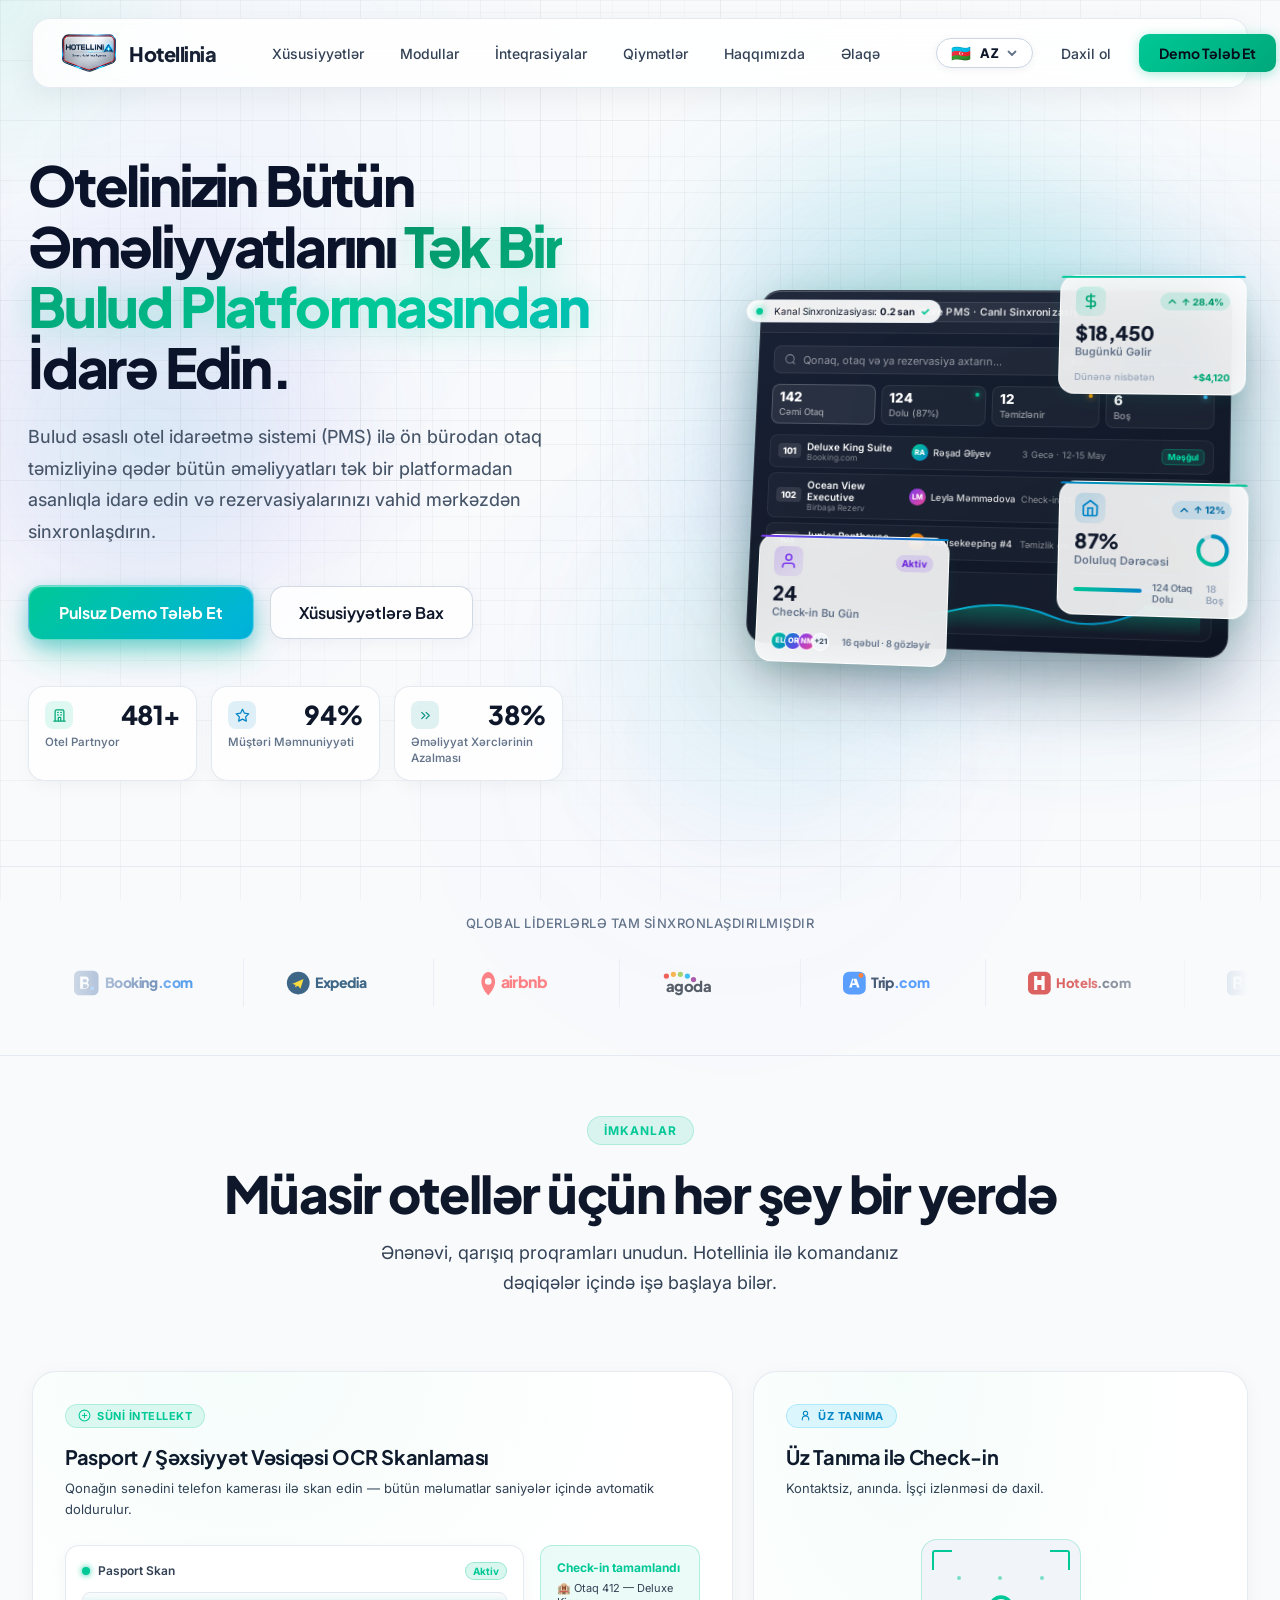
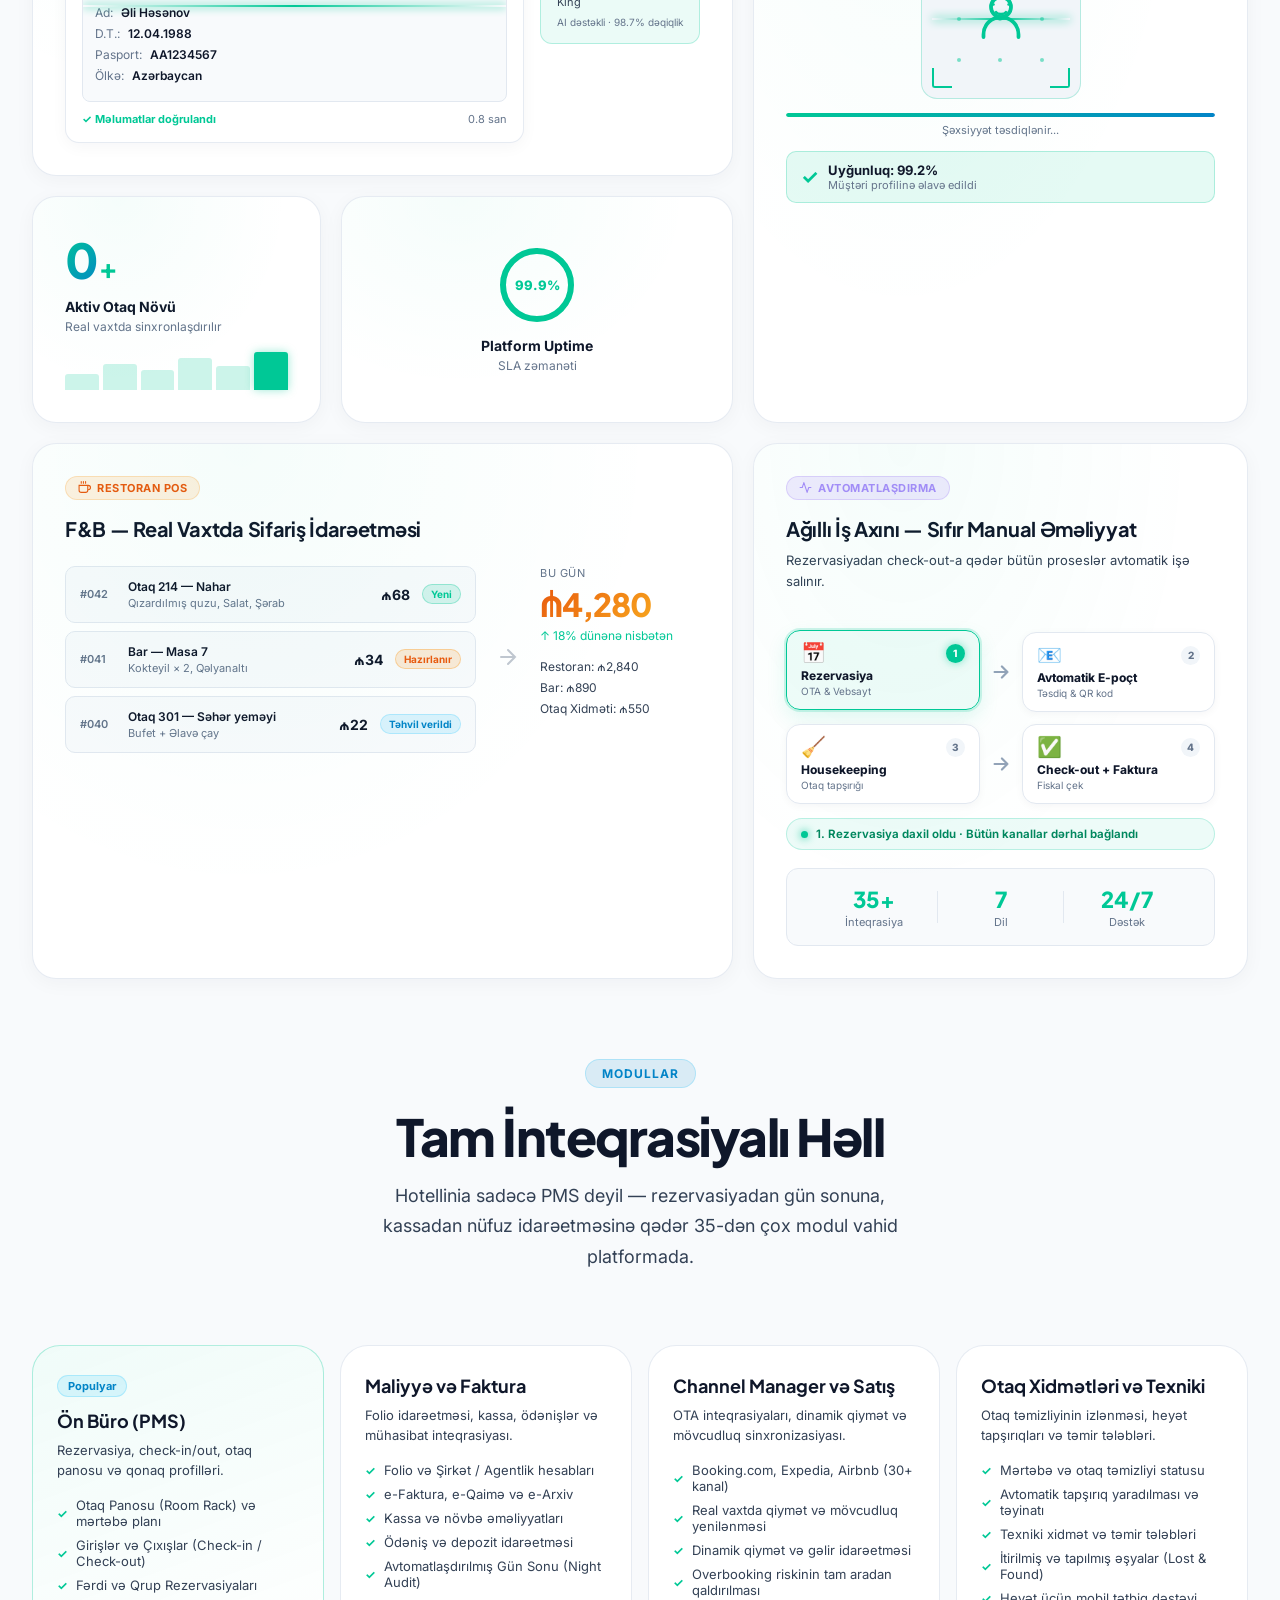
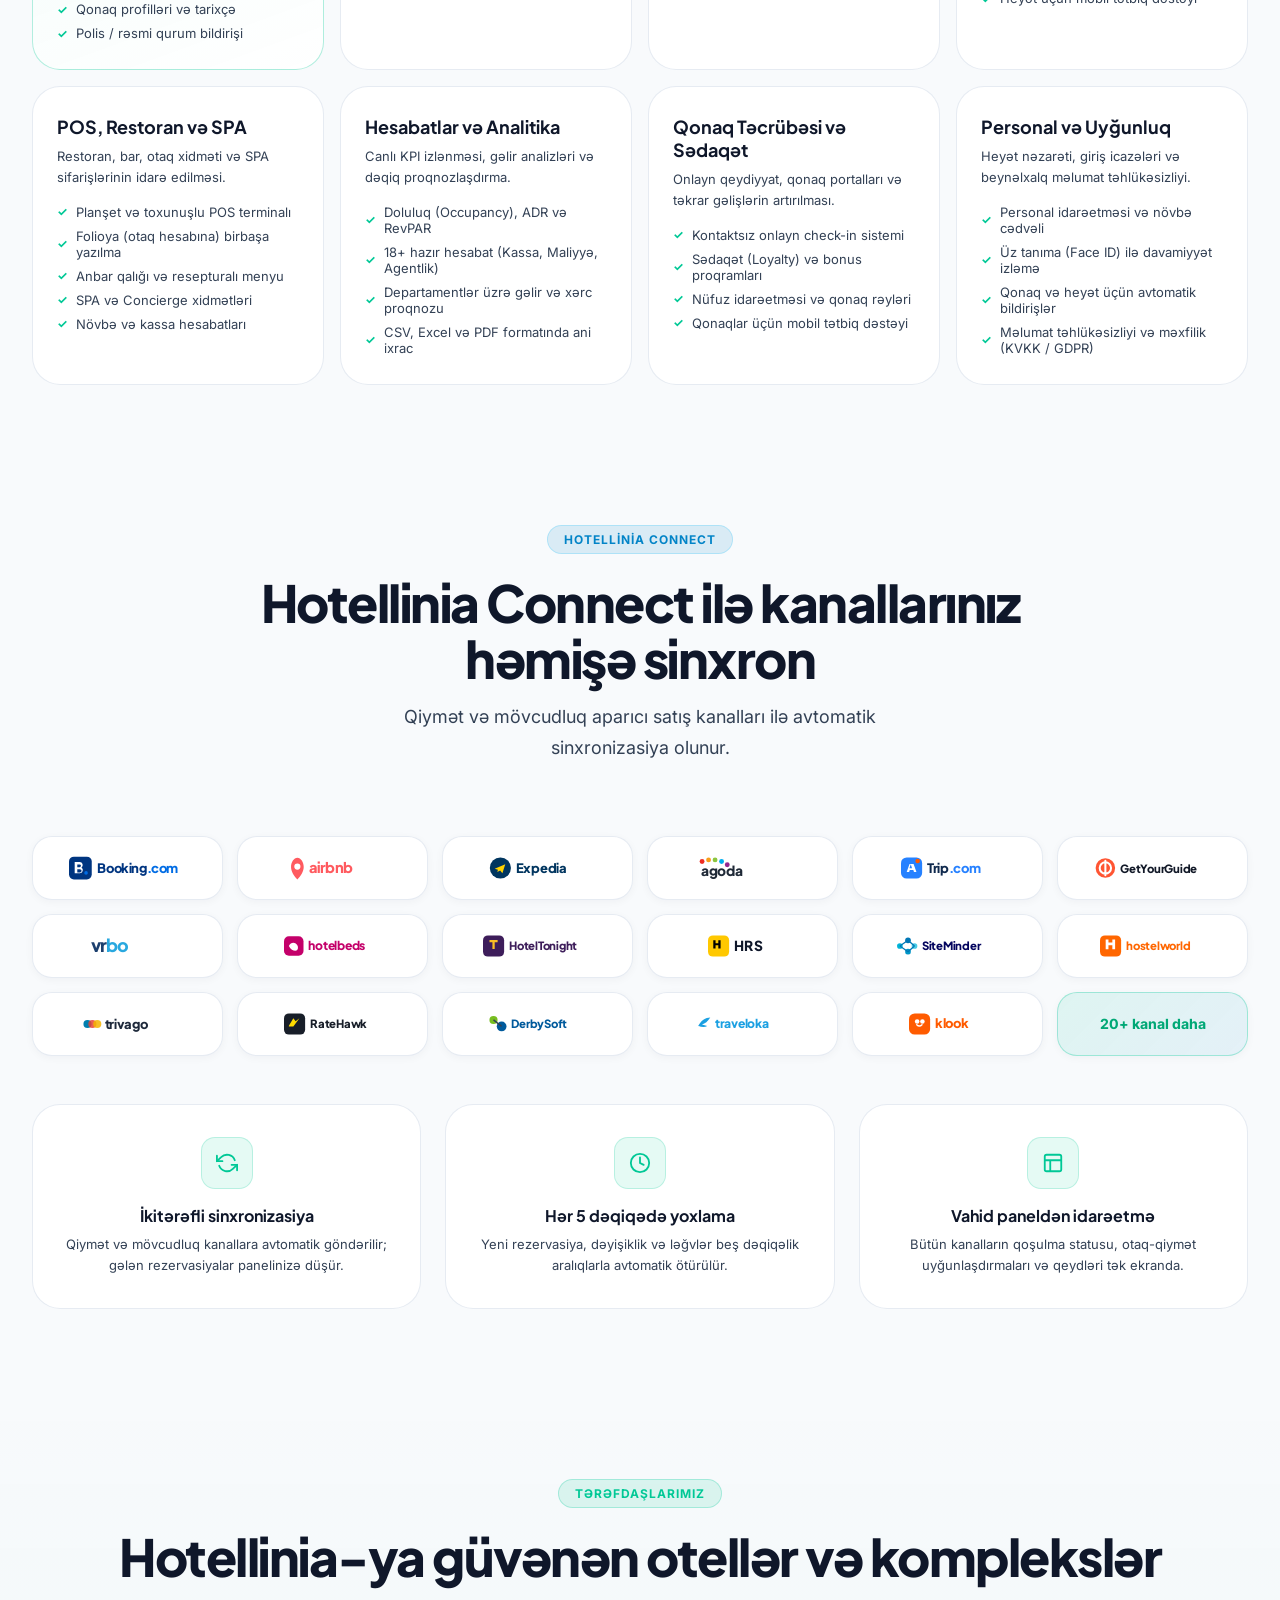
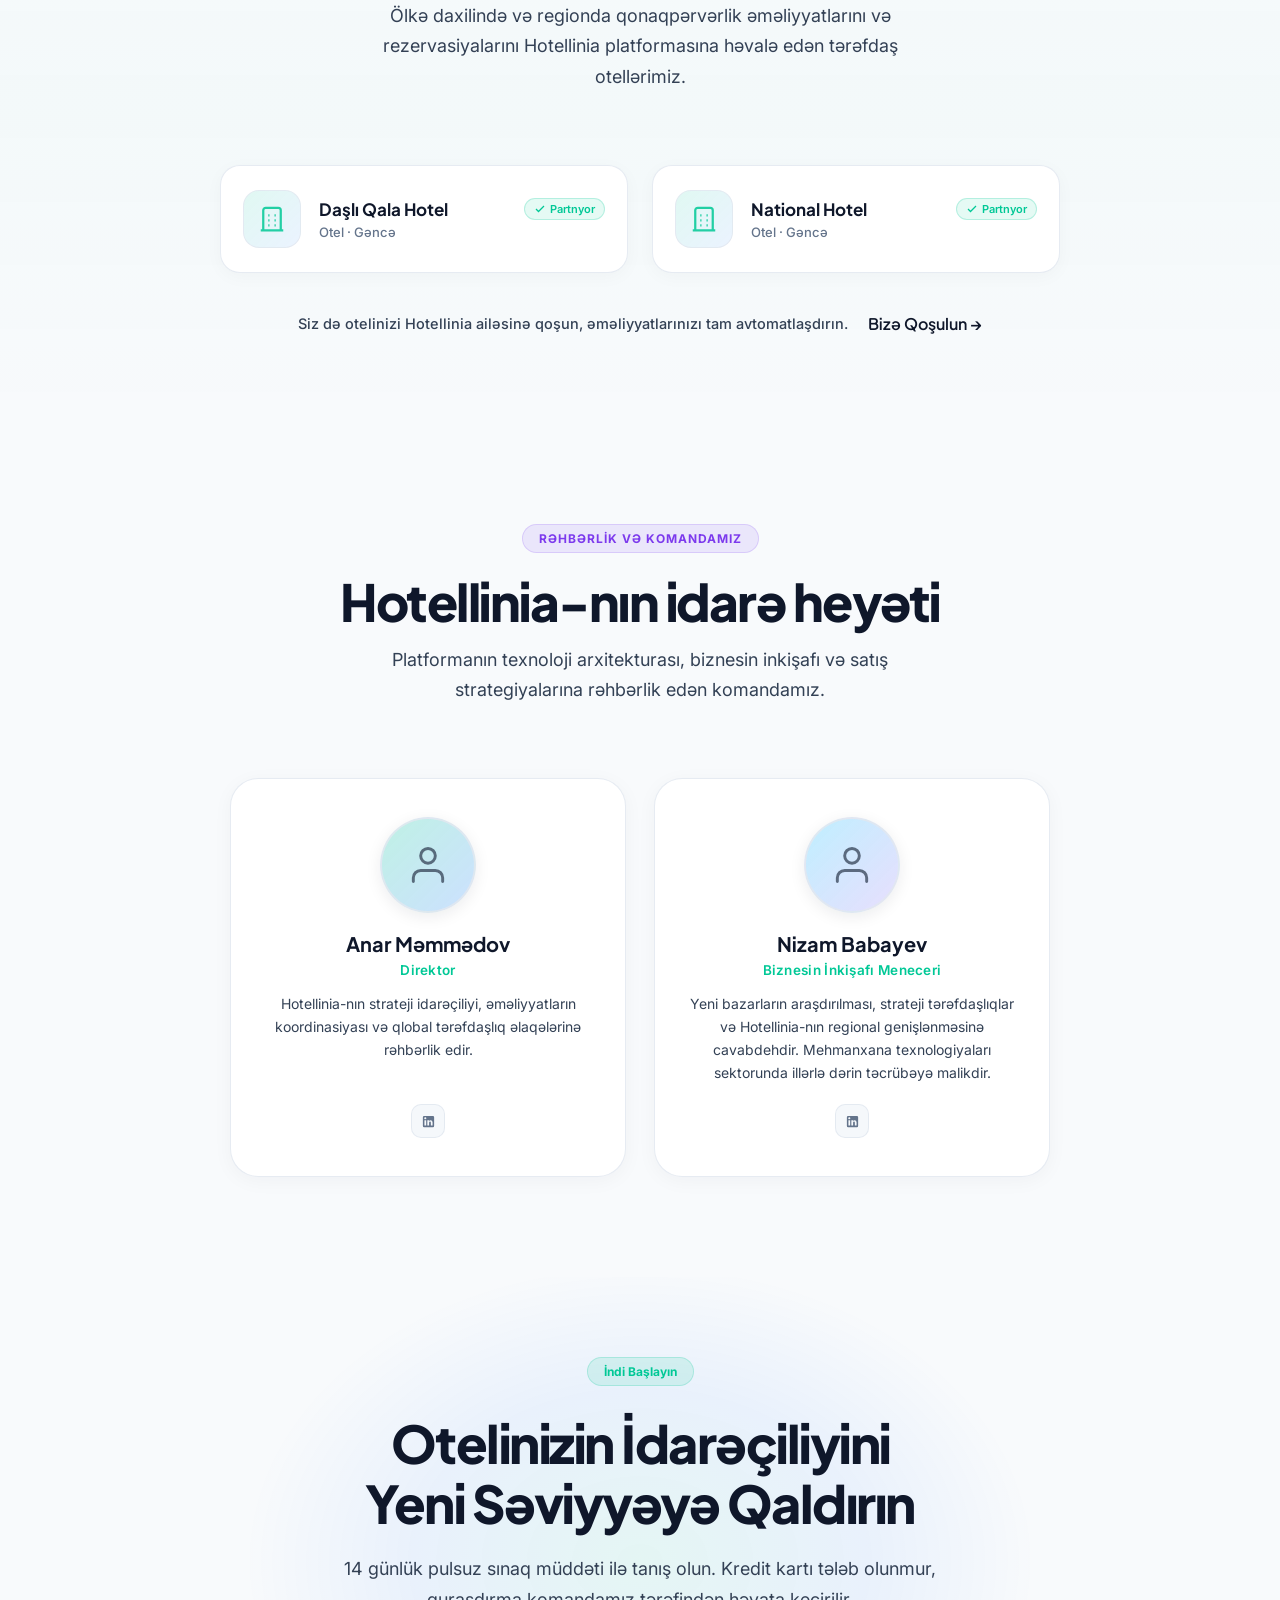
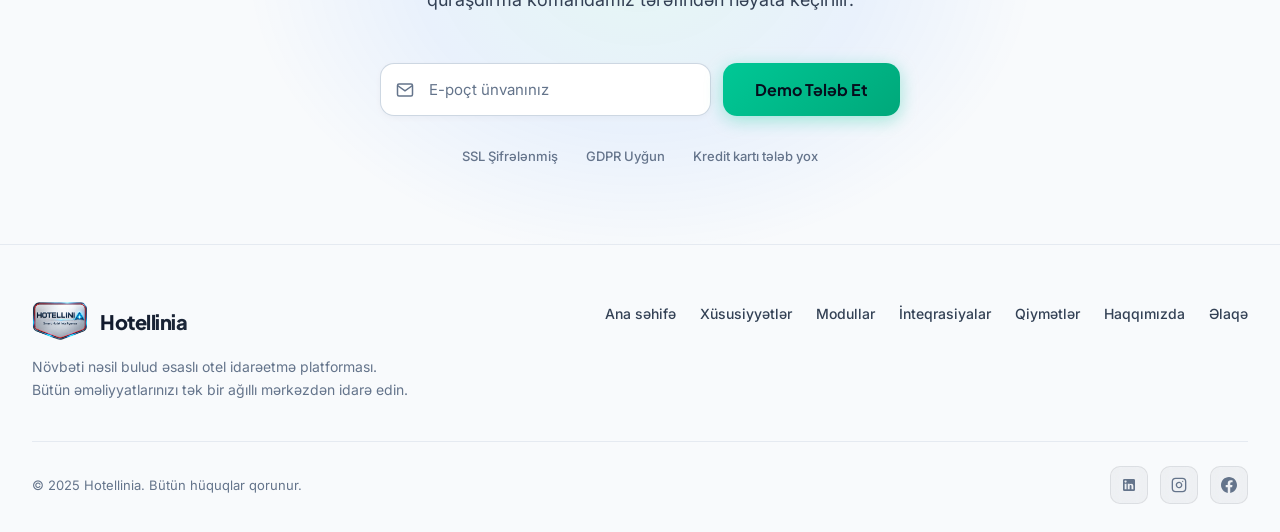
==== index.html @ a5cb8a1f "refactor(modules): consolidate modules and all-operations grids into single authoritative section" ====
<!DOCTYPE html>
<html lang="az">
<head>
  <meta charset="UTF-8" />
  <meta name="viewport" content="width=device-width, initial-scale=1.0" />
  
  <!-- Technical SEO: Canonical & Multi-language Alternate Hreflang Tags -->
  <link rel="canonical" href="https://hotellinia.com/" />
  <link rel="alternate" hreflang="az" href="https://hotellinia.com/" />
  <link rel="alternate" hreflang="ru" href="https://hotellinia.com/?lang=ru" />
  <link rel="alternate" hreflang="x-default" href="https://hotellinia.com/" />

  <!-- Primary Meta Tags -->
  <title>Hotellinia — Bulud Əsaslı Otel İdarəetmə Sistemi (PMS)</title>
  <meta name="title" content="Hotellinia — Bulud Əsaslı Otel İdarəetmə Sistemi (PMS)" />
  <meta name="description" content="Hotellinia — Azərbaycan otelləri üçün müasir bulud PMS, Kanal Meneceri və qeydiyyat sistemi. Rezervasiyaları vahid mərkəzdən asanlıqla idarə edin." />
  <meta name="keywords" content="otel idarəetmə sistemi, PMS Azərbaycan, hotel software Baku, bulud PMS, channel manager, otel proqramı, Hotellinia, система управления отелем, гостиничный софт Баку" />
  <meta name="robots" content="index, follow, max-image-preview:large, max-snippet:-1, max-video-preview:-1" />

  <!-- Local GEO Targeting (Azerbaijan / Baku) -->
  <meta name="geo.region" content="AZ-BA" />
  <meta name="geo.placename" content="Baku, Azerbaijan" />
  <meta name="geo.position" content="40.4093;49.8671" />
  <meta name="ICBM" content="40.4093, 49.8671" />

  <!-- Open Graph / Facebook -->
  <meta property="og:type" content="website" />
  <meta property="og:site_name" content="Hotellinia" />
  <meta property="og:url" content="https://hotellinia.com/" />
  <meta property="og:title" content="Hotellinia — Bulud Əsaslı Otel İdarəetmə Sistemi (PMS)" />
  <meta property="og:description" content="Ön bürodan otaq təmizliyinə qədər bütün əməliyyatları tək mərkəzdən idarə edin və rezervasiyaları avtomatlaşdırın." />
  <meta property="og:image" content="https://hotellinia.com/hotellinia-logo.png" />
  <meta property="og:image:width" content="1200" />
  <meta property="og:image:height" content="630" />
  <meta property="og:locale" content="az_AZ" />
  <meta property="og:locale:alternate" content="ru_RU" />

  <!-- Twitter Meta Tags -->
  <meta name="twitter:card" content="summary_large_image" />
  <meta name="twitter:url" content="https://hotellinia.com/" />
  <meta name="twitter:title" content="Hotellinia — Bulud Əsaslı Otel İdarəetmə Sistemi (PMS)" />
  <meta name="twitter:description" content="Ön bürodan otaq təmizliyinə qədər bütün əməliyyatları tək bir bulud platformasından idarə edin." />
  <meta name="twitter:image" content="https://hotellinia.com/hotellinia-logo.png" />

  <!-- Fonts & Core Stylesheet -->
  <link rel="preconnect" href="https://fonts.googleapis.com" />
  <link rel="preconnect" href="https://fonts.gstatic.com" crossorigin />
  <link href="https://fonts.googleapis.com/css2?family=Plus+Jakarta+Sans:wght@300;400;500;600;700;800&family=Inter:wght@300;400;500;600;700&display=swap" rel="stylesheet" />
  <link rel="stylesheet" href="style.css?v=6" />
  <link rel="icon" type="image/png" href="hotellinia-logo.png" />
  <link rel="apple-touch-icon" sizes="180x180" href="hotellinia-logo.png" />

  <!-- JSON-LD Structured Data Schema (SoftwareApplication & LocalBusiness for GEO visibility) -->
  <script type="application/ld+json">
  {
    "@context": "https://schema.org",
    "@graph": [
      {
        "@type": "SoftwareApplication",
        "@id": "https://hotellinia.com/#software",
        "name": "Hotellinia",
        "url": "https://hotellinia.com",
        "applicationCategory": "BusinessApplication",
        "operatingSystem": "Cloud, Web Browser, iOS, Android",
        "description": "Növbəti nəsil bulud əsaslı otel idarəetmə sistemi (PMS), Kanal Meneceri (Channel Manager), AI sənəd skaneri və vahid rezervasiya mərkəzi.",
        "inLanguage": ["az", "ru", "en"],
        "offers": {
          "@type": "Offer",
          "price": "0",
          "priceCurrency": "AZN",
          "availability": "https://schema.org/InStock"
        },
        "aggregateRating": {
          "@type": "AggregateRating",
          "ratingValue": "4.9",
          "reviewCount": "128",
          "bestRating": "5",
          "worstRating": "1"
        },
        "featureList": [
          "Bulud Əsaslı PMS (Property Management System)",
          "2-Tərəfli Real-vaxt Kanal Meneceri (Booking.com, Airbnb, Expedia)",
          "AI Pasport və Şəxsiyyət Vəsiqəsi OCR Skaneri",
          "Avtomatlaşdırılmış Housekeeping və Otaq Xidmətləri",
          "F&B və Restoran POS İnteqrasiyası",
          "Avtomatlaşdırılmış Faktura və Maliyyə Hesabatları"
        ]
      },
      {
        "@type": "LocalBusiness",
        "@id": "https://hotellinia.com/#organization",
        "name": "Hotellinia",
        "legalName": "Hotellinia Hospitality Technologies LLC",
        "url": "https://hotellinia.com",
        "logo": "https://hotellinia.com/hotellinia-logo.png",
        "image": "https://hotellinia.com/hotellinia-logo.png",
        "description": "Azərbaycan və region üzrə otellər üçün innovativ bulud texnologiyaları və idarəetmə sistemləri.",
        "telephone": "+994 50 000 00 00",
        "priceRange": "$$",
        "address": {
          "@type": "PostalAddress",
          "streetAddress": "Nizami küçəsi",
          "addressLocality": "Bakı",
          "addressRegion": "Bakı",
          "postalCode": "AZ1000",
          "addressCountry": "AZ"
        },
        "geo": {
          "@type": "GeoCoordinates",
          "latitude": 40.409264,
          "longitude": 49.867092
        },
        "areaServed": [
          { "@type": "Country", "name": "Azerbaijan" },
          { "@type": "City", "name": "Baku" },
          { "@type": "Country", "name": "Kazakhstan" },
          { "@type": "Country", "name": "Uzbekistan" },
          { "@type": "Country", "name": "Georgia" }
        ],
        "knowsLanguage": ["az", "ru", "en"]
      }
    ]
  }
  </script>
</head>
<body>

  <!-- ═══════════════════════════════════════════
       PREMIUM FULL-SCREEN ONBOARDING PRE-LOADER
  ═══════════════════════════════════════════ -->
  <div class="preloader-screen" id="hotelliniaPreloader" aria-hidden="true">
    <div class="preloader-ambient-glow"></div>
    <div class="preloader-mesh-grid"></div>
    <div class="preloader-content">
      <div class="preloader-logo-wrap">
        <div class="preloader-logo-aura"></div>
        <img src="hotellinia-logo.png" alt="Hotellinia — Bulud Əsaslı Ağıllı Otel İdarəetmə Sistemi Logosu" data-i18n-alt="alt.logo" class="preloader-logo-img" />
      </div>
      <div class="preloader-slogan-wrap">
        <p class="preloader-slogan" data-i18n="preloader.slogan">
          Mükəmməl qonaqpərvərlik sizdən, <br class="preloader-br" /><span class="preloader-slogan-accent">gələcəyin texnologiyası bizdən!</span>
        </p>
        <div class="preloader-glow-bar"></div>
      </div>
    </div>
    <button type="button" class="preloader-skip" id="preloaderSkip" aria-label="Keç" data-i18n="preloader.skip">Keçid ✕</button>
  </div>

  <!-- ─── CURSOR GLOW ─── -->
  <div class="cursor-glow" id="cursorGlow"></div>

  <!-- ─── BACKGROUND NOISE & GRID ─── -->
  <div class="bg-grid"></div>
  <div class="bg-radials">
    <div class="radial radial-1"></div>
    <div class="radial radial-2"></div>
    <div class="radial radial-3"></div>
  </div>

  <!-- ═══════════════════════════════════════════
       NAVBAR
  ═══════════════════════════════════════════ -->
  <header class="navbar" id="navbar">
    <div class="nav-inner">
      <a href="index.html" class="logo" id="logo-link" aria-label="Hotellinia Ana Səhifə">
        <img src="hotellinia-logo.png" alt="Hotellinia — Bulud Əsaslı Ağıllı Otel İdarəetmə Sistemi Logosu" data-i18n-alt="alt.logo" class="logo-img" />
        <span class="logo-text">Hotellinia</span>
      </a>

      
      


      <nav class="nav-links" id="navLinksDesktop">
        <a href="#features" class="nav-link" data-i18n="nav.features">Xüsusiyyətlər</a>
        <a href="#modules" class="nav-link" data-i18n="nav.modules">Modullar</a>
        <a href="#integrations" class="nav-link" data-i18n="nav.integrations">İnteqrasiyalar</a>
        <a href="pricing.html" class="nav-link" data-i18n="nav.pricing">Qiymətlər</a>
        <a href="about.html" class="nav-link" data-i18n="nav.about">Haqqımızda</a>
        <a href="contact.html" class="nav-link" data-i18n="nav.contact">Əlaqə</a>
      </nav>

      <div class="nav-actions">
        <!-- Cool Language Dropdown -->
        <div class="lang-dropdown" id="langDropdown">
          <button type="button" class="lang-dropdown-btn" id="langDropdownBtn" aria-expanded="false" aria-haspopup="true" aria-label="Dil seçimi">
            <span class="lang-flag" id="langActiveFlag">🇦🇿</span>
            <span class="lang-code" id="langActiveCode">AZ</span>
            <svg class="lang-arrow" width="12" height="12" viewBox="0 0 12 12" fill="none">
              <path d="M2.5 4.5L6 8L9.5 4.5" stroke="currentColor" stroke-width="1.8" stroke-linecap="round" stroke-linejoin="round"/>
            </svg>
          </button>
          <div class="lang-dropdown-menu" id="langDropdownMenu" role="menu">
            <button type="button" class="lang-dropdown-item active" data-lang="az" role="menuitem">
              <span class="item-flag">🇦🇿</span>
              <div class="item-text">
                <span class="item-name">Azərbaycan</span>
                <span class="item-sub">AZ · Əsas dil</span>
              </div>
              <span class="item-check">✓</span>
            </button>
            <button type="button" class="lang-dropdown-item" data-lang="ru" role="menuitem">
              <span class="item-flag">🇷🇺</span>
              <div class="item-text">
                <span class="item-name">Русский</span>
                <span class="item-sub">RU · Язык интерфейса</span>
              </div>
              <span class="item-check">✓</span>
            </button>
          </div>
        </div>
        <a href="#" onclick="return false" class="nav-login" data-i18n="nav.login" aria-label="Müştəri kabinetinə daxil ol">Daxil ol</a>
        <a href="contact.html#contactForm" class="btn btn-glow" id="nav-demo-btn" data-i18n="nav.demo" aria-label="Hotellinia üçün demo tələb edin">Demo Tələb Et</a>
        <button class="hamburger" id="hamburgerBtn" aria-label="Menyu" aria-expanded="false">
          <span></span><span></span><span></span>
        </button>
      </div>
    </div>
  </header>

  <!-- Mobile fullscreen menu — direct body child, no stacking context issues -->
  <div class="mobile-menu" id="mobileMenu" role="dialog" aria-modal="true" aria-label="Naviqasiya menyusu">
    <button class="mob-close" id="mobCloseBtn" aria-label="Menyunu bağla">
      <svg width="20" height="20" viewBox="0 0 20 20" fill="none"><path d="M2 2L18 18M18 2L2 18" stroke="currentColor" stroke-width="2" stroke-linecap="round"/></svg>
    </button>
    <div class="mob-logo">
      <img src="hotellinia-logo.png" alt="Hotellinia — Bulud Əsaslı Ağıllı Otel İdarəetmə Sistemi Logosu" data-i18n-alt="alt.logo" class="mob-logo-img" />
      <span>Hotellinia</span>
    </div>
    <div class="mob-lang-wrapper">
      <div class="mob-lang-label" data-i18n="nav.lang_label">Dil seçimi</div>
      <div class="mob-lang-bar">
        <button type="button" class="mob-lang-btn active" data-lang="az">
          <span class="mob-lang-flag">🇦🇿</span>
          <span>AZ</span>
          <span class="mob-lang-check">✓</span>
        </button>
        <button type="button" class="mob-lang-btn" data-lang="ru">
          <span class="mob-lang-flag">🇷🇺</span>
          <span>RU</span>
          <span class="mob-lang-check">✓</span>
        </button>
      </div>
    </div>
    <nav class="mob-links">
        <a href="#features" class="mob-link" id="mob-link-0" data-i18n="nav.features">Xüsusiyyətlər</a>
        <a href="#modules" class="mob-link" id="mob-link-1" data-i18n="nav.modules">Modullar</a>
        <a href="#integrations" class="mob-link" id="mob-link-2" data-i18n="nav.integrations">İnteqrasiyalar</a>
        <a href="pricing.html" class="mob-link" id="mob-link-3" data-i18n="nav.pricing">Qiymətlər</a>
        <a href="about.html" class="mob-link" id="mob-link-4" data-i18n="nav.about">Haqqımızda</a>
        <a href="contact.html" class="mob-link" id="mob-link-5" data-i18n="nav.contact">Əlaqə</a>
    </nav>
    <div class="mob-actions">
      <a href="contact.html#contactForm" class="btn btn-glow btn-block" data-i18n="nav.free_demo" aria-label="Mobil menyudan pulsuz demo sifariş edin">⚡ Pulsuz Demo Tələb Et</a>
    </div>
    <div class="mob-footer-note" data-i18n="nav.partner_badge">Azərbaycan · 500+ Otel Partnyor</div>
  </div>

  <main>

    <!-- ═══════════════════════════════════════════
         HERO SECTION
    ═══════════════════════════════════════════ -->
    <!-- ═══════════════════════════════════════════
         HERO SECTION — ULTRA-PREMIUM B2B SAAS
    ═══════════════════════════════════════════ -->
    <section class="hero" id="hero">
      <!-- Ambient light mode geometric grid & luminous glowing light orbs -->
      <div class="hero-grid-bg" aria-hidden="true"></div>
      <div class="hero-orb hero-orb-1" aria-hidden="true"></div>
      <div class="hero-orb hero-orb-2" aria-hidden="true"></div>
      <div class="hero-orb hero-orb-3" aria-hidden="true"></div>

      <!-- LEFT COLUMN: Content & CTAs -->
      <div class="hero-content">
        <!-- Massive Tightly Tracked Headline with Emerald-to-Cyan Gradient -->
        <h1 class="hero-headline" data-i18n="hero.headline">
          Otelinizin Bütün Əməliyyatlarını
          <span class="gradient-text">Tək Bir Bulud Platformasından</span> İdarə Edin.
        </h1>

        <!-- Sleek Slate Gray Sub-headline -->
        <p class="hero-sub" data-i18n="hero.sub">
          Bulud əsaslı otel idarəetmə sistemi (PMS) ilə ön bürodan otaq təmizliyinə qədər bütün əməliyyatları tək bir platformadan asanlıqla idarə edin və rezervasiyalarınızı vahid mərkəzdən sinxronlaşdırın.
        </p>

        <!-- Elevated CTAs -->
        <div class="hero-ctas">
          <a href="contact.html#contactForm" class="btn btn-primary btn-xl" id="hero-cta-btn" data-i18n="hero.cta_demo" aria-label="14 günlük pulsuz Hotellinia demo versiyasını başladın">
            <svg width="18" height="18" viewBox="0 0 24 24" fill="none"><path d="M13 2L3 14h9l-1 8 10-12h-9l1-8z" stroke="currentColor" stroke-width="2.2" stroke-linecap="round" stroke-linejoin="round"/></svg>
            Pulsuz Demo Tələb Et
          </a>
          <a href="#features" class="btn btn-ghost btn-xl" id="hero-features-link" data-i18n="hero.cta_features" aria-label="Hotellinia platformasının əsas funksiyalarına və imkanlarına baxın">
            <svg width="18" height="18" viewBox="0 0 24 24" fill="none"><circle cx="12" cy="12" r="10" stroke="currentColor" stroke-width="2"/><polygon points="10 8 16 12 10 16 10 8" fill="currentColor"/></svg>
            Xüsusiyyətlərə Bax
          </a>
        </div>

        <!-- Minimalist Glassmorphic Micro-Stat Cards -->
        <div class="hero-stats">
          <div class="stat-card">
            <div class="stat-card-glow"></div>
            <div class="stat-top">
              <span class="stat-icon green">
                <svg width="15" height="15" viewBox="0 0 24 24" fill="none"><path d="M19 21V5a2 2 0 00-2-2H7a2 2 0 00-2 2v16m14 0h2m-2 0h-5m-9 0H3m2 0h5M9 7h1m-1 4h1m4-4h1m-1 4h1m-5 10v-5a1 1 0 011-1h2a1 1 0 011 1v5m-4 0h4" stroke="currentColor" stroke-width="2" stroke-linecap="round"/></svg>
              </span>
              <span class="stat-num">500<span class="stat-plus">+</span></span>
            </div>
            <span class="stat-label" data-i18n="hero.stat1_label">Otel Partnyor</span>
          </div>

          <div class="stat-card">
            <div class="stat-card-glow"></div>
            <div class="stat-top">
              <span class="stat-icon cyan">
                <svg width="15" height="15" viewBox="0 0 24 24" fill="none"><path d="M12 2l3.09 6.26L22 9.27l-5 4.87 1.18 6.88L12 17.77l-6.18 3.25L7 14.14 2 9.27l6.91-1.01L12 2z" stroke="currentColor" stroke-width="2" stroke-linecap="round" stroke-linejoin="round"/></svg>
              </span>
              <span class="stat-num">98<span class="stat-plus">%</span></span>
            </div>
            <span class="stat-label" data-i18n="hero.stat2_label">Müştəri Məmnuniyyəti</span>
          </div>

          <div class="stat-card">
            <div class="stat-card-glow"></div>
            <div class="stat-top">
              <span class="stat-icon teal">
                <svg width="15" height="15" viewBox="0 0 24 24" fill="none"><path d="M13 17l5-5-5-5M6 17l5-5-5-5" stroke="currentColor" stroke-width="2" stroke-linecap="round" stroke-linejoin="round"/></svg>
              </span>
              <span class="stat-num">40<span class="stat-plus">%</span></span>
            </div>
            <span class="stat-label" data-i18n="hero.stat3_label">Əməliyyat Xərclərinin Azalması</span>
          </div>
        </div>
      </div>

      <!-- RIGHT COLUMN: Hyper-Realistic Isometric 3D Glassmorphism SaaS Stage -->
      <div class="hero-visual">
        <div class="hero-stage-aura" aria-hidden="true"></div>

        <div class="hero-isometric-scene">
          <!-- Primary Obsidian Glassmorphism Dashboard Window -->
          <div class="hero-dashboard-window">
            <!-- Mac OS Window Titlebar -->
            <div class="dash-window-header">
              <div class="dash-window-dots">
                <span class="dot dot-red"></span>
                <span class="dot dot-yellow"></span>
                <span class="dot dot-green"></span>
              </div>
              <div class="dash-window-pill">
                <span class="dash-pulse-dot"></span>
                <span class="dash-pill-text" data-i18n="hero.dash_title">Hotellinia Core PMS · Canlı Sinxronizasiya</span>
              </div>
              <div class="dash-window-meta">
                <span class="dash-time-badge">
                  <svg width="11" height="11" viewBox="0 0 24 24" fill="none"><circle cx="12" cy="12" r="10" stroke="currentColor" stroke-width="2"/><polyline points="12 6 12 12 16 14" stroke="currentColor" stroke-width="2"/></svg>
                  <span data-i18n="hero.dash_active">24/7 Aktiv</span>
                </span>
              </div>
            </div>

            <!-- Dashboard Body -->
            <div class="dash-window-body">
              <!-- Search & Realtime OTA Status Bar -->
              <div class="dash-toolbar">
                <div class="dash-search-mock">
                  <svg width="13" height="13" viewBox="0 0 24 24" fill="none"><circle cx="11" cy="11" r="8" stroke="currentColor" stroke-width="2"/><path d="M21 21l-4.35-4.35" stroke="currentColor" stroke-width="2"/></svg>
                  <span data-i18n="hero.dash_search">Qonaq, otaq və ya rezervasiya axtarın...</span>
                  <kbd class="dash-kbd">⌘K</kbd>
                </div>
                <div class="dash-sync-badge">
                  <span class="sync-dot-live"></span>
                  <span class="sync-txt" data-i18n="hero.dash_ota_status">OTA Tam Aktiv</span>
                </div>
              </div>

              <!-- Quick Room Metrics Chips -->
              <div class="dash-quick-stats">
                <div class="dash-stat-chip active">
                  <span class="chip-num">142</span>
                  <span class="chip-label" data-i18n="hero.dash_chip_total">Cəmi Otaq</span>
                </div>
                <div class="dash-stat-chip chip-occupied">
                  <span class="chip-dot"></span>
                  <span class="chip-num">124</span>
                  <span class="chip-label" data-i18n="hero.dash_chip_occ">Dolu (87%)</span>
                </div>
                <div class="dash-stat-chip chip-clean">
                  <span class="chip-dot"></span>
                  <span class="chip-num">12</span>
                  <span class="chip-label" data-i18n="hero.dash_chip_clean">Təmizlənir</span>
                </div>
                <div class="dash-stat-chip chip-free">
                  <span class="chip-dot"></span>
                  <span class="chip-num">6</span>
                  <span class="chip-label" data-i18n="hero.dash_chip_free">Boş</span>
                </div>
              </div>

              <!-- Live Room Matrix List -->
              <div class="dash-rooms-table">
                <div class="dash-row">
                  <div class="room-col-badge">
                    <span class="room-pill">101</span>
                    <div class="room-meta">
                      <span class="room-name">Deluxe King Suite</span>
                      <span class="room-channel">Booking.com</span>
                    </div>
                  </div>
                  <div class="room-guest">
                    <span class="guest-avatar av-1">RA</span>
                    <span class="guest-name" data-i18n="hero.dash_guest1">Rəşad Əliyev</span>
                  </div>
                  <div class="room-stay" data-i18n="hero.dash_stay1">3 Gecə · 12-15 May</div>
                  <div class="room-status status-occupied" data-i18n="hero.dash_status_occ">Məşğul</div>
                </div>

                <div class="dash-row">
                  <div class="room-col-badge">
                    <span class="room-pill">102</span>
                    <div class="room-meta">
                      <span class="room-name">Ocean View Executive</span>
                      <span class="room-channel" data-i18n="hero.dash_channel_direct">Birbaşa Rezerv</span>
                    </div>
                  </div>
                  <div class="room-guest">
                    <span class="guest-avatar av-2">LM</span>
                    <span class="guest-name" data-i18n="hero.dash_guest2">Leyla Məmmədova</span>
                  </div>
                  <div class="room-stay" data-i18n="hero.dash_stay2">Check-in 14:00</div>
                  <div class="room-status status-checkin" data-i18n="hero.dash_status_wait">Gözləmədə</div>
                </div>

                <div class="dash-row">
                  <div class="room-col-badge">
                    <span class="room-pill">103</span>
                    <div class="room-meta">
                      <span class="room-name">Junior Penthouse</span>
                      <span class="room-channel">Airbnb</span>
                    </div>
                  </div>
                  <div class="room-guest">
                    <span class="guest-avatar av-3">HK</span>
                    <span class="guest-name" data-i18n="hero.dash_guest3">Housekeeping #4</span>
                  </div>
                  <div class="room-stay" data-i18n="hero.dash_stay3">Təmizlik gedir</div>
                  <div class="room-status status-clean" data-i18n="hero.dash_status_clean">Təmizlənir</div>
                </div>
              </div>

              <!-- Live Revenue Sparkline Chart Area -->
              <div class="dash-chart-footer">
                <div class="chart-footer-label">
                  <span class="chart-spark-title" data-i18n="hero.dash_chart_title">Real Vaxtda Rezervasiya Axını</span>
                  <span class="chart-spark-badge" data-i18n="hero.dash_chart_badge">Canlı Rejim</span>
                </div>
                <div class="dash-sparkline-svg">
                  <svg viewBox="0 0 340 46" fill="none" class="chart-svg" preserveAspectRatio="none">
                    <defs>
                      <linearGradient id="chartGrad" x1="0" y1="0" x2="0" y2="1">
                        <stop offset="0%" stop-color="#00C896" stop-opacity="0.38"/>
                        <stop offset="100%" stop-color="#00C896" stop-opacity="0"/>
                      </linearGradient>
                      <linearGradient id="chartLineGrad" x1="0" y1="0" x2="1" y2="0">
                        <stop offset="0%" stop-color="#00C896"/>
                        <stop offset="45%" stop-color="#06B6D4"/>
                        <stop offset="100%" stop-color="#0284C7"/>
                      </linearGradient>
                    </defs>
                    <path d="M0,38 Q40,28 75,32 T150,18 T225,24 T300,8 L340,12 L340,46 L0,46 Z" fill="url(#chartGrad)"/>
                    <path d="M0,38 Q40,28 75,32 T150,18 T225,24 T300,8 L340,12" stroke="url(#chartLineGrad)" stroke-width="2.5" stroke-linecap="round"/>
                    <circle cx="300" cy="8" r="4" fill="#00C896" filter="drop-shadow(0 0 6px #00C896)"/>
                  </svg>
                </div>
              </div>
            </div>
          </div>

          <!-- ════ FLOATING DATA CARDS IN 3D SPACE ════ -->

          <!-- CARD 1: $18,450 Bugünkü Gəlir (with a green upward trend) -->
          <div class="float-card float-card-1 float-card-revenue" id="float-card-revenue">
            <div class="float-card-glow"></div>
            <div class="float-card-header">
              <div class="float-icon-box green">
                <svg width="18" height="18" viewBox="0 0 24 24" fill="none"><path d="M12 2v20M17 5H9.5a3.5 3.5 0 100 7h5a3.5 3.5 0 110 7H6" stroke="currentColor" stroke-width="2.2" stroke-linecap="round"/></svg>
              </div>
              <div class="float-trend-pill green">
                <svg width="12" height="12" viewBox="0 0 24 24" fill="none"><polyline points="18 15 12 9 6 15" stroke="currentColor" stroke-width="2.5" stroke-linecap="round" stroke-linejoin="round"/></svg>
                <span>↑ 28.4%</span>
              </div>
            </div>
            <div class="float-card-main">
              <div class="float-card-val">$18,450</div>
              <div class="float-card-label" data-i18n="hero.float_rev">Bugünkü Gəlir</div>
            </div>
            <div class="float-card-foot">
              <span class="float-foot-muted" data-i18n="hero.float_rev_sub">Dünənə nisbətən</span>
              <span class="float-foot-tag green">+$4,120</span>
            </div>
          </div>

          <!-- CARD 2: 87% Doluluq Dərəcəsi -->
          <div class="float-card float-card-2 float-card-occupancy" id="float-card-occupancy">
            <div class="float-card-glow"></div>
            <div class="float-card-header">
              <div class="float-icon-box cyan">
                <svg width="18" height="18" viewBox="0 0 24 24" fill="none"><path d="M3 9l9-7 9 7v11a2 2 0 01-2 2H5a2 2 0 01-2-2V9z" stroke="currentColor" stroke-width="2.2"/><path d="M9 22V12h6v10" stroke="currentColor" stroke-width="2.2"/></svg>
              </div>
              <div class="float-trend-pill cyan">
                <svg width="12" height="12" viewBox="0 0 24 24" fill="none"><polyline points="18 15 12 9 6 15" stroke="currentColor" stroke-width="2.5" stroke-linecap="round" stroke-linejoin="round"/></svg>
                <span>↑ 12%</span>
              </div>
            </div>
            <div class="float-card-main occ-main">
              <div>
                <div class="float-card-val">87%</div>
                <div class="float-card-label" data-i18n="hero.float_occ">Doluluq Dərəcəsi</div>
              </div>
              <div class="occ-ring-wrap">
                <svg width="42" height="42" viewBox="0 0 42 42">
                  <circle cx="21" cy="21" r="16" fill="none" stroke="rgba(2, 132, 199, 0.12)" stroke-width="4.5"/>
                  <circle cx="21" cy="21" r="16" fill="none" stroke="url(#occGrad)" stroke-width="4.5" stroke-dasharray="100.5" stroke-dashoffset="13" stroke-linecap="round" transform="rotate(-90 21 21)"/>
                  <defs>
                    <linearGradient id="occGrad" x1="0" y1="0" x2="1" y2="1">
                      <stop offset="0%" stop-color="#00C896"/>
                      <stop offset="100%" stop-color="#0284C7"/>
                    </linearGradient>
                  </defs>
                </svg>
              </div>
            </div>
            <div class="float-card-foot">
              <div class="occ-progress-track">
                <div class="occ-progress-fill" style="width: 87%;"></div>
              </div>
              <div class="occ-legend">
                <span data-i18n="hero.float_occ_filled">124 Otaq Dolu</span>
                <span class="occ-legend-sub" data-i18n="hero.float_occ_empty">18 Boş</span>
              </div>
            </div>
          </div>

          <!-- CARD 3: 24 Check-in Bu Gün -->
          <div class="float-card float-card-3 float-card-checkin" id="float-card-checkin">
            <div class="float-card-glow"></div>
            <div class="float-card-header">
              <div class="float-icon-box purple">
                <svg width="18" height="18" viewBox="0 0 24 24" fill="none"><path d="M20 21v-2a4 4 0 00-4-4H8a4 4 0 00-4 4v2" stroke="currentColor" stroke-width="2.2"/><circle cx="12" cy="7" r="4" stroke="currentColor" stroke-width="2.2"/></svg>
              </div>
              <div class="float-trend-pill purple" data-i18n="hero.float_active">
                <span class="pulse-live-dot"></span>
                Aktiv
              </div>
            </div>
            <div class="float-card-main">
              <div class="float-card-val">24</div>
              <div class="float-card-label" data-i18n="hero.float_checkin">Check-in Bu Gün</div>
            </div>
            <div class="float-card-foot checkin-foot">
              <div class="avatar-stack">
                <span class="av-mini av-a">EL</span>
                <span class="av-mini av-b">OR</span>
                <span class="av-mini av-c">NM</span>
                <span class="av-mini-plus">+21</span>
              </div>
              <span class="checkin-note" data-i18n="hero.float_checkin_note">16 qəbul · 8 gözləyir</span>
            </div>
          </div>

          <!-- FLOATING DIRECT SYNC ACCENT PILL -->
          <div class="float-sync-pill">
            <span class="sync-ping-ring"></span>
            <span class="sync-ping-dot"></span>
            <span class="sync-pill-text" data-i18n="hero.float_sync">Kanal Sinxronizasiyası: <b>0.2 san</b></span>
            <span class="sync-check-badge">✓</span>
          </div>

        </div>
      </div>
    </section>

    <!-- ═══════════════════════════════════════════
         SOCIAL PROOF / INTEGRATIONS BAR
    ═══════════════════════════════════════════ -->
    <section class="integrations-bar" id="integrations">
      <div class="container">
        <p class="integrations-label" data-i18n="integ.label">Qlobal liderlərlə tam sinxronlaşdırılmışdır</p>
        <div class="marquee-wrap">
          <div class="marquee-track" id="marqueeTrack">
            <!-- 1. Booking.com -->
            <div class="marquee-item" title="Booking.com">
              <svg class="ota-logo" viewBox="0 0 145 32" fill="none">
                <rect width="28" height="28" y="2" rx="6" fill="#003580"/>
                <path d="M7 8.5h6.2a3.8 3.8 0 0 1 2.2 6.8 4 4 0 0 1-2.2 7.2H7V8.5zm3.2 3.1v3.4h2.8a1.7 1.7 0 0 0 0-3.4h-2.8zm0 5.8v4.2h3.2a2.1 2.1 0 0 0 0-4.2h-3.2z" fill="#FFFFFF"/>
                <circle cx="21" cy="22" r="2.2" fill="#006CE4"/>
                <text x="35" y="22" font-family="'Plus Jakarta Sans',Inter,sans-serif" font-weight="800" font-size="16" fill="#003580" letter-spacing="-0.5">Booking<tspan fill="#006CE4">.com</tspan></text>
              </svg>
            </div>
            <!-- 2. Expedia -->
            <div class="marquee-item" title="Expedia">
              <svg class="ota-logo" viewBox="0 0 120 32" fill="none">
                <circle cx="14" cy="16" r="13" fill="#00355F"/>
                <path d="M7 17l13-5.5-3.5 11-2.8-3.5-3.5 1.8 0.8-2.6-4-1.2z" fill="#FFD200"/>
                <text x="33" y="22" font-family="'Plus Jakarta Sans',Inter,sans-serif" font-weight="800" font-size="16" fill="#00355F" letter-spacing="-0.4">Expedia</text>
              </svg>
            </div>
            <!-- 3. Airbnb -->
            <div class="marquee-item" title="Airbnb">
              <svg class="ota-logo" viewBox="0 0 115 32" fill="none">
                <path d="M14 3.5c-4.2 0-7.8 5.6-7.8 11.2 0 5.8 4.2 11.8 7.8 15.3 3.6-3.5 7.8-9.5 7.8-15.3 0-5.6-3.6-11.2-7.8-11.2zm0 14.5a3.8 3.8 0 1 1 0-7.6 3.8 3.8 0 0 1 0 7.6z" fill="#FF5A5F"/>
                <text x="28" y="22" font-family="'Plus Jakarta Sans',Inter,sans-serif" font-weight="800" font-size="18" fill="#FF5A5F" letter-spacing="-0.6">airbnb</text>
              </svg>
            </div>
            <!-- 4. Agoda -->
            <div class="marquee-item" title="Agoda">
              <svg class="ota-logo" viewBox="0 0 110 32" fill="none">
                <circle cx="5" cy="8" r="3" fill="#EE2E24"/>
                <circle cx="13" cy="6" r="3" fill="#F89E1B"/>
                <circle cx="21" cy="6" r="3" fill="#8CC63F"/>
                <circle cx="29" cy="8" r="3" fill="#00AEEF"/>
                <circle cx="36" cy="12" r="3" fill="#92278F"/>
                <text x="4" y="26" font-family="'Plus Jakarta Sans',Inter,sans-serif" font-weight="800" font-size="17" fill="#1F2937" letter-spacing="-0.5">agoda</text>
              </svg>
            </div>
            <!-- 5. Trip.com -->
            <div class="marquee-item" title="Trip.com">
              <svg class="ota-logo" viewBox="0 0 115 32" fill="none">
                <rect width="26" height="26" y="3" rx="7" fill="#2681FF"/>
                <path d="M7 21l3.5-10h5l3.5 10h-3l-0.8-2.6h-4.4L10 21H7zm3.4-4.8h3.2l-1.6-4.8-1.6 4.8z" fill="#FFFFFF"/>
                <circle cx="20.5" cy="7.5" r="2.8" fill="#FF5A00"/>
                <text x="32" y="22" font-family="'Plus Jakarta Sans',Inter,sans-serif" font-weight="800" font-size="16" fill="#0F294D" letter-spacing="-0.4">Trip<tspan fill="#2681FF">.com</tspan></text>
              </svg>
            </div>
            <!-- 6. Hotels.com -->
            <div class="marquee-item" title="Hotels.com">
              <svg class="ota-logo" viewBox="0 0 130 32" fill="none">
                <rect width="26" height="26" y="3" rx="6" fill="#D32F2F"/>
                <path d="M7 8h3.6v4.6h4.8V8H19v16h-3.6v-5.6h-4.8V24H7V8z" fill="#FFFFFF"/>
                <text x="32" y="22" font-family="'Plus Jakarta Sans',Inter,sans-serif" font-weight="800" font-size="15" fill="#D32F2F" letter-spacing="-0.3">Hotels<tspan fill="#334155">.com</tspan></text>
              </svg>
            </div>
            <!-- Duplicate for seamless infinite loop -->
            <div class="marquee-item" title="Booking.com">
              <svg class="ota-logo" viewBox="0 0 145 32" fill="none">
                <rect width="28" height="28" y="2" rx="6" fill="#003580"/>
                <path d="M7 8.5h6.2a3.8 3.8 0 0 1 2.2 6.8 4 4 0 0 1-2.2 7.2H7V8.5zm3.2 3.1v3.4h2.8a1.7 1.7 0 0 0 0-3.4h-2.8zm0 5.8v4.2h3.2a2.1 2.1 0 0 0 0-4.2h-3.2z" fill="#FFFFFF"/>
                <circle cx="21" cy="22" r="2.2" fill="#006CE4"/>
                <text x="35" y="22" font-family="'Plus Jakarta Sans',Inter,sans-serif" font-weight="800" font-size="16" fill="#003580" letter-spacing="-0.5">Booking<tspan fill="#006CE4">.com</tspan></text>
              </svg>
            </div>
            <div class="marquee-item" title="Expedia">
              <svg class="ota-logo" viewBox="0 0 120 32" fill="none">
                <circle cx="14" cy="16" r="13" fill="#00355F"/>
                <path d="M7 17l13-5.5-3.5 11-2.8-3.5-3.5 1.8 0.8-2.6-4-1.2z" fill="#FFD200"/>
                <text x="33" y="22" font-family="'Plus Jakarta Sans',Inter,sans-serif" font-weight="800" font-size="16" fill="#00355F" letter-spacing="-0.4">Expedia</text>
              </svg>
            </div>
            <div class="marquee-item" title="Airbnb">
              <svg class="ota-logo" viewBox="0 0 115 32" fill="none">
                <path d="M14 3.5c-4.2 0-7.8 5.6-7.8 11.2 0 5.8 4.2 11.8 7.8 15.3 3.6-3.5 7.8-9.5 7.8-15.3 0-5.6-3.6-11.2-7.8-11.2zm0 14.5a3.8 3.8 0 1 1 0-7.6 3.8 3.8 0 0 1 0 7.6z" fill="#FF5A5F"/>
                <text x="28" y="22" font-family="'Plus Jakarta Sans',Inter,sans-serif" font-weight="800" font-size="18" fill="#FF5A5F" letter-spacing="-0.6">airbnb</text>
              </svg>
            </div>
            <div class="marquee-item" title="Agoda">
              <svg class="ota-logo" viewBox="0 0 110 32" fill="none">
                <circle cx="5" cy="8" r="3" fill="#EE2E24"/>
                <circle cx="13" cy="6" r="3" fill="#F89E1B"/>
                <circle cx="21" cy="6" r="3" fill="#8CC63F"/>
                <circle cx="29" cy="8" r="3" fill="#00AEEF"/>
                <circle cx="36" cy="12" r="3" fill="#92278F"/>
                <text x="4" y="26" font-family="'Plus Jakarta Sans',Inter,sans-serif" font-weight="800" font-size="17" fill="#1F2937" letter-spacing="-0.5">agoda</text>
              </svg>
            </div>
            <div class="marquee-item" title="Trip.com">
              <svg class="ota-logo" viewBox="0 0 115 32" fill="none">
                <rect width="26" height="26" y="3" rx="7" fill="#2681FF"/>
                <path d="M7 21l3.5-10h5l3.5 10h-3l-0.8-2.6h-4.4L10 21H7zm3.4-4.8h3.2l-1.6-4.8-1.6 4.8z" fill="#FFFFFF"/>
                <circle cx="20.5" cy="7.5" r="2.8" fill="#FF5A00"/>
                <text x="32" y="22" font-family="'Plus Jakarta Sans',Inter,sans-serif" font-weight="800" font-size="16" fill="#0F294D" letter-spacing="-0.4">Trip<tspan fill="#2681FF">.com</tspan></text>
              </svg>
            </div>
            <div class="marquee-item" title="Hotels.com">
              <svg class="ota-logo" viewBox="0 0 130 32" fill="none">
                <rect width="26" height="26" y="3" rx="6" fill="#D32F2F"/>
                <path d="M7 8h3.6v4.6h4.8V8H19v16h-3.6v-5.6h-4.8V24H7V8z" fill="#FFFFFF"/>
                <text x="32" y="22" font-family="'Plus Jakarta Sans',Inter,sans-serif" font-weight="800" font-size="15" fill="#D32F2F" letter-spacing="-0.3">Hotels<tspan fill="#334155">.com</tspan></text>
              </svg>
            </div>
          </div>
        </div>
      </div>
    </section>

    <!-- ═══════════════════════════════════════════
         BENTO GRID — COOL ANIMATED FEATURES
    ═══════════════════════════════════════════ -->
    <section class="bento-section" id="features">
      <div class="container">
        <div class="section-header">
          <div class="section-pill" data-i18n="bento.tag">İmkanlar</div>
          <h2 class="section-title" data-i18n="bento.title">Müasir otellər üçün <span class="gradient-text">hər şey bir yerdə</span></h2>
          <p class="section-sub" data-i18n="bento.sub">Ənənəvi, qarışıq proqramları unudun. Hotellinia ilə komandanız dəqiqələr içində işə başlaya bilər.</p>
        </div>

        <div class="bento-grid" id="bento-main">

          <!-- ── LARGE: AI OCR PASSPORT SCANNER ── -->
          <div class="bento-card bento-large bento-ai" id="bento-ai-checkin">
            <div class="bento-card-inner">
              <div class="bento-tag">
                <svg width="13" height="13" viewBox="0 0 24 24" fill="none"><path d="M12 2a10 10 0 100 20A10 10 0 0012 2z" stroke="currentColor" stroke-width="2"/><path d="M8 12h8M12 8v8" stroke="currentColor" stroke-width="2" stroke-linecap="round"/></svg>
                <span data-i18n="bento.ai_tag">Süni İntellekt</span>
              </div>
              <h3 class="bento-title" data-i18n="bento.ai_title">Pasport / Şəxsiyyət Vəsiqəsi OCR Skanlaması</h3>
              <p class="bento-desc" data-i18n="bento.ai_desc">Qonağın sənədini telefon kamerası ilə skan edin — bütün məlumatlar saniyələr içində avtomatik doldurulur.</p>

              <!-- OCR Scanner Animation -->
              <div class="ocr-demo">
                <div class="ocr-card">
                  <div class="ocr-header">
                    <div class="ocr-dot green"></div>
                    <span data-i18n="bento.ocr_scan_title">Pasport Skan</span>
                    <div class="ocr-status" data-i18n="bento.ocr_status">Aktiv</div>
                  </div>
                  <div class="ocr-doc">
                    <div class="ocr-scan-line"></div>
                    <div class="ocr-field"><span class="ocr-label" data-i18n="bento.ocr_name_label">Ad:</span><span class="ocr-val typing-1" data-i18n="bento.ocr_name_val">Əli Həsənov</span></div>
                    <div class="ocr-field"><span class="ocr-label" data-i18n="bento.ocr_dob_label">D.T.:</span><span class="ocr-val typing-2">12.04.1988</span></div>
                    <div class="ocr-field"><span class="ocr-label" data-i18n="bento.ocr_pass_label">Pasport:</span><span class="ocr-val typing-3">AA1234567</span></div>
                    <div class="ocr-field"><span class="ocr-label" data-i18n="bento.ocr_country_label">Ölkə:</span><span class="ocr-val typing-4" data-i18n="bento.ocr_country_val">Azərbaycan</span></div>
                  </div>
                  <div class="ocr-footer">
                    <div class="ocr-check" data-i18n="bento.ocr_verified">✓ Məlumatlar doğrulandı</div>
                    <div class="ocr-time" data-i18n="bento.ocr_speed">0.8 san</div>
                  </div>
                </div>
                <div class="ocr-result-card">
                  <div class="orcard-title" data-i18n="bento.ocr_done_title">Check-in tamamlandı</div>
                  <div class="orcard-room" data-i18n="bento.ocr_done_room">🏨 Otaq 412 — Deluxe King</div>
                  <div class="orcard-badge" data-i18n="bento.ocr_done_badge">AI dəstəkli · 98.7% dəqiqlik</div>
                </div>
              </div>
            </div>
          </div>

          <!-- ── TALL: FACE RECOGNITION ── -->
          <div class="bento-card bento-tall bento-face" id="bento-face">
            <div class="bento-card-inner">
              <div class="bento-tag cyan">
                <svg width="13" height="13" viewBox="0 0 24 24" fill="none"><circle cx="12" cy="8" r="4" stroke="currentColor" stroke-width="2"/><path d="M6 20v-1a6 6 0 0112 0v1" stroke="currentColor" stroke-width="2" stroke-linecap="round"/></svg>
                <span data-i18n="bento.face_tag">Üz Tanıma</span>
              </div>
              <h3 class="bento-title" data-i18n="bento.face_title">Üz Tanıma ilə Check-in</h3>
              <p class="bento-desc" data-i18n="bento.face_desc">Kontaktsiz, anında. İşçi izlənməsi də daxil.</p>

              <!-- Face Grid Animation -->
              <div class="face-demo">
                <div class="face-cam-frame">
                  <div class="face-scan-corner tl"></div>
                  <div class="face-scan-corner tr"></div>
                  <div class="face-scan-corner bl"></div>
                  <div class="face-scan-corner br"></div>
                  <div class="face-icon">
                    <svg width="60" height="60" viewBox="0 0 24 24" fill="none">
                      <circle cx="12" cy="8" r="4" stroke="#00C896" stroke-width="1.5"/>
                      <path d="M5 20v-1a7 7 0 0114 0v1" stroke="#00C896" stroke-width="1.5" stroke-linecap="round"/>
                      <circle cx="9" cy="7" r="0.5" fill="#00C896"/>
                      <circle cx="15" cy="7" r="0.5" fill="#00C896"/>
                      <path d="M10 10c0.5 1 3.5 1 4 0" stroke="#00C896" stroke-width="1" stroke-linecap="round"/>
                    </svg>
                  </div>
                  <div class="face-scan-line"></div>
                  <div class="face-dots">
                    <span></span><span></span><span></span>
                    <span></span><span></span><span></span>
                    <span></span><span></span><span></span>
                  </div>
                </div>
                <div class="face-status">
                  <div class="face-status-bar">
                    <div class="face-status-fill"></div>
                  </div>
                  <div class="face-status-text" data-i18n="bento.face_status">Şəxsiyyət təsdiqlənir...</div>
                </div>
                <div class="face-match-card">
                  <span class="face-match-icon">✓</span>
                  <div>
                    <div style="font-size:13px;font-weight:700;" data-i18n="bento.face_match">Uyğunluq: 99.2%</div>
                    <div style="font-size:11px;color:var(--text-muted);" data-i18n="bento.face_match_sub">Müştəri profilinə əlavə edildi</div>
                  </div>
                </div>
              </div>
            </div>
          </div>

          <!-- ── SMALL: STATS ── -->
          <div class="bento-card bento-small bento-stat" id="bento-stat-1">
            <div class="bento-card-inner">
              <div class="bento-stat-num">
                <span class="bento-big-num" id="counter-rooms">0</span>
                <span class="bento-big-unit">+</span>
              </div>
              <div class="bento-stat-label" data-i18n="bento.stat_rooms_label">Aktiv Otaq Növü</div>
              <div class="bento-stat-sub" data-i18n="bento.stat_rooms_sub">Real vaxtda sinxronlaşdırılır</div>
              <div class="bento-mini-bars">
                <div class="bm-bar" style="height:40%"></div>
                <div class="bm-bar" style="height:65%"></div>
                <div class="bm-bar" style="height:50%"></div>
                <div class="bm-bar" style="height:80%"></div>
                <div class="bm-bar" style="height:60%"></div>
                <div class="bm-bar active" style="height:95%"></div>
              </div>
            </div>
          </div>

          <!-- ── SMALL: UPTIME ── -->
          <div class="bento-card bento-small bento-uptime" id="bento-stat-2">
            <div class="bento-card-inner">
              <div class="bento-uptime-ring">
                <svg width="80" height="80" viewBox="0 0 80 80">
                  <circle cx="40" cy="40" r="34" stroke="rgba(0,200,150,0.15)" stroke-width="6" fill="none"/>
                  <circle cx="40" cy="40" r="34" stroke="#00C896" stroke-width="6" fill="none"
                    stroke-dasharray="213.6" stroke-dashoffset="1.1"
                    stroke-linecap="round" transform="rotate(-90 40 40)"/>
                </svg>
                <div class="bento-uptime-val">99.9%</div>
              </div>
              <div class="bento-stat-label" data-i18n="bento.stat_uptime_label">Platform Uptime</div>
              <div class="bento-stat-sub" data-i18n="bento.stat_uptime_sub">SLA zəmanəti</div>
            </div>
          </div>

          <!-- ── WIDE: POS SYSTEM ── -->
          <div class="bento-card bento-wide bento-pos" id="bento-pos">
            <div class="bento-card-inner">
              <div class="bento-tag orange">
                <svg width="13" height="13" viewBox="0 0 24 24" fill="none"><path d="M18 8h1a4 4 0 010 8h-1M2 8h16v9a4 4 0 01-4 4H6a4 4 0 01-4-4V8zM6 1v3M10 1v3M14 1v3" stroke="currentColor" stroke-width="2" stroke-linecap="round"/></svg>
                <span data-i18n="bento.pos_tag">Restoran POS</span>
              </div>
              <h3 class="bento-title" data-i18n="bento.pos_title">F&amp;B — Real Vaxtda Sifariş İdarəetməsi</h3>

              <!-- POS Live Feed -->
              <div class="pos-visual">
                <div class="pos-orders">
                  <div class="pos-order-item pos-new" id="pos-o1">
                    <div class="pos-order-num">#042</div>
                    <div class="pos-order-detail">
                      <div class="pos-order-name" data-i18n="bento.pos_o1_name">Otaq 214 — Nahar</div>
                      <div class="pos-order-items" data-i18n="bento.pos_o1_items">Qızardılmış quzu, Salat, Şərab</div>
                    </div>
                    <div class="pos-order-amt">₼68</div>
                    <div class="pos-order-badge new" data-i18n="bento.pos_o1_badge">Yeni</div>
                  </div>
                  <div class="pos-order-item pos-cooking" id="pos-o2">
                    <div class="pos-order-num">#041</div>
                    <div class="pos-order-detail">
                      <div class="pos-order-name" data-i18n="bento.pos_o2_name">Bar — Masa 7</div>
                      <div class="pos-order-items" data-i18n="bento.pos_o2_items">Kokteyil × 2, Qəlyanaltı</div>
                    </div>
                    <div class="pos-order-amt">₼34</div>
                    <div class="pos-order-badge cooking" data-i18n="bento.pos_o2_badge">Hazırlanır</div>
                  </div>
                  <div class="pos-order-item pos-done" id="pos-o3">
                    <div class="pos-order-num">#040</div>
                    <div class="pos-order-detail">
                      <div class="pos-order-name" data-i18n="bento.pos_o3_name">Otaq 301 — Səhər yeməyi</div>
                      <div class="pos-order-items" data-i18n="bento.pos_o3_items">Bufet + Əlavə çay</div>
                    </div>
                    <div class="pos-order-amt">₼22</div>
                    <div class="pos-order-badge done" data-i18n="bento.pos_o3_badge">Təhvil verildi</div>
                  </div>
                </div>
                <div class="pos-link-arrow">
                  <svg width="24" height="24" viewBox="0 0 24 24" fill="none"><path d="M5 12h14M12 5l7 7-7 7" stroke="currentColor" stroke-width="2" stroke-linecap="round"/></svg>
                </div>
                <div class="pos-summary">
                  <div class="pos-sum-title" data-i18n="bento.pos_sum_title">Bu gün</div>
                  <div class="pos-sum-val">₼4,280</div>
                  <div class="pos-sum-sub" data-i18n="bento.pos_sum_sub">↑ 18% dünənə nisbətən</div>
                  <div class="pos-sum-items">
                    <div class="psi" data-i18n="bento.pos_sum_r"><div class="psi-dot green"></div>Restoran: ₼2,840</div>
                    <div class="psi" data-i18n="bento.pos_sum_b"><div class="psi-dot cyan"></div>Bar: ₼890</div>
                    <div class="psi" data-i18n="bento.pos_sum_s"><div class="psi-dot purple"></div>Otaq Xidməti: ₼550</div>
                  </div>
                </div>
              </div>
            </div>
          </div>

          <!-- ── LARGE: WORKFLOW / AUTOMATION ── -->
          <div class="bento-card bento-large bento-workflow" id="bento-workflow">
            <div class="bento-card-inner">
              <div class="bento-tag purple">
                <svg width="13" height="13" viewBox="0 0 24 24" fill="none"><polyline points="22 12 18 12 15 21 9 3 6 12 2 12" stroke="currentColor" stroke-width="2" stroke-linecap="round" stroke-linejoin="round"/></svg>
                <span data-i18n="bento.wf_tag">Avtomatlaşdırma</span>
              </div>
              <h3 class="bento-title" data-i18n="bento.wf_title">Ağıllı İş Axını — Sıfır Manual Əməliyyat</h3>
              <p class="bento-desc" data-i18n="bento.wf_desc">Rezervasiyadan check-out-a qədər bütün proseslər avtomatik işə salınır.</p>

              <!-- Workflow 2×2 Connected Flow -->
              <div class="workflow-diagram" id="workflowDiagram">
                <!-- 1. Rezervasiya -->
                <div class="wf-node active" id="wf-n1" data-step="0" role="button" tabindex="0" aria-label="1. Rezervasiya">
                  <div class="wf-node-header">
                    <span class="wf-icon">📅</span>
                    <span class="wf-badge">1</span>
                  </div>
                  <div class="wf-label" data-i18n="bento.wf_n1">Rezervasiya</div>
                  <div class="wf-sublabel" data-i18n="bento.wf_n1_sub">OTA & Vebsayt</div>
                </div>

                <!-- Arrow 1 -> 2 -->
                <div class="wf-arrow" id="wf-a1">
                  <svg width="22" height="22" viewBox="0 0 24 24" fill="none"><path d="M5 12h14M13 6l6 6-6 6" stroke="currentColor" stroke-width="2.4" stroke-linecap="round" stroke-linejoin="round"/></svg>
                </div>

                <!-- 2. Avtomatik E-poçt -->
                <div class="wf-node" id="wf-n2" data-step="1" role="button" tabindex="0" aria-label="2. Avtomatik E-poçt">
                  <div class="wf-node-header">
                    <span class="wf-icon">📧</span>
                    <span class="wf-badge">2</span>
                  </div>
                  <div class="wf-label" data-i18n="bento.wf_n2">Avtomatik E-poçt</div>
                  <div class="wf-sublabel" data-i18n="bento.wf_n2_sub">Təsdiq & QR kod</div>
                </div>

                <!-- 3. Housekeeping -->
                <div class="wf-node" id="wf-n3" data-step="2" role="button" tabindex="0" aria-label="3. Housekeeping">
                  <div class="wf-node-header">
                    <span class="wf-icon">🧹</span>
                    <span class="wf-badge">3</span>
                  </div>
                  <div class="wf-label" data-i18n="bento.wf_n3">Housekeeping</div>
                  <div class="wf-sublabel" data-i18n="bento.wf_n3_sub">Otaq tapşırığı</div>
                </div>

                <!-- Arrow 3 -> 4 -->
                <div class="wf-arrow" id="wf-a2">
                  <svg width="22" height="22" viewBox="0 0 24 24" fill="none"><path d="M5 12h14M13 6l6 6-6 6" stroke="currentColor" stroke-width="2.4" stroke-linecap="round" stroke-linejoin="round"/></svg>
                </div>

                <!-- 4. Check-out + Faktura -->
                <div class="wf-node" id="wf-n4" data-step="3" role="button" tabindex="0" aria-label="4. Check-out + Faktura">
                  <div class="wf-node-header">
                    <span class="wf-icon">✅</span>
                    <span class="wf-badge">4</span>
                  </div>
                  <div class="wf-label" data-i18n="bento.wf_n4">Check-out + Faktura</div>
                  <div class="wf-sublabel" data-i18n="bento.wf_n4_sub">Fiskal çek</div>
                </div>
              </div>

              <!-- Live Automation Status Tracker -->
              <div class="wf-live-tracker" id="wfLiveTracker">
                <span class="wf-tracker-dot"></span>
                <span class="wf-tracker-text" id="wfTrackerText" data-i18n="bento.wf_status_1">1. Rezervasiya daxil oldu · Bütün kanallar dərhal bağlandı</span>
              </div>

              <div class="wf-stats">
                <div class="wf-stat"><span class="wf-val">35+</span><span class="wf-key" data-i18n="bento.wf_stat_int">İnteqrasiya</span></div>
                <div class="wf-stat-div"></div>
                <div class="wf-stat"><span class="wf-val">7</span><span class="wf-key" data-i18n="bento.wf_stat_lang">Dil</span></div>
                <div class="wf-stat-div"></div>
                <div class="wf-stat"><span class="wf-val">24/7</span><span class="wf-key" data-i18n="bento.wf_stat_sup">Dəstək</span></div>
              </div>
            </div>
          </div>

        </div>
      </div>
    </section>

    <!-- ═══════════════════════════════════════════
         MODULLAR — BİRLƏŞDİRİLMİŞ
    ═══════════════════════════════════════════ -->
    <section class="modules-section" id="modules">
      <div class="container">
        <div class="section-header">
          <div class="section-pill cyan" data-i18n="modules.tag">Modullar</div>
          <h2 class="section-title" data-i18n="modules.title">Tam İnteqrasiyalı Həll</h2>
          <p class="section-sub" data-i18n="modules.sub">Hotellinia sadəcə PMS deyil — rezervasiyadan gün sonuna, kassadan nüfuz idarəetməsinə qədər 35-dən çox modul vahid platformada.</p>
        </div>

        <!-- Unified 8 Module Cards -->
        <div class="modules-grid">
          <!-- 1. Ön Büro (PMS) -->
          <div class="module-card module-featured" id="mod-pms">
            <div class="module-badge-popular" data-i18n="modules.badge_popular">Populyar</div>
            <h3 class="module-name" data-i18n="modules.m1_title">Ön Büro (PMS)</h3>
            <p class="module-desc" data-i18n="modules.m1_desc">Rezervasiya, check-in/out, otaq panosu və qonaq profilləri.</p>
            <ul class="module-features">
              <li><span class="mf-check">✓</span> <span data-i18n="modules.m1_f1">Otaq Panosu (Room Rack) və mərtəbə planı</span></li>
              <li><span class="mf-check">✓</span> <span data-i18n="modules.m1_f2">Girişlər və Çıxışlar (Check-in / Check-out)</span></li>
              <li><span class="mf-check">✓</span> <span data-i18n="modules.m1_f3">Fərdi və Qrup Rezervasiyaları</span></li>
              <li><span class="mf-check">✓</span> <span data-i18n="modules.m1_f4">Qonaq profilləri və tarixçə</span></li>
              <li><span class="mf-check">✓</span> <span data-i18n="modules.m1_f5">Polis / rəsmi qurum bildirişi</span></li>
            </ul>
          </div>

          <!-- 2. Maliyyə və Faktura -->
          <div class="module-card" id="mod-finance">
            <h3 class="module-name" data-i18n="modules.m2_title">Maliyyə və Faktura</h3>
            <p class="module-desc" data-i18n="modules.m2_desc">Folio idarəetməsi, kassa, ödənişlər və mühasibat inteqrasiyası.</p>
            <ul class="module-features">
              <li><span class="mf-check">✓</span> <span data-i18n="modules.m2_f1">Folio və Şirkət / Agentlik hesabları</span></li>
              <li><span class="mf-check">✓</span> <span data-i18n="modules.m2_f2">e-Faktura, e-Qaimə və e-Arxiv</span></li>
              <li><span class="mf-check">✓</span> <span data-i18n="modules.m2_f3">Kassa və növbə əməliyyatları</span></li>
              <li><span class="mf-check">✓</span> <span data-i18n="modules.m2_f4">Ödəniş və depozit idarəetməsi</span></li>
              <li><span class="mf-check">✓</span> <span data-i18n="modules.m2_f5">Avtomatlaşdırılmış Gün Sonu (Night Audit)</span></li>
            </ul>
          </div>

          <!-- 3. Channel Manager və Satış -->
          <div class="module-card" id="mod-channel">
            <h3 class="module-name" data-i18n="modules.m3_title">Channel Manager və Satış</h3>
            <p class="module-desc" data-i18n="modules.m3_desc">OTA inteqrasiyaları, dinamik qiymət və mövcudluq sinxronizasiyası.</p>
            <ul class="module-features">
              <li><span class="mf-check">✓</span> <span data-i18n="modules.m3_f1">Booking.com, Expedia, Airbnb (30+ kanal)</span></li>
              <li><span class="mf-check">✓</span> <span data-i18n="modules.m3_f2">Real vaxtda qiymət və mövcudluq yenilənməsi</span></li>
              <li><span class="mf-check">✓</span> <span data-i18n="modules.m3_f3">Dinamik qiymət və gəlir idarəetməsi</span></li>
              <li><span class="mf-check">✓</span> <span data-i18n="modules.m3_f4">Overbooking riskinin tam aradan qaldırılması</span></li>
            </ul>
          </div>

          <!-- 4. Otaq Xidmətləri və Texniki -->
          <div class="module-card" id="mod-rooms">
            <h3 class="module-name" data-i18n="modules.m4_title">Otaq Xidmətləri və Texniki</h3>
            <p class="module-desc" data-i18n="modules.m4_desc">Otaq təmizliyinin izlənməsi, heyət tapşırıqları və təmir tələbləri.</p>
            <ul class="module-features">
              <li><span class="mf-check">✓</span> <span data-i18n="modules.m4_f1">Mərtəbə və otaq təmizliyi statusu</span></li>
              <li><span class="mf-check">✓</span> <span data-i18n="modules.m4_f2">Avtomatik tapşırıq yaradılması və təyinatı</span></li>
              <li><span class="mf-check">✓</span> <span data-i18n="modules.m4_f3">Texniki xidmət və təmir tələbləri</span></li>
              <li><span class="mf-check">✓</span> <span data-i18n="modules.m4_f4">İtirilmiş və tapılmış əşyalar (Lost & Found)</span></li>
              <li><span class="mf-check">✓</span> <span data-i18n="modules.m4_f5">Heyət üçün mobil tətbiq dəstəyi</span></li>
            </ul>
          </div>

          <!-- 5. POS, Restoran və SPA -->
          <div class="module-card" id="mod-pos">
            <h3 class="module-name" data-i18n="modules.m5_title">POS, Restoran və SPA</h3>
            <p class="module-desc" data-i18n="modules.m5_desc">Restoran, bar, otaq xidməti və SPA sifarişlərinin idarə edilməsi.</p>
            <ul class="module-features">
              <li><span class="mf-check">✓</span> <span data-i18n="modules.m5_f1">Planşet və toxunuşlu POS terminalı</span></li>
              <li><span class="mf-check">✓</span> <span data-i18n="modules.m5_f2">Folioya (otaq hesabına) birbaşa yazılma</span></li>
              <li><span class="mf-check">✓</span> <span data-i18n="modules.m5_f3">Anbar qalığı və resepturalı menyu</span></li>
              <li><span class="mf-check">✓</span> <span data-i18n="modules.m5_f4">SPA və Concierge xidmətləri</span></li>
              <li><span class="mf-check">✓</span> <span data-i18n="modules.m5_f5">Növbə və kassa hesabatları</span></li>
            </ul>
          </div>

          <!-- 6. Hesabatlar və Analitika -->
          <div class="module-card" id="mod-analytics">
            <h3 class="module-name" data-i18n="modules.m6_title">Hesabatlar və Analitika</h3>
            <p class="module-desc" data-i18n="modules.m6_desc">Canlı KPI izlənməsi, gəlir analizləri və dəqiq proqnozlaşdırma.</p>
            <ul class="module-features">
              <li><span class="mf-check">✓</span> <span data-i18n="modules.m6_f1">Doluluq (Occupancy), ADR və RevPAR</span></li>
              <li><span class="mf-check">✓</span> <span data-i18n="modules.m6_f2">18+ hazır hesabat (Kassa, Maliyyə, Agentlik)</span></li>
              <li><span class="mf-check">✓</span> <span data-i18n="modules.m6_f3">Departamentlər üzrə gəlir və xərc proqnozu</span></li>
              <li><span class="mf-check">✓</span> <span data-i18n="modules.m6_f4">CSV, Excel və PDF formatında ani ixrac</span></li>
            </ul>
          </div>

          <!-- 7. Qonaq Təcrübəsi və Sədaqət -->
          <div class="module-card" id="mod-guest">
            <h3 class="module-name" data-i18n="modules.m7_title">Qonaq Təcrübəsi və Sədaqət</h3>
            <p class="module-desc" data-i18n="modules.m7_desc">Onlayn qeydiyyat, qonaq portalları və təkrar gəlişlərin artırılması.</p>
            <ul class="module-features">
              <li><span class="mf-check">✓</span> <span data-i18n="modules.m7_f1">Kontaktsız onlayn check-in sistemi</span></li>
              <li><span class="mf-check">✓</span> <span data-i18n="modules.m7_f2">Sədaqət (Loyalty) və bonus proqramları</span></li>
              <li><span class="mf-check">✓</span> <span data-i18n="modules.m7_f3">Nüfuz idarəetməsi və qonaq rəyləri</span></li>
              <li><span class="mf-check">✓</span> <span data-i18n="modules.m7_f4">Qonaqlar üçün mobil tətbiq dəstəyi</span></li>
            </ul>
          </div>

          <!-- 8. Personal və Uyğunluq -->
          <div class="module-card" id="mod-hr">
            <h3 class="module-name" data-i18n="modules.m8_title">Personal və Uyğunluq</h3>
            <p class="module-desc" data-i18n="modules.m8_desc">Heyət nəzarəti, giriş icazələri və beynəlxalq məlumat təhlükəsizliyi.</p>
            <ul class="module-features">
              <li><span class="mf-check">✓</span> <span data-i18n="modules.m8_f1">Personal idarəetməsi və növbə cədvəli</span></li>
              <li><span class="mf-check">✓</span> <span data-i18n="modules.m8_f2">Üz tanıma (Face ID) ilə davamiyyət izləmə</span></li>
              <li><span class="mf-check">✓</span> <span data-i18n="modules.m8_f3">Qonaq və heyət üçün avtomatik bildirişlər</span></li>
              <li><span class="mf-check">✓</span> <span data-i18n="modules.m8_f4">Məlumat təhlükəsizliyi və məxfilik (KVKK / GDPR)</span></li>
            </ul>
          </div>
        </div>

      </div>
    </section>

    <!-- ═══════════════════════════════════════════
         HOTELLINIA CONNECT
    ═══════════════════════════════════════════ -->
    <section class="automation" id="automation">
      <div class="container">
        <div class="section-header">
          <div class="section-pill cyan" data-i18n="connect.tag">Hotellinia Connect</div>
          <h2 class="section-title" data-i18n="connect.title">Hotellinia Connect ilə kanallarınız<br/><span class="gradient-text">həmişə sinxron</span></h2>
          <p class="section-sub" data-i18n="connect.sub">Qiymət və mövcudluq aparıcı satış kanalları ilə avtomatik sinxronizasiya olunur.</p>
        </div>

        <!-- OTA Logo Grid -->
        <div class="ota-logo-grid" id="ota-logo-grid">
          <!-- 1. Booking.com -->
          <div class="ota-logo-tile" title="Booking.com">
            <svg class="ota-tile-svg" viewBox="0 0 145 32" fill="none" aria-label="Booking.com">
              <rect width="28" height="28" y="2" rx="6" fill="#003580"/>
              <path d="M7 8.5h6.2a3.8 3.8 0 0 1 2.2 6.8 4 4 0 0 1-2.2 7.2H7V8.5zm3.2 3.1v3.4h2.8a1.7 1.7 0 0 0 0-3.4h-2.8zm0 5.8v4.2h3.2a2.1 2.1 0 0 0 0-4.2h-3.2z" fill="#FFFFFF"/>
              <circle cx="21" cy="22" r="2.2" fill="#006CE4"/>
              <text x="35" y="22" font-family="'Plus Jakarta Sans',Inter,sans-serif" font-weight="800" font-size="16" fill="#003580" letter-spacing="-0.5">Booking<tspan fill="#006CE4">.com</tspan></text>
            </svg>
          </div>

          <!-- 2. Airbnb -->
          <div class="ota-logo-tile" title="Airbnb">
            <svg class="ota-tile-svg" viewBox="0 0 115 32" fill="none" aria-label="Airbnb">
              <path d="M14 3.5c-4.2 0-7.8 5.6-7.8 11.2 0 5.8 4.2 11.8 7.8 15.3 3.6-3.5 7.8-9.5 7.8-15.3 0-5.6-3.6-11.2-7.8-11.2zm0 14.5a3.8 3.8 0 1 1 0-7.6 3.8 3.8 0 0 1 0 7.6z" fill="#FF5A5F"/>
              <text x="28" y="22" font-family="'Plus Jakarta Sans',Inter,sans-serif" font-weight="800" font-size="18" fill="#FF5A5F" letter-spacing="-0.6">airbnb</text>
            </svg>
          </div>

          <!-- 3. Expedia -->
          <div class="ota-logo-tile" title="Expedia">
            <svg class="ota-tile-svg" viewBox="0 0 120 32" fill="none" aria-label="Expedia">
              <circle cx="14" cy="16" r="13" fill="#00355F"/>
              <path d="M7 17l13-5.5-3.5 11-2.8-3.5-3.5 1.8 0.8-2.6-4-1.2z" fill="#FFD200"/>
              <text x="33" y="22" font-family="'Plus Jakarta Sans',Inter,sans-serif" font-weight="800" font-size="16" fill="#00355F" letter-spacing="-0.4">Expedia</text>
            </svg>
          </div>

          <!-- 4. Agoda -->
          <div class="ota-logo-tile" title="Agoda">
            <svg class="ota-tile-svg" viewBox="0 0 110 32" fill="none" aria-label="Agoda">
              <circle cx="5" cy="8" r="3" fill="#EE2E24"/>
              <circle cx="13" cy="6" r="3" fill="#F89E1B"/>
              <circle cx="21" cy="6" r="3" fill="#8CC63F"/>
              <circle cx="29" cy="8" r="3" fill="#00AEEF"/>
              <circle cx="36" cy="12" r="3" fill="#92278F"/>
              <text x="4" y="26" font-family="'Plus Jakarta Sans',Inter,sans-serif" font-weight="800" font-size="17" fill="#1F2937" letter-spacing="-0.5">agoda</text>
            </svg>
          </div>

          <!-- 5. Trip.com -->
          <div class="ota-logo-tile" title="Trip.com">
            <svg class="ota-tile-svg" viewBox="0 0 115 32" fill="none" aria-label="Trip.com">
              <rect width="26" height="26" y="3" rx="7" fill="#2681FF"/>
              <path d="M7 21l3.5-10h5l3.5 10h-3l-0.8-2.6h-4.4L10 21H7zm3.4-4.8h3.2l-1.6-4.8-1.6 4.8z" fill="#FFFFFF"/>
              <circle cx="20.5" cy="7.5" r="2.8" fill="#FF5A00"/>
              <text x="32" y="22" font-family="'Plus Jakarta Sans',Inter,sans-serif" font-weight="800" font-size="16" fill="#0F294D" letter-spacing="-0.4">Trip<tspan fill="#2681FF">.com</tspan></text>
            </svg>
          </div>

          <!-- 6. GetYourGuide -->
          <div class="ota-logo-tile" title="GetYourGuide">
            <svg class="ota-tile-svg" viewBox="0 0 145 32" fill="none" aria-label="GetYourGuide">
              <circle cx="14" cy="16" r="12" fill="#FF5533"/>
              <path d="M14 7v18M7 16a7 7 0 1 0 14 0 7 7 0 1 0-14 0" stroke="#FFFFFF" stroke-width="2.5" stroke-linecap="round"/>
              <text x="32" y="22" font-family="'Plus Jakarta Sans',Inter,sans-serif" font-weight="800" font-size="14" fill="#111827" letter-spacing="-0.3">GetYourGuide</text>
            </svg>
          </div>

          <!-- 7. Vrbo -->
          <div class="ota-logo-tile" title="Vrbo">
            <svg class="ota-tile-svg" viewBox="0 0 95 32" fill="none" aria-label="Vrbo">
              <text x="2" y="23" font-family="'Plus Jakarta Sans',Inter,sans-serif" font-weight="900" font-size="22" fill="#1C3F6E" letter-spacing="-1">vr<tspan fill="#29A8DF">bo</tspan></text>
            </svg>
          </div>

          <!-- 8. Hotelbeds -->
          <div class="ota-logo-tile" title="Hotelbeds">
            <svg class="ota-tile-svg" viewBox="0 0 120 32" fill="none" aria-label="Hotelbeds">
              <rect width="24" height="24" y="4" rx="6" fill="#C4006A"/>
              <path d="M6 16c2-4 5.5-5 8.5-3s3.5 6 1.8 8-7.5 1-10.3-5z" fill="#FFFFFF"/>
              <text x="30" y="21" font-family="'Plus Jakarta Sans',Inter,sans-serif" font-weight="800" font-size="15" fill="#C4006A" letter-spacing="-0.3">hotelbeds</text>
            </svg>
          </div>

          <!-- 9. Hotel Tonight -->
          <div class="ota-logo-tile" title="Hotel Tonight">
            <svg class="ota-tile-svg" viewBox="0 0 135 32" fill="none" aria-label="Hotel Tonight">
              <rect width="26" height="26" y="3" rx="6" fill="#3D1D5A"/>
              <path d="M8 8.5h10v2.8h-3.6v8.4H11.6v-8.4H8V8.5z" fill="#FBBF24"/>
              <text x="32" y="21" font-family="'Plus Jakarta Sans',Inter,sans-serif" font-weight="800" font-size="14" fill="#3D1D5A" letter-spacing="-0.3">HotelTonight</text>
            </svg>
          </div>

          <!-- 10. HRS -->
          <div class="ota-logo-tile" title="HRS">
            <svg class="ota-tile-svg" viewBox="0 0 85 32" fill="none" aria-label="HRS">
              <rect width="26" height="26" y="3" rx="6" fill="#FFC800"/>
              <path d="M6.5 9h2.8v3.6h3.4V9h2.8v10h-2.8v-3.8H9.3V19H6.5V9z" fill="#000000"/>
              <text x="32" y="22" font-family="'Plus Jakarta Sans',Inter,sans-serif" font-weight="900" font-size="17" fill="#0F172A" letter-spacing="0.5">HRS</text>
            </svg>
          </div>

          <!-- 11. SiteMinder -->
          <div class="ota-logo-tile" title="SiteMinder">
            <svg class="ota-tile-svg" viewBox="0 0 130 32" fill="none" aria-label="SiteMinder">
              <circle cx="6" cy="16" r="3.5" fill="#00B4D8"/>
              <circle cx="16" cy="9" r="3.5" fill="#0077B6"/>
              <circle cx="16" cy="23" r="3.5" fill="#0096C7"/>
              <circle cx="24" cy="16" r="3.5" fill="#48CAE4"/>
              <path d="M6 16l10-7m-10 7l10 7m0-14l8 7m-8 7l8-7" stroke="#0077B6" stroke-width="1.6"/>
              <text x="33" y="21" font-family="'Plus Jakarta Sans',Inter,sans-serif" font-weight="800" font-size="14" fill="#03045E" letter-spacing="-0.3">SiteMinder</text>
            </svg>
          </div>

          <!-- 12. Hostelworld -->
          <div class="ota-logo-tile" title="Hostelworld">
            <svg class="ota-tile-svg" viewBox="0 0 130 32" fill="none" aria-label="Hostelworld">
              <rect width="26" height="26" y="3" rx="6" fill="#FF6600"/>
              <path d="M7 8h3.4v3.6h4.8V8h3.4v12h-3.4v-4.8h-4.8V20H7V8z" fill="#FFFFFF"/>
              <text x="32" y="21" font-family="'Plus Jakarta Sans',Inter,sans-serif" font-weight="800" font-size="14" fill="#FF6600" letter-spacing="-0.3">hostelworld</text>
            </svg>
          </div>

          <!-- 13. Trivago -->
          <div class="ota-logo-tile" title="trivago">
            <svg class="ota-tile-svg" viewBox="0 0 115 32" fill="none" aria-label="trivago">
              <circle cx="8" cy="16" r="5" fill="#007FAF"/>
              <circle cx="14" cy="16" r="5" fill="#E84335" opacity="0.85"/>
              <circle cx="20" cy="16" r="5" fill="#F4B400" opacity="0.85"/>
              <text x="29" y="22" font-family="'Plus Jakarta Sans',Inter,sans-serif" font-weight="800" font-size="16" fill="#1E293B" letter-spacing="-0.4">trivago</text>
            </svg>
          </div>

          <!-- 14. RateHawk -->
          <div class="ota-logo-tile" title="RateHawk">
            <svg class="ota-tile-svg" viewBox="0 0 120 32" fill="none" aria-label="RateHawk">
              <rect width="26" height="26" y="3" rx="6" fill="#181E29"/>
              <path d="M6 18l5.5-9 2.8 3.5 4.7-3.5-7.5 10H6z" fill="#FFDC00"/>
              <text x="32" y="21" font-family="'Plus Jakarta Sans',Inter,sans-serif" font-weight="800" font-size="14" fill="#181E29" letter-spacing="-0.3">RateHawk</text>
            </svg>
          </div>

          <!-- 15. DerbySoft -->
          <div class="ota-logo-tile" title="DerbySoft">
            <svg class="ota-tile-svg" viewBox="0 0 125 32" fill="none" aria-label="DerbySoft">
              <circle cx="8" cy="11" r="5" fill="#78BE20"/>
              <circle cx="18" cy="19" r="6" fill="#005A9C"/>
              <path d="M8 11l10 8" stroke="#334155" stroke-width="1.8"/>
              <text x="30" y="21" font-family="'Plus Jakarta Sans',Inter,sans-serif" font-weight="800" font-size="14" fill="#005A9C" letter-spacing="-0.3">DerbySoft</text>
            </svg>
          </div>

          <!-- 16. Traveloka -->
          <div class="ota-logo-tile" title="Traveloka">
            <svg class="ota-tile-svg" viewBox="0 0 120 32" fill="none" aria-label="Traveloka">
              <path d="M5 19c3-7 9.5-11 15-11-2.8 4.8-6.5 7.6-10.2 8.5l6.5 2c-3.8 2-7.5 1-11.3-0.5z" fill="#1BA0E2"/>
              <text x="26" y="21" font-family="'Plus Jakarta Sans',Inter,sans-serif" font-weight="800" font-size="15" fill="#1BA0E2" letter-spacing="-0.4">traveloka</text>
            </svg>
          </div>

          <!-- 17. Klook -->
          <div class="ota-logo-tile" title="Klook">
            <svg class="ota-tile-svg" viewBox="0 0 95 32" fill="none" aria-label="Klook">
              <rect width="26" height="26" y="3" rx="7" fill="#FF5B00"/>
              <circle cx="10" cy="13" r="2.8" fill="#FFFFFF"/>
              <circle cx="16.5" cy="13" r="2.8" fill="#FFFFFF"/>
              <path d="M9.5 17c2 2 4.5 2 6.5 0" stroke="#FFFFFF" stroke-width="1.7" stroke-linecap="round"/>
              <text x="32" y="21" font-family="'Plus Jakarta Sans',Inter,sans-serif" font-weight="900" font-size="16" fill="#FF5B00" letter-spacing="-0.4">klook</text>
            </svg>
          </div>

          <!-- 18. More Channels -->
          <div class="ota-logo-tile ota-logo-more" data-i18n="connect.more_channels">
            <svg width="18" height="18" viewBox="0 0 24 24" fill="none"><path d="M12 5v14M5 12h14" stroke="currentColor" stroke-width="2.5" stroke-linecap="round"/></svg>
            <span>20+ kanal daha</span>
          </div>
        </div>

        <!-- 3 Feature Cards -->
        <div class="connect-feats">
          <div class="connect-feat" id="cf-sync">
            <div class="cf-icon">
              <svg width="22" height="22" viewBox="0 0 24 24" fill="none"><path d="M1 4v6h6M23 20v-6h-6" stroke="currentColor" stroke-width="2" stroke-linecap="round" stroke-linejoin="round"/><path d="M20.49 9A9 9 0 005.64 5.64L1 10M23 14l-4.64 4.36A9 9 0 013.51 15" stroke="currentColor" stroke-width="2" stroke-linecap="round" stroke-linejoin="round"/></svg>
            </div>
            <h3 class="cf-title" data-i18n="connect.f1_title">İkitərəfli sinxronizasiya</h3>
            <p class="cf-desc" data-i18n="connect.f1_desc">Qiymət və mövcudluq kanallara avtomatik göndərilir; gələn rezervasiyalar panelinizə düşür.</p>
          </div>
          <div class="connect-feat" id="cf-check">
            <div class="cf-icon">
              <svg width="22" height="22" viewBox="0 0 24 24" fill="none"><circle cx="12" cy="12" r="10" stroke="currentColor" stroke-width="2"/><polyline points="12 6 12 12 16 14" stroke="currentColor" stroke-width="2" stroke-linecap="round"/></svg>
            </div>
            <h3 class="cf-title" data-i18n="connect.f2_title">Hər 5 dəqiqədə yoxlama</h3>
            <p class="cf-desc" data-i18n="connect.f2_desc">Yeni rezervasiya, dəyişiklik və ləğvlər beş dəqiqəlik aralıqlarla avtomatik ötürülür.</p>
          </div>
          <div class="connect-feat" id="cf-panel">
            <div class="cf-icon">
              <svg width="22" height="22" viewBox="0 0 24 24" fill="none"><rect x="3" y="3" width="18" height="18" rx="2" stroke="currentColor" stroke-width="2"/><path d="M3 9h18M9 21V9" stroke="currentColor" stroke-width="2"/></svg>
            </div>
            <h3 class="cf-title" data-i18n="connect.f3_title">Vahid paneldən idarəetmə</h3>
            <p class="cf-desc" data-i18n="connect.f3_desc">Bütün kanalların qoşulma statusu, otaq-qiymət uyğunlaşdırmaları və qeydləri tək ekranda.</p>
          </div>
        </div>
      </div>
    </section>

    <!-- ═══════════════════════════════════════════
         HOTEL PARTNERS & CLIENTS SECTION
    ═══════════════════════════════════════════ -->
    <section class="hotel-partners-section" id="partners">
      <div class="container">
        <div class="section-header">
          <div class="section-pill" style="background:rgba(0,200,150,0.12);border-color:rgba(0,200,150,0.25);color:var(--green);" data-i18n="hotel_partners.tag">
            <svg width="13" height="13" viewBox="0 0 24 24" fill="none" stroke="currentColor" stroke-width="2"><path d="M3 21h18M5 21V5a2 2 0 012-2h10a2 2 0 012 2v16M9 9h1M9 13h1M9 17h1M14 9h1M14 13h1M14 17h1"/></svg>
            Tərəfdaşlarımız
          </div>
          <h2 class="section-title" data-i18n="hotel_partners.title">Hotellinia-ya güvənən <span class="gradient-text">otellər və komplekslər</span></h2>
          <p class="section-sub" data-i18n="hotel_partners.sub">Ölkə daxilində və regionda qonaqpərvərlik əməliyyatlarını və rezervasiyalarını Hotellinia platformasına həvalə edən tərəfdaş otellərimiz.</p>
        </div>

        <div class="hotel-partners-grid">
          <!-- Otel 1: Daşlı Qala Hotel (Gəncə) -->
          <div class="hotel-partner-card">
            <div class="hotel-partner-logo-box">
              <img src="" alt="Daşlı Qala Hotel" class="hotel-partner-img" onerror="this.style.display='none'">
              <div class="hotel-logo-placeholder">
                <svg width="30" height="30" viewBox="0 0 24 24" fill="none" stroke="currentColor" stroke-width="1.8">
                  <path d="M3 21h18M5 21V5a2 2 0 012-2h10a2 2 0 012 2v16M9 9h1M9 13h1M9 17h1M14 9h1M14 13h1M14 17h1"/>
                </svg>
              </div>
            </div>
            <div class="hotel-partner-info">
              <div class="hotel-partner-top">
                <h3 class="hotel-partner-name" data-i18n="hotel_partners.h1_name">Daşlı Qala Hotel</h3>
                <span class="hotel-partner-status">
                  <svg width="12" height="12" viewBox="0 0 24 24" fill="none" stroke="currentColor" stroke-width="2.5"><polyline points="20 6 9 17 4 12"/></svg>
                  <span data-i18n="hotel_partners.verified">Partnyor</span>
                </span>
              </div>
              <span class="hotel-partner-type" data-i18n="hotel_partners.h1_type">Otel · Gəncə</span>
            </div>
          </div>

          <!-- Otel 2: National Hotel (Gəncə) -->
          <div class="hotel-partner-card">
            <div class="hotel-partner-logo-box">
              <img src="" alt="National Hotel" class="hotel-partner-img" onerror="this.style.display='none'">
              <div class="hotel-logo-placeholder">
                <svg width="30" height="30" viewBox="0 0 24 24" fill="none" stroke="currentColor" stroke-width="1.8">
                  <path d="M3 21h18M5 21V5a2 2 0 012-2h10a2 2 0 012 2v16M9 9h1M9 13h1M9 17h1M14 9h1M14 13h1M14 17h1"/>
                </svg>
              </div>
            </div>
            <div class="hotel-partner-info">
              <div class="hotel-partner-top">
                <h3 class="hotel-partner-name" data-i18n="hotel_partners.h2_name">National Hotel</h3>
                <span class="hotel-partner-status">
                  <svg width="12" height="12" viewBox="0 0 24 24" fill="none" stroke="currentColor" stroke-width="2.5"><polyline points="20 6 9 17 4 12"/></svg>
                  <span data-i18n="hotel_partners.verified">Partnyor</span>
                </span>
              </div>
              <span class="hotel-partner-type" data-i18n="hotel_partners.h2_type">Otel · Gəncə</span>
            </div>
          </div>
        </div>

        <div class="hotel-partners-cta">
          <p data-i18n="hotel_partners.cta_text">Siz də otelinizi Hotellinia ailəsinə qoşun, əməliyyatlarınızı tam avtomatlaşdırın.</p>
          <a href="contact.html" class="btn btn-outline-clean" data-i18n="hotel_partners.cta_btn" aria-label="Otelinizi Hotellinia tərəfdaşlar şəbəkəsinə qoşmaq üçün bizimlə əlaqə saxlayın">Bizə Qoşulun →</a>
        </div>
      </div>
    </section>


    <!-- ═══════════════════════════════════════════
         TEAM & LEADERSHIP SECTION
    ═══════════════════════════════════════════ -->
    <section class="team-section" id="team">
      <div class="container">
        <div class="section-header">
          <div class="section-pill" style="background:rgba(139,92,246,0.12);border-color:rgba(139,92,246,0.2);color:var(--purple);" data-i18n="team.section_tag">Rəhbərlik və Komandamız</div>
          <h2 class="section-title" data-i18n="team.section_title">Hotellinia-nın <span class="gradient-text">idarə heyəti</span></h2>
          <p class="section-sub" data-i18n="team.section_sub">Platformanın texnoloji arxitekturası, biznesin inkişafı və satış strategiyalarına rəhbərlik edən komandamız.</p>
        </div>
        <div class="team-grid">

          <!-- 1. Anar Məmmədov (Direktor) -->
          <div class="team-card">
            <div class="team-avatar avatar-1">
              <!-- Şəkil əlavə etmək üçün: src="..." daxil edin -->
              <img src="" alt="Anar Məmmədov" class="team-img" onerror="this.style.display='none'">
              <div class="team-avatar-placeholder" aria-hidden="true">
                <svg viewBox="0 0 24 24" fill="none" stroke="currentColor" stroke-width="1.6" stroke-linecap="round" stroke-linejoin="round">
                  <path d="M20 21v-2a4 4 0 0 0-4-4H8a4 4 0 0 0-4 4v2"/>
                  <circle cx="12" cy="7" r="4"/>
                </svg>
              </div>
            </div>
            <div class="team-name" data-i18n="team.anar_name">Anar Məmmədov</div>
            <div class="team-role" data-i18n="team.anar_role">Direktor</div>
            <div class="team-bio" data-i18n="team.anar_bio">Hotellinia-nın strateji idarəçiliyi, əməliyyatların koordinasiyası və qlobal tərəfdaşlıq əlaqələrinə rəhbərlik edir.</div>
            <div class="team-links">
              <a href="#" onclick="return false" class="team-link-icon" title="LinkedIn" aria-label="LinkedIn">
                <svg width="15" height="15" viewBox="0 0 24 24" fill="currentColor">
                  <path d="M19 3a2 2 0 0 1 2 2v14a2 2 0 0 1-2 2H5a2 2 0 0 1-2-2V5a2 2 0 0 1 2-2h14m-.5 15.5v-5.3a3.26 3.26 0 0 0-3.26-3.26c-.85 0-1.84.52-2.28 1.3v-1.11h-2.79v8.37h2.79v-4.93c0-.77.62-1.4 1.39-1.4a1.4 1.4 0 0 1 1.4 1.4v4.93h2.75M6.88 8.56a1.68 1.68 0 0 0 1.68-1.68c0-.93-.75-1.69-1.68-1.69a1.69 1.69 0 0 0-1.69 1.69c0 .93.76 1.68 1.69 1.68m1.39 9.94v-8.37H5.5v8.37h2.77z"/>
                </svg>
              </a>
            </div>
          </div>

          <!-- 2. Nizam Babayev -->
          <div class="team-card">
            <div class="team-avatar avatar-2">
              <img src="" alt="Nizam Babayev" class="team-img" onerror="this.style.display='none'">
              <div class="team-avatar-placeholder" aria-hidden="true">
                <svg viewBox="0 0 24 24" fill="none" stroke="currentColor" stroke-width="1.6" stroke-linecap="round" stroke-linejoin="round">
                  <path d="M20 21v-2a4 4 0 0 0-4-4H8a4 4 0 0 0-4 4v2"/>
                  <circle cx="12" cy="7" r="4"/>
                </svg>
              </div>
            </div>
            <div class="team-name" data-i18n="team.nizam_name">Nizam Babayev</div>
            <div class="team-role" data-i18n="team.nizam_role">Biznesin İnkişafı Meneceri</div>
            <div class="team-bio" data-i18n="team.nizam_bio">Yeni bazarların araşdırılması, strateji tərəfdaşlıqlar və Hotellinia-nın regional genişlənməsinə cavabdehdir. Mehmanxana texnologiyaları sektorunda illərlə dərin təcrübəyə malikdir.</div>
            <div class="team-links">
              <a href="#" onclick="return false" class="team-link-icon" title="LinkedIn" aria-label="LinkedIn">
                <svg width="15" height="15" viewBox="0 0 24 24" fill="currentColor">
                  <path d="M19 3a2 2 0 0 1 2 2v14a2 2 0 0 1-2 2H5a2 2 0 0 1-2-2V5a2 2 0 0 1 2-2h14m-.5 15.5v-5.3a3.26 3.26 0 0 0-3.26-3.26c-.85 0-1.84.52-2.28 1.3v-1.11h-2.79v8.37h2.79v-4.93c0-.77.62-1.4 1.39-1.4a1.4 1.4 0 0 1 1.4 1.4v4.93h2.75M6.88 8.56a1.68 1.68 0 0 0 1.68-1.68c0-.93-.75-1.69-1.68-1.69a1.69 1.69 0 0 0-1.69 1.69c0 .93.76 1.68 1.69 1.68m1.39 9.94v-8.37H5.5v8.37h2.77z"/>
                </svg>
              </a>
            </div>
          </div>

          <!-- 
          ══════════════════════════════════════════════════════════════════
          CAVİDAN BAYRAMLI (MÜVƏQQƏTİ DEAKTİV EDİLİB — İSTİFADƏÇİ İSTƏDİKDƏ BƏRPA EDİLƏCƏK)
          Foto: javidan.png
          Ad: Cavidan Bayramlı
          Vəzifə: Baş Texniki Direktor (CTO)
          LinkedIn: https://www.linkedin.com/in/bayramlijavidan
          ══════════════════════════════════════════════════════════════════
          <div class="team-card">
            <div class="team-avatar avatar-1">
              <img src="javidan.png" alt="Cavidan Bayramlı" class="team-img" onerror="this.style.display='none'">
              <div class="team-avatar-placeholder" aria-hidden="true">
                <svg viewBox="0 0 24 24" fill="none" stroke="currentColor" stroke-width="1.6" stroke-linecap="round" stroke-linejoin="round">
                  <path d="M20 21v-2a4 4 0 0 0-4-4H8a4 4 0 0 0-4 4v2"/>
                  <circle cx="12" cy="7" r="4"/>
                </svg>
              </div>
            </div>
            <div class="team-name" data-i18n="team.cavidan_name">Cavidan Bayramlı</div>
            <div class="team-role" data-i18n="team.cavidan_role">Baş Texniki Direktor (CTO)</div>
            <div class="team-bio" data-i18n="team.cavidan_bio">Hotellinia platformasının texnoloji arxitekturası, bulud infrastrukturu və kibertəhlükəsizlik sistemlərinə rəhbərlik edir. Yüksək yüklü paylanmış sistemlər və innovativ həllər üzrə mühəndis.</div>
            <div class="team-links">
              <a href="https://www.linkedin.com/in/bayramlijavidan" target="_blank" rel="noopener noreferrer" class="team-link-icon" title="LinkedIn" aria-label="Cavidan Bayramlı LinkedIn">
                <svg width="15" height="15" viewBox="0 0 24 24" fill="currentColor">
                  <path d="M19 3a2 2 0 0 1 2 2v14a2 2 0 0 1-2 2H5a2 2 0 0 1-2-2V5a2 2 0 0 1 2-2h14m-.5 15.5v-5.3a3.26 3.26 0 0 0-3.26-3.26c-.85 0-1.84.52-2.28 1.3v-1.11h-2.79v8.37h2.79v-4.93c0-.77.62-1.4 1.39-1.4a1.4 1.4 0 0 1 1.4 1.4v4.93h2.75M6.88 8.56a1.68 1.68 0 0 0 1.68-1.68c0-.93-.75-1.69-1.68-1.69a1.69 1.69 0 0 0-1.69 1.69c0 .93.76 1.68 1.69 1.68m1.39 9.94v-8.37H5.5v8.37h2.77z"/>
                </svg>
              </a>
            </div>
          </div>
          -->

        </div>
      </div>
    </section>
    <section class="footer-cta" id="cta">
      <div class="cta-aura"></div>
      <div class="container">
        <div class="cta-inner">
          <div class="cta-badge" data-i18n="cta.badge">
            <svg width="16" height="16" viewBox="0 0 24 24" fill="none"><path d="M13 2L3 14h9l-1 8 10-12h-9l1-8z" stroke="currentColor" stroke-width="2" stroke-linecap="round" stroke-linejoin="round"/></svg>
            İndi Başlayın
          </div>
          <h2 class="cta-title" data-i18n="cta.title">Otelinizin İdarəçiliyini <br/><span class="gradient-text">Yeni Səviyyəyə Qaldırın</span></h2>
          <p class="cta-sub" data-i18n="cta.sub">14 günlük pulsuz sınaq müddəti ilə tanış olun. Kredit kartı tələb olunmur, quraşdırma komandamız tərəfindən həyata keçirilir.</p>

          <form class="cta-form" id="ctaForm" onsubmit="handleFormSubmit(event)">
            <div class="cta-input-wrap">
              <svg class="cta-input-icon" width="18" height="18" viewBox="0 0 24 24" fill="none"><path d="M4 4h16c1.1 0 2 .9 2 2v12c0 1.1-.9 2-2 2H4c-1.1 0-2-.9-2-2V6c0-1.1.9-2 2-2z" stroke="currentColor" stroke-width="2"/><path d="M22 6l-10 7L2 6" stroke="currentColor" stroke-width="2"/></svg>
              <input type="email" id="ctaEmail" class="cta-input" placeholder="E-poçt ünvanınız" data-i18n-placeholder="cta.placeholder" required />
            </div>
            <button type="submit" class="btn btn-primary btn-xl btn-cta" id="cta-submit-btn" aria-label="14 günlük pulsuz sınaq üçün demo tələb et" onclick="window.location='contact.html#contactForm'" data-i18n="cta.btn">
              Demo Tələb Et
              <svg width="18" height="18" viewBox="0 0 24 24" fill="none"><path d="M5 12h14M12 5l7 7-7 7" stroke="currentColor" stroke-width="2" stroke-linecap="round"/></svg>
            </button>
          </form>
          <div class="cta-success" id="ctaSuccess" style="display:none" data-i18n="cta.success">
            <svg width="24" height="24" viewBox="0 0 24 24" fill="none"><circle cx="12" cy="12" r="10" fill="#00C896" opacity="0.15"/><path d="M8 12l3 3 5-5" stroke="#00C896" stroke-width="2.5" stroke-linecap="round" stroke-linejoin="round"/></svg>
            Müraciətiniz qeydə alındı! Tezliklə sizinlə əlaqə saxlayacağıq.
          </div>

          <div class="cta-trust-row">
            <div class="trust-item" data-i18n="cta.trust1">
              <svg width="16" height="16" viewBox="0 0 24 24" fill="none"><path d="M12 22s8-4 8-10V5l-8-3-8 3v7c0 6 8 10 8 10z" stroke="#00C896" stroke-width="2"/></svg>
              SSL Şifrələnmiş
            </div>
            <div class="trust-item" data-i18n="cta.trust2">
              <svg width="16" height="16" viewBox="0 0 24 24" fill="none"><circle cx="12" cy="12" r="10" stroke="#00C896" stroke-width="2"/><path d="M8 12l3 3 5-5" stroke="#00C896" stroke-width="2" stroke-linecap="round"/></svg>
              GDPR Uyğun
            </div>
            <div class="trust-item" data-i18n="cta.trust3">
              <svg width="16" height="16" viewBox="0 0 24 24" fill="none"><path d="M17 21v-2a4 4 0 00-4-4H5a4 4 0 00-4 4v2" stroke="#00C896" stroke-width="2"/><circle cx="9" cy="7" r="4" stroke="#00C896" stroke-width="2"/></svg>
              Kredit kartı tələb yox
            </div>
          </div>
        </div>
      </div>
    </section>

  </main>

  <!-- ═══════════════════════════════════════════
       FOOTER
  ═══════════════════════════════════════════ -->
  <footer class="site-footer">
    <div class="container">
      <div class="footer-inner-clean">
        <div class="footer-brand-clean">
          <a href="index.html" class="logo" id="footer-logo-link" aria-label="Hotellinia Ana Səhifə">
            <img src="hotellinia-logo.png" alt="Hotellinia — Bulud Əsaslı Ağıllı Otel İdarəetmə Sistemi Logosu" data-i18n-alt="alt.logo" class="logo-img" />
            <span class="logo-text">Hotellinia</span>
          </a>
          <p class="footer-tagline-clean" data-i18n="footer.tagline">Növbəti nəsil bulud əsaslı otel idarəetmə platforması. Bütün əməliyyatlarınızı tək bir ağıllı mərkəzdən idarə edin.</p>
        </div>

        <nav class="footer-nav-clean" aria-label="Footer naviqasiya">
          <a href="index.html" class="footer-nav-link" data-i18n="nav.home">Ana səhifə</a>
          <a href="#features" class="footer-nav-link" data-i18n="nav.features">Xüsusiyyətlər</a>
          <a href="#modules" class="footer-nav-link" data-i18n="nav.modules">Modullar</a>
          <a href="#integrations" class="footer-nav-link" data-i18n="nav.integrations">İnteqrasiyalar</a>
          <a href="pricing.html" class="footer-nav-link" data-i18n="nav.pricing">Qiymətlər</a>
          <a href="about.html" class="footer-nav-link" data-i18n="nav.about">Haqqımızda</a>
          <a href="contact.html" class="footer-nav-link" data-i18n="nav.contact">Əlaqə</a>
        </nav>
      </div>

      <div class="footer-bottom-clean">
        <p class="footer-copy" data-i18n="footer.copy">© 2025 Hotellinia. Bütün hüquqlar qorunur.</p>

        <div class="footer-socials" aria-label="Sosial şəbəkələr">
          <a href="https://www.linkedin.com/company/hotellinia-az" class="footer-social-btn footer-social-btn--linkedin" aria-label="LinkedIn" target="_blank" rel="noopener noreferrer">
            <svg width="16" height="16" viewBox="0 0 24 24" fill="currentColor">
              <path d="M19 3a2 2 0 0 1 2 2v14a2 2 0 0 1-2 2H5a2 2 0 0 1-2-2V5a2 2 0 0 1 2-2h14m-.5 15.5v-5.3a3.26 3.26 0 0 0-3.26-3.26c-.85 0-1.84.52-2.28 1.3v-1.11h-2.79v8.37h2.79v-4.93c0-.77.62-1.4 1.39-1.4a1.4 1.4 0 0 1 1.4 1.4v4.93h2.75M6.88 8.56a1.68 1.68 0 0 0 1.68-1.68c0-.93-.75-1.69-1.68-1.69a1.69 1.69 0 0 0-1.69 1.69c0 .93.76 1.68 1.69 1.68m1.39 9.94v-8.37H5.5v8.37h2.77z"/>
            </svg>
          </a>
          <a href="https://instagram.com/hotellinia.az" class="footer-social-btn footer-social-btn--instagram" aria-label="Instagram" target="_blank" rel="noopener noreferrer">
            <svg width="16" height="16" viewBox="0 0 24 24" fill="none" stroke="currentColor" stroke-width="2" stroke-linecap="round" stroke-linejoin="round">
              <rect x="2" y="2" width="20" height="20" rx="5" ry="5"/>
              <path d="M16 11.37A4 4 0 1 1 12.63 8 4 4 0 0 1 16 11.37z"/>
              <line x1="17.5" y1="6.5" x2="17.51" y2="6.5"/>
            </svg>
          </a>
          <a href="https://www.facebook.com/hotellinia.az" class="footer-social-btn footer-social-btn--facebook" aria-label="Facebook" target="_blank" rel="noopener noreferrer">
            <svg width="16" height="16" viewBox="0 0 24 24" fill="currentColor">
              <path d="M24 12.073c0-6.627-5.373-12-12-12s-12 5.373-12 12c0 5.99 4.388 10.954 10.125 11.854v-8.385H7.078v-3.47h3.047V9.43c0-3.007 1.792-4.669 4.533-4.669 1.312 0 2.686.235 2.686.235v2.953H15.83c-1.491 0-1.956.925-1.956 1.874v2.25h3.328l-.532 3.47h-2.796v8.385C19.612 23.027 24 18.062 24 12.073z"/>
            </svg>
          </a>
        </div>
      </div>
    </div>
  </footer>

  <script src="translations.js?v=4"></script>
  <script src="app.js?v=4"></script>
</body>
</html>
---- style.css ----
/* ═══════════════════════════════════════════════════
   HOTELLINIA — MODERN LIGHT UI STYLESHEET
   ═══════════════════════════════════════════════════ */

/* ─── CSS TOKENS ─── */
:root {
  /* Colors — Clean, Modern Light Palette */
  --bg-base:        #F8FAFC;
  --bg-surface:     #FFFFFF;
  --bg-card:        #FFFFFF;
  --bg-glass:       rgba(241, 245, 249, 0.7);
  --border-glass:   rgba(226, 232, 240, 0.85);
  --border-bright:  rgba(203, 213, 225, 0.95);

  --green:         #00C896;
  --green-dim:     rgba(0, 200, 150, 0.12);
  --green-glow:    rgba(0, 200, 150, 0.22);
  --cyan:          #0284C7;
  --cyan-dim:      rgba(2, 132, 199, 0.12);
  --cyan-glow:     rgba(2, 132, 199, 0.2);
  --blue:          #0066FF;
  --blue-dim:      rgba(0, 102, 255, 0.12);
  --purple:        #7C3AED;
  --purple-dim:    rgba(124, 58, 237, 0.12);
  --orange:        #EA580C;
  --orange-dim:    rgba(234, 88, 12, 0.12);
  --teal:          #0D9488;
  --teal-dim:      rgba(13, 148, 136, 0.12);

  --text-primary:   #0F172A;
  --text-secondary: #334155;
  --text-muted:     #64748B;

  /* Fonts */
  --font-display: 'Plus Jakarta Sans', 'Inter', sans-serif;
  --font-body:    'Inter', 'Plus Jakarta Sans', sans-serif;

  /* Spacing */
  --section-py: 80px;
  --container-max: 1280px;

  /* Radius */
  --radius-sm:  8px;
  --radius-md:  14px;
  --radius-lg:  20px;
  --radius-xl:  28px;

  /* Transitions */
  --ease-smooth: cubic-bezier(0.4, 0, 0.2, 1);
  --ease-spring: cubic-bezier(0.34, 1.56, 0.64, 1);
}

/* ─── RESETS & BASE ─── */
*, *::before, *::after { box-sizing: border-box; margin: 0; padding: 0; }

html {
  scroll-behavior: smooth;
  font-size: 16px;
}

body {
  font-family: var(--font-body);
  background: var(--bg-base);
  color: var(--text-primary);
  -webkit-font-smoothing: antialiased;
}
html { overflow-x: hidden; }  /* overflow on html not body — doesn't break position:fixed */

a { text-decoration: none; color: inherit; }

/* ═══════════════════════════════════════════════════
   PREMIUM FULL-SCREEN ONBOARDING PRE-LOADER
   ═══════════════════════════════════════════════════ */
body.preloader-locked {
  overflow: hidden !important;
  height: 100vh !important;
}

.preloader-screen {
  position: fixed;
  inset: 0;
  width: 100vw;
  height: 100vh;
  z-index: 9999999;
  display: flex;
  align-items: center;
  justify-content: center;
  background: radial-gradient(circle at 50% 45%, #0B1426 0%, #060913 55%, #030508 100%);
  overflow: hidden;
  user-select: none;
  cursor: pointer;
  will-change: opacity, filter, transform;
  animation: preloaderScreenSequence 1.8s cubic-bezier(0.16, 1, 0.3, 1) forwards;
}

/* Ambient deep luxury glow */
.preloader-ambient-glow {
  position: absolute;
  width: 650px;
  height: 650px;
  border-radius: 50%;
  background: radial-gradient(circle, rgba(0, 180, 216, 0.22) 0%, rgba(0, 200, 150, 0.12) 38%, transparent 70%);
  filter: blur(80px);
  pointer-events: none;
  animation: preloaderAuraPulse 4s ease-in-out infinite alternate;
}

.preloader-mesh-grid {
  position: absolute;
  inset: 0;
  background-image: radial-gradient(circle at 50% 50%, rgba(255, 255, 255, 0.05) 1px, transparent 1px);
  background-size: 32px 32px;
  pointer-events: none;
  opacity: 0.55;
}

.preloader-content {
  position: relative;
  z-index: 2;
  display: flex;
  flex-direction: column;
  align-items: center;
  justify-content: center;
  text-align: center;
  padding: 0 24px;
  max-width: 780px;
}

/* Logo styling & buttery entrance */
.preloader-logo-wrap {
  position: relative;
  display: flex;
  align-items: center;
  justify-content: center;
  margin-bottom: 28px;
}

.preloader-logo-aura {
  position: absolute;
  width: 200px;
  height: 200px;
  border-radius: 50%;
  background: radial-gradient(circle, rgba(2, 132, 199, 0.4) 0%, rgba(0, 200, 150, 0.22) 50%, transparent 72%);
  filter: blur(36px);
  animation: preloaderAuraBreathe 3s ease-in-out infinite alternate;
}

.preloader-logo-img {
  position: relative;
  width: auto;
  height: 125px;
  max-width: 82vw;
  object-fit: contain;
  filter: drop-shadow(0 14px 35px rgba(0, 180, 216, 0.35));
  animation: preloaderLogoEnter 1.2s cubic-bezier(0.16, 1, 0.3, 1) forwards;
}

/* Slogan reveal & typography */
.preloader-slogan-wrap {
  display: flex;
  flex-direction: column;
  align-items: center;
  gap: 16px;
  opacity: 0;
  animation: preloaderSloganEnter 1.0s cubic-bezier(0.16, 1, 0.3, 1) 1.35s forwards;
}

.preloader-slogan {
  font-family: var(--font-display);
  font-size: clamp(19px, 2.5vw, 27px);
  font-weight: 500;
  line-height: 1.45;
  letter-spacing: -0.01em;
  color: #FFFFFF;
  text-shadow: 0 4px 20px rgba(0, 0, 0, 0.6), 0 0 35px rgba(2, 132, 199, 0.3);
}

.preloader-slogan-accent {
  font-weight: 700;
  background: linear-gradient(135deg, #38BDF8 0%, #00E5A3 50%, #38BDF8 100%);
  background-size: 200% auto;
  -webkit-background-clip: text;
  -webkit-text-fill-color: transparent;
  display: inline-block;
  text-shadow: none;
  filter: drop-shadow(0 2px 14px rgba(0, 229, 163, 0.35));
  animation: preloaderAccentShimmer 3.2s ease-in-out infinite alternate;
}

.preloader-glow-bar {
  width: 0;
  height: 2px;
  border-radius: 999px;
  background: linear-gradient(90deg, transparent, #0284C7, #00E5A3, transparent);
  box-shadow: 0 0 16px rgba(0, 229, 163, 0.6);
  animation: preloaderBarExpand 1.2s cubic-bezier(0.16, 1, 0.3, 1) 1.65s forwards;
}

/* Subtle Skip Button */
.preloader-skip {
  position: absolute;
  top: 24px;
  right: 28px;
  z-index: 10;
  background: rgba(255, 255, 255, 0.08);
  border: 1px solid rgba(255, 255, 255, 0.16);
  backdrop-filter: blur(12px);
  -webkit-backdrop-filter: blur(12px);
  color: rgba(255, 255, 255, 0.75);
  font-family: var(--font-body);
  font-size: 13px;
  font-weight: 500;
  letter-spacing: 0.3px;
  padding: 8px 18px;
  border-radius: 999px;
  cursor: pointer;
  transition: all 0.25s ease;
  opacity: 0;
  animation: preloaderSkipFadeIn 0.6s ease 2.0s forwards;
}

.preloader-skip:hover {
  background: rgba(255, 255, 255, 0.18);
  border-color: rgba(255, 255, 255, 0.35);
  color: #FFFFFF;
  transform: translateY(-1px);
}

/* Exit fast-forward state */
.preloader-screen.is-exiting {
  animation: preloaderGracefulExit 0.85s cubic-bezier(0.7, 0, 0.2, 1) forwards !important;
}

.preloader-screen.is-hidden {
  display: none !important;
}

/* Keyframe Animations */
@keyframes preloaderLogoEnter {
  0% {
    opacity: 0;
    transform: scale(0.82) translateY(14px);
    filter: brightness(0.6) blur(10px) drop-shadow(0 0 0 rgba(0, 180, 216, 0));
  }
  50% {
    filter: brightness(1.25) blur(0px) drop-shadow(0 18px 45px rgba(0, 200, 255, 0.5));
  }
  100% {
    opacity: 1;
    transform: scale(1) translateY(0);
    filter: brightness(1) blur(0px) drop-shadow(0 14px 35px rgba(0, 180, 216, 0.35));
  }
}

@keyframes preloaderAuraBreathe {
  0% { transform: scale(0.9); opacity: 0.6; }
  100% { transform: scale(1.15); opacity: 0.95; }
}

@keyframes preloaderAuraPulse {
  0% { transform: scale(0.95) rotate(0deg); opacity: 0.7; }
  100% { transform: scale(1.1) rotate(10deg); opacity: 1; }
}

@keyframes preloaderSloganEnter {
  0% {
    opacity: 0;
    transform: translateY(20px) scale(0.96);
    filter: blur(12px);
  }
  100% {
    opacity: 1;
    transform: translateY(0) scale(1);
    filter: blur(0px);
  }
}

@keyframes preloaderAccentShimmer {
  0% { background-position: 0% center; }
  100% { background-position: 100% center; }
}

@keyframes preloaderBarExpand {
  0% { width: 0; opacity: 0; }
  100% { width: 100px; opacity: 1; }
}

@keyframes preloaderSkipFadeIn {
  0% { opacity: 0; }
  100% { opacity: 0.65; }
}

/* Master sequence:
   0% - 82%: visible & holding (~4.35s)
   82% - 99%: blur away & fade out
   100%: fully hidden
*/
@keyframes preloaderScreenSequence {
  0%, 82% {
    opacity: 1;
    filter: blur(0px);
    transform: scale(1);
    visibility: visible;
  }
  99% {
    opacity: 0;
    filter: blur(24px);
    transform: scale(1.06);
    visibility: visible;
  }
  100% {
    opacity: 0;
    filter: blur(30px);
    transform: scale(1.08);
    visibility: hidden;
    pointer-events: none;
  }
}

@keyframes preloaderGracefulExit {
  0% {
    opacity: 1;
    filter: blur(0px);
    transform: scale(1);
    visibility: visible;
  }
  99% {
    opacity: 0;
    filter: blur(24px);
    transform: scale(1.06);
    visibility: visible;
  }
  100% {
    opacity: 0;
    filter: blur(30px);
    transform: scale(1.08);
    visibility: hidden;
    pointer-events: none;
  }
}

@media (max-width: 640px) {
  .preloader-logo-img {
    height: 95px;
  }
  .preloader-slogan {
    font-size: 19px;
  }
  .preloader-skip {
    top: 16px;
    right: 16px;
    padding: 6px 14px;
    font-size: 12px;
  }
}

/* ─── CURSOR GLOW ─── */
.cursor-glow {
  position: fixed;
  width: 400px;
  height: 400px;
  border-radius: 50%;
  background: radial-gradient(circle, rgba(0, 200, 150, 0.08) 0%, transparent 70%);
  pointer-events: none;
  transform: translate(-50%, -50%);
  transition: all 0.3s ease;
  z-index: 0;
}

/* ─── BACKGROUND ─── */
.bg-grid {
  position: fixed;
  inset: 0;
  background-image:
    linear-gradient(rgba(15, 23, 42, 0.035) 1px, transparent 1px),
    linear-gradient(90deg, rgba(15, 23, 42, 0.035) 1px, transparent 1px);
  background-size: 60px 60px;
  pointer-events: none;
  z-index: 0;
}

.bg-radials { position: fixed; inset: 0; pointer-events: none; z-index: 0; }

.radial {
  position: absolute;
  border-radius: 50%;
  filter: blur(90px);
  opacity: 0.55;
}
.radial-1 {
  width: 800px; height: 800px;
  top: -200px; left: -200px;
  background: radial-gradient(circle, rgba(0, 102, 255, 0.07) 0%, transparent 70%);
}
.radial-2 {
  width: 600px; height: 600px;
  top: 200px; right: -100px;
  background: radial-gradient(circle, rgba(0, 200, 150, 0.07) 0%, transparent 70%);
}
.radial-3 {
  width: 700px; height: 700px;
  bottom: -200px; left: 30%;
  background: radial-gradient(circle, rgba(139, 92, 246, 0.05) 0%, transparent 70%);
}

/* ─── CONTAINER ─── */
.container {
  width: 100%;
  max-width: var(--container-max);
  margin: 0 auto;
  padding: 0 32px;
  position: relative;
  z-index: 1;
}

/* ─── BUTTONS ─── */
.btn {
  display: inline-flex;
  align-items: center;
  gap: 8px;
  font-family: var(--font-display);
  font-weight: 600;
  border-radius: 12px;
  border: none;
  cursor: pointer;
  transition: all 0.25s var(--ease-smooth);
  position: relative;
  overflow: hidden;
  white-space: nowrap;
}

.btn::after {
  content: '';
  position: absolute;
  inset: 0;
  background: linear-gradient(135deg, rgba(255,255,255,0.2) 0%, transparent 60%);
  opacity: 0;
  transition: opacity 0.25s;
}
.btn:hover::after { opacity: 1; }

.btn-primary {
  background: linear-gradient(135deg, var(--green) 0%, #00A87A 100%);
  color: #060e1d;
  font-weight: 700;
  font-size: 15px;
  padding: 12px 24px;
  box-shadow: 0 4px 18px rgba(0,200,150,0.35);
}
.btn-primary:hover {
  transform: translateY(-2px);
  box-shadow: 0 8px 24px rgba(0,200,150,0.45);
}

.btn-ghost {
  background: #FFFFFF;
  color: var(--text-primary);
  font-size: 15px;
  padding: 12px 24px;
  border: 1px solid var(--border-bright);
  box-shadow: 0 2px 8px rgba(15, 23, 42, 0.04);
}
.btn-ghost:hover {
  background: #F8FAFC;
  border-color: rgba(148, 163, 184, 0.8);
  transform: translateY(-2px);
  box-shadow: 0 4px 14px rgba(15, 23, 42, 0.07);
}

.btn-xl { font-size: 16px; padding: 16px 32px; border-radius: 14px; }

.btn-glow {
  background: linear-gradient(135deg, var(--green) 0%, #00A87A 100%);
  color: #060e1d;
  font-family: var(--font-display);
  font-weight: 700;
  font-size: 14px;
  padding: 10px 20px;
  border-radius: 10px;
  border: none;
  cursor: pointer;
  box-shadow: 0 2px 12px rgba(0, 200, 150, 0.35);
  transition: all 0.25s var(--ease-smooth);
  display: inline-flex;
  align-items: center;
}
.btn-glow:hover {
  transform: translateY(-1px);
  box-shadow: 0 4px 20px rgba(0, 200, 150, 0.45);
}

/* ─── NAVBAR ─── */
.navbar {
  position: fixed;
  top: 0; left: 0; right: 0;
  z-index: 100;
  padding: 18px 32px;
  transition: all 0.4s var(--ease-smooth);
}

.navbar.scrolled {
  background: rgba(255, 255, 255, 0.88);
  backdrop-filter: blur(24px);
  -webkit-backdrop-filter: blur(24px);
  border-bottom: 1px solid var(--border-glass);
  box-shadow: 0 4px 20px rgba(15, 23, 42, 0.04);
  padding: 14px 32px;
}

.nav-inner {
  max-width: var(--container-max);
  margin: 0 auto;
  padding: 14px 28px;
  display: flex;
  align-items: center;
  gap: 40px;
  background: rgba(255, 255, 255, 0.85);
  border: 1px solid var(--border-glass);
  border-radius: 18px;
  box-shadow: 0 8px 30px rgba(15, 23, 42, 0.06);
  position: relative;
  isolation: isolate;
}
.nav-inner::before {
  content: '';
  position: absolute;
  inset: 0;
  border-radius: inherit;
  backdrop-filter: blur(24px);
  -webkit-backdrop-filter: blur(24px);
  z-index: -1;
}

.logo {
  display: flex;
  align-items: center;
  gap: 12px;
  flex-shrink: 0;
  text-decoration: none;
}
.logo-icon { display: flex; align-items: center; }
.logo-img {
  height: 40px;
  width: auto;
  max-width: 60px;
  object-fit: contain;
  display: block;
  transition: transform 0.25s ease;
}
.logo:hover .logo-img {
  transform: scale(1.05);
}
.logo-text {
  font-family: var(--font-display);
  font-weight: 800;
  font-size: 20px;
  letter-spacing: -0.5px;
  background: linear-gradient(135deg, #0F172A 0%, #1E293B 100%);
  -webkit-background-clip: text;
  -webkit-text-fill-color: transparent;
  background-clip: text;
}

.nav-links {
  display: flex;
  align-items: center;
  gap: 4px;
  flex: 1;
  justify-content: center;
}
.mobile-close-btn { display: none; }

.nav-link {
  font-size: 14px;
  font-weight: 500;
  color: var(--text-secondary);
  padding: 9px 16px;
  border-radius: 9px;
  transition: all 0.2s;
}
.nav-link:hover { color: var(--text-primary); background: rgba(15, 23, 42, 0.05); }

.nav-actions { display: flex; align-items: center; gap: 12px; flex-shrink: 0; }

.nav-login {
  font-size: 14px;
  font-weight: 500;
  color: var(--text-secondary);
  padding: 9px 16px;
  border-radius: 9px;
  transition: all 0.2s;
}
.nav-login:hover { color: var(--text-primary); background: rgba(15, 23, 42, 0.05); }

.nav-hamburger {
  display: none;
  flex-direction: column;
  gap: 5px;
  background: none;
  border: none;
  cursor: pointer;
  padding: 8px;
}
.nav-hamburger span {
  display: block;
  width: 22px;
  height: 2px;
  background: var(--text-secondary);
  border-radius: 2px;
  transition: all 0.3s;
}

/* ═══════════════════════════════════════════════════
   HERO SECTION — ULTRA-PREMIUM B2B SAAS
   ═══════════════════════════════════════════════════ */
.hero {
  min-height: 88vh;
  display: grid;
  grid-template-columns: 1.1fr 0.9fr;
  align-items: center;
  gap: 48px;
  max-width: var(--container-max);
  margin: 0 auto;
  padding: 155px 28px 85px;
  position: relative;
  z-index: 1;
}

/* ─── Pristine Light Mode Geometric Grid ─── */
.hero-grid-bg {
  position: absolute;
  inset: -60px 0 -80px;
  background-image: 
    linear-gradient(to right, rgba(15, 23, 42, 0.04) 1px, transparent 1px),
    linear-gradient(to bottom, rgba(15, 23, 42, 0.04) 1px, transparent 1px);
  background-size: 36px 36px;
  mask-image: radial-gradient(ellipse 75% 65% at 50% 40%, black 20%, transparent 80%);
  -webkit-mask-image: radial-gradient(ellipse 75% 65% at 50% 40%, black 20%, transparent 80%);
  pointer-events: none;
  z-index: 0;
}

/* ─── Ambient Cyan / Emerald Glowing Light Orbs ─── */
.hero-orb {
  position: absolute;
  border-radius: 50%;
  pointer-events: none;
  z-index: 0;
  will-change: transform;
  transform: translateZ(0);
}

.hero-orb-1 {
  top: 8%;
  right: 5%;
  width: 580px;
  height: 580px;
  background: radial-gradient(circle, rgba(0, 200, 150, 0.16) 0%, rgba(6, 182, 212, 0.10) 45%, transparent 70%);
  filter: blur(55px);
  animation: heroOrbFloat1 14s ease-in-out infinite alternate;
}

.hero-orb-2 {
  top: 22%;
  left: -8%;
  width: 500px;
  height: 500px;
  background: radial-gradient(circle, rgba(2, 132, 199, 0.14) 0%, rgba(124, 58, 237, 0.06) 50%, transparent 70%);
  filter: blur(50px);
  animation: heroOrbFloat2 16s ease-in-out infinite alternate;
}

.hero-orb-3 {
  bottom: 0%;
  right: 22%;
  width: 440px;
  height: 440px;
  background: radial-gradient(circle, rgba(16, 185, 129, 0.12) 0%, rgba(56, 189, 248, 0.07) 50%, transparent 70%);
  filter: blur(45px);
  animation: heroOrbFloat3 12s ease-in-out infinite alternate;
}

@keyframes heroOrbFloat1 {
  0%   { transform: translate(0, 0) scale(1); opacity: 0.85; }
  100% { transform: translate(-30px, 35px) scale(1.12); opacity: 1; }
}

@keyframes heroOrbFloat2 {
  0%   { transform: translate(0, 0) scale(1); opacity: 0.9; }
  100% { transform: translate(35px, -25px) scale(1.08); opacity: 0.75; }
}

@keyframes heroOrbFloat3 {
  0%   { transform: translate(0, 0) scale(1); }
  100% { transform: translate(-25px, -20px) scale(1.1); }
}

/* ─── Left Column (Content & CTAs) ─── */
.hero-content {
  position: relative;
  z-index: 2;
}

/* Micro Pill Badge */
.hero-badge-wrap {
  margin-bottom: 22px;
}

.hero-badge-pill {
  display: inline-flex;
  align-items: center;
  gap: 9px;
  padding: 6px 16px 6px 10px;
  background: rgba(255, 255, 255, 0.88);
  backdrop-filter: blur(16px);
  -webkit-backdrop-filter: blur(16px);
  border: 1px solid rgba(0, 200, 150, 0.35);
  border-radius: 100px;
  box-shadow: 0 4px 16px rgba(0, 200, 150, 0.08), inset 0 1px 0 rgba(255, 255, 255, 0.9);
  font-size: 13px;
  font-weight: 650;
  color: #0F172A;
  letter-spacing: 0.01em;
  cursor: default;
  transition: all 0.3s cubic-bezier(0.16, 1, 0.3, 1);
}

.hero-badge-pill:hover {
  border-color: rgba(0, 200, 150, 0.65);
  box-shadow: 0 6px 20px rgba(0, 200, 150, 0.16);
  transform: translateY(-1px);
}

.hero-badge-dot {
  width: 8px;
  height: 8px;
  border-radius: 50%;
  background: #00C896;
  box-shadow: 0 0 10px #00C896;
  animation: heroDotPulse 2s infinite ease-in-out;
}

@keyframes heroDotPulse {
  0%, 100% { transform: scale(1); opacity: 1; }
  50%      { transform: scale(1.35); opacity: 0.65; }
}

.hero-badge-arrow {
  color: #00C896;
  transition: transform 0.25s ease;
}

.hero-badge-pill:hover .hero-badge-arrow {
  transform: translateX(3px);
}

/* Massive, Bold, Tightly Tracked Headline */
.hero-headline {
  font-family: var(--font-display);
  font-size: clamp(38px, 4.3vw, 58px);
  font-weight: 850;
  line-height: 1.1;
  letter-spacing: -0.04em;
  margin-bottom: 24px;
  color: #0B132A;
}

.hero-headline .gradient-text {
  background: linear-gradient(135deg, #059669 0%, #00C896 35%, #06B6D4 70%, #0284C7 100%);
  background-size: 200% auto;
  -webkit-background-clip: text;
  -webkit-text-fill-color: transparent;
  display: inline;
  filter: drop-shadow(0 2px 18px rgba(0, 200, 150, 0.28));
  animation: heroGradientShift 6s ease-in-out infinite alternate;
}

@keyframes heroGradientShift {
  0%   { background-position: 0% center; }
  100% { background-position: 100% center; }
}

/* Sleek Slate Gray Sub-headline */
.hero-sub {
  font-size: 1.125rem; /* 18px */
  line-height: 1.75;
  color: #475569;
  margin-bottom: 38px;
  max-width: 535px;
  font-weight: 450;
}

/* CTAs */
.hero-ctas {
  display: flex;
  align-items: center;
  gap: 16px;
  margin-bottom: 46px;
  flex-wrap: wrap;
}

/* Primary Button: Vibrant green-to-cyan gradient with soft glowing drop shadow */
#hero-cta-btn {
  background: linear-gradient(135deg, #00C896 0%, #00B4D8 50%, #0284C7 100%);
  background-size: 200% auto;
  border: 1px solid rgba(255, 255, 255, 0.4);
  box-shadow: 
    0 14px 32px -4px rgba(0, 200, 150, 0.45),
    0 6px 16px rgba(2, 132, 199, 0.25),
    inset 0 1px 1px rgba(255, 255, 255, 0.5);
  color: #FFFFFF;
  font-weight: 700;
  font-size: 16px;
  border-radius: 14px;
  padding: 16px 30px;
  display: inline-flex;
  align-items: center;
  gap: 10px;
  transition: all 0.3s cubic-bezier(0.16, 1, 0.3, 1);
  position: relative;
  overflow: hidden;
}

#hero-cta-btn::before {
  content: '';
  position: absolute;
  top: -50%;
  left: -50%;
  width: 200%;
  height: 200%;
  background: radial-gradient(circle, rgba(255, 255, 255, 0.32) 0%, transparent 60%);
  opacity: 0;
  transition: opacity 0.3s ease;
  pointer-events: none;
}

#hero-cta-btn:hover {
  transform: translateY(-3px) scale(1.02);
  background-position: 100% center;
  box-shadow: 
    0 20px 42px -4px rgba(0, 200, 150, 0.58),
    0 8px 22px rgba(2, 132, 199, 0.35),
    inset 0 1px 1px rgba(255, 255, 255, 0.6);
}

#hero-cta-btn:hover::before {
  opacity: 1;
}

#hero-cta-btn svg {
  transition: transform 0.3s ease;
}

#hero-cta-btn:hover svg {
  transform: scale(1.15) rotate(-6deg);
}

/* Secondary Button: Clean minimalist ghost button with frosted glass hover */
#hero-features-link {
  background: rgba(255, 255, 255, 0.82);
  backdrop-filter: blur(16px);
  -webkit-backdrop-filter: blur(16px);
  border: 1.5px solid rgba(203, 213, 225, 0.9);
  color: #0F172A;
  font-weight: 650;
  font-size: 16px;
  border-radius: 14px;
  padding: 15px 28px;
  display: inline-flex;
  align-items: center;
  gap: 10px;
  box-shadow: 0 4px 16px rgba(15, 23, 42, 0.04);
  transition: all 0.3s cubic-bezier(0.16, 1, 0.3, 1);
}

#hero-features-link:hover {
  background: #FFFFFF;
  border-color: rgba(2, 132, 199, 0.6);
  color: #0284C7;
  transform: translateY(-3px);
  box-shadow: 0 10px 28px rgba(2, 132, 199, 0.15);
}

#hero-features-link svg {
  transition: transform 0.3s ease, color 0.3s ease;
}

#hero-features-link:hover svg {
  transform: translateX(3px);
  color: #0284C7;
}

/* ─── Minimalist Micro-Card Stats Row ─── */
.hero-stats {
  display: grid;
  grid-template-columns: repeat(3, 1fr);
  gap: 14px;
  max-width: 535px;
}

.stat-card {
  position: relative;
  background: rgba(255, 255, 255, 0.82);
  backdrop-filter: blur(18px);
  -webkit-backdrop-filter: blur(18px);
  border: 1px solid rgba(226, 232, 240, 0.95);
  border-radius: 16px;
  padding: 14px 16px;
  box-shadow: 0 6px 20px -4px rgba(15, 23, 42, 0.05), inset 0 1px 0 rgba(255, 255, 255, 0.9);
  transition: all 0.3s cubic-bezier(0.16, 1, 0.3, 1);
  overflow: hidden;
  cursor: default;
}

.stat-card:hover {
  transform: translateY(-3px);
  border-color: rgba(0, 200, 150, 0.45);
  background: #FFFFFF;
  box-shadow: 0 14px 28px -4px rgba(0, 200, 150, 0.12), 0 4px 12px rgba(15, 23, 42, 0.04);
}

.stat-card-glow {
  position: absolute;
  top: 0;
  left: 0;
  right: 0;
  height: 2px;
  background: linear-gradient(90deg, transparent, rgba(0, 200, 150, 0.5), transparent);
  opacity: 0;
  transition: opacity 0.3s ease;
}

.stat-card:hover .stat-card-glow {
  opacity: 1;
}

.stat-top {
  display: flex;
  align-items: center;
  justify-content: space-between;
  margin-bottom: 6px;
}

.stat-icon {
  width: 28px;
  height: 28px;
  border-radius: 8px;
  display: flex;
  align-items: center;
  justify-content: center;
  flex-shrink: 0;
  transition: transform 0.3s ease;
}

.stat-card:hover .stat-icon {
  transform: scale(1.1);
}

.stat-icon.green {
  background: rgba(0, 200, 150, 0.12);
  color: #00A876;
}

.stat-icon.cyan {
  background: rgba(2, 132, 199, 0.12);
  color: #0284C7;
}

.stat-icon.teal {
  background: rgba(13, 148, 136, 0.12);
  color: #0D9488;
}

.stat-num {
  font-family: var(--font-display);
  font-size: 26px;
  font-weight: 850;
  letter-spacing: -0.8px;
  line-height: 1;
  color: #0F172A;
}

.stat-plus {
  font-size: 18px;
  color: #00C896;
  font-weight: 700;
  margin-left: 1px;
}

.stat-label {
  font-size: 11.5px;
  color: #64748B;
  font-weight: 550;
  line-height: 1.35;
  display: block;
}

/* ═══════════════════════════════════════════════════
   RIGHT COLUMN: 3D ISOMETRIC SAAS DASHBOARD STAGE
   ═══════════════════════════════════════════════════ */
.hero-visual {
  position: relative;
  perspective: 1400px;
  z-index: 2;
  width: 100%;
  display: flex;
  justify-content: center;
}

/* Ambient glow directly behind 3D elements */
.hero-stage-aura {
  position: absolute;
  inset: -35px;
  background: radial-gradient(circle at 60% 45%, rgba(0, 200, 150, 0.22) 0%, rgba(2, 132, 199, 0.18) 40%, rgba(124, 58, 237, 0.08) 70%, transparent 80%);
  filter: blur(65px);
  border-radius: 40px;
  pointer-events: none;
  animation: heroAuraBreathe 6s ease-in-out infinite alternate;
}

@keyframes heroAuraBreathe {
  0%   { opacity: 0.75; transform: scale(0.96); }
  100% { opacity: 1; transform: scale(1.05); }
}

/* Isometric 3D Container */
.hero-isometric-scene {
  position: relative;
  width: 100%;
  max-width: 480px;
  transform-style: preserve-3d;
  transform: rotateY(-7deg) rotateX(6deg) rotateZ(1deg);
  transition: transform 0.65s cubic-bezier(0.16, 1, 0.3, 1);
  will-change: transform;
}

.hero-isometric-scene:hover {
  transform: rotateY(-2deg) rotateX(2deg) rotateZ(0deg) translateY(-6px);
}

/* ─── PRIMARY OBSIDIAN GLASS DASHBOARD WINDOW ─── */
.hero-dashboard-window {
  position: relative;
  background: linear-gradient(155deg, rgba(15, 23, 42, 0.95) 0%, rgba(10, 15, 30, 0.98) 100%);
  backdrop-filter: blur(32px);
  -webkit-backdrop-filter: blur(32px);
  border: 1px solid rgba(255, 255, 255, 0.13);
  border-radius: 20px;
  box-shadow: 
    0 30px 70px -12px rgba(2, 6, 23, 0.42),
    0 0 45px rgba(0, 200, 150, 0.12),
    inset 0 1px 0 rgba(255, 255, 255, 0.22);
  overflow: hidden;
  width: 100%;
}

/* Mac OS Style Window Titlebar */
.dash-window-header {
  display: flex;
  align-items: center;
  justify-content: space-between;
  padding: 11px 15px;
  background: rgba(255, 255, 255, 0.03);
  border-bottom: 1px solid rgba(255, 255, 255, 0.08);
}

.dash-window-dots {
  display: flex;
  align-items: center;
  gap: 6px;
}

.dash-window-dots .dot {
  width: 9px;
  height: 9px;
  border-radius: 50%;
}

.dot-red    { background: #EF4444; box-shadow: 0 0 6px rgba(239, 68, 68, 0.4); }
.dot-yellow { background: #F59E0B; box-shadow: 0 0 6px rgba(245, 158, 11, 0.4); }
.dot-green  { background: #10B981; box-shadow: 0 0 6px rgba(16, 185, 129, 0.4); }

.dash-window-pill {
  display: flex;
  align-items: center;
  gap: 6px;
  padding: 3px 10px;
  background: rgba(255, 255, 255, 0.06);
  border: 1px solid rgba(255, 255, 255, 0.1);
  border-radius: 100px;
}

.dash-pulse-dot {
  width: 5px;
  height: 5px;
  border-radius: 50%;
  background: #00C896;
  box-shadow: 0 0 8px #00C896;
  animation: heroDotPulse 1.8s infinite ease-in-out;
}

.dash-pill-text {
  font-size: 10.5px;
  font-weight: 600;
  color: rgba(255, 255, 255, 0.85);
  letter-spacing: 0.02em;
}

.dash-window-meta {
  display: flex;
  align-items: center;
}

.dash-time-badge {
  display: inline-flex;
  align-items: center;
  gap: 4px;
  font-size: 10px;
  color: #00C896;
  background: rgba(0, 200, 150, 0.1);
  border: 1px solid rgba(0, 200, 150, 0.25);
  padding: 2px 7px;
  border-radius: 5px;
  font-weight: 600;
}

/* Dashboard Inner Body */
.dash-window-body {
  padding: 13px 15px 14px;
}

/* Search and OTA Status Bar */
.dash-toolbar {
  display: flex;
  align-items: center;
  justify-content: space-between;
  gap: 10px;
  margin-bottom: 11px;
}

.dash-search-mock {
  display: flex;
  align-items: center;
  gap: 7px;
  flex: 1;
  background: rgba(255, 255, 255, 0.05);
  border: 1px solid rgba(255, 255, 255, 0.08);
  border-radius: 8px;
  padding: 5px 10px;
  font-size: 11px;
  color: rgba(255, 255, 255, 0.5);
}

.dash-search-mock svg {
  color: rgba(255, 255, 255, 0.4);
}

.dash-kbd {
  margin-left: auto;
  font-size: 9px;
  font-family: inherit;
  font-weight: 700;
  padding: 2px 5px;
  border-radius: 4px;
  background: rgba(255, 255, 255, 0.1);
  color: rgba(255, 255, 255, 0.7);
  border: 1px solid rgba(255, 255, 255, 0.12);
}

.dash-sync-badge {
  display: flex;
  align-items: center;
  gap: 5px;
  background: rgba(2, 132, 199, 0.15);
  border: 1px solid rgba(2, 132, 199, 0.3);
  padding: 5px 8px;
  border-radius: 8px;
  font-size: 10px;
  color: #38BDF8;
  font-weight: 600;
  white-space: nowrap;
}

.sync-dot-live {
  width: 5px;
  height: 5px;
  border-radius: 50%;
  background: #38BDF8;
  box-shadow: 0 0 8px #38BDF8;
  animation: heroDotPulse 2s infinite ease-in-out;
}

/* Quick Room Chips */
.dash-quick-stats {
  display: grid;
  grid-template-columns: repeat(4, 1fr);
  gap: 6px;
  margin-bottom: 11px;
}

.dash-stat-chip {
  background: rgba(255, 255, 255, 0.04);
  border: 1px solid rgba(255, 255, 255, 0.08);
  border-radius: 8px;
  padding: 6px 7px;
  display: flex;
  flex-direction: column;
  gap: 2px;
  position: relative;
  transition: all 0.25s ease;
}

.dash-stat-chip.active {
  background: rgba(255, 255, 255, 0.08);
  border-color: rgba(255, 255, 255, 0.2);
}

.dash-stat-chip .chip-num {
  font-size: 13.5px;
  font-weight: 800;
  color: #FFFFFF;
  line-height: 1;
}

.dash-stat-chip .chip-label {
  font-size: 9.5px;
  color: rgba(255, 255, 255, 0.55);
  font-weight: 500;
}

.chip-dot {
  width: 4px;
  height: 4px;
  border-radius: 50%;
  display: inline-block;
  position: absolute;
  top: 6px;
  right: 6px;
}

.chip-occupied .chip-dot { background: #00C896; box-shadow: 0 0 6px #00C896; }
.chip-clean    .chip-dot { background: #F59E0B; box-shadow: 0 0 6px #F59E0B; }
.chip-free     .chip-dot { background: #38BDF8; box-shadow: 0 0 6px #38BDF8; }

/* Realtime Rooms Matrix Table */
.dash-rooms-table {
  display: flex;
  flex-direction: column;
  gap: 5px;
  margin-bottom: 11px;
}

.dash-row {
  display: grid;
  grid-template-columns: 1.25fr 1fr 0.9fr 0.75fr;
  align-items: center;
  gap: 6px;
  background: rgba(255, 255, 255, 0.03);
  border: 1px solid rgba(255, 255, 255, 0.06);
  border-radius: 8px;
  padding: 5px 8px;
  font-size: 10px;
  transition: background 0.2s ease, border-color 0.2s ease;
}

.dash-row:hover {
  background: rgba(255, 255, 255, 0.06);
  border-color: rgba(255, 255, 255, 0.14);
}

.room-col-badge {
  display: flex;
  align-items: center;
  gap: 6px;
}

.room-pill {
  font-size: 9px;
  font-weight: 800;
  color: #FFFFFF;
  background: rgba(255, 255, 255, 0.1);
  padding: 2px 5px;
  border-radius: 4px;
}

.room-meta {
  display: flex;
  flex-direction: column;
}

.room-name {
  font-weight: 600;
  color: #FFFFFF;
  font-size: 10px;
}

.room-channel {
  font-size: 8.5px;
  color: rgba(255, 255, 255, 0.45);
}

.room-guest {
  display: flex;
  align-items: center;
  gap: 5px;
}

.guest-avatar {
  width: 17px;
  height: 17px;
  border-radius: 50%;
  display: flex;
  align-items: center;
  justify-content: center;
  font-size: 7.5px;
  font-weight: 750;
  color: #FFFFFF;
  flex-shrink: 0;
}

.guest-avatar.av-1 { background: linear-gradient(135deg, #00C896, #0284C7); }
.guest-avatar.av-2 { background: linear-gradient(135deg, #7C3AED, #EC4899); }
.guest-avatar.av-3 { background: linear-gradient(135deg, #F59E0B, #EA580C); }

.guest-name {
  color: rgba(255, 255, 255, 0.85);
  font-weight: 500;
  font-size: 9.5px;
  white-space: nowrap;
  overflow: hidden;
  text-overflow: ellipsis;
}

.room-stay {
  font-size: 9px;
  color: rgba(255, 255, 255, 0.5);
  white-space: nowrap;
}

.room-status {
  text-align: right;
  font-size: 8.5px;
  font-weight: 700;
  padding: 2px 5px;
  border-radius: 5px;
  white-space: nowrap;
  justify-self: end;
}

.status-occupied {
  background: rgba(0, 200, 150, 0.15);
  color: #00E5AA;
  border: 1px solid rgba(0, 200, 150, 0.3);
}

.status-checkin {
  background: rgba(2, 132, 199, 0.18);
  color: #38BDF8;
  border: 1px solid rgba(2, 132, 199, 0.35);
}

.status-clean {
  background: rgba(245, 158, 11, 0.15);
  color: #FBBF24;
  border: 1px solid rgba(245, 158, 11, 0.3);
}

/* Revenue Sparkline Chart Area */
.dash-chart-footer {
  background: rgba(255, 255, 255, 0.025);
  border: 1px solid rgba(255, 255, 255, 0.06);
  border-radius: 10px;
  padding: 8px 10px 4px;
}

.chart-footer-label {
  display: flex;
  align-items: center;
  justify-content: space-between;
  margin-bottom: 4px;
}

.chart-spark-title {
  font-size: 9.5px;
  color: rgba(255, 255, 255, 0.65);
  font-weight: 600;
}

.chart-spark-badge {
  font-size: 8px;
  color: #00C896;
  background: rgba(0, 200, 150, 0.12);
  padding: 1px 5px;
  border-radius: 3px;
  font-weight: 700;
}

.dash-sparkline-svg {
  width: 100%;
  height: 32px;
  overflow: hidden;
}

.dash-sparkline-svg svg {
  width: 100%;
  height: 100%;
}

/* ═══════════════════════════════════════════════════
   FLOATING GLASSMORPHISM DATA CARDS (ELEVATED IN 3D)
   ═══════════════════════════════════════════════════ */
.float-card {
  position: absolute;
  background: rgba(255, 255, 255, 0.88);
  backdrop-filter: blur(24px);
  -webkit-backdrop-filter: blur(24px);
  border: 1.5px solid rgba(255, 255, 255, 0.95);
  border-radius: 16px;
  padding: 11px 15px;
  box-shadow: 
    0 18px 40px -8px rgba(15, 23, 42, 0.12),
    0 6px 18px rgba(0, 200, 150, 0.08);
  z-index: 5;
  cursor: default;
  transition: all 0.35s cubic-bezier(0.16, 1, 0.3, 1);
  transform-style: preserve-3d;
}

.float-card:hover {
  background: #FFFFFF;
  transform: scale(1.06) translateY(-7px) translateZ(35px) !important;
  box-shadow: 
    0 24px 50px -8px rgba(15, 23, 42, 0.18),
    0 10px 24px rgba(0, 200, 150, 0.15);
}

.float-card-glow {
  position: absolute;
  top: 0;
  left: 0;
  right: 0;
  height: 2px;
  border-radius: 16px 16px 0 0;
}

.float-card-header {
  display: flex;
  align-items: center;
  justify-content: space-between;
  margin-bottom: 6px;
}

.float-icon-box {
  width: 30px;
  height: 30px;
  border-radius: 8px;
  display: flex;
  align-items: center;
  justify-content: center;
  flex-shrink: 0;
  transition: transform 0.3s ease;
}

.float-card:hover .float-icon-box {
  transform: scale(1.1);
}

.float-icon-box.green {
  background: linear-gradient(135deg, rgba(0, 200, 150, 0.2) 0%, rgba(0, 200, 150, 0.08) 100%);
  color: #00A876;
}

.float-icon-box.cyan {
  background: linear-gradient(135deg, rgba(2, 132, 199, 0.2) 0%, rgba(2, 132, 199, 0.08) 100%);
  color: #0284C7;
}

.float-icon-box.purple {
  background: linear-gradient(135deg, rgba(124, 58, 237, 0.2) 0%, rgba(124, 58, 237, 0.08) 100%);
  color: #7C3AED;
}

.float-trend-pill {
  display: inline-flex;
  align-items: center;
  gap: 3px;
  font-size: 9.5px;
  font-weight: 750;
  padding: 3px 6px;
  border-radius: 100px;
}

.float-trend-pill.green {
  background: rgba(0, 200, 150, 0.15);
  color: #009968;
}

.float-trend-pill.cyan {
  background: rgba(2, 132, 199, 0.15);
  color: #0369A1;
}

.float-trend-pill.purple {
  background: rgba(124, 58, 237, 0.15);
  color: #6D28D9;
}

.pulse-live-dot {
  width: 5px;
  height: 5px;
  border-radius: 50%;
  background: #7C3AED;
  box-shadow: 0 0 6px #7C3AED;
  animation: heroDotPulse 2s infinite ease-in-out;
}

.float-card-main {
  margin-bottom: 6px;
}

.float-card-val {
  font-family: var(--font-display);
  font-size: 20px;
  font-weight: 850;
  color: #0F172A;
  line-height: 1.1;
  letter-spacing: -0.4px;
}

.float-card-label {
  font-size: 11px;
  color: #64748B;
  font-weight: 600;
  margin-top: 1px;
}

.float-card-foot {
  display: flex;
  align-items: center;
  justify-content: space-between;
  border-top: 1px solid rgba(226, 232, 240, 0.7);
  padding-top: 6px;
  font-size: 9.5px;
}

.float-foot-muted {
  color: #94A3B8;
  font-weight: 500;
}

.float-foot-tag.green {
  color: #00A876;
  font-weight: 750;
}

/* Card 1: $18,450 Bugünkü Gəlir */
.float-card-revenue {
  top: -16px;
  right: -14px;
  width: 185px;
  animation: floatCardRev 6s ease-in-out infinite alternate;
}

.float-card-revenue .float-card-glow {
  background: linear-gradient(90deg, #00C896, #06B6D4);
}

@keyframes floatCardRev {
  0%   { transform: translateY(0px) rotate(0deg); }
  100% { transform: translateY(-10px) rotate(0.8deg); }
}

/* Card 2: 87% Doluluq Dərəcəsi */
.float-card-occupancy {
  bottom: 38px;
  right: -18px;
  width: 185px;
  animation: floatCardOcc 7s ease-in-out infinite -2.5s alternate;
}

.float-card-occupancy .float-card-glow {
  background: linear-gradient(90deg, #0284C7, #00C896);
}

.occ-main {
  display: flex;
  align-items: center;
  justify-content: space-between;
}

.occ-ring-wrap {
  width: 36px;
  height: 36px;
  display: flex;
  align-items: center;
  justify-content: center;
}

.occ-progress-track {
  width: 100%;
  height: 4px;
  background: rgba(226, 232, 240, 0.8);
  border-radius: 100px;
  overflow: hidden;
  margin-bottom: 3px;
}

.occ-progress-fill {
  height: 100%;
  background: linear-gradient(90deg, #00C896, #0284C7);
  border-radius: 100px;
}

.occ-legend {
  display: flex;
  justify-content: space-between;
  width: 100%;
  font-size: 9.5px;
  color: #64748B;
  font-weight: 600;
}

.occ-legend-sub {
  color: #94A3B8;
}

@keyframes floatCardOcc {
  0%   { transform: translateY(0px) rotate(0deg); }
  100% { transform: translateY(-11px) rotate(-1deg); }
}

/* Card 3: 24 Check-in Bu Gün */
.float-card-checkin {
  bottom: -18px;
  left: 10px;
  width: 195px;
  animation: floatCardChk 6.5s ease-in-out infinite -1.2s alternate;
}

.float-card-checkin .float-card-glow {
  background: linear-gradient(90deg, #7C3AED, #0284C7);
}

.checkin-foot {
  display: flex;
  align-items: center;
  justify-content: space-between;
}

.avatar-stack {
  display: flex;
  align-items: center;
}

.av-mini {
  width: 18px;
  height: 18px;
  border-radius: 50%;
  display: flex;
  align-items: center;
  justify-content: center;
  font-size: 7.5px;
  font-weight: 800;
  color: #FFFFFF;
  border: 1.5px solid #FFFFFF;
  margin-left: -4px;
}

.av-mini:first-child { margin-left: 0; }
.av-a { background: linear-gradient(135deg, #00C896, #0284C7); }
.av-b { background: linear-gradient(135deg, #0284C7, #7C3AED); }
.av-c { background: linear-gradient(135deg, #7C3AED, #EC4899); }

.av-mini-plus {
  width: 18px;
  height: 18px;
  border-radius: 50%;
  background: #F1F5F9;
  color: #475569;
  font-size: 7.5px;
  font-weight: 800;
  display: flex;
  align-items: center;
  justify-content: center;
  border: 1.5px solid #FFFFFF;
  margin-left: -4px;
}

.checkin-note {
  font-size: 9.5px;
  color: #64748B;
  font-weight: 600;
}

@keyframes floatCardChk {
  0%   { transform: translateY(0px) rotate(0deg); }
  100% { transform: translateY(-9px) rotate(0.7deg); }
}

/* Floating Direct Sync Accent Pill */
.float-sync-pill {
  position: absolute;
  top: 10px;
  left: -16px;
  z-index: 6;
  background: rgba(255, 255, 255, 0.92);
  backdrop-filter: blur(20px);
  -webkit-backdrop-filter: blur(20px);
  border: 1px solid rgba(226, 232, 240, 0.95);
  border-radius: 100px;
  padding: 4px 10px;
  display: inline-flex;
  align-items: center;
  gap: 6px;
  box-shadow: 0 10px 24px -4px rgba(15, 23, 42, 0.1);
  font-size: 10px;
  color: #0F172A;
  animation: floatSyncPulse 5s ease-in-out infinite alternate;
}

@keyframes floatSyncPulse {
  0%   { transform: translateY(0); }
  100% { transform: translateY(-7px); }
}

.sync-ping-ring {
  width: 7px;
  height: 7px;
  border-radius: 50%;
  background: #00C896;
  box-shadow: 0 0 8px #00C896;
}

.sync-check-badge {
  color: #00C896;
  font-weight: 800;
  font-size: 11px;
}

/* ─── INTEGRATIONS BAR ─── */
.integrations-bar {
  padding: 48px 0;
  border-top: 1px solid var(--border-glass);
  border-bottom: 1px solid var(--border-glass);
  position: relative;
  z-index: 1;
  overflow: hidden;
}

.integrations-label {
  text-align: center;
  font-size: 13px;
  font-weight: 500;
  color: var(--text-muted);
  letter-spacing: 0.5px;
  text-transform: uppercase;
  margin-bottom: 28px;
}

.marquee-wrap {
  overflow: hidden;
  mask-image: linear-gradient(90deg, transparent 0%, black 15%, black 85%, transparent 100%);
}

.marquee-track {
  display: flex;
  align-items: center;
  gap: 0;
  animation: marquee 28s linear infinite;
  width: max-content;
  will-change: transform;
}

.marquee-item {
  padding: 10px 42px;
  border-right: 1px solid var(--border-glass);
  display: flex;
  align-items: center;
  justify-content: center;
  opacity: 0.75;
  transition: opacity 0.25s ease, transform 0.25s ease;
  cursor: default;
  flex-shrink: 0;
}
.marquee-item:hover {
  opacity: 1;
  transform: translateY(-1px);
}

.ota-logo {
  height: 28px;
  width: auto;
  max-width: 140px;
  display: block;
}

/* ─── SECTION COMMONS ─── */
.section-header {
  text-align: center;
  margin-bottom: 72px;
}

.section-pill {
  display: inline-flex;
  align-items: center;
  gap: 6px;
  background: var(--green-dim);
  border: 1px solid rgba(0,200,150,0.2);
  color: var(--green);
  font-size: 12px;
  font-weight: 700;
  letter-spacing: 1px;
  text-transform: uppercase;
  padding: 6px 16px;
  border-radius: 100px;
  margin-bottom: 20px;
}
.section-pill.cyan { background: var(--cyan-dim); border-color: rgba(0,191,255,0.2); color: var(--cyan); }

.section-title {
  font-family: var(--font-display);
  font-size: clamp(32px, 4vw, 52px);
  font-weight: 800;
  letter-spacing: -1.5px;
  line-height: 1.1;
  margin-bottom: 16px;
}

.section-sub {
  font-size: 18px;
  color: var(--text-secondary);
  max-width: 560px;
  margin: 0 auto;
  line-height: 1.7;
}

/* ─── FEATURES / BENTO GRID ─── */
.features {
  padding: var(--section-py) 0;
  position: relative;
  z-index: 1;
}

/* bento-grid — defined below */

/* bento-card — defined below */

.bento-tag {
  display: inline-flex;
  align-items: center;
  gap: 6px;
  background: var(--green-dim);
  border: 1px solid rgba(0,200,150,0.2);
  color: var(--green);
  font-size: 11px;
  font-weight: 700;
  letter-spacing: 0.5px;
  text-transform: uppercase;
  padding: 4px 10px;
  border-radius: 100px;
  margin-bottom: 16px;
}
.bento-tag.cyan   { background: var(--cyan-dim);  border-color: rgba(0,191,255,0.2);  color: var(--cyan); }
.bento-tag.purple { background: var(--purple-dim); border-color: rgba(139,92,246,0.2); color: var(--purple); }
.bento-tag.orange { background: var(--orange-dim); border-color: rgba(255,138,0,0.2);  color: var(--orange); }
.bento-tag.teal   { background: var(--teal-dim);   border-color: rgba(20,184,166,0.2); color: var(--teal); }

.bento-title {
  font-family: var(--font-display);
  font-size: 20px;
  font-weight: 700;
  letter-spacing: -0.5px;
  margin-bottom: 10px;
  line-height: 1.3;
}

.bento-desc {
  font-size: 14px;
  color: var(--text-secondary);
  line-height: 1.6;
  margin-bottom: 24px;
}

/* Glow layers */
.bento-glow {
  position: absolute;
  bottom: -50px;
  right: -50px;
  width: 200px;
  height: 200px;
  border-radius: 50%;
  filter: blur(60px);
  opacity: 0.3;
  pointer-events: none;
  transition: opacity 0.4s;
}
.bento-card:hover .bento-glow { opacity: 0.5; }
.bento-glow-green  { background: var(--green); }
.bento-glow-cyan   { background: var(--cyan); }
.bento-glow-purple { background: var(--purple); }
.bento-glow-orange { background: var(--orange); }
.bento-glow-teal   { background: var(--teal); }

/* ─── OCR DEMO ─── */
.ocr-demo {
  display: flex;
  gap: 20px;
  align-items: flex-start;
  margin-top: 8px;
}

.ocr-card {
  background: #F8FAFC;
  border: 1px solid var(--border-glass);
  border-radius: var(--radius-md);
  padding: 14px;
  flex: 1;
  min-width: 0;
}

.ocr-header {
  display: flex;
  align-items: center;
  gap: 8px;
  margin-bottom: 12px;
  font-size: 12px;
  font-weight: 600;
  color: var(--text-secondary);
}
.ocr-dot { width: 8px; height: 8px; border-radius: 50%; }
.ocr-dot.green { background: var(--green); box-shadow: 0 0 6px var(--green); }
.ocr-status {
  margin-left: auto;
  font-size: 10px;
  background: var(--green-dim);
  color: var(--green);
  padding: 2px 8px;
  border-radius: 100px;
  font-weight: 700;
}

.ocr-viewport {
  background: #F1F5F9;
  border-radius: 8px;
  padding: 10px;
  position: relative;
  overflow: hidden;
  margin-bottom: 12px;
  border: 1px solid #E2E8F0;
  height: 100px;
}

.ocr-passport {
  display: flex;
  flex-direction: column;
  gap: 6px;
}

.passport-field {
  height: 8px;
  background: #CBD5E1;
  border-radius: 4px;
  width: 90%;
}
.passport-field.short { width: 60%; }

.passport-mrz {
  font-family: 'Courier New', monospace;
  font-size: 7px;
  color: #64748B;
  line-height: 1.5;
  margin-top: 6px;
  display: flex;
  flex-direction: column;
  gap: 2px;
}

.scan-line {
  position: absolute;
  top: 0;
  left: 0;
  right: 0;
  height: 2px;
  background: linear-gradient(90deg, transparent, var(--green), transparent);
  box-shadow: 0 0 8px var(--green);
  animation: scanMove 2.5s ease-in-out infinite;
}

.scan-corners { position: absolute; inset: 6px; }
.corner {
  position: absolute;
  width: 10px;
  height: 10px;
  border-color: var(--green);
  border-style: solid;
  opacity: 0.7;
}
.corner.tl { top: 0; left: 0; border-width: 2px 0 0 2px; border-radius: 2px 0 0 0; }
.corner.tr { top: 0; right: 0; border-width: 2px 2px 0 0; border-radius: 0 2px 0 0; }
.corner.bl { bottom: 0; left: 0; border-width: 0 0 2px 2px; border-radius: 0 0 0 2px; }
.corner.br { bottom: 0; right: 0; border-width: 0 2px 2px 0; border-radius: 0 0 2px 0; }

.ocr-result { display: flex; flex-direction: column; gap: 6px; }
.result-row {
  display: flex;
  align-items: center;
  gap: 6px;
  font-size: 11px;
}
.result-key { color: var(--text-muted); min-width: 70px; }
.result-val {
  color: var(--text-primary);
  font-weight: 500;
  flex: 1;
  overflow: hidden;
  white-space: nowrap;
  text-overflow: ellipsis;
}
.result-val.green-text { color: var(--green); }
.result-check {
  color: var(--text-muted);
  font-size: 12px;
}
.result-check.green-check { color: var(--green); }

.typing::after {
  content: '|';
  animation: blink 1s infinite;
  color: var(--green);
}

.face-scan-widget {
  display: flex;
  flex-direction: column;
  align-items: center;
  gap: 8px;
  flex-shrink: 0;
}

.face-ring {
  position: relative;
  width: 90px;
  height: 90px;
  display: flex;
  align-items: center;
  justify-content: center;
}

.face-ring-svg {
  position: absolute;
  inset: -15px;
  width: calc(100% + 30px);
  height: calc(100% + 30px);
}

.rotating { animation: rotate 6s linear infinite; }

.face-label { font-size: 12px; font-weight: 600; color: var(--text-primary); }
.face-sublabel { font-size: 10px; color: var(--green); }

/* ─── CHANNEL MANAGER ─── */
.channel-visual { position: relative; min-height: 200px; }

.channel-center {
  position: absolute;
  top: 50%;
  left: 50%;
  transform: translate(-50%, -50%);
}

.channel-hub {
  width: 56px;
  height: 56px;
  background: linear-gradient(135deg, rgba(0,200,150,0.2), rgba(0,102,255,0.2));
  border: 2px solid rgba(0,200,150,0.3);
  border-radius: 50%;
  display: flex;
  align-items: center;
  justify-content: center;
  position: relative;
  z-index: 2;
}

.channel-ring {
  position: absolute;
  width: 90px;
  height: 90px;
  top: 50%;
  left: 50%;
  transform: translate(-50%, -50%);
  border: 1px dashed rgba(0,200,150,0.2);
  border-radius: 50%;
  animation: rotate 10s linear infinite;
}

.channel-nodes {
  position: relative;
  height: 180px;
  width: 100%;
}

.ch-node {
  position: absolute;
  top: 50%;
  left: 50%;
  transform-origin: 0 0;
  transform: rotate(var(--angle)) translateX(80px) rotate(calc(-1 * var(--angle))) translate(-50%, -50%);
  background: var(--bg-glass);
  border: 1px solid var(--border-glass);
  border-radius: 10px;
  padding: 6px 10px;
  font-size: 12px;
  font-weight: 700;
  color: var(--text-secondary);
  display: flex;
  align-items: center;
  gap: 4px;
  white-space: nowrap;
  transition: all 0.3s;
}

.ch-node:hover { border-color: var(--green); color: var(--green); }

.channel-stats-row {
  display: flex;
  gap: 16px;
  justify-content: space-around;
  margin-top: 16px;
  background: #F8FAFC;
  border: 1px solid var(--border-glass);
  border-radius: var(--radius-md);
  padding: 14px;
}

.ch-stat { text-align: center; }
.ch-stat-val {
  font-family: var(--font-display);
  font-size: 20px;
  font-weight: 800;
  letter-spacing: -0.5px;
}
.ch-stat-val.green { color: var(--green); }
.ch-stat-val.cyan  { color: var(--cyan); }
.ch-stat-label { font-size: 11px; color: var(--text-muted); margin-top: 2px; }

/* ─── ROOM STATUS GRID ─── */
.room-status-grid {
  display: grid;
  grid-template-columns: repeat(3, 1fr);
  gap: 8px;
  margin-bottom: 16px;
}

.room-cell {
  border-radius: 8px;
  padding: 10px 8px;
  display: flex;
  flex-direction: column;
  align-items: center;
  gap: 4px;
  font-size: 12px;
  font-weight: 600;
  border: 1px solid transparent;
  transition: all 0.3s;
  cursor: default;
}
.room-cell span { color: var(--text-secondary); }

.room-dot {
  width: 6px;
  height: 6px;
  border-radius: 50%;
}

.room-cell.clean   { background: rgba(0,200,150,0.08); border-color: rgba(0,200,150,0.15); }
.room-cell.clean .room-dot { background: var(--green); box-shadow: 0 0 6px var(--green); }

.room-cell.dirty   { background: rgba(239,68,68,0.08); border-color: rgba(239,68,68,0.15); }
.room-cell.dirty .room-dot { background: #EF4444; }

.room-cell.cleaning{ background: rgba(255,200,0,0.08); border-color: rgba(255,200,0,0.15); }
.room-cell.cleaning .room-dot { background: #FFC800; animation: pulse 1.5s infinite; }

.room-cell.inspect { background: rgba(0,191,255,0.08); border-color: rgba(0,191,255,0.15); }
.room-cell.inspect .room-dot { background: var(--cyan); }

.room-legend {
  display: flex;
  gap: 12px;
  flex-wrap: wrap;
}
.legend-item { display: flex; align-items: center; gap: 5px; font-size: 11px; color: var(--text-muted); }
.legend-dot { width: 8px; height: 8px; border-radius: 50%; }
.legend-dot.green  { background: var(--green); }
.legend-dot.red    { background: #EF4444; }
.legend-dot.yellow { background: #FFC800; }

/* ─── POS VISUAL ─── */
.pos-visual {
  display: flex;
  align-items: center;
  gap: 12px;
  margin-top: 8px;
}

.pos-order-card {
  flex: 1;
  background: #F8FAFC;
  border: 1px solid var(--border-glass);
  border-radius: var(--radius-md);
  padding: 12px;
  font-size: 12px;
}

.pos-order-header {
  display: flex;
  align-items: center;
  gap: 8px;
  margin-bottom: 10px;
  font-weight: 700;
}
.pos-table { color: var(--orange); }
.pos-room { color: var(--text-muted); font-size: 11px; }

.pos-items { display: flex; flex-direction: column; gap: 6px; margin-bottom: 10px; }
.pos-item {
  display: flex;
  justify-content: space-between;
  color: var(--text-secondary);
  font-size: 11px;
  padding-bottom: 6px;
  border-bottom: 1px solid var(--border-glass);
}

.pos-folio {
  display: flex;
  align-items: center;
  justify-content: space-between;
  font-size: 11px;
  font-weight: 600;
  color: var(--green);
}

.pos-check-badge {
  width: 18px;
  height: 18px;
  border-radius: 50%;
  background: var(--green-dim);
  color: var(--green);
  display: flex;
  align-items: center;
  justify-content: center;
  font-size: 10px;
}

.pos-link-arrow { color: var(--orange); flex-shrink: 0; }

.folio-mini {
  flex: 1;
  background: #F8FAFC;
  border: 1px solid var(--border-glass);
  border-radius: var(--radius-md);
  padding: 12px;
  font-size: 11px;
}

.folio-header {
  font-weight: 700;
  font-size: 12px;
  color: var(--text-secondary);
  margin-bottom: 8px;
  padding-bottom: 6px;
  border-bottom: 1px solid var(--border-glass);
}

.folio-line {
  padding: 4px 0;
  color: var(--text-muted);
  border-bottom: 1px dashed rgba(15,23,42,0.08);
}
.folio-line.active { color: var(--text-secondary); }

.folio-total {
  font-weight: 700;
  color: var(--orange);
  margin-top: 8px;
  font-size: 13px;
}

/* ─── INVOICE VISUAL ─── */
.invoice-visual { display: flex; flex-direction: column; gap: 12px; }

.invoice-doc {
  background: #F8FAFC;
  border: 1px solid var(--border-glass);
  border-radius: var(--radius-md);
  padding: 14px;
}

.invoice-doc-header {
  display: flex;
  align-items: center;
  justify-content: space-between;
  margin-bottom: 12px;
}

.inv-logo-line {
  height: 12px;
  width: 80px;
  background: linear-gradient(90deg, var(--teal), transparent);
  border-radius: 6px;
}

.inv-stamp {
  font-size: 11px;
  font-weight: 800;
  color: var(--teal);
  background: var(--teal-dim);
  border: 1px solid rgba(20,184,166,0.2);
  padding: 2px 8px;
  border-radius: 6px;
  letter-spacing: 1px;
}

.inv-lines { display: flex; flex-direction: column; gap: 6px; margin-bottom: 12px; }
.inv-line {
  height: 7px;
  background: #E2E8F0;
  border-radius: 4px;
}
.inv-line.medium { width: 75%; }
.inv-line.short  { width: 50%; }

.inv-total-line {
  display: flex;
  justify-content: space-between;
  align-items: center;
  font-size: 12px;
  color: var(--text-secondary);
  padding-top: 8px;
  border-top: 1px solid var(--border-glass);
}
.inv-amount { font-weight: 700; color: var(--teal); }

.inv-qr { display: flex; justify-content: center; margin-top: 10px; }
.qr-grid {
  display: grid;
  grid-template-columns: repeat(3, 10px);
  gap: 3px;
}
.qr-grid div {
  width: 10px;
  height: 10px;
  background: #CBD5E1;
  border-radius: 2px;
}
.qr-grid .qr-center { background: var(--teal); }

.inv-badges { display: flex; gap: 8px; flex-wrap: wrap; }
.inv-badge {
  font-size: 10px;
  font-weight: 700;
  padding: 3px 10px;
  border-radius: 100px;
  background: var(--teal-dim);
  color: var(--teal);
  border: 1px solid rgba(20,184,166,0.2);
}
.inv-badge.cyan { background: var(--cyan-dim); color: var(--cyan); border-color: rgba(0,191,255,0.2); }

/* ─── AUTOMATION / WORKFLOW ─── */
.automation {
  padding: var(--section-py) 0;
  position: relative;
  z-index: 1;
}



/* ─── FOOTER CTA ─── */
.footer-cta {
  padding: var(--section-py) 0;
  position: relative;
  z-index: 1;
  overflow: hidden;
}

.cta-aura {
  position: absolute;
  top: 50%;
  left: 50%;
  transform: translate(-50%, -50%);
  width: 800px;
  height: 600px;
  background: radial-gradient(ellipse at center, rgba(0,200,150,0.08) 0%, rgba(0,102,255,0.06) 40%, transparent 70%);
  pointer-events: none;
}

.cta-inner {
  text-align: center;
  max-width: 680px;
  margin: 0 auto;
  position: relative;
  z-index: 1;
}

.cta-badge {
  display: inline-flex;
  align-items: center;
  gap: 8px;
  background: var(--green-dim);
  border: 1px solid rgba(0,200,150,0.2);
  color: var(--green);
  font-size: 12px;
  font-weight: 700;
  padding: 6px 16px;
  border-radius: 100px;
  margin-bottom: 28px;
}

.cta-title {
  font-family: var(--font-display);
  font-size: clamp(32px, 4.5vw, 52px);
  font-weight: 800;
  letter-spacing: -1.5px;
  line-height: 1.15;
  margin-bottom: 20px;
}

.cta-sub {
  font-size: 18px;
  color: var(--text-secondary);
  margin-bottom: 48px;
  line-height: 1.7;
}

.cta-form {
  display: flex;
  gap: 12px;
  max-width: 520px;
  margin: 0 auto 24px;
}

.cta-input-wrap {
  position: relative;
  flex: 1;
}

.cta-input-icon {
  position: absolute;
  left: 16px;
  top: 50%;
  transform: translateY(-50%);
  color: var(--text-muted);
}

.cta-input {
  width: 100%;
  background: #FFFFFF;
  border: 1px solid var(--border-bright);
  border-radius: 14px;
  padding: 16px 16px 16px 48px;
  font-size: 15px;
  color: var(--text-primary);
  font-family: var(--font-body);
  outline: none;
  box-shadow: 0 2px 6px rgba(15, 23, 42, 0.04);
  transition: all 0.25s;
}
.cta-input::placeholder { color: var(--text-muted); }
.cta-input:focus {
  border-color: rgba(0,200,150,0.5);
  background: #FFFFFF;
  box-shadow: 0 0 0 3px rgba(0,200,150,0.12);
}

.btn-cta { flex-shrink: 0; }

.cta-success {
  display: flex;
  align-items: center;
  justify-content: center;
  gap: 10px;
  color: var(--green);
  font-size: 15px;
  font-weight: 500;
  margin-top: 16px;
  animation: fadeInUp 0.4s var(--ease-spring);
}

.cta-trust-row {
  display: flex;
  align-items: center;
  justify-content: center;
  gap: 28px;
  flex-wrap: wrap;
  margin-top: 32px;
}
.trust-item {
  display: flex;
  align-items: center;
  gap: 7px;
  font-size: 13px;
  color: var(--text-muted);
  font-weight: 500;
}

/* ─── SITE FOOTER ─── */
.site-footer {
  border-top: 1px solid var(--border-glass);
  padding: 64px 0 32px;
  position: relative;
  z-index: 1;
}

.footer-inner {
  display: flex;
  gap: 80px;
  margin-bottom: 56px;
}

.footer-brand { max-width: 280px; }
.footer-tagline {
  margin-top: 12px;
  font-size: 14px;
  color: var(--text-muted);
  line-height: 1.6;
}

.footer-links-row {
  display: flex;
  gap: 60px;
  flex: 1;
  justify-content: flex-end;
}

.footer-col { display: flex; flex-direction: column; gap: 12px; }
.footer-col-title {
  font-size: 12px;
  font-weight: 700;
  letter-spacing: 1px;
  text-transform: uppercase;
  color: var(--text-muted);
  margin-bottom: 4px;
}
.footer-link {
  font-size: 14px;
  color: var(--text-secondary);
  transition: color 0.2s;
}
.footer-link:hover { color: var(--text-primary); }

.footer-bottom {
  display: flex;
  align-items: center;
  justify-content: space-between;
  padding-top: 24px;
  border-top: 1px solid var(--border-glass);
  flex-wrap: wrap;
  gap: 16px;
}

.footer-copy { font-size: 13px; color: var(--text-muted); }

.footer-legal { display: flex; gap: 24px; }
.footer-legal-link {
  font-size: 13px;
  color: var(--text-muted);
  transition: color 0.2s;
}
.footer-legal-link:hover { color: var(--text-secondary); }

/* ─── ANIMATIONS ─── */
@keyframes pulse {
  0%, 100% { opacity: 1; transform: scale(1); }
  50%       { opacity: 0.6; transform: scale(0.85); }
}

@keyframes rotate {
  from { transform: rotate(0deg); }
  to   { transform: rotate(360deg); }
}

@keyframes marquee {
  from { transform: translateX(0); }
  to   { transform: translateX(-50%); }
}

@keyframes scanMove {
  0%   { top: 0; opacity: 0; }
  5%   { opacity: 1; }
  95%  { opacity: 1; }
  100% { top: 100%; opacity: 0; }
}

@keyframes floatCard {
  0%, 100% { transform: translateY(0px); }
  50%       { transform: translateY(-10px); }
}

@keyframes heroGlowPulse {
  0%, 100% { opacity: 0.5; transform: scale(1); }
  50%       { opacity: 0.8; transform: scale(1.08); }
}

@keyframes blink {
  0%, 100% { opacity: 1; }
  50%       { opacity: 0; }
}

@keyframes wfPulse {
  0%   { transform: translate(-50%, -50%) scale(1); opacity: 0.4; }
  100% { transform: translate(-50%, -50%) scale(1.6); opacity: 0; }
}

@keyframes dashFlow {
  from { stroke-dashoffset: 0; }
  to   { stroke-dashoffset: -30; }
}

@keyframes fadeInUp {
  from { opacity: 0; transform: translateY(16px); }
  to   { opacity: 1; transform: translateY(0); }
}

@keyframes slideInLeft {
  from { opacity: 0; transform: translateX(-30px); }
  to   { opacity: 1; transform: translateX(0); }
}

@keyframes slideInRight {
  from { opacity: 0; transform: translateX(30px); }
  to   { opacity: 1; transform: translateX(0); }
}

/* ─── SCROLL REVEAL ─── */
.reveal {
  opacity: 0;
  transform: translateY(30px);
  transition: all 0.7s var(--ease-smooth);
}
.reveal.visible {
  opacity: 1;
  transform: translateY(0);
}

/* ─── RESPONSIVE ─── */
@media (max-width: 1100px) {
  .hero {
    grid-template-columns: 1fr;
    padding: 145px 32px 70px;
    text-align: center;
    gap: 48px;
  }
  .hero-sub  { margin: 0 auto 36px; }
  .hero-ctas { justify-content: center; }
  .hero-stats { justify-content: center; margin: 0 auto; }
  .hero-visual {
    display: flex;
    justify-content: center;
    width: 100%;
    max-width: 620px;
    margin: 20px auto 0;
  }
  .hero-isometric-scene {
    transform: none;
  }
  .float-sync-pill { display: none; }
  .float-card-revenue { top: -16px; right: -8px; }
  .float-card-occupancy { bottom: 45px; right: -12px; }
  .float-card-checkin { bottom: -20px; left: 4px; }
  .bento-large  { grid-column: span 12; }
  .bento-medium { grid-column: span 12; }
  .bento-small  { grid-column: span 6; }
  .bento-house  { grid-column: span 6; }
  .bento-pos    { grid-column: span 6; }
  .bento-invoice{ grid-column: span 6; }
  .workflow-diagram { flex-direction: column; }
}

@media (max-width: 768px) {
  :root { --section-py: 72px; }

  /* Mobile Performance & Smooth Scrolling Boost */
  .hero-orb {
    animation: none !important;
    filter: blur(35px) !important;
    opacity: 0.45 !important;
  }
  .float-card-revenue,
  .float-card-occupancy,
  .float-card-checkin {
    animation: none !important;
  }
  .hero-dashboard-window,
  .float-card,
  .bento-card,
  .feature-card,
  .stat-card,
  .ota-logo-tile,
  .partner-card,
  .team-card {
    backdrop-filter: none !important;
    -webkit-backdrop-filter: none !important;
  }

  /* nav-links visibility controlled by JS classes is-open, see bottom of file */
  .nav-hamburger { display: flex; }
  .nav-inner { padding: 14px 20px; gap: 16px; }
  .hero { padding: 115px 16px 55px; gap: 36px; }
  .hero-headline { font-size: 32px; letter-spacing: -0.8px; line-height: 1.15; }
  .hero-stats {
    grid-template-columns: 1fr;
    gap: 10px;
    max-width: 380px;
  }
  .dash-rooms-table .dash-row {
    grid-template-columns: 1.2fr 1fr;
    gap: 6px;
  }
  .room-stay { display: none; }
  .dash-quick-stats {
    grid-template-columns: repeat(2, 1fr);
  }
  .float-card {
    min-width: 165px;
    padding: 10px 14px;
  }
  .float-card-val { font-size: 18px; }
  .float-card-revenue { top: -14px; right: 0; width: 175px; }
  .float-card-occupancy { bottom: 40px; right: -6px; width: 180px; }
  .float-card-checkin { bottom: -18px; left: 0; width: 190px; }
  .container { padding: 0 20px; }
  .bento-grid { gap: 14px; }
  .bento-large  { grid-column: span 12; }
  .bento-medium { grid-column: span 12; }
  .bento-small  { grid-column: span 12; }
  .bento-house  { grid-column: span 12; }
  .bento-pos    { grid-column: span 12; }
  .bento-invoice{ grid-column: span 12; }
  .cta-form { flex-direction: column; }
  .footer-inner { flex-direction: column; gap: 40px; }
  .footer-links-row { flex-wrap: wrap; gap: 32px; }
  .workflow-diagram { padding: 32px 20px; }
  .wf-hub { width: 90px; height: 90px; }
}

@media (max-width: 480px) {
  .hero-headline { font-size: 27px; letter-spacing: -0.5px; }
  .hero-sub { font-size: 15px; }
  .btn-xl { font-size: 14px; padding: 14px 20px; }
  .section-title { font-size: 28px; }
  .cta-title { font-size: 28px; }
  .float-card { min-width: 150px; padding: 8px 12px; }
  .float-card-icon { width: 32px; height: 32px; }
}

/* ─── FEAT GRID (12 feature cards) ─── */
.feat-grid {
  display: grid;
  grid-template-columns: repeat(3, 1fr);
  gap: 20px;
}
.feat-card {
  background: var(--bg-card);
  border: 1px solid var(--border-glass);
  border-radius: var(--radius-xl);
  padding: 28px;
  backdrop-filter: blur(12px);
  transition: all 0.3s var(--ease-smooth);
  position: relative;
  overflow: hidden;
}
.feat-card:hover {
  border-color: var(--border-bright);
  transform: translateY(-4px);
  box-shadow: 0 16px 36px rgba(15, 23, 42, 0.08);
}
.feat-card-top {
  display: flex;
  align-items: flex-start;
  justify-content: space-between;
  margin-bottom: 20px;
}
.feat-img-placeholder {
  width: 72px; height: 72px;
  border-radius: 16px;
  background: #F8FAFC;
  border: 1px solid var(--border-glass);
  display: flex; align-items: center; justify-content: center;
  flex-shrink: 0;
}
.feat-status-badge {
  font-size: 11px;
  font-weight: 700;
  letter-spacing: 0.5px;
  padding: 4px 10px;
  border-radius: 100px;
}
.feat-status-badge.active {
  background: rgba(0,200,150,0.12);
  border: 1px solid rgba(0,200,150,0.25);
  color: var(--green);
}
.feat-status-badge.tezlikle {
  background: rgba(0,191,255,0.1);
  border: 1px solid rgba(0,191,255,0.2);
  color: var(--cyan);
}
.feat-title {
  font-family: var(--font-display);
  font-size: 16px;
  font-weight: 700;
  margin-bottom: 8px;
}
.feat-desc {
  font-size: 13px;
  color: var(--text-secondary);
  line-height: 1.65;
}
@media (max-width: 1024px) { .feat-grid { grid-template-columns: repeat(2, 1fr); } }
@media (max-width: 640px)  { .feat-grid { grid-template-columns: 1fr; } }

/* ─── MODULES GRID ─── */
.modules-section { padding: 40px 0 60px; }
.modules-grid {
  display: grid;
  grid-template-columns: repeat(4, 1fr);
  gap: 16px;
}
.module-card {
  background: var(--bg-card);
  border: 1px solid var(--border-glass);
  border-radius: var(--radius-xl);
  padding: 28px 24px;
  backdrop-filter: blur(12px);
  transition: all 0.3s var(--ease-smooth);
  position: relative;
}
.module-card:hover {
  border-color: var(--border-bright);
  transform: translateY(-3px);
}
.module-card.module-featured {
  border-color: rgba(0,200,150,0.3);
  background: linear-gradient(160deg, rgba(0,200,150,0.06), transparent), var(--bg-card);
}
.module-badge-popular {
  display: inline-flex;
  align-items: center;
  gap: 6px;
  font-size: 11px;
  font-weight: 700;
  background: rgba(0,191,255,0.12);
  border: 1px solid rgba(0,191,255,0.2);
  color: var(--cyan);
  padding: 3px 10px;
  border-radius: 100px;
  margin-bottom: 12px;
}
.module-name {
  font-family: var(--font-display);
  font-size: 18px;
  font-weight: 700;
  margin-bottom: 8px;
}
.module-desc {
  font-size: 13px;
  color: var(--text-secondary);
  line-height: 1.6;
  margin-bottom: 16px;
}
.module-features {
  list-style: none;
  display: flex;
  flex-direction: column;
  gap: 8px;
}
.module-features li {
  display: flex;
  align-items: center;
  gap: 8px;
  font-size: 13px;
  color: var(--text-secondary);
}
.mf-check {
  color: var(--green);
  font-size: 12px;
  font-weight: 700;
  flex-shrink: 0;
}
@media (max-width: 1100px) {
  .modules-grid { grid-template-columns: repeat(2, 1fr); gap: 14px; }
}
@media (max-width: 640px) {
  .modules-grid { grid-template-columns: 1fr; gap: 12px; }
}

/* ─── OTA LOGO GRID ─── */
.ota-logo-grid {
  display: grid;
  grid-template-columns: repeat(6, 1fr);
  gap: 14px;
  margin-bottom: 48px;
}
.ota-logo-tile {
  background: var(--bg-card);
  border: 1px solid var(--border-glass);
  border-radius: var(--radius-lg);
  padding: 14px 12px;
  min-height: 64px;
  display: flex;
  align-items: center;
  justify-content: center;
  box-shadow: 0 2px 8px rgba(15, 23, 42, 0.04);
  transition: transform 0.25s var(--ease-smooth), border-color 0.25s ease, box-shadow 0.25s ease;
  user-select: none;
}
.ota-logo-tile:hover {
  border-color: var(--border-bright);
  transform: translateY(-3px);
  box-shadow: 0 10px 24px -4px rgba(15, 23, 42, 0.09);
}
.ota-tile-svg {
  max-width: 125px;
  height: 26px;
  width: auto;
  object-fit: contain;
  transition: transform 0.25s ease;
}
.ota-logo-tile:hover .ota-tile-svg {
  transform: scale(1.06);
}
.ota-logo-more {
  background: linear-gradient(135deg, rgba(0,200,150,0.1), rgba(2,132,199,0.08));
  border-color: rgba(0,200,150,0.3);
  color: #00A876;
  font-size: 14px;
  font-weight: 750;
  display: flex;
  align-items: center;
  justify-content: center;
  gap: 6px;
  cursor: pointer;
}
.ota-logo-more:hover {
  background: linear-gradient(135deg, rgba(0,200,150,0.18), rgba(2,132,199,0.14));
  border-color: var(--green);
  color: #00875E;
}
@media (max-width: 1100px) { .ota-logo-grid { grid-template-columns: repeat(4, 1fr); gap: 12px; } }
@media (max-width: 768px)  { .ota-logo-grid { grid-template-columns: repeat(3, 1fr); gap: 10px; } }
@media (max-width: 480px)  { .ota-logo-grid { grid-template-columns: repeat(2, 1fr); gap: 8px; } }

/* ─── CONNECT FEATS ─── */
.connect-feats {
  display: grid;
  grid-template-columns: repeat(3, 1fr);
  gap: 24px;
}
.connect-feat {
  background: var(--bg-card);
  border: 1px solid var(--border-glass);
  border-radius: var(--radius-xl);
  padding: 32px 28px;
  text-align: center;
  backdrop-filter: blur(12px);
  transition: all 0.3s var(--ease-smooth);
}
.connect-feat:hover { border-color: var(--border-bright); transform: translateY(-4px); }
.cf-icon {
  width: 52px; height: 52px;
  border-radius: 14px;
  background: rgba(0,200,150,0.1);
  border: 1px solid rgba(0,200,150,0.2);
  display: flex; align-items: center; justify-content: center;
  margin: 0 auto 16px;
  color: var(--green);
}
.cf-title {
  font-family: var(--font-display);
  font-size: 16px;
  font-weight: 700;
  margin-bottom: 8px;
}
.cf-desc { font-size: 13px; color: var(--text-secondary); line-height: 1.65; }
@media (max-width: 768px) { .connect-feats { grid-template-columns: 1fr; } }




/* ════════════════════════════════════════════════════════════
   BENTO GRID — ANIMATED FEATURE CARDS
════════════════════════════════════════════════════════════ */

.bento-section { padding: 60px 0 40px; }

.bento-grid {
  display: grid;
  grid-template-columns: repeat(12, 1fr);
  grid-template-rows: auto;
  gap: 20px;
  margin-top: 56px;
}

/* ── Card base ── */
.bento-card {
  background: #FFFFFF;
  border: 1px solid var(--border-glass);
  border-radius: 24px;
  overflow: hidden;
  position: relative;
  box-shadow: 0 4px 20px rgba(15, 23, 42, 0.04);
  transition: border-color 0.3s, transform 0.3s, box-shadow 0.3s;
}
.bento-card:hover {
  border-color: rgba(0, 200, 150, 0.4);
  transform: translateY(-4px);
  box-shadow: 0 16px 36px rgba(15, 23, 42, 0.08);
}
.bento-card::before {
  content: '';
  position: absolute;
  inset: 0;
  background: radial-gradient(ellipse at 30% 0%, rgba(0,200,150,0.04) 0%, transparent 60%);
  pointer-events: none;
}

.bento-card-inner {
  padding: 32px;
  height: 100%;
  display: flex;
  flex-direction: column;
}

/* ── Sizes ── */
.bento-large   { grid-column: span 7; }
.bento-tall    { grid-column: span 5; grid-row: span 2; }
.bento-small   { grid-column: span 2; grid-row: span 1; }
.bento-wide    { grid-column: span 7; }

/* ── Row layout ── */
/* Row 1: large(7) + tall(5) */
/* Row 2: small(2) + small(2) + tall continues */
/* Row 3: wide(7) */
/* Row 4: large(7) */
/* Manual grid placement */
#bento-ai-checkin { grid-column: 1 / 8; grid-row: 1; }
#bento-face       { grid-column: 8 / 13; grid-row: 1 / 3; }
#bento-stat-1     { grid-column: 1 / 4; grid-row: 2; }
#bento-stat-2     { grid-column: 4 / 8; grid-row: 2; }
#bento-pos        { grid-column: 1 / 8; grid-row: 3; }
#bento-workflow   { grid-column: 8 / 13; grid-row: 3; }

/* ── Tag pill ── */
.bento-tag {
  display: inline-flex;
  align-items: center;
  gap: 6px;
  font-size: 11px;
  font-weight: 700;
  letter-spacing: 0.5px;
  text-transform: uppercase;
  padding: 4px 12px;
  border-radius: 100px;
  background: rgba(0,200,150,0.12);
  border: 1px solid rgba(0,200,150,0.2);
  color: var(--green);
  margin-bottom: 16px;
  width: fit-content;
}
.bento-tag.cyan   { background: rgba(0,191,255,0.12); border-color: rgba(0,191,255,0.2); color: var(--cyan); }
.bento-tag.orange { background: rgba(255,138,0,0.12); border-color: rgba(255,138,0,0.2); color: var(--orange); }
.bento-tag.purple { background: rgba(139,92,246,0.12); border-color: rgba(139,92,246,0.2); color: #A78BFA; }

.bento-title {
  font-family: var(--font-display);
  font-size: 20px;
  font-weight: 700;
  margin-bottom: 8px;
  letter-spacing: -0.3px;
  line-height: 1.3;
}
.bento-desc {
  font-size: 13px;
  color: var(--text-secondary);
  line-height: 1.65;
  margin-bottom: 24px;
}

/* ════════════════════════════════════════════════
   OCR SCANNER ANIMATION
════════════════════════════════════════════════ */
.ocr-demo {
  display: flex;
  gap: 16px;
  margin-top: auto;
  align-items: flex-start;
}
.ocr-card {
  background: #FFFFFF;
  border: 1px solid var(--border-glass);
  box-shadow: 0 4px 16px rgba(15, 23, 42, 0.04);
  border-radius: 14px;
  padding: 16px;
  flex: 1;
  position: relative;
  overflow: hidden;
}
.ocr-header {
  display: flex;
  align-items: center;
  gap: 8px;
  margin-bottom: 12px;
  font-size: 12px;
  font-weight: 600;
}
.ocr-dot { width: 8px; height: 8px; border-radius: 50%; }
.ocr-dot.green { background: var(--green); box-shadow: 0 0 6px var(--green); }
.ocr-status {
  margin-left: auto;
  font-size: 10px;
  background: rgba(0,200,150,0.15);
  border: 1px solid rgba(0,200,150,0.3);
  color: var(--green);
  padding: 2px 7px;
  border-radius: 100px;
}
.ocr-doc {
  background: #F8FAFC;
  border: 1px solid #E2E8F0;
  border-radius: 8px;
  padding: 12px;
  position: relative;
  overflow: hidden;
}
.ocr-scan-line {
  position: absolute;
  left: 0; right: 0;
  height: 2px;
  background: linear-gradient(90deg, transparent, var(--green), transparent);
  animation: scanMove 2.5s ease-in-out infinite;
  box-shadow: 0 0 8px var(--green);
}
@keyframes scanMove {
  0%   { top: 0; opacity: 1; }
  90%  { top: 100%; opacity: 1; }
  100% { top: 100%; opacity: 0; }
}
.ocr-field {
  display: flex;
  gap: 8px;
  margin-bottom: 6px;
  font-size: 12px;
}
.ocr-label { color: var(--text-muted); flex-shrink: 0; }
.ocr-val {
  color: var(--text-primary);
  font-weight: 600;
  overflow: hidden;
  white-space: nowrap;
}
/* Typing animation for each field */
.typing-1 { animation: typeIn 0.6s 0.5s both; }
.typing-2 { animation: typeIn 0.6s 1.0s both; }
.typing-3 { animation: typeIn 0.6s 1.5s both; }
.typing-4 { animation: typeIn 0.6s 2.0s both; }
@keyframes typeIn {
  from { opacity: 0; max-width: 0; }
  to   { opacity: 1; max-width: 200px; }
}
.ocr-footer {
  display: flex;
  justify-content: space-between;
  align-items: center;
  margin-top: 10px;
  font-size: 11px;
}
.ocr-check { color: var(--green); font-weight: 700; }
.ocr-time  { color: var(--text-muted); }

.ocr-result-card {
  background: rgba(0,200,150,0.08);
  border: 1px solid rgba(0,200,150,0.25);
  border-radius: 12px;
  padding: 14px 16px;
  flex-shrink: 0;
  max-width: 160px;
}
.orcard-title { font-size: 12px; font-weight: 700; color: var(--green); margin-bottom: 6px; }
.orcard-room  { font-size: 11px; color: var(--text-secondary); margin-bottom: 6px; }
.orcard-badge { font-size: 10px; color: var(--text-muted); line-height: 1.4; }

/* ════════════════════════════════════════════════
   FACE RECOGNITION ANIMATION
════════════════════════════════════════════════ */
.face-demo {
  display: flex;
  flex-direction: column;
  gap: 14px;
  margin-top: 16px;
  align-items: center;
}
.face-cam-frame {
  width: 160px;
  height: 160px;
  background: #F1F5F9;
  border-radius: 16px;
  position: relative;
  display: flex;
  align-items: center;
  justify-content: center;
  overflow: hidden;
  border: 1px solid rgba(0,200,150,0.25);
}
.face-scan-corner {
  position: absolute;
  width: 20px; height: 20px;
  border-color: var(--green);
  border-style: solid;
  border-width: 0;
}
.face-scan-corner.tl { top: 10px; left: 10px;  border-top-width: 2px; border-left-width: 2px; border-radius: 3px 0 0 0; }
.face-scan-corner.tr { top: 10px; right: 10px; border-top-width: 2px; border-right-width: 2px; border-radius: 0 3px 0 0; }
.face-scan-corner.bl { bottom: 10px; left: 10px;  border-bottom-width: 2px; border-left-width: 2px; border-radius: 0 0 0 3px; }
.face-scan-corner.br { bottom: 10px; right: 10px; border-bottom-width: 2px; border-right-width: 2px; border-radius: 0 0 3px 0; }
.face-scan-line {
  position: absolute;
  left: 10px; right: 10px;
  height: 2px;
  background: linear-gradient(90deg, transparent, var(--green), transparent);
  box-shadow: 0 0 10px var(--green);
  animation: faceScan 2s ease-in-out infinite alternate;
}
@keyframes faceScan {
  0%   { top: 15%; }
  100% { top: 85%; }
}
.face-dots {
  position: absolute;
  top: 0; left: 0; right: 0; bottom: 0;
  display: grid;
  grid-template-columns: repeat(3, 1fr);
  padding: 20px;
  gap: 6px;
  pointer-events: none;
}
.face-dots span {
  width: 4px; height: 4px;
  background: rgba(0,200,150,0.5);
  border-radius: 50%;
  justify-self: center;
  align-self: center;
  animation: dotPulse 1.5s ease-in-out infinite;
}
.face-dots span:nth-child(1) { animation-delay: 0.0s; }
.face-dots span:nth-child(2) { animation-delay: 0.1s; }
.face-dots span:nth-child(3) { animation-delay: 0.2s; }
.face-dots span:nth-child(4) { animation-delay: 0.3s; }
.face-dots span:nth-child(5) { animation-delay: 0.4s; }
.face-dots span:nth-child(6) { animation-delay: 0.5s; }
.face-dots span:nth-child(7) { animation-delay: 0.6s; }
.face-dots span:nth-child(8) { animation-delay: 0.7s; }
.face-dots span:nth-child(9) { animation-delay: 0.8s; }
@keyframes dotPulse {
  0%, 100% { opacity: 0.3; transform: scale(1); }
  50%       { opacity: 1;   transform: scale(1.5); }
}

.face-status { width: 100%; }
.face-status-bar {
  height: 4px;
  background: #E2E8F0;
  border-radius: 100px;
  overflow: hidden;
  margin-bottom: 6px;
}
.face-status-fill {
  height: 100%;
  background: linear-gradient(90deg, var(--green), var(--cyan));
  border-radius: 100px;
  animation: fillBar 3s ease-in-out infinite;
}
@keyframes fillBar {
  0%   { width: 0%; }
  70%  { width: 100%; }
  100% { width: 100%; }
}
.face-status-text { font-size: 11px; color: var(--text-muted); text-align: center; }
.face-match-card {
  display: flex;
  align-items: center;
  gap: 10px;
  background: rgba(0,200,150,0.1);
  border: 1px solid rgba(0,200,150,0.25);
  border-radius: 10px;
  padding: 10px 14px;
  width: 100%;
  animation: fadeInUp 0.5s 2s both;
}
.face-match-icon {
  font-size: 20px;
  color: var(--green);
  font-weight: 700;
}
@keyframes fadeInUp {
  from { opacity: 0; transform: translateY(8px); }
  to   { opacity: 1; transform: translateY(0); }
}

/* ════════════════════════════════════════════════
   BENTO STAT CARDS
════════════════════════════════════════════════ */
.bento-stat-num { display: flex; align-items: baseline; gap: 2px; margin-bottom: 8px; }
.bento-big-num  { font-family: var(--font-display); font-size: 48px; font-weight: 800; letter-spacing: -2px; background: linear-gradient(135deg, var(--green), var(--cyan)); -webkit-background-clip: text; -webkit-text-fill-color: transparent; background-clip: text; }
.bento-big-unit { font-size: 28px; font-weight: 700; color: var(--green); }
.bento-stat-label { font-size: 14px; font-weight: 700; margin-bottom: 4px; }
.bento-stat-sub   { font-size: 12px; color: var(--text-muted); margin-bottom: 16px; }

.bento-mini-bars {
  display: flex;
  gap: 4px;
  align-items: flex-end;
  height: 40px;
  margin-top: auto;
}
.bm-bar {
  flex: 1;
  background: rgba(0,200,150,0.2);
  border-radius: 3px 3px 0 0;
  transition: height 0.5s;
}
.bm-bar.active { background: var(--green); box-shadow: 0 0 10px rgba(0,200,150,0.4); }

.bento-uptime-ring {
  position: relative;
  width: 80px; height: 80px;
  margin: 0 auto 12px;
}
.bento-uptime-val {
  position: absolute;
  inset: 0;
  display: flex;
  align-items: center;
  justify-content: center;
  font-size: 13px;
  font-weight: 800;
  color: var(--green);
}
/* Uptime card: center everything */
.bento-uptime .bento-card-inner {
  display: flex;
  flex-direction: column;
  align-items: center;
  justify-content: center;
  text-align: center;
}
.bento-uptime .bento-stat-label { text-align: center; }
.bento-uptime .bento-stat-sub   { text-align: center; margin-bottom: 0; }

/* ════════════════════════════════════════════════
   POS SYSTEM
════════════════════════════════════════════════ */
.pos-visual {
  display: flex;
  gap: 20px;
  align-items: flex-start;
  margin-top: 16px;
}
.pos-orders { flex: 1; display: flex; flex-direction: column; gap: 8px; }
.pos-order-item {
  background: #F8FAFC;
  border: 1px solid #E2E8F0;
  border-radius: 10px;
  padding: 12px 14px;
  display: flex;
  align-items: center;
  gap: 12px;
  font-size: 13px;
  transition: border-color 0.25s;
}
.pos-order-item:hover { border-color: rgba(0, 200, 150, 0.4); }
.pos-order-num { font-size: 11px; color: var(--text-muted); font-weight: 600; flex-shrink: 0; width: 36px; }
.pos-order-detail { flex: 1; }
.pos-order-name  { font-weight: 600; font-size: 12px; margin-bottom: 2px; }
.pos-order-items { font-size: 11px; color: var(--text-muted); }
.pos-order-amt   { font-weight: 700; font-size: 14px; flex-shrink: 0; }
.pos-order-badge {
  font-size: 10px; font-weight: 700;
  padding: 3px 8px; border-radius: 100px;
  flex-shrink: 0;
}
.pos-order-badge.new     { background: rgba(0,200,150,0.15); border: 1px solid rgba(0,200,150,0.3); color: var(--green); }
.pos-order-badge.cooking { background: rgba(255,138,0,0.15); border: 1px solid rgba(255,138,0,0.3); color: var(--orange); }
.pos-order-badge.done    { background: rgba(0,191,255,0.12); border: 1px solid rgba(0,191,255,0.2); color: var(--cyan); }

.pos-link-arrow {
  color: var(--text-muted);
  align-self: center;
  flex-shrink: 0;
  opacity: 0.4;
}
.pos-summary { flex-shrink: 0; min-width: 160px; }
.pos-sum-title { font-size: 11px; color: var(--text-muted); text-transform: uppercase; letter-spacing: 0.5px; margin-bottom: 4px; }
.pos-sum-val   { font-family: var(--font-display); font-size: 32px; font-weight: 800; background: linear-gradient(135deg, var(--orange), #FBBF24); -webkit-background-clip: text; -webkit-text-fill-color: transparent; background-clip: text; letter-spacing: -1px; margin-bottom: 4px; }
.pos-sum-sub   { font-size: 12px; color: var(--green); margin-bottom: 16px; }
.pos-sum-items { display: flex; flex-direction: column; gap: 6px; }
.psi { display: flex; align-items: center; gap: 7px; font-size: 12px; color: var(--text-secondary); }
.psi-dot { width: 7px; height: 7px; border-radius: 50%; flex-shrink: 0; }
.psi-dot.green  { background: var(--green); }
.psi-dot.cyan   { background: var(--cyan); }
.psi-dot.purple { background: #A78BFA; }

/* New order pulse animation */
.pos-new { animation: newOrderPulse 2s ease-in-out; }
@keyframes newOrderPulse {
  0%, 100% { border-color: #E2E8F0; }
  50%       { border-color: rgba(0,200,150,0.5); box-shadow: 0 0 12px rgba(0,200,150,0.15); }
}

/* ════════════════════════════════════════════════
   WORKFLOW DIAGRAM & LIVE AUTOMATION
════════════════════════════════════════════════ */
.workflow-diagram {
  display: grid;
  grid-template-columns: 1fr auto 1fr;
  grid-template-rows: auto auto;
  gap: 12px 10px;
  margin: 16px 0 14px;
  align-items: center;
  justify-items: stretch;
}

.wf-node {
  background: #FFFFFF;
  border: 1.5px solid #E2E8F0;
  box-shadow: 0 2px 8px rgba(15, 23, 42, 0.04);
  border-radius: 14px;
  padding: 12px 14px;
  text-align: left;
  transition: all 0.28s cubic-bezier(0.16, 1, 0.3, 1);
  cursor: pointer;
  user-select: none;
  position: relative;
}
.wf-node:hover {
  border-color: rgba(0, 200, 150, 0.45);
  transform: translateY(-2px);
  box-shadow: 0 6px 16px rgba(15, 23, 42, 0.06);
}
.wf-node.active {
  border-color: #00C896;
  background: rgba(0, 200, 150, 0.06);
  box-shadow: 0 0 0 2px rgba(0, 200, 150, 0.18), 0 8px 20px rgba(0, 200, 150, 0.12);
  transform: translateY(-2px);
}
.wf-node.completed {
  border-color: rgba(0, 200, 150, 0.35);
  background: rgba(0, 200, 150, 0.02);
}

.wf-node-header {
  display: flex;
  align-items: center;
  justify-content: space-between;
  margin-bottom: 5px;
}
.wf-icon {
  font-size: 20px;
  line-height: 1;
}
.wf-badge {
  display: inline-flex;
  align-items: center;
  justify-content: center;
  width: 19px;
  height: 19px;
  border-radius: 50%;
  background: #F1F5F9;
  color: #64748B;
  font-size: 10px;
  font-weight: 800;
  transition: all 0.25s;
}
.wf-node.active .wf-badge {
  background: #00C896;
  color: #FFFFFF;
  box-shadow: 0 0 8px rgba(0, 200, 150, 0.5);
}
.wf-node.completed .wf-badge {
  background: rgba(0, 200, 150, 0.22);
  color: #00875E;
}

.wf-label {
  font-size: 12px;
  font-weight: 750;
  color: var(--text-primary);
  white-space: nowrap;
}
.wf-sublabel {
  font-size: 10px;
  color: var(--text-muted);
  margin-top: 2px;
  white-space: nowrap;
}

.wf-arrow {
  color: #94A3B8;
  display: flex;
  align-items: center;
  justify-content: center;
  transition: all 0.25s ease;
  flex-shrink: 0;
}
.wf-arrow.active {
  color: #00C896;
  transform: scale(1.18);
  filter: drop-shadow(0 0 6px rgba(0, 200, 150, 0.6));
}

/* Live Automation Status Tracker */
.wf-live-tracker {
  display: flex;
  align-items: center;
  gap: 8px;
  padding: 8px 14px;
  background: rgba(0, 200, 150, 0.07);
  border: 1px solid rgba(0, 200, 150, 0.22);
  border-radius: 100px;
  font-size: 11.5px;
  font-weight: 650;
  color: #00875E;
  margin-bottom: 18px;
  transition: all 0.3s ease;
}
.wf-tracker-dot {
  width: 7px;
  height: 7px;
  border-radius: 50%;
  background: #00C896;
  box-shadow: 0 0 8px #00C896;
  animation: dotPulse 1.8s infinite;
  flex-shrink: 0;
}
.wf-tracker-text {
  overflow: hidden;
  text-overflow: ellipsis;
  white-space: nowrap;
}

.wf-stats {
  display: flex;
  align-items: center;
  gap: 0;
  background: #F8FAFC;
  border: 1px solid #E2E8F0;
  border-radius: 12px;
  padding: 16px 24px;
  margin-top: auto;
}
.wf-stat { flex: 1; text-align: center; }
.wf-val  { display: block; font-family: var(--font-display); font-size: 22px; font-weight: 800; color: var(--green); }
.wf-key  { display: block; font-size: 11px; color: var(--text-muted); margin-top: 2px; }
.wf-stat-div { width: 1px; height: 32px; background: #E2E8F0; }

/* ── Responsive ── */
@media (max-width: 1100px) {
  .bento-grid { grid-template-columns: 1fr 1fr; }
  #bento-ai-checkin { grid-column: 1 / 2; grid-row: auto; }
  #bento-face       { grid-column: 2 / 3; grid-row: auto; }
  #bento-stat-1     { grid-column: 1 / 2; grid-row: auto; }
  #bento-stat-2     { grid-column: 2 / 3; grid-row: auto; }
  #bento-pos        { grid-column: 1 / 2; grid-row: auto; }
  #bento-workflow   { grid-column: 2 / 3; grid-row: auto; }
}
@media (max-width: 768px) {
  .bento-grid {
    grid-template-columns: repeat(2, 1fr);
    gap: 12px;
  }
  #bento-ai-checkin { grid-column: 1 / -1; grid-row: auto; }
  #bento-face       { grid-column: 1 / -1; grid-row: auto; }
  #bento-stat-1     { grid-column: 1 / 2; grid-row: auto; }
  #bento-stat-2     { grid-column: 2 / 3; grid-row: auto; }
  #bento-pos, #bento-workflow { grid-column: 1 / -1; grid-row: auto; }
  .ocr-demo { flex-direction: column; }
  .pos-visual { flex-direction: column; }
  .workflow-diagram { flex-wrap: wrap; justify-content: center; }
}



/* ══════════════════════════════════════════════════════════════
   HAMBURGER — desktop hidden
══════════════════════════════════════════════════════════════ */
.hamburger {
  display: none;
  flex-direction: column;
  justify-content: center;
  align-items: center;
  gap: 5px;
  width: 40px;
  height: 40px;
  background: #FFFFFF;
  border: 1px solid #CBD5E1;
  border-radius: 10px;
  cursor: pointer;
  flex-shrink: 0;
  -webkit-tap-highlight-color: transparent;
  touch-action: manipulation;
  user-select: none;
  box-shadow: 0 2px 6px rgba(15, 23, 42, 0.05);
}
.hamburger span {
  display: block;
  width: 20px;
  height: 2px;
  background: #0F172A;
  border-radius: 2px;
  transition: transform 0.28s ease, opacity 0.2s ease;
  pointer-events: none;
}
.hamburger.is-active span:nth-child(1) { transform: translateY(7px) rotate(45deg); }
.hamburger.is-active span:nth-child(2) { opacity: 0; }
.hamburger.is-active span:nth-child(3) { transform: translateY(-7px) rotate(-45deg); }

/* ══════════════════════════════════════════════════════════════
   MOBILE MENU — fullscreen overlay, direct body child
   Uses display:none -> display:flex toggle (most reliable)
══════════════════════════════════════════════════════════════ */
.mobile-menu {
  /* Always hidden on desktop */
  display: none !important;
}

/* X close button */
.mob-close {
  position: absolute;
  top: 20px;
  right: 20px;
  width: 44px;
  height: 44px;
  display: flex;
  align-items: center;
  justify-content: center;
  background: #F1F5F9;
  border: 1px solid #CBD5E1;
  border-radius: 12px;
  color: #0F172A;
  cursor: pointer;
  -webkit-tap-highlight-color: transparent;
  touch-action: manipulation;
  box-shadow: 0 2px 8px rgba(15, 23, 42, 0.05);
}

/* Logo inside menu */
.mob-logo {
  font-size: 1.15rem;
  font-weight: 800;
  color: #0F172A;
  margin-bottom: 32px;
  display: flex;
  align-items: center;
  gap: 10px;
}
.mob-logo-img {
  height: 38px;
  width: auto;
  object-fit: contain;
}

/* Links wrapper */
.mob-links {
  display: flex;
  flex-direction: column;
  align-items: stretch;
  width: 100%;
  max-width: 300px;
  margin: 0 auto;
}

/* Each nav link */
.mob-link {
  display: block;
  padding: 15px 24px;
  font-size: 1.1rem;
  font-weight: 600;
  color: #1E293B;
  text-align: center;
  border-bottom: 1px solid #E2E8F0;
  -webkit-tap-highlight-color: transparent;
  touch-action: manipulation;
  transition: color 0.15s, background 0.15s;
}
.mob-link:first-child { border-top: 1px solid #E2E8F0; }
.mob-link:active { color: #00c896; background: rgba(0,200,150,0.06); }
.mob-link.nav-link--active { color: #00c896; }

/* CTA inside menu */
.mob-actions {
  margin-top: 28px;
  width: 100%;
  max-width: 280px;
  text-align: center;
}
.btn-block { display: block; width: 100%; text-align: center; }

/* Footer note */
.mob-footer-note {
  position: absolute;
  bottom: 32px;
  font-size: 11px;
  color: #64748B;
  letter-spacing: 0.4px;
}

/* ══════════════════════════════════════════════════════════════
   TABLET 1024px
══════════════════════════════════════════════════════════════ */
@media (max-width: 1024px) {
  .nav-inner { gap: 16px; padding: 12px 20px; }
  .hero-title { font-size: clamp(2rem, 4vw, 3rem); }
  .hero-visual { max-width: 400px; }
  .bento-grid  { grid-template-columns: repeat(6, 1fr) !important; }
  .bento-large { grid-column: span 6 !important; }
  .bento-tall  { grid-column: span 6 !important; grid-row: span 1 !important; }
  .bento-small { grid-column: span 3 !important; }
  .bento-wide  { grid-column: span 6 !important; }
  .modules-grid { grid-template-columns: repeat(2, 1fr); }
}

/* ══════════════════════════════════════════════════════════════
   MOBILE 768px — responsive layouts
══════════════════════════════════════════════════════════════ */
@media (max-width: 768px) {
  :root { --section-py: 52px; }

  /* Prevent scroll when menu is open */
  body.menu-open { overflow: hidden; }

  /* ─ Navbar ─ */
  .navbar { top: 10px; left: 10px; right: 10px; width: auto; }
  .nav-inner { padding: 10px 14px; gap: 8px; border-radius: 14px; }
  .nav-links { display: none !important; }
  .nav-login { display: none; }
  .hamburger { display: flex; }

  /* ─ Mobile menu: SHOW on mobile (overrides display:none!important above) ─ */
  .mobile-menu {
    display: none !important; /* off by default */
    position: fixed !important;
    top: 0 !important;
    left: 0 !important;
    right: 0 !important;
    bottom: 0 !important;
    width: 100vw !important;
    height: 100vh !important;
    min-height: 100vh !important;
    background: rgba(255, 255, 255, 0.98) !important;
    backdrop-filter: blur(20px) !important;
    -webkit-backdrop-filter: blur(20px) !important;
    z-index: 99999 !important;
    flex-direction: column !important;
    align-items: center !important;
    justify-content: center !important;
  }
  .mobile-menu.is-open {
    display: flex !important;
  }

  /* ─ Hero ─ */
  .hero { padding: 110px 16px 50px; }
  .hero-content { max-width: 100%; }
  .hero-headline { font-size: clamp(1.85rem, 7.5vw, 2.6rem); }
  .hero-sub { font-size: 0.98rem; }
  .hero-ctas { justify-content: center; flex-wrap: wrap; gap: 12px; }
  .hero-stats { grid-template-columns: 1fr; gap: 10px; max-width: 360px; margin: 0 auto; }
  .hero-visual { width: 100%; max-width: 480px; margin: 0 auto; }

  /* ─ Sections ─ */
  .section-title { font-size: clamp(1.5rem, 5.5vw, 2.1rem); }
  .section-sub { font-size: 0.92rem; }
  .section-header { margin-bottom: 28px; }

  /* ─ Bento on Mobile: Stacked AI OCR and Face Check-in (Alt-alta) ─ */
  .bento-grid {
    grid-template-columns: repeat(2, 1fr) !important;
    gap: 16px !important;
  }
  #bento-ai-checkin {
    grid-column: 1 / -1 !important;
    grid-row: auto !important;
    height: auto !important;
  }
  #bento-face {
    grid-column: 1 / -1 !important;
    grid-row: auto !important;
    height: auto !important;
  }
  #bento-stat-1 {
    grid-column: 1 / 2 !important;
    grid-row: auto !important;
  }
  #bento-stat-2 {
    grid-column: 2 / 3 !important;
    grid-row: auto !important;
  }
  #bento-pos,
  #bento-workflow,
  .bento-wide {
    grid-column: 1 / -1 !important;
    grid-row: auto !important;
  }

  /* Spacious, readable tuning for stacked bento cards on mobile */
  #bento-ai-checkin .bento-card-inner,
  #bento-face .bento-card-inner {
    padding: 24px 20px !important;
    height: auto !important;
    display: flex !important;
    flex-direction: column !important;
  }
  #bento-ai-checkin .bento-title,
  #bento-face .bento-title {
    font-size: clamp(16px, 4.8vw, 19px) !important;
    line-height: 1.35 !important;
    margin-bottom: 8px !important;
  }
  #bento-ai-checkin .bento-desc,
  #bento-face .bento-desc {
    font-size: 13.5px !important;
    line-height: 1.55 !important;
    margin-bottom: 16px !important;
    color: var(--text-secondary) !important;
  }
  #bento-ai-checkin .bento-tag,
  #bento-face .bento-tag {
    font-size: 11px !important;
    padding: 3px 9px !important;
    margin-bottom: 10px !important;
  }
  #bento-ai-checkin .ocr-demo {
    flex-direction: column !important;
    gap: 12px !important;
    margin-top: auto !important;
    width: 100% !important;
  }
  #bento-ai-checkin .ocr-card {
    padding: 14px 16px !important;
    width: 100% !important;
    border-radius: 12px !important;
  }
  #bento-ai-checkin .ocr-header {
    font-size: 12px !important;
    margin-bottom: 10px !important;
  }
  #bento-ai-checkin .ocr-doc {
    padding: 10px 12px !important;
    border-radius: 8px !important;
  }
  #bento-ai-checkin .ocr-field {
    font-size: 12px !important;
    margin-bottom: 6px !important;
    gap: 8px !important;
  }
  #bento-ai-checkin .ocr-footer {
    font-size: 11px !important;
    margin-top: 10px !important;
  }
  #bento-ai-checkin .ocr-result-card {
    padding: 12px 14px !important;
    border-radius: 10px !important;
    max-width: 100% !important;
    width: 100% !important;
  }
  #bento-ai-checkin .orcard-title {
    font-size: 12px !important;
    margin-bottom: 4px !important;
  }
  #bento-ai-checkin .orcard-room {
    font-size: 11px !important;
    margin-bottom: 4px !important;
  }
  #bento-ai-checkin .orcard-badge {
    font-size: 10px !important;
  }
  #bento-face .face-demo {
    gap: 12px !important;
    margin-top: auto !important;
    width: 100% !important;
  }
  #bento-face .face-cam-frame {
    width: 140px !important;
    max-width: 140px !important;
    height: 130px !important;
    padding: 8px !important;
    margin: 0 auto !important;
  }
  #bento-face .face-icon svg {
    width: 48px !important;
    height: 48px !important;
  }
  #bento-face .face-status-text {
    font-size: 11px !important;
  }
  #bento-face .face-match-card {
    padding: 10px 14px !important;
    gap: 10px !important;
    border-radius: 10px !important;
    max-width: 280px !important;
    margin: 0 auto !important;
  }
  #bento-face .face-match-card div div:first-child {
    font-size: 12px !important;
  }
  #bento-face .face-match-card div div:last-child {
    font-size: 10px !important;
  }
  .bento-card-inner { padding: 16px; }
  .pos-visual { flex-direction: column; gap: 12px; }
  .pos-revenue { border-left: none; border-top: 1px solid rgba(255,255,255,0.06); padding-left: 0; padding-top: 12px; }

  /* ─ Modules ─ */
  .modules-grid { grid-template-columns: 1fr; gap: 12px; }

  /* ─ OTA/Automation ─ */
  .automation-grid { grid-template-columns: repeat(2, 1fr); gap: 8px; }
  .ota-grid { grid-template-columns: repeat(3, 1fr); gap: 6px; }

  /* ─ CTA ─ */
  .cta-title { font-size: clamp(1.5rem, 5.5vw, 2.1rem); }
  .cta-actions { flex-direction: column; align-items: center; gap: 10px; }
  .cta-form { flex-direction: column; gap: 8px; width: 100%; max-width: 320px; }
  .cta-form input { width: 100%; }

  /* ─ Footer ─ */
  .footer-top { flex-direction: column; gap: 28px; }
  .footer-links-grid { grid-template-columns: repeat(2, 1fr); gap: 20px 12px; }
  .footer-bottom { flex-direction: column; gap: 8px; text-align: center; }
  .footer-legal { flex-wrap: wrap; justify-content: center; gap: 6px 14px; }

  /* ─ Pricing ─ */
  .pricing-grid { grid-template-columns: 1fr; max-width: 360px; margin: 0 auto; }
  .pricing-card.popular { transform: none; }

  /* ─ About ─ */
  .about-hero-title { font-size: clamp(1.75rem, 6.5vw, 2.5rem); }
  .story-grid { grid-template-columns: 1fr; }
  .values-grid { grid-template-columns: 1fr 1fr; }
  .team-grid   { grid-template-columns: 1fr 1fr; }
  .milestones  { grid-template-columns: 1fr 1fr; }

  /* ─ Contact ─ */
  .contact-grid { grid-template-columns: 1fr; }
  .contact-form-side { order: 1; }
  .contact-info-side { order: 2; }
  .offices-grid { grid-template-columns: 1fr; }
  .faq-grid { grid-template-columns: 1fr; }

  /* ─ Global ─ */
  .container { padding: 0 16px; }
  .wf-stats { flex-wrap: wrap; gap: 8px; justify-content: center; }

  /* ─ Mobile stability: prevent hidden/disappearing sections and stuck scroll ─ */
  .reveal {
    opacity: 1 !important;
    transform: none !important;
    transition: none !important;
  }
  body.preloader-locked {
    overflow: visible !important;
    height: auto !important;
  }
}

/* ══════════════════════════════════════════════════════════════
   SMALL MOBILE 480px
══════════════════════════════════════════════════════════════ */
@media (max-width: 480px) {
  :root { --section-py: 38px; }
  .container { padding: 0 14px; }
  .hero-title { font-size: clamp(1.65rem, 8.5vw, 2.2rem); }
  .btn-xl { padding: 12px 16px; font-size: 0.87rem; }
  .values-grid  { grid-template-columns: 1fr; }
  .team-grid    { grid-template-columns: 1fr; }
  .milestones   { grid-template-columns: 1fr; }
  .footer-links-grid { grid-template-columns: 1fr; }
  .ota-grid { grid-template-columns: repeat(2, 1fr); }
  .automation-grid { grid-template-columns: repeat(2, 1fr); }
  .pricing-grid { max-width: 100%; }
  .logo-text { font-size: 14px; }
  .btn-glow { font-size: 12px; padding: 9px 12px; }
  #nav-demo-btn { display: none !important; }
}

/* ══════════════════════════════════════════════════════════════
   COOL LANGUAGE DROPDOWN STYLES
══════════════════════════════════════════════════════════════ */
.lang-dropdown {
  position: relative;
  display: inline-block;
  flex-shrink: 0;
  z-index: 105;
}

.lang-dropdown-btn {
  display: inline-flex;
  align-items: center;
  gap: 8px;
  background: #FFFFFF;
  border: 1px solid #CBD5E1;
  border-radius: 100px;
  padding: 6px 14px;
  color: #0F172A;
  font-family: var(--font-display, inherit);
  font-size: 13px;
  font-weight: 700;
  letter-spacing: 0.5px;
  cursor: pointer;
  box-shadow: 0 2px 8px rgba(15, 23, 42, 0.05);
  transition: all 0.25s cubic-bezier(0.16, 1, 0.3, 1);
  user-select: none;
  -webkit-tap-highlight-color: transparent;
}

.lang-dropdown-btn:hover {
  background: #F8FAFC;
  border-color: rgba(0, 200, 150, 0.6);
  box-shadow: 0 4px 14px rgba(0, 200, 150, 0.2);
  transform: translateY(-1px);
}

.lang-dropdown-btn:focus-visible {
  outline: 2px solid var(--green);
  outline-offset: 2px;
}

.lang-flag {
  font-size: 16px;
  line-height: 1;
  display: inline-flex;
  align-items: center;
}

.lang-code {
  font-weight: 800;
  letter-spacing: 0.8px;
  color: #0F172A;
}

.lang-arrow {
  color: #64748B;
  transition: transform 0.25s cubic-bezier(0.16, 1, 0.3, 1);
}

.lang-dropdown.is-open .lang-arrow {
  transform: rotate(180deg);
  color: var(--green);
}

.lang-dropdown.is-open .lang-dropdown-btn {
  border-color: rgba(0, 200, 150, 0.6);
  background: #FFFFFF;
  box-shadow: 0 0 16px rgba(0, 200, 150, 0.25);
}

/* Dropdown Menu Popup */
.lang-dropdown-menu {
  position: absolute;
  top: calc(100% + 8px);
  right: 0;
  width: 230px;
  background: #FFFFFF;
  border: 1px solid #E2E8F0;
  border-radius: 16px;
  padding: 6px;
  backdrop-filter: blur(24px);
  -webkit-backdrop-filter: blur(24px);
  box-shadow: 0 16px 40px rgba(15, 23, 42, 0.12), 0 0 20px rgba(0, 200, 150, 0.08);
  opacity: 0;
  visibility: hidden;
  transform: translateY(-8px) scale(0.96);
  transition: opacity 0.2s cubic-bezier(0.16, 1, 0.3, 1),
              transform 0.2s cubic-bezier(0.16, 1, 0.3, 1),
              visibility 0.2s;
  pointer-events: none;
  z-index: 110;
}

.lang-dropdown.is-open .lang-dropdown-menu {
  opacity: 1;
  visibility: visible;
  transform: translateY(0) scale(1);
  pointer-events: auto;
}

.lang-dropdown-item {
  display: flex;
  align-items: center;
  gap: 12px;
  width: 100%;
  padding: 10px 12px;
  border-radius: 10px;
  border: 1px solid transparent;
  background: transparent;
  cursor: pointer;
  text-align: left;
  transition: all 0.2s ease;
  user-select: none;
  font-family: inherit;
}

.lang-dropdown-item:hover {
  background: #F8FAFC;
  border-color: #E2E8F0;
}

.lang-dropdown-item.active {
  background: rgba(0, 200, 150, 0.08);
  border-color: rgba(0, 200, 150, 0.35);
}

.item-flag {
  font-size: 22px;
  line-height: 1;
  flex-shrink: 0;
}

.item-text {
  display: flex;
  flex-direction: column;
  gap: 2px;
  flex: 1;
}

.item-name {
  font-size: 13px;
  font-weight: 700;
  color: #0F172A;
}

.item-sub {
  font-size: 11px;
  color: var(--text-muted);
}

.item-check {
  margin-left: auto;
  font-size: 14px;
  font-weight: 800;
  color: var(--green);
  opacity: 0;
  transition: opacity 0.2s ease;
}

.lang-dropdown-item.active .item-check {
  opacity: 1;
}

/* Mobile Language Switcher inside Menu */
.mob-lang-wrapper {
  width: 100%;
  max-width: 320px;
  margin: 16px 0 20px;
  text-align: center;
}

.mob-lang-label {
  font-size: 11px;
  text-transform: uppercase;
  letter-spacing: 1px;
  color: var(--text-muted);
  margin-bottom: 8px;
}

.mob-lang-bar {
  display: flex;
  gap: 10px;
  width: 100%;
}

.mob-lang-btn {
  flex: 1;
  background: #FFFFFF;
  border: 1px solid #CBD5E1;
  border-radius: 12px;
  color: #334155;
  font-size: 13px;
  font-weight: 600;
  padding: 10px 12px;
  cursor: pointer;
  display: flex;
  align-items: center;
  justify-content: center;
  gap: 6px;
  transition: all 0.2s ease;
  user-select: none;
  -webkit-tap-highlight-color: transparent;
  box-shadow: 0 2px 6px rgba(15, 23, 42, 0.04);
}

.mob-lang-btn.active {
  background: rgba(0, 200, 150, 0.1);
  border-color: rgba(0, 200, 150, 0.6);
  color: #00A87D;
  font-weight: 700;
  box-shadow: 0 0 16px rgba(0, 200, 150, 0.15);
}

.mob-lang-check {
  font-size: 12px;
  font-weight: 800;
  display: none;
}

.mob-lang-btn.active .mob-lang-check {
  display: inline;
}

/* ══════════════════════════════════════════════════════════════
   HOTEL PARTNERS & CLIENTS SECTION STYLES
══════════════════════════════════════════════════════════════ */
.hotel-partners-section {
  padding: 90px 0;
  position: relative;
  z-index: 1;
  background: linear-gradient(180deg, transparent 0%, rgba(0, 200, 150, 0.02) 50%, transparent 100%);
}

.hotel-partners-grid {
  display: grid;
  grid-template-columns: repeat(2, minmax(280px, 1fr));
  gap: 24px;
  max-width: 840px;
  margin: 0 auto;
}

.hotel-partner-card {
  background: var(--bg-card);
  border: 1px solid var(--border-glass);
  border-radius: var(--radius-lg);
  padding: 24px 22px;
  display: flex;
  align-items: center;
  gap: 18px;
  backdrop-filter: blur(14px);
  -webkit-backdrop-filter: blur(14px);
  transition: all 0.3s var(--ease-smooth);
  box-shadow: 0 4px 18px rgba(15, 23, 42, 0.03);
  position: relative;
  overflow: hidden;
}

.hotel-partner-card:hover {
  border-color: rgba(0, 200, 150, 0.35);
  transform: translateY(-3px);
  box-shadow: 0 12px 28px rgba(15, 23, 42, 0.07), 0 0 20px rgba(0, 200, 150, 0.06);
}

.hotel-partner-logo-box {
  width: 58px;
  height: 58px;
  border-radius: 16px;
  background: linear-gradient(135deg, rgba(0,200,150,0.12), rgba(0,102,255,0.08));
  border: 1.5px solid var(--border-glass);
  display: flex;
  align-items: center;
  justify-content: center;
  position: relative;
  overflow: hidden;
  flex-shrink: 0;
}

.hotel-partner-img {
  width: 100%;
  height: 100%;
  object-fit: cover;
  position: absolute;
  top: 0;
  left: 0;
  z-index: 2;
}

.hotel-partner-img:not([src]),
.hotel-partner-img[src=""] {
  display: none;
}

.hotel-logo-placeholder {
  display: flex;
  align-items: center;
  justify-content: center;
  color: var(--green);
  opacity: 0.85;
  z-index: 1;
}

.hotel-partner-info {
  display: flex;
  flex-direction: column;
  gap: 4px;
  min-width: 0;
  flex: 1;
}

.hotel-partner-top {
  display: flex;
  align-items: center;
  justify-content: space-between;
  gap: 10px;
}

.hotel-partner-name {
  font-family: var(--font-display);
  font-size: 17px;
  font-weight: 700;
  color: var(--text-primary);
  white-space: nowrap;
  overflow: hidden;
  text-overflow: ellipsis;
}

.hotel-partner-status {
  display: inline-flex;
  align-items: center;
  gap: 4px;
  font-size: 11px;
  font-weight: 600;
  color: var(--green);
  background: rgba(0, 200, 150, 0.1);
  padding: 3px 9px;
  border-radius: 999px;
  border: 1px solid rgba(0, 200, 150, 0.22);
  white-space: nowrap;
}

.hotel-partner-type {
  font-size: 13px;
  color: var(--text-muted);
  font-weight: 500;
}

.hotel-partners-cta {
  display: flex;
  align-items: center;
  justify-content: center;
  gap: 20px;
  margin-top: 40px;
  text-align: center;
  flex-wrap: wrap;
}

.hotel-partners-cta p {
  font-size: 14.5px;
  color: var(--text-secondary);
  font-weight: 500;
}

@media (max-width: 768px) {
  .hotel-partners-grid { grid-template-columns: 1fr; gap: 14px; max-width: 440px; }
  .hotel-partners-cta { flex-direction: column; gap: 12px; }
}

/* ══════════════════════════════════════════════════════════════
   GLOBAL TEAM SECTION STYLES
══════════════════════════════════════════════════════════════ */
.team-section {
  padding: 100px 0;
  position: relative;
  z-index: 1;
}

.team-grid {
  display: grid;
  grid-template-columns: repeat(2, 1fr);
  gap: 28px;
  max-width: 820px;
  margin: 0 auto;
}

.team-card {
  background: var(--bg-card);
  border: 1px solid var(--border-glass);
  border-radius: var(--radius-xl);
  padding: 38px 28px;
  text-align: center;
  backdrop-filter: blur(14px);
  -webkit-backdrop-filter: blur(14px);
  transition: all 0.35s var(--ease-smooth);
  position: relative;
  overflow: hidden;
  display: flex;
  flex-direction: column;
  box-shadow: 0 4px 20px rgba(15, 23, 42, 0.04);
}

.team-card:hover {
  border-color: rgba(0, 200, 150, 0.35);
  transform: translateY(-6px);
  box-shadow: 0 16px 36px rgba(15, 23, 42, 0.08), 0 0 25px rgba(0, 200, 150, 0.08);
}

.team-avatar {
  width: 96px;
  height: 96px;
  border-radius: 50%;
  margin: 0 auto 18px;
  display: flex;
  align-items: center;
  justify-content: center;
  position: relative;
  overflow: hidden;
  border: 2.5px solid var(--border-glass);
  box-shadow: 0 4px 16px rgba(15, 23, 42, 0.08);
  background: var(--bg-card);
}

.team-avatar .team-img {
  width: 100%;
  height: 100%;
  object-fit: cover;
  object-position: center 20%;
  border-radius: 50%;
  display: block;
  position: absolute;
  top: 0;
  left: 0;
  z-index: 2;
  transition: transform 0.35s var(--ease-smooth);
}

.team-card:hover .team-avatar .team-img {
  transform: scale(1.06);
}

.team-avatar .team-img:not([src]),
.team-avatar .team-img[src=""] {
  display: none;
}

.team-avatar-placeholder {
  display: flex;
  align-items: center;
  justify-content: center;
  width: 100%;
  height: 100%;
  color: var(--text-secondary);
  opacity: 0.75;
  z-index: 1;
}

.team-avatar-placeholder svg {
  width: 44px;
  height: 44px;
}

.avatar-1 { background: linear-gradient(135deg, rgba(0,200,150,0.25), rgba(0,102,255,0.2)); }
.avatar-2 { background: linear-gradient(135deg, rgba(0,191,255,0.25), rgba(139,92,246,0.2)); }
.avatar-3 { background: linear-gradient(135deg, rgba(139,92,246,0.25), rgba(255,138,0,0.18)); }

.team-name {
  font-family: var(--font-display);
  font-size: 20px;
  font-weight: 700;
  color: var(--text-primary);
  margin-bottom: 6px;
}

.team-role {
  font-size: 13.5px;
  color: var(--green);
  font-weight: 600;
  margin-bottom: 14px;
  letter-spacing: 0.3px;
}

.team-bio {
  font-size: 14px;
  color: var(--text-secondary);
  line-height: 1.65;
  flex: 1;
}

.team-links {
  display: flex;
  justify-content: center;
  gap: 10px;
  margin-top: 20px;
}

.team-link-icon {
  width: 34px;
  height: 34px;
  border-radius: 10px;
  background: var(--bg-glass);
  border: 1px solid var(--border-glass);
  display: flex;
  align-items: center;
  justify-content: center;
  color: var(--text-muted);
  font-size: 12px;
  font-weight: 600;
  transition: all 0.2s;
  text-decoration: none;
}

.team-link-icon:hover {
  border-color: #0A66C2;
  color: #0A66C2;
  background: rgba(10, 102, 194, 0.1);
  transform: translateY(-2px);
}

@media (max-width: 900px) {
  .team-grid { grid-template-columns: repeat(2, 1fr); }
}

@media (max-width: 640px) {
  .team-grid { grid-template-columns: 1fr; }
}

/* ══════════════════════════════════════════════════════════════
   ENHANCED UNIFIED FOOTER STYLES
══════════════════════════════════════════════════════════════ */
.site-footer {
  border-top: 1px solid var(--border-glass);
  padding: 56px 0 28px;
  position: relative;
  z-index: 1;
  background: #F8FAFC;
}
.footer-inner-clean {
  display: flex;
  align-items: flex-start;
  justify-content: space-between;
  gap: 40px;
  margin-bottom: 40px;
  flex-wrap: wrap;
}
.footer-brand-clean {
  max-width: 380px;
}
.footer-brand-clean .logo {
  display: inline-flex;
  margin-bottom: 14px;
}
.footer-tagline-clean {
  font-size: 14px;
  color: var(--text-muted);
  line-height: 1.65;
  margin: 0;
}
.footer-nav-clean {
  display: flex;
  flex-wrap: wrap;
  align-items: center;
  gap: 14px 24px;
}
.footer-nav-link {
  font-size: 14px;
  font-weight: 500;
  color: var(--text-secondary);
  transition: color 0.2s, transform 0.2s;
  text-decoration: none;
  padding: 4px 0;
}
.footer-nav-link:hover {
  color: var(--green);
}
.footer-bottom-clean {
  display: flex;
  align-items: center;
  justify-content: space-between;
  padding-top: 24px;
  border-top: 1px solid var(--border-glass);
  flex-wrap: wrap;
  gap: 16px;
}
/* ─── FOOTER SOCIAL MEDIA LINKS ─── */
.footer-socials {
  display: inline-flex;
  align-items: center;
  gap: 12px;
}
.footer-social-btn {
  display: inline-flex;
  align-items: center;
  justify-content: center;
  width: 38px;
  height: 38px;
  border-radius: 10px;
  color: #64748B;
  background: rgba(11, 16, 32, 0.04);
  border: 1px solid rgba(11, 16, 32, 0.08);
  backdrop-filter: blur(8px);
  -webkit-backdrop-filter: blur(8px);
  transition: all 0.3s cubic-bezier(0.16, 1, 0.3, 1);
  text-decoration: none;
  cursor: pointer;
}
.footer-social-btn svg {
  transition: transform 0.3s cubic-bezier(0.16, 1, 0.3, 1), color 0.3s ease;
}
.footer-social-btn:hover {
  background: #FFFFFF;
  transform: translateY(-2px) scale(1.08);
}
.footer-social-btn--linkedin:hover {
  color: #2563EB;
  border-color: rgba(37, 99, 235, 0.45);
  box-shadow: 0 6px 20px rgba(37, 99, 235, 0.25), 0 0 12px rgba(37, 99, 235, 0.18);
}
.footer-social-btn--instagram:hover {
  color: #00C896;
  border-color: rgba(0, 200, 150, 0.45);
  box-shadow: 0 6px 20px rgba(0, 200, 150, 0.25), 0 0 12px rgba(37, 99, 235, 0.18);
}
.footer-social-btn--facebook:hover {
  color: #2563EB;
  border-color: rgba(37, 99, 235, 0.45);
  box-shadow: 0 6px 20px rgba(37, 99, 235, 0.25), 0 0 12px rgba(37, 99, 235, 0.18);
}

@media (max-width: 768px) {
  .footer-inner-clean {
    flex-direction: column;
    gap: 28px;
    margin-bottom: 32px;
  }
  .footer-nav-clean {
    gap: 12px 20px;
  }
  .footer-bottom-clean {
    flex-direction: column;
    align-items: flex-start;
    gap: 12px;
  }
  .mobile-menu {
    overflow-y: auto !important;
    -webkit-overflow-scrolling: touch !important;
    padding: 30px 20px !important;
    justify-content: flex-start !important;
  }
  .mob-logo {
    margin-top: 20px;
    margin-bottom: 20px;
  }
}

/* ══════════════════════════════════════════════════════════════
   RESPONSIVE TABLE CONTAINER
══════════════════════════════════════════════════════════════ */
.table-scroll-wrap {
  width: 100%;
  overflow-x: auto;
  -webkit-overflow-scrolling: touch;
  margin-bottom: 30px;
  border-radius: var(--radius-xl, 16px);
  border: 1px solid var(--border-glass, #E2E8F0);
  background: #FFFFFF;
}
.table-scroll-wrap::-webkit-scrollbar {
  height: 6px;
}
.table-scroll-wrap::-webkit-scrollbar-track {
  background: #F1F5F9;
}
.table-scroll-wrap::-webkit-scrollbar-thumb {
  background: #CBD5E1;
  border-radius: 4px;
}

/* Global anti-overflow safety */
html, body {
  overflow-x: hidden;
  max-width: 100%;
}
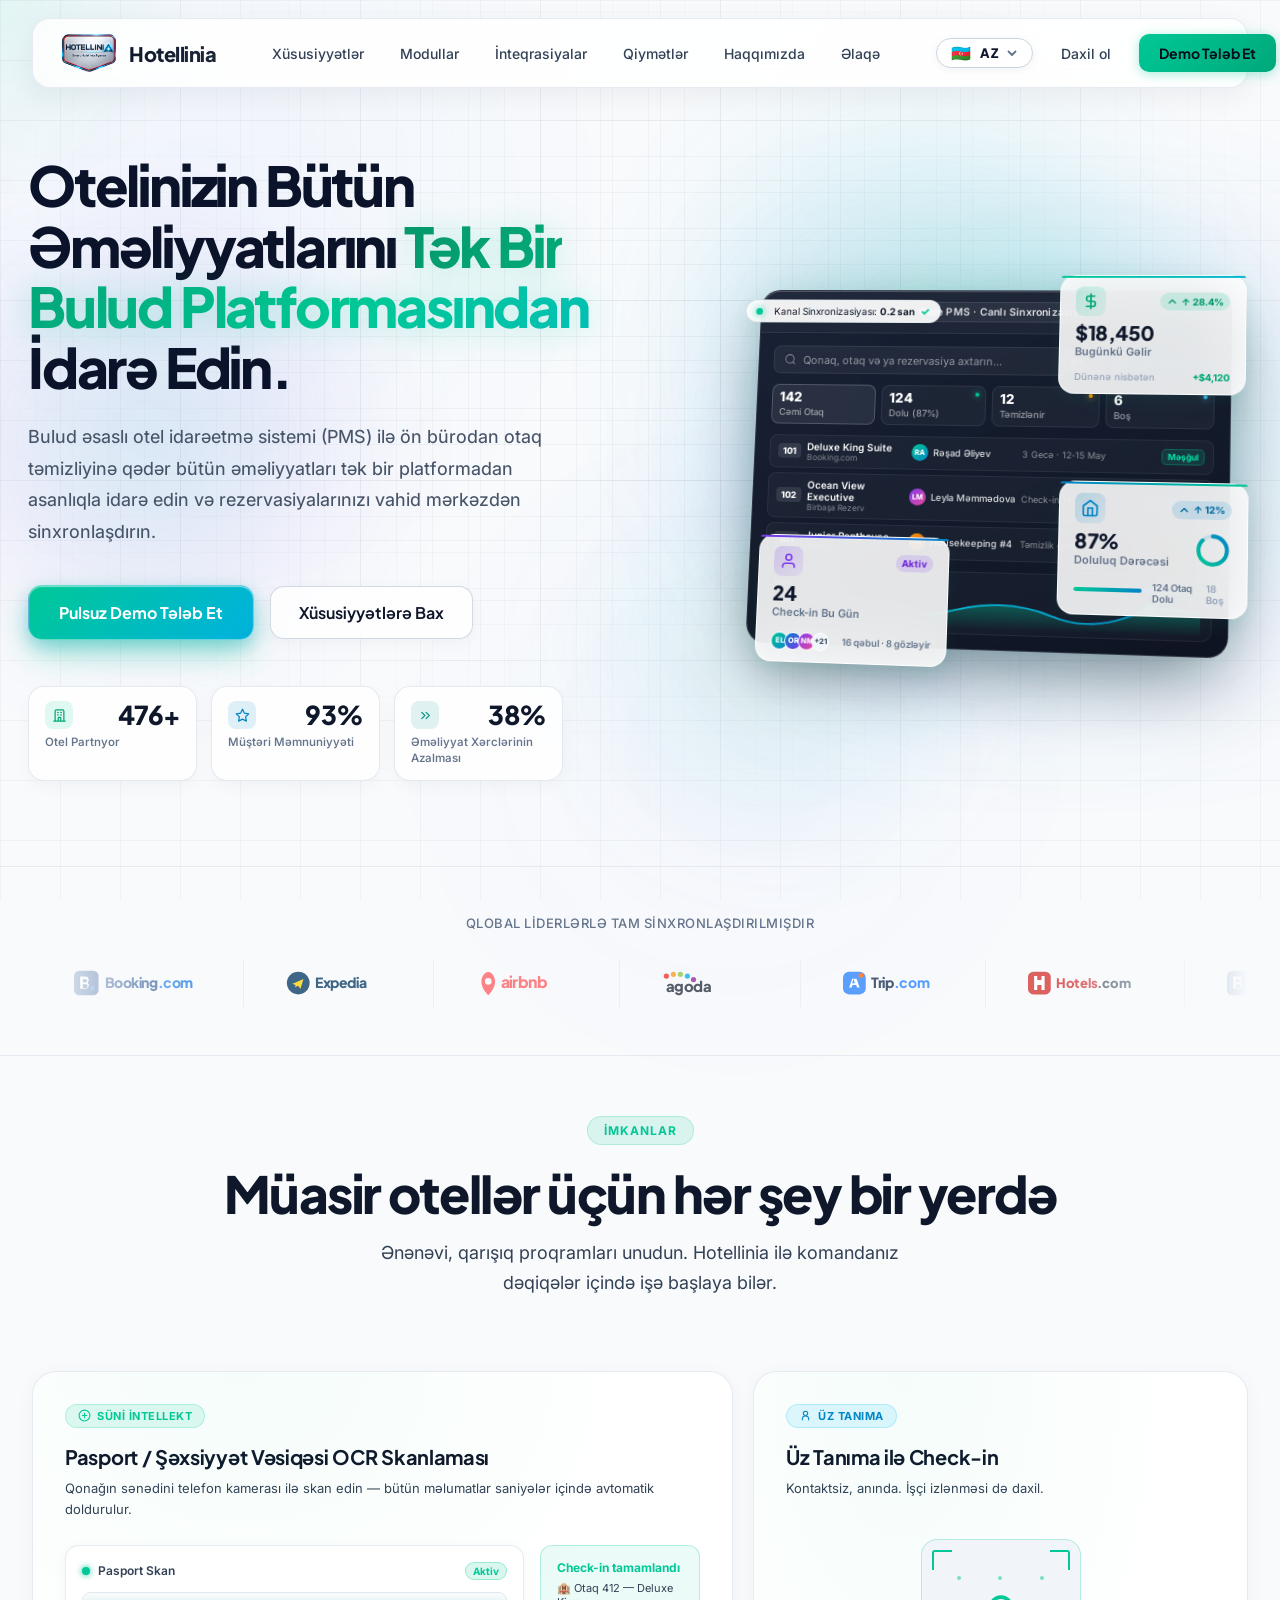
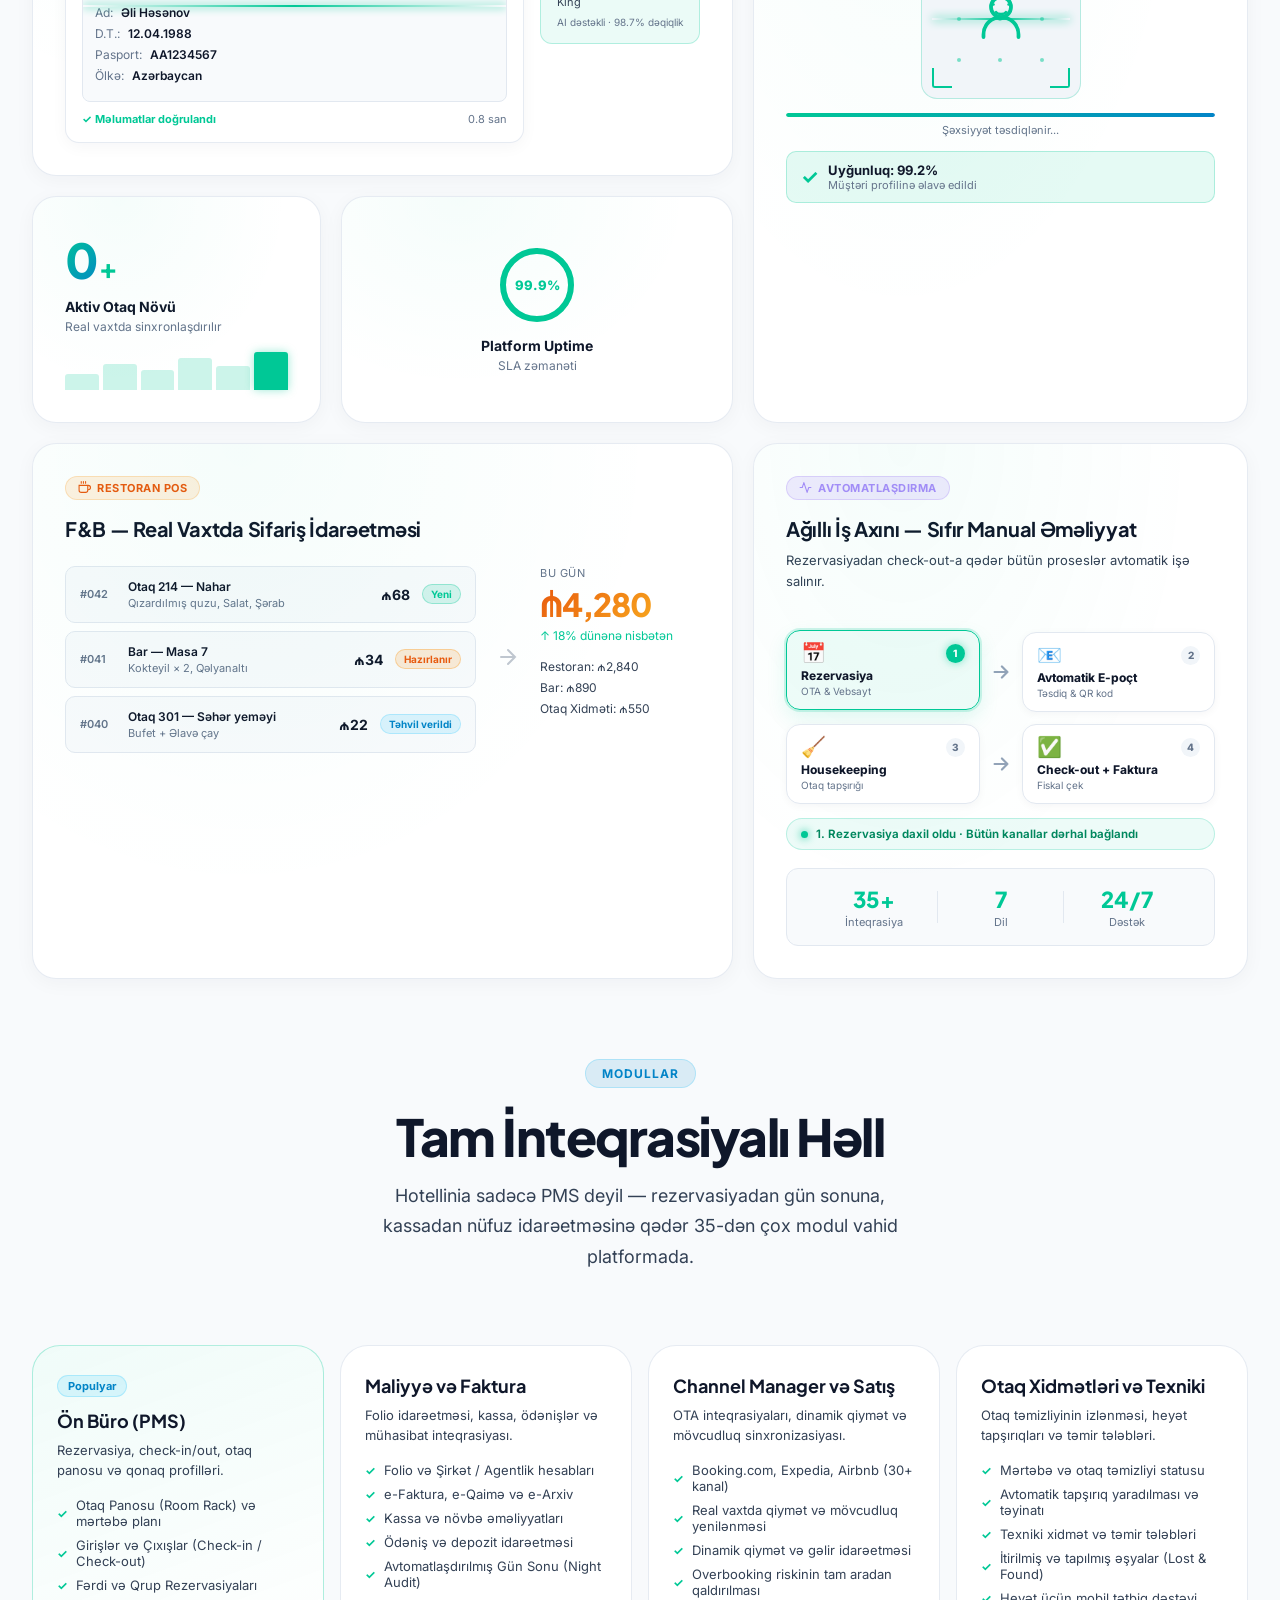
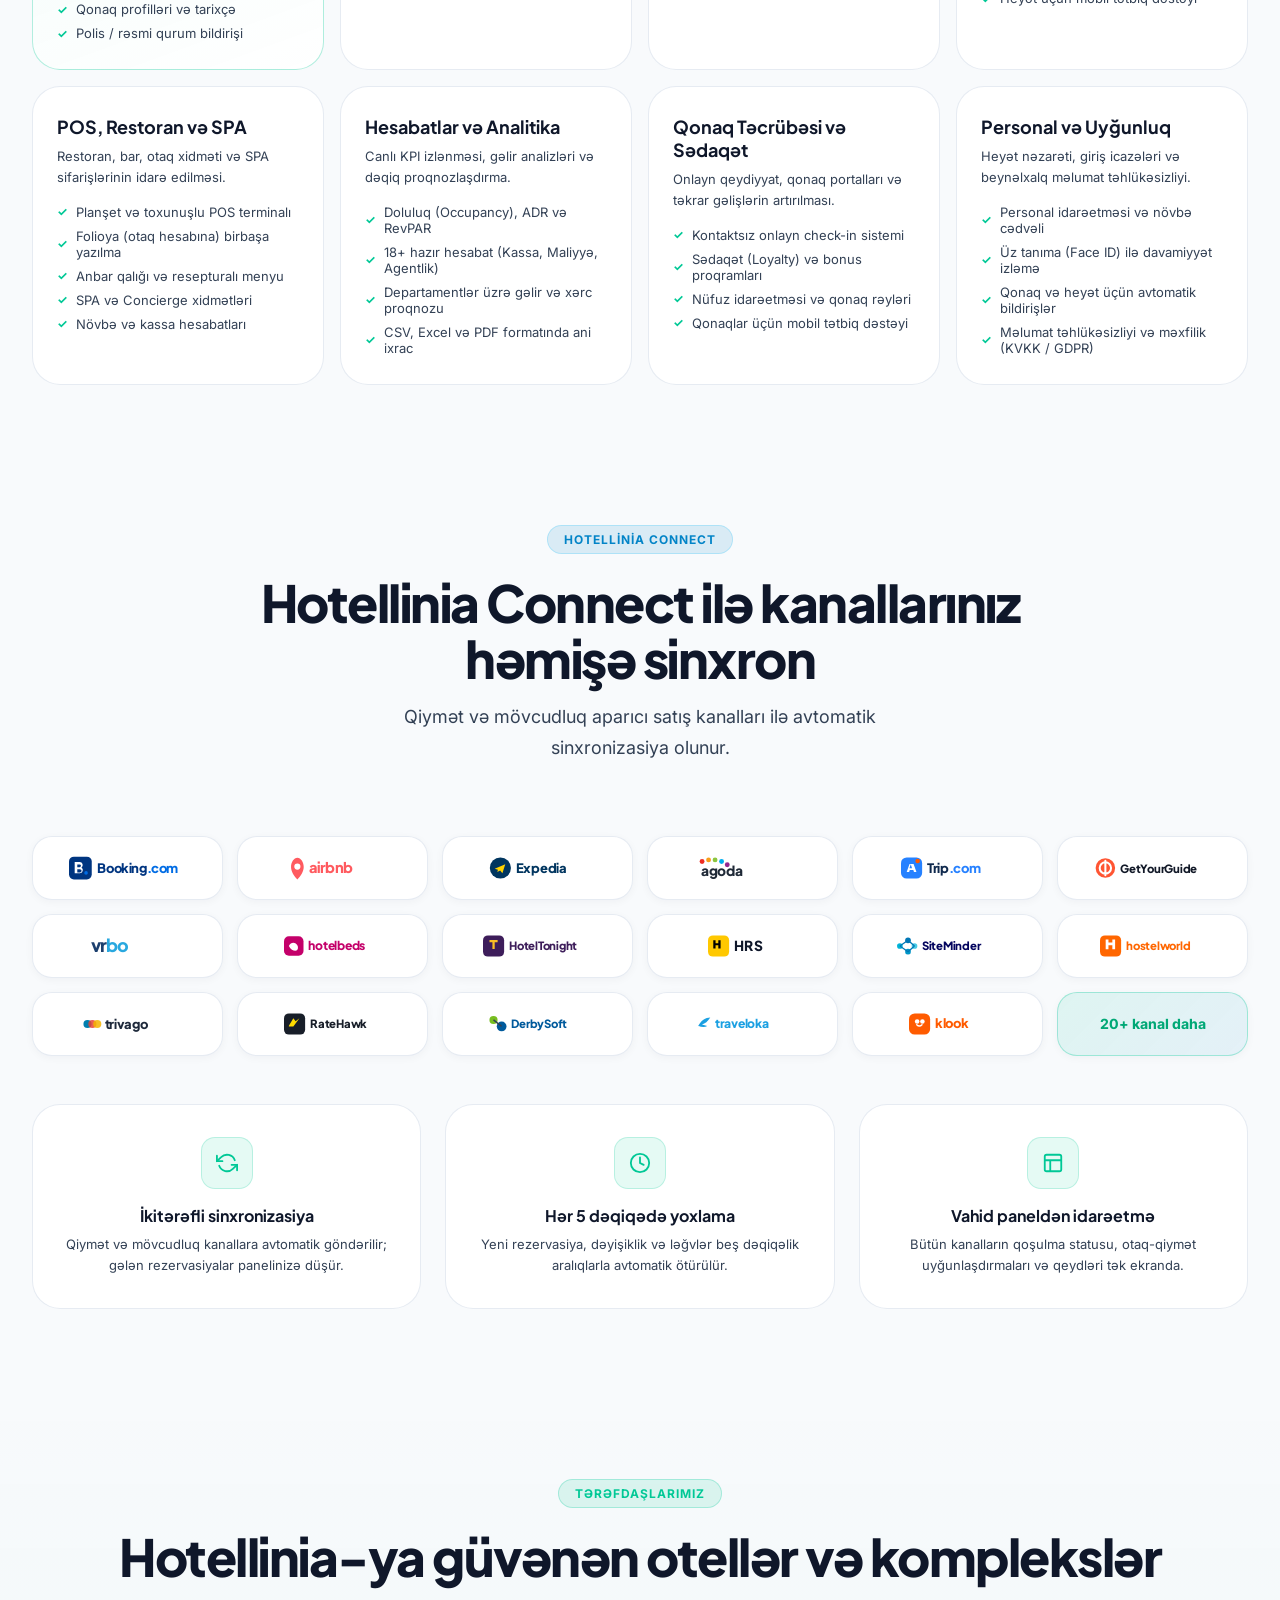
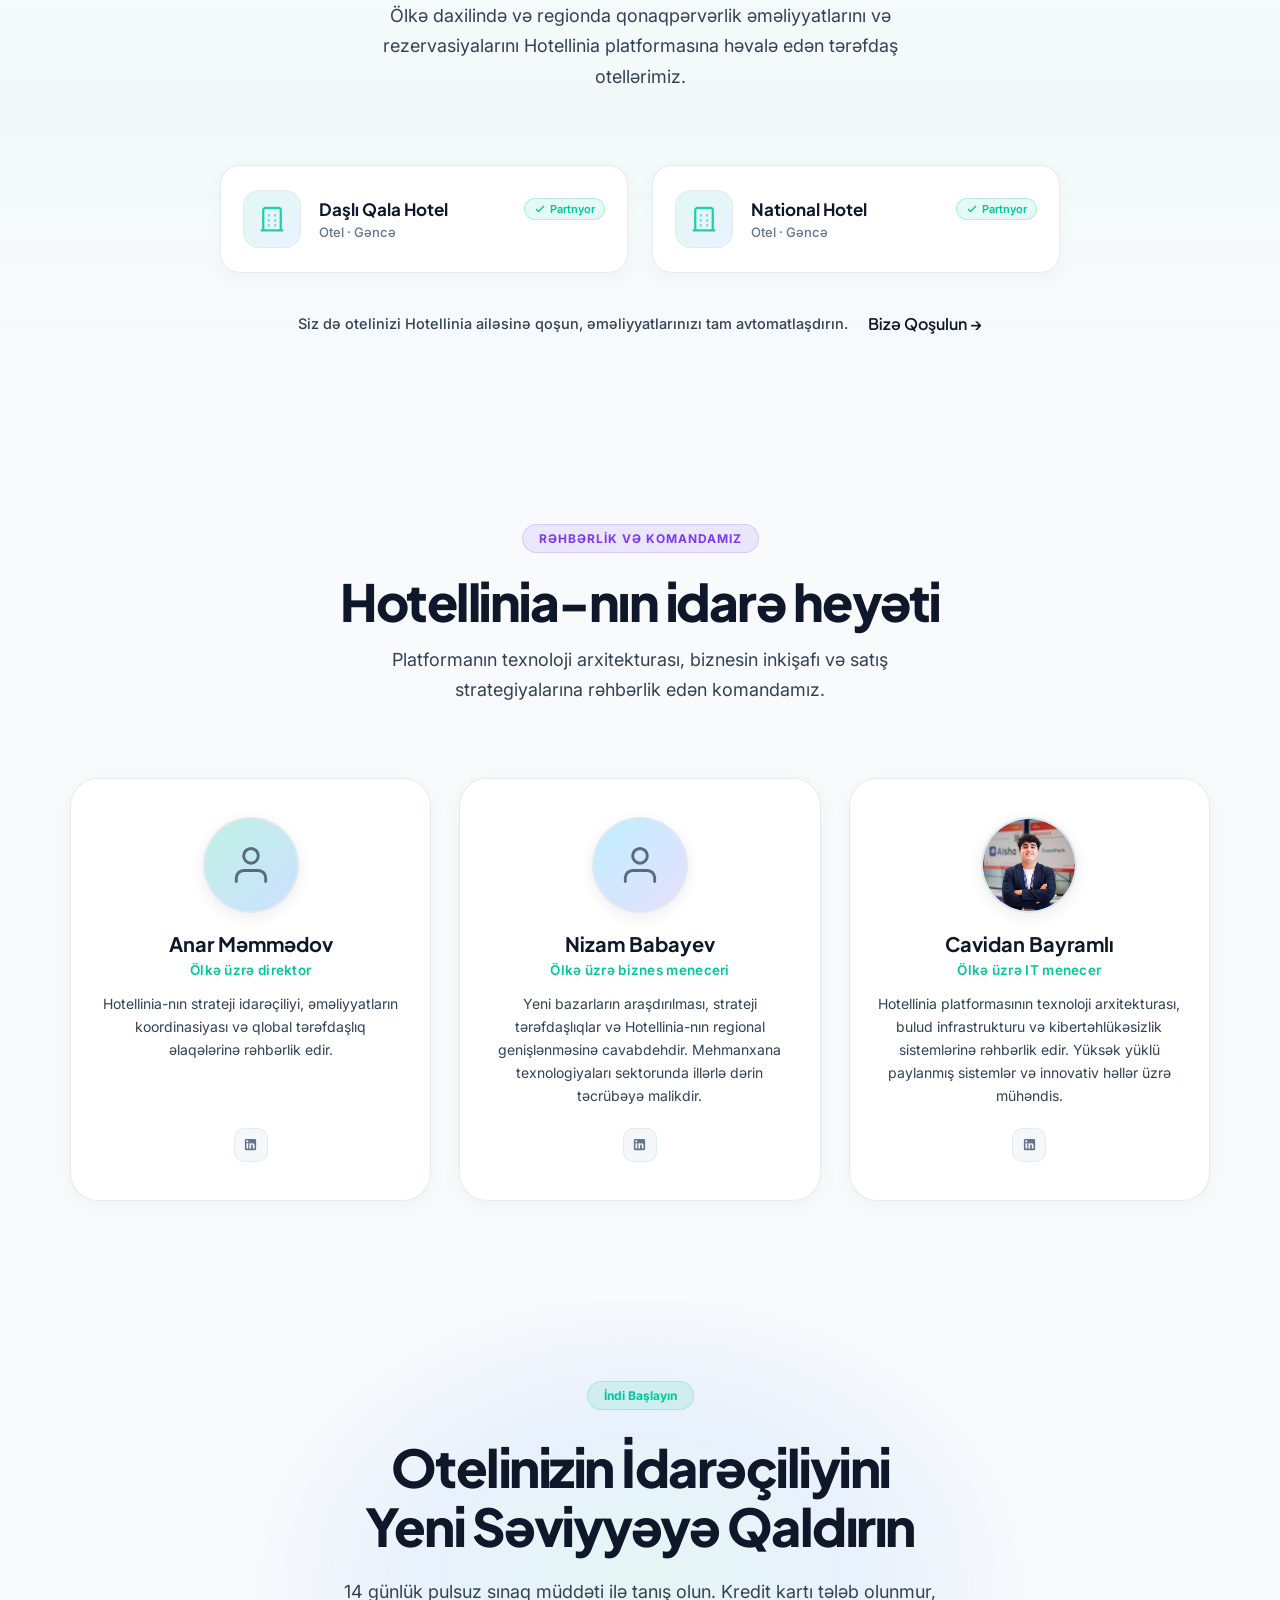
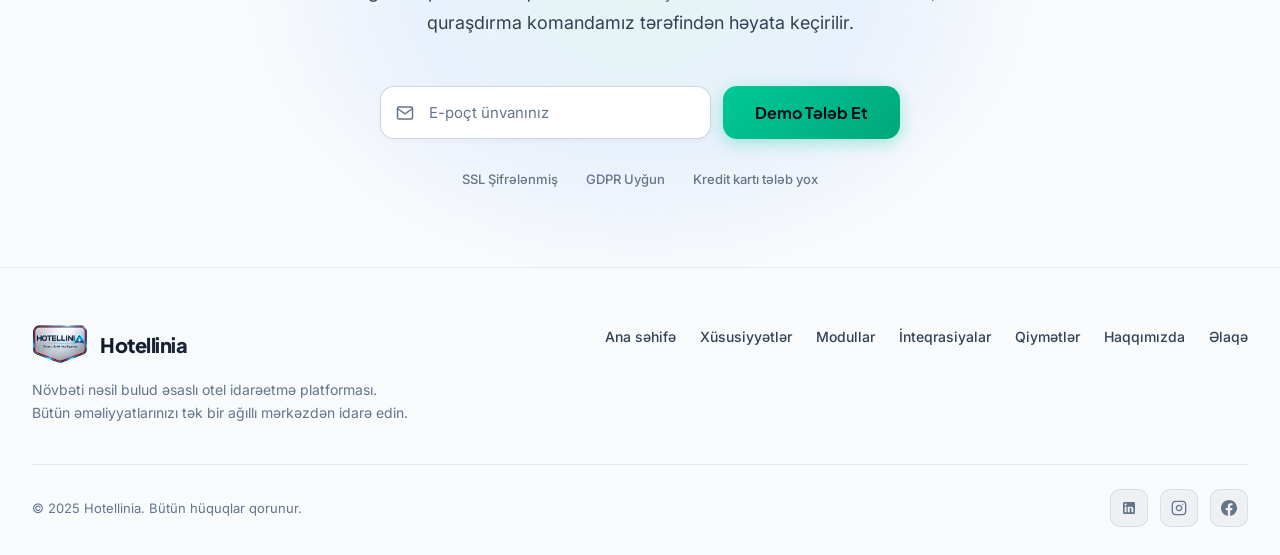
==== commit 5f535046: "feat: accordion FAQ on contact page and reinstate Cavidan with 'Ölkə üzrə' team titles" ====
--- a/index.html
+++ b/index.html
@@ -1390,7 +1390,7 @@
               </div>
             </div>
             <div class="team-name" data-i18n="team.anar_name">Anar Məmmədov</div>
-            <div class="team-role" data-i18n="team.anar_role">Direktor</div>
+            <div class="team-role" data-i18n="team.anar_role">Ölkə üzrə direktor</div>
             <div class="team-bio" data-i18n="team.anar_bio">Hotellinia-nın strateji idarəçiliyi, əməliyyatların koordinasiyası və qlobal tərəfdaşlıq əlaqələrinə rəhbərlik edir.</div>
             <div class="team-links">
               <a href="#" onclick="return false" class="team-link-icon" title="LinkedIn" aria-label="LinkedIn">
@@ -1413,7 +1413,7 @@
               </div>
             </div>
             <div class="team-name" data-i18n="team.nizam_name">Nizam Babayev</div>
-            <div class="team-role" data-i18n="team.nizam_role">Biznesin İnkişafı Meneceri</div>
+            <div class="team-role" data-i18n="team.nizam_role">Ölkə üzrə biznes meneceri</div>
             <div class="team-bio" data-i18n="team.nizam_bio">Yeni bazarların araşdırılması, strateji tərəfdaşlıqlar və Hotellinia-nın regional genişlənməsinə cavabdehdir. Mehmanxana texnologiyaları sektorunda illərlə dərin təcrübəyə malikdir.</div>
             <div class="team-links">
               <a href="#" onclick="return false" class="team-link-icon" title="LinkedIn" aria-label="LinkedIn">
@@ -1424,14 +1424,7 @@
             </div>
           </div>
 
-          <!-- 
-          ══════════════════════════════════════════════════════════════════
-          CAVİDAN BAYRAMLI (MÜVƏQQƏTİ DEAKTİV EDİLİB — İSTİFADƏÇİ İSTƏDİKDƏ BƏRPA EDİLƏCƏK)
-          Foto: javidan.png
-          Ad: Cavidan Bayramlı
-          Vəzifə: Baş Texniki Direktor (CTO)
-          LinkedIn: https://www.linkedin.com/in/bayramlijavidan
-          ══════════════════════════════════════════════════════════════════
+          <!-- 3. Cavidan Bayramlı -->
           <div class="team-card">
             <div class="team-avatar avatar-1">
               <img src="javidan.png" alt="Cavidan Bayramlı" class="team-img" onerror="this.style.display='none'">
@@ -1443,7 +1436,7 @@
               </div>
             </div>
             <div class="team-name" data-i18n="team.cavidan_name">Cavidan Bayramlı</div>
-            <div class="team-role" data-i18n="team.cavidan_role">Baş Texniki Direktor (CTO)</div>
+            <div class="team-role" data-i18n="team.cavidan_role">Ölkə üzrə IT menecer</div>
             <div class="team-bio" data-i18n="team.cavidan_bio">Hotellinia platformasının texnoloji arxitekturası, bulud infrastrukturu və kibertəhlükəsizlik sistemlərinə rəhbərlik edir. Yüksək yüklü paylanmış sistemlər və innovativ həllər üzrə mühəndis.</div>
             <div class="team-links">
               <a href="https://www.linkedin.com/in/bayramlijavidan" target="_blank" rel="noopener noreferrer" class="team-link-icon" title="LinkedIn" aria-label="Cavidan Bayramlı LinkedIn">
@@ -1453,7 +1446,6 @@
               </a>
             </div>
           </div>
-          -->
 
         </div>
       </div>
--- a/style.css
+++ b/style.css
@@ -4373,9 +4373,9 @@
 
 .team-grid {
   display: grid;
-  grid-template-columns: repeat(2, 1fr);
+  grid-template-columns: repeat(3, 1fr);
   gap: 28px;
-  max-width: 820px;
+  max-width: 1140px;
   margin: 0 auto;
 }
 
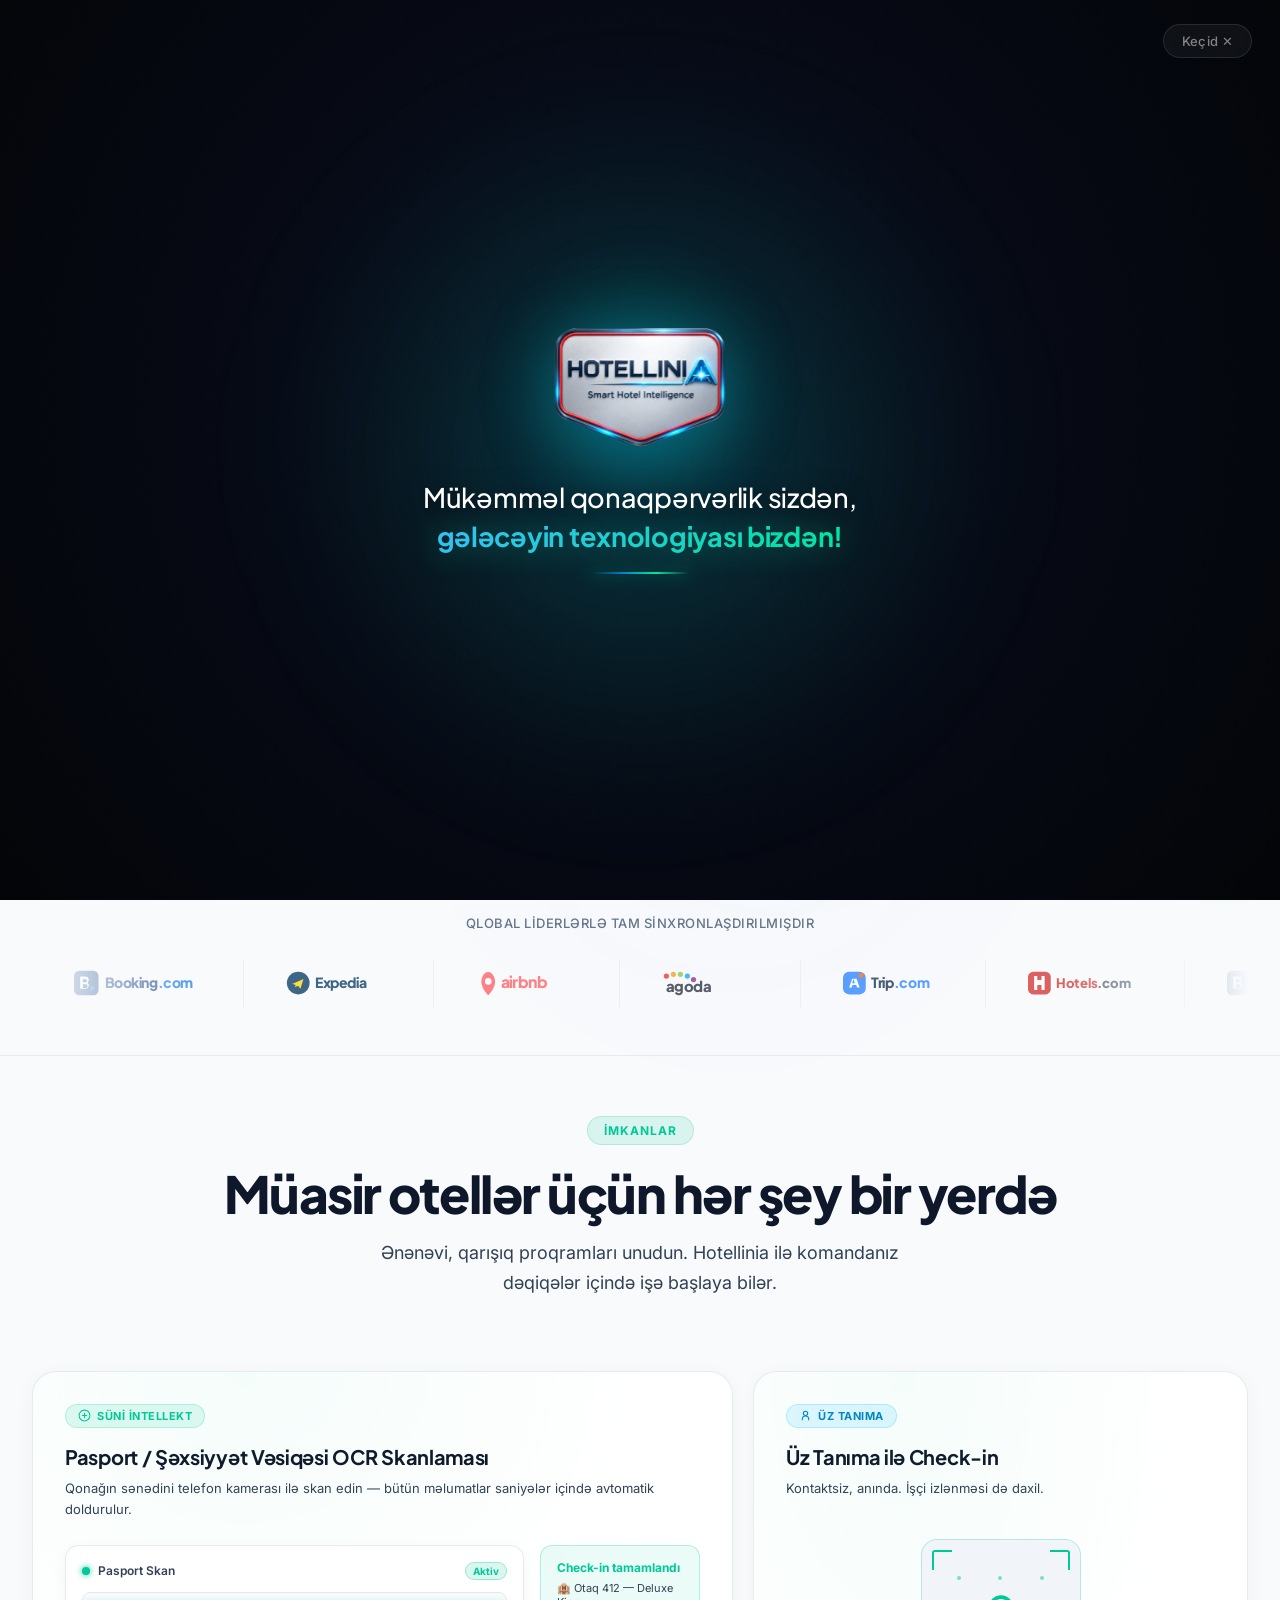
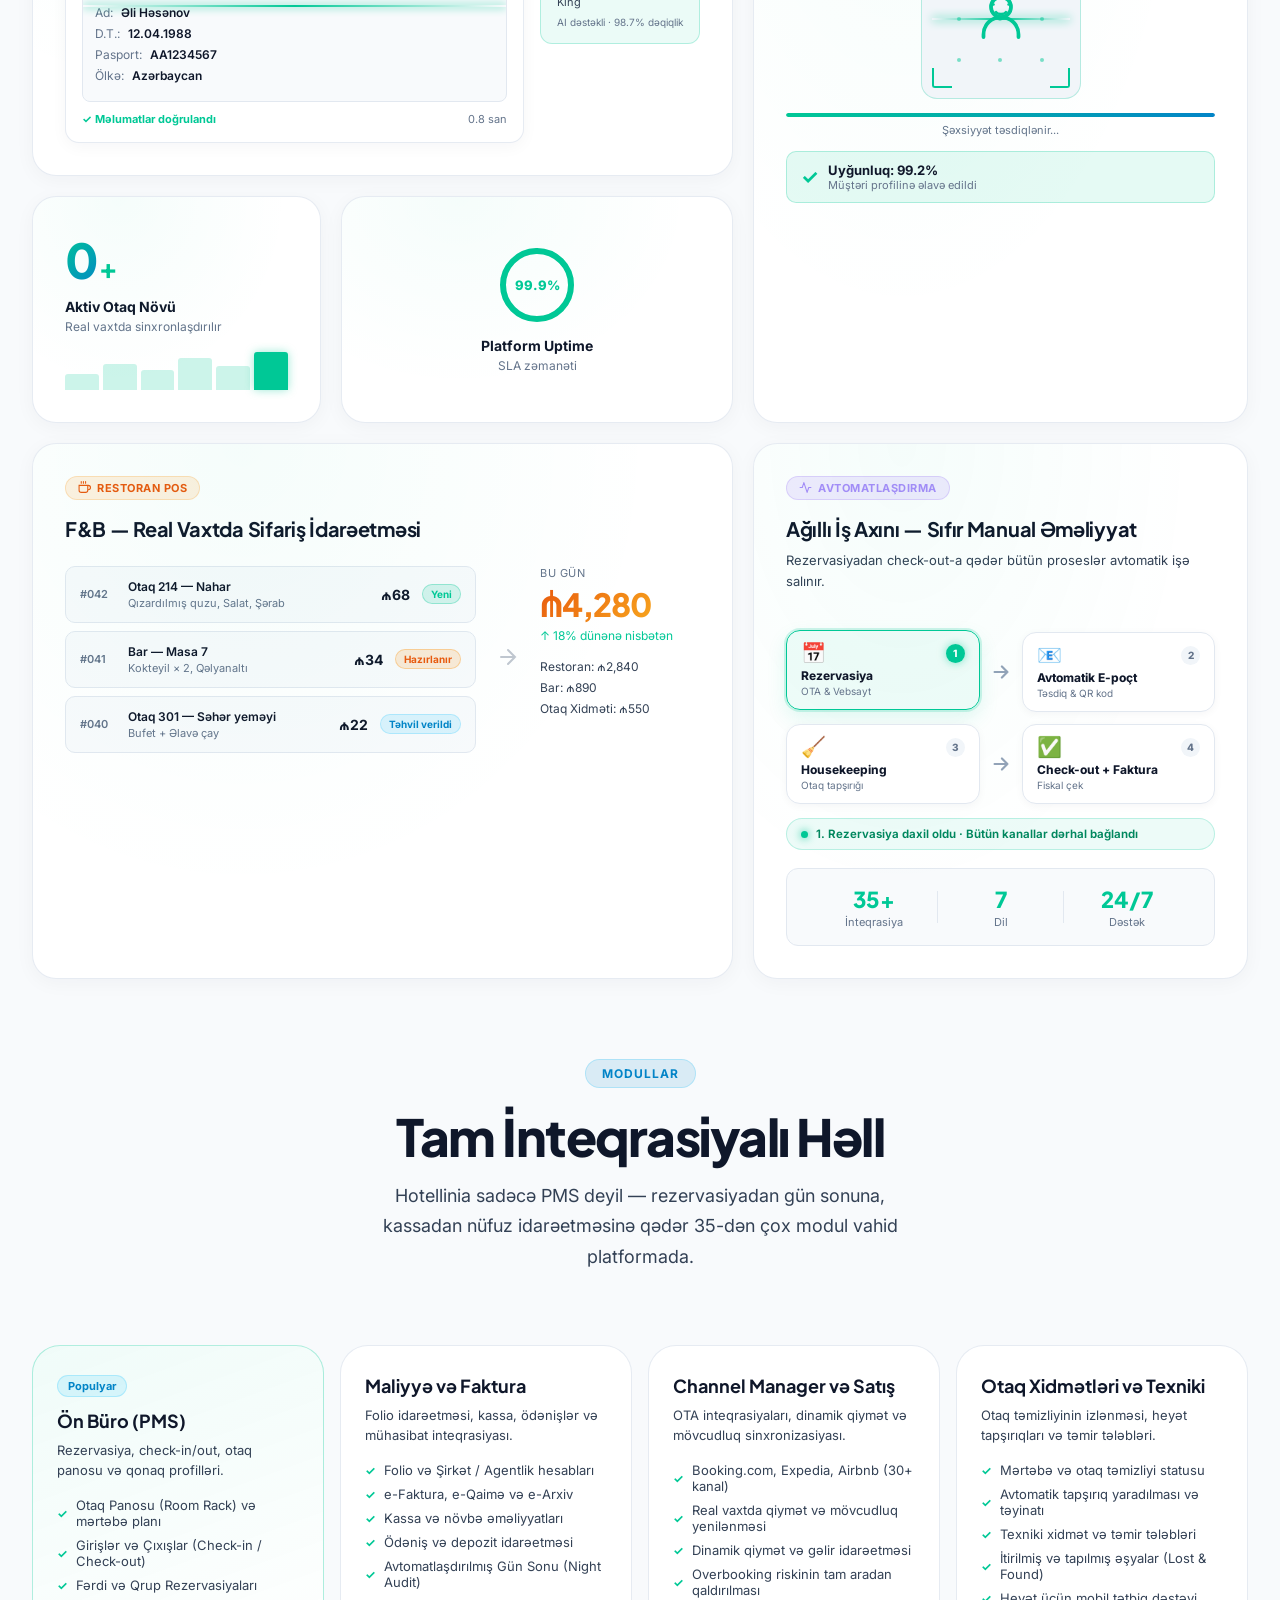
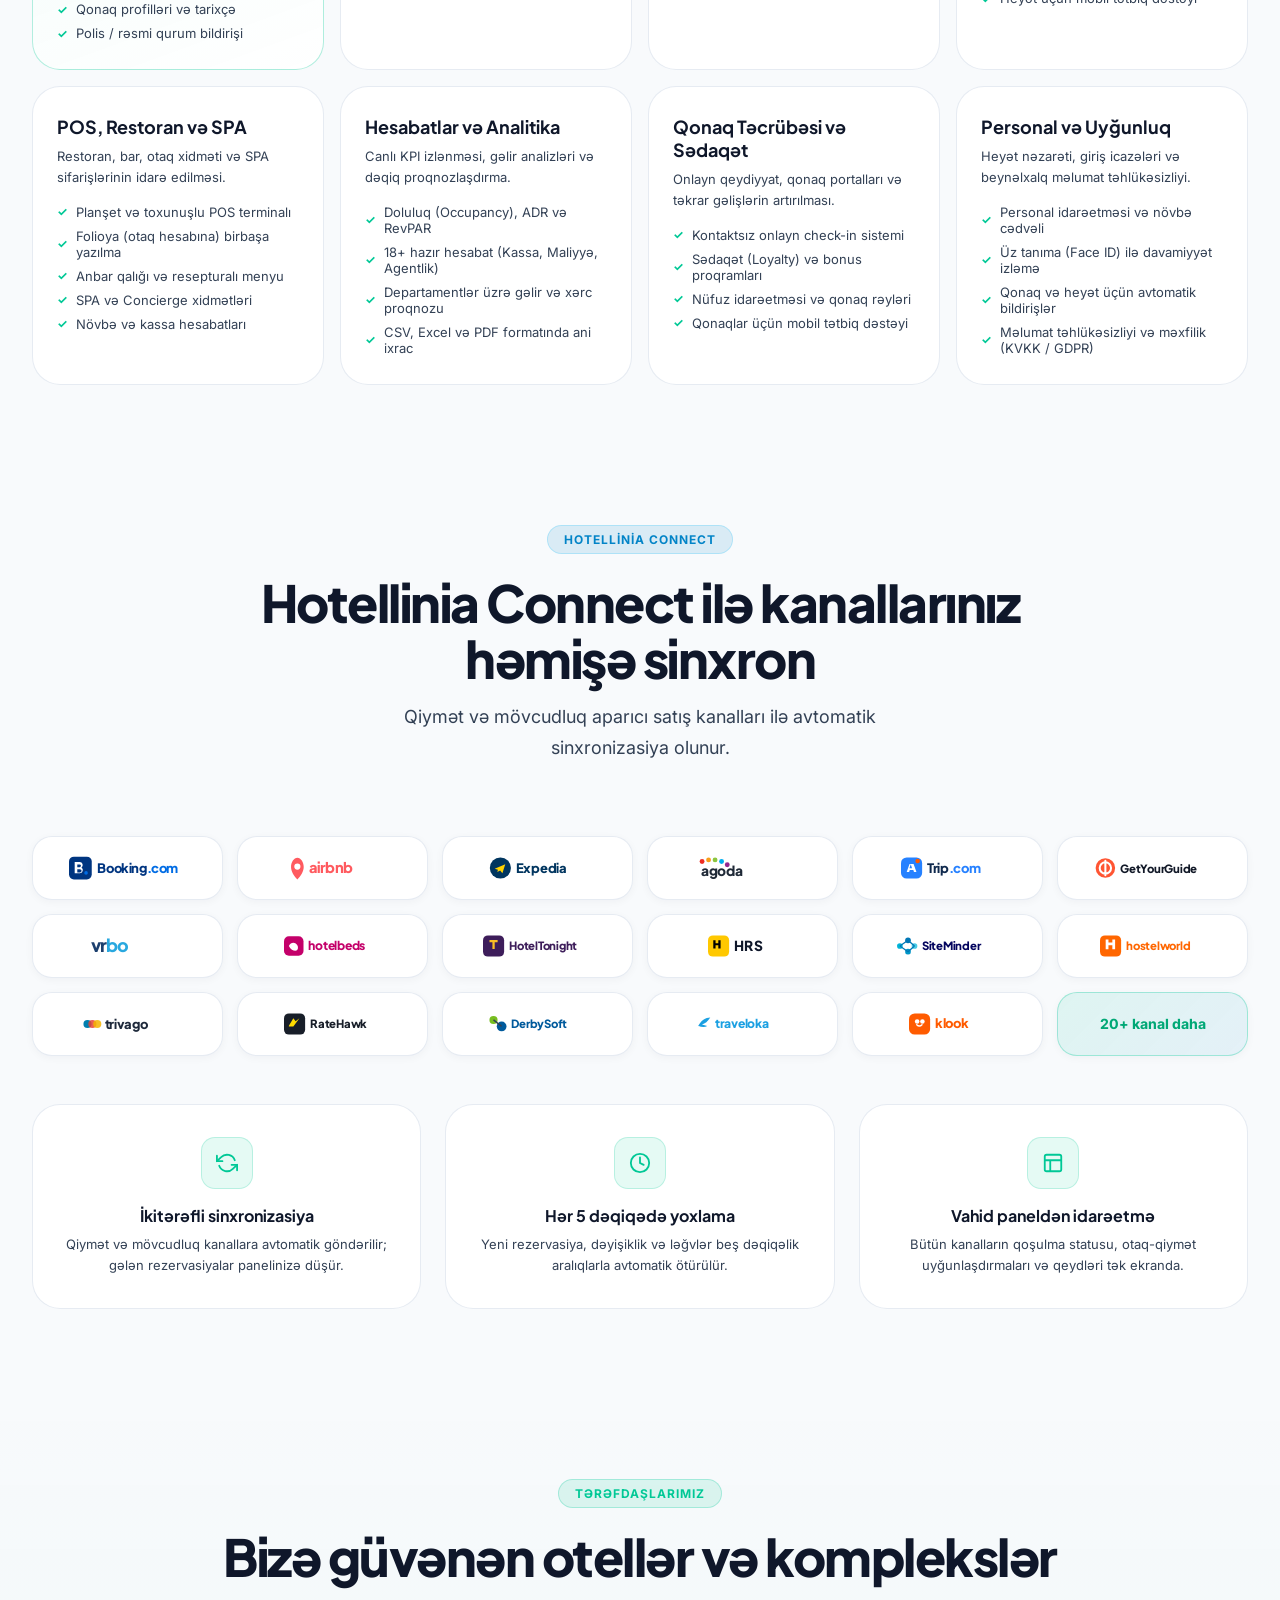
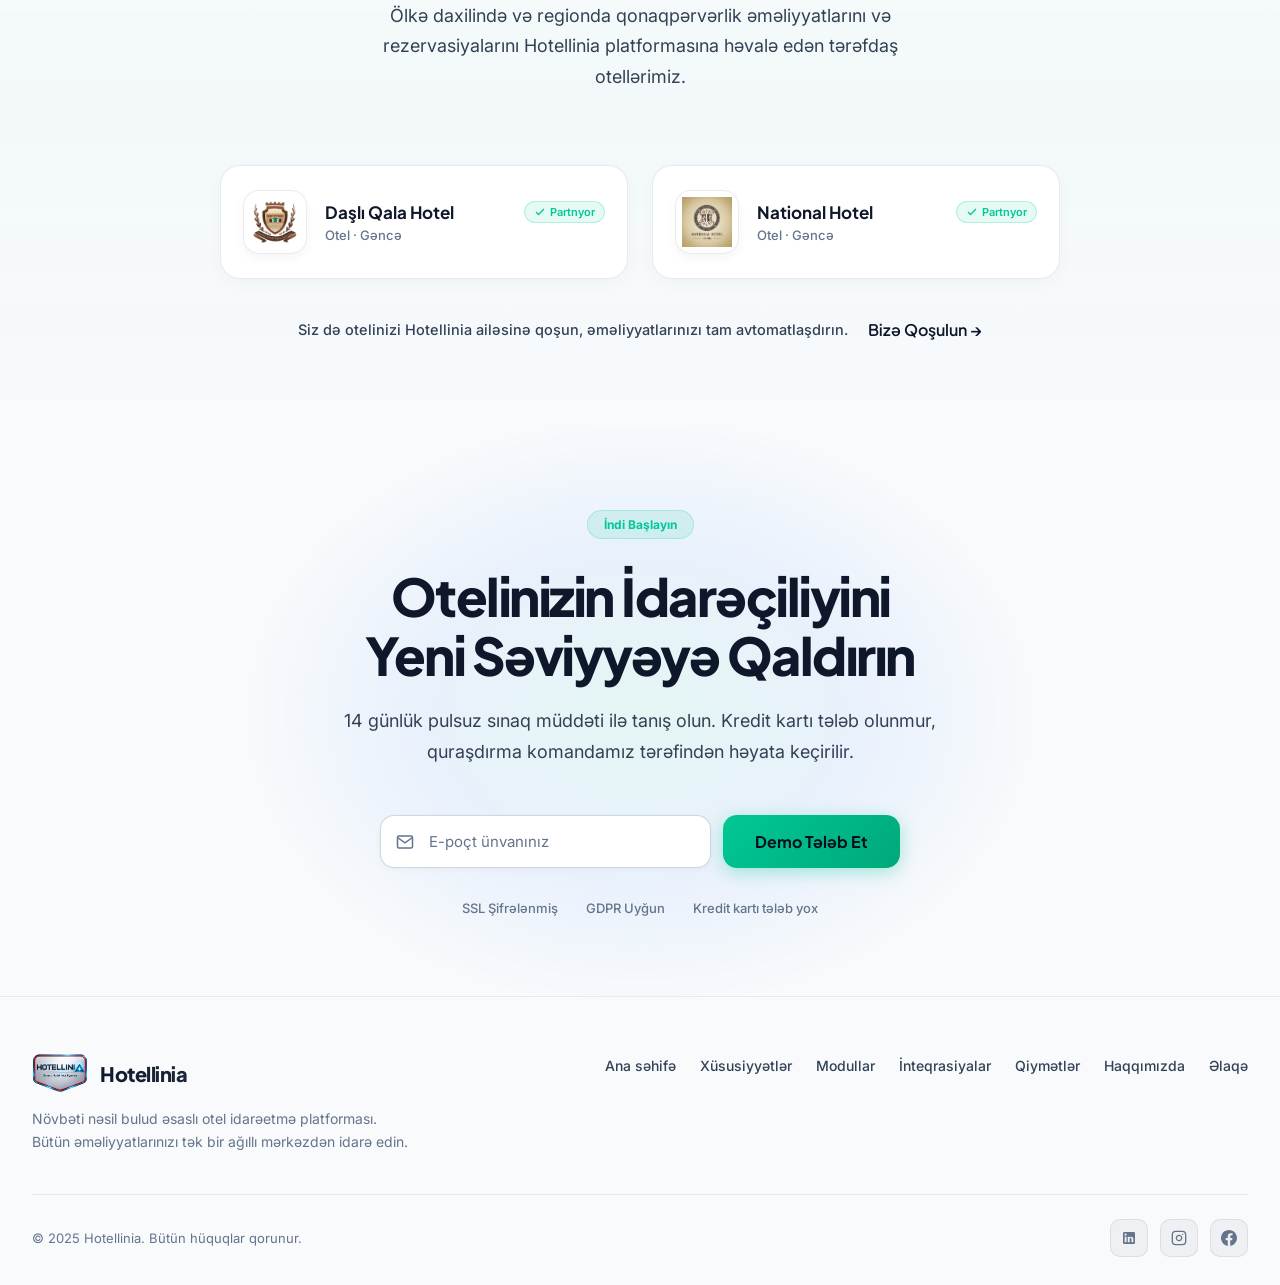
==== commit e9b5866f: "feat: floating WhatsApp widget, partner hotel branding, global offices showcase and remove homepage " ====
--- a/index.html
+++ b/index.html
@@ -1307,7 +1307,7 @@
             <svg width="13" height="13" viewBox="0 0 24 24" fill="none" stroke="currentColor" stroke-width="2"><path d="M3 21h18M5 21V5a2 2 0 012-2h10a2 2 0 012 2v16M9 9h1M9 13h1M9 17h1M14 9h1M14 13h1M14 17h1"/></svg>
             Tərəfdaşlarımız
           </div>
-          <h2 class="section-title" data-i18n="hotel_partners.title">Hotellinia-ya güvənən <span class="gradient-text">otellər və komplekslər</span></h2>
+          <h2 class="section-title" data-i18n="hotel_partners.title">Bizə güvənən <span class="gradient-text">otellər və komplekslər</span></h2>
           <p class="section-sub" data-i18n="hotel_partners.sub">Ölkə daxilində və regionda qonaqpərvərlik əməliyyatlarını və rezervasiyalarını Hotellinia platformasına həvalə edən tərəfdaş otellərimiz.</p>
         </div>
 
@@ -1315,12 +1315,7 @@
           <!-- Otel 1: Daşlı Qala Hotel (Gəncə) -->
           <div class="hotel-partner-card">
             <div class="hotel-partner-logo-box">
-              <img src="" alt="Daşlı Qala Hotel" class="hotel-partner-img" onerror="this.style.display='none'">
-              <div class="hotel-logo-placeholder">
-                <svg width="30" height="30" viewBox="0 0 24 24" fill="none" stroke="currentColor" stroke-width="1.8">
-                  <path d="M3 21h18M5 21V5a2 2 0 012-2h10a2 2 0 012 2v16M9 9h1M9 13h1M9 17h1M14 9h1M14 13h1M14 17h1"/>
-                </svg>
-              </div>
+              <img src="dasli-qala-logo.png" alt="Daşlı Qala Hotel" class="hotel-partner-img">
             </div>
             <div class="hotel-partner-info">
               <div class="hotel-partner-top">
@@ -1337,12 +1332,7 @@
           <!-- Otel 2: National Hotel (Gəncə) -->
           <div class="hotel-partner-card">
             <div class="hotel-partner-logo-box">
-              <img src="" alt="National Hotel" class="hotel-partner-img" onerror="this.style.display='none'">
-              <div class="hotel-logo-placeholder">
-                <svg width="30" height="30" viewBox="0 0 24 24" fill="none" stroke="currentColor" stroke-width="1.8">
-                  <path d="M3 21h18M5 21V5a2 2 0 012-2h10a2 2 0 012 2v16M9 9h1M9 13h1M9 17h1M14 9h1M14 13h1M14 17h1"/>
-                </svg>
-              </div>
+              <img src="national-hotel-logo.png" alt="National Hotel" class="hotel-partner-img">
             </div>
             <div class="hotel-partner-info">
               <div class="hotel-partner-top">
@@ -1360,93 +1350,6 @@
         <div class="hotel-partners-cta">
           <p data-i18n="hotel_partners.cta_text">Siz də otelinizi Hotellinia ailəsinə qoşun, əməliyyatlarınızı tam avtomatlaşdırın.</p>
           <a href="contact.html" class="btn btn-outline-clean" data-i18n="hotel_partners.cta_btn" aria-label="Otelinizi Hotellinia tərəfdaşlar şəbəkəsinə qoşmaq üçün bizimlə əlaqə saxlayın">Bizə Qoşulun →</a>
-        </div>
-      </div>
-    </section>
-
-
-    <!-- ═══════════════════════════════════════════
-         TEAM & LEADERSHIP SECTION
-    ═══════════════════════════════════════════ -->
-    <section class="team-section" id="team">
-      <div class="container">
-        <div class="section-header">
-          <div class="section-pill" style="background:rgba(139,92,246,0.12);border-color:rgba(139,92,246,0.2);color:var(--purple);" data-i18n="team.section_tag">Rəhbərlik və Komandamız</div>
-          <h2 class="section-title" data-i18n="team.section_title">Hotellinia-nın <span class="gradient-text">idarə heyəti</span></h2>
-          <p class="section-sub" data-i18n="team.section_sub">Platformanın texnoloji arxitekturası, biznesin inkişafı və satış strategiyalarına rəhbərlik edən komandamız.</p>
-        </div>
-        <div class="team-grid">
-
-          <!-- 1. Anar Məmmədov (Direktor) -->
-          <div class="team-card">
-            <div class="team-avatar avatar-1">
-              <!-- Şəkil əlavə etmək üçün: src="..." daxil edin -->
-              <img src="" alt="Anar Məmmədov" class="team-img" onerror="this.style.display='none'">
-              <div class="team-avatar-placeholder" aria-hidden="true">
-                <svg viewBox="0 0 24 24" fill="none" stroke="currentColor" stroke-width="1.6" stroke-linecap="round" stroke-linejoin="round">
-                  <path d="M20 21v-2a4 4 0 0 0-4-4H8a4 4 0 0 0-4 4v2"/>
-                  <circle cx="12" cy="7" r="4"/>
-                </svg>
-              </div>
-            </div>
-            <div class="team-name" data-i18n="team.anar_name">Anar Məmmədov</div>
-            <div class="team-role" data-i18n="team.anar_role">Ölkə üzrə direktor</div>
-            <div class="team-bio" data-i18n="team.anar_bio">Hotellinia-nın strateji idarəçiliyi, əməliyyatların koordinasiyası və qlobal tərəfdaşlıq əlaqələrinə rəhbərlik edir.</div>
-            <div class="team-links">
-              <a href="#" onclick="return false" class="team-link-icon" title="LinkedIn" aria-label="LinkedIn">
-                <svg width="15" height="15" viewBox="0 0 24 24" fill="currentColor">
-                  <path d="M19 3a2 2 0 0 1 2 2v14a2 2 0 0 1-2 2H5a2 2 0 0 1-2-2V5a2 2 0 0 1 2-2h14m-.5 15.5v-5.3a3.26 3.26 0 0 0-3.26-3.26c-.85 0-1.84.52-2.28 1.3v-1.11h-2.79v8.37h2.79v-4.93c0-.77.62-1.4 1.39-1.4a1.4 1.4 0 0 1 1.4 1.4v4.93h2.75M6.88 8.56a1.68 1.68 0 0 0 1.68-1.68c0-.93-.75-1.69-1.68-1.69a1.69 1.69 0 0 0-1.69 1.69c0 .93.76 1.68 1.69 1.68m1.39 9.94v-8.37H5.5v8.37h2.77z"/>
-                </svg>
-              </a>
-            </div>
-          </div>
-
-          <!-- 2. Nizam Babayev -->
-          <div class="team-card">
-            <div class="team-avatar avatar-2">
-              <img src="" alt="Nizam Babayev" class="team-img" onerror="this.style.display='none'">
-              <div class="team-avatar-placeholder" aria-hidden="true">
-                <svg viewBox="0 0 24 24" fill="none" stroke="currentColor" stroke-width="1.6" stroke-linecap="round" stroke-linejoin="round">
-                  <path d="M20 21v-2a4 4 0 0 0-4-4H8a4 4 0 0 0-4 4v2"/>
-                  <circle cx="12" cy="7" r="4"/>
-                </svg>
-              </div>
-            </div>
-            <div class="team-name" data-i18n="team.nizam_name">Nizam Babayev</div>
-            <div class="team-role" data-i18n="team.nizam_role">Ölkə üzrə biznes meneceri</div>
-            <div class="team-bio" data-i18n="team.nizam_bio">Yeni bazarların araşdırılması, strateji tərəfdaşlıqlar və Hotellinia-nın regional genişlənməsinə cavabdehdir. Mehmanxana texnologiyaları sektorunda illərlə dərin təcrübəyə malikdir.</div>
-            <div class="team-links">
-              <a href="#" onclick="return false" class="team-link-icon" title="LinkedIn" aria-label="LinkedIn">
-                <svg width="15" height="15" viewBox="0 0 24 24" fill="currentColor">
-                  <path d="M19 3a2 2 0 0 1 2 2v14a2 2 0 0 1-2 2H5a2 2 0 0 1-2-2V5a2 2 0 0 1 2-2h14m-.5 15.5v-5.3a3.26 3.26 0 0 0-3.26-3.26c-.85 0-1.84.52-2.28 1.3v-1.11h-2.79v8.37h2.79v-4.93c0-.77.62-1.4 1.39-1.4a1.4 1.4 0 0 1 1.4 1.4v4.93h2.75M6.88 8.56a1.68 1.68 0 0 0 1.68-1.68c0-.93-.75-1.69-1.68-1.69a1.69 1.69 0 0 0-1.69 1.69c0 .93.76 1.68 1.69 1.68m1.39 9.94v-8.37H5.5v8.37h2.77z"/>
-                </svg>
-              </a>
-            </div>
-          </div>
-
-          <!-- 3. Cavidan Bayramlı -->
-          <div class="team-card">
-            <div class="team-avatar avatar-1">
-              <img src="javidan.png" alt="Cavidan Bayramlı" class="team-img" onerror="this.style.display='none'">
-              <div class="team-avatar-placeholder" aria-hidden="true">
-                <svg viewBox="0 0 24 24" fill="none" stroke="currentColor" stroke-width="1.6" stroke-linecap="round" stroke-linejoin="round">
-                  <path d="M20 21v-2a4 4 0 0 0-4-4H8a4 4 0 0 0-4 4v2"/>
-                  <circle cx="12" cy="7" r="4"/>
-                </svg>
-              </div>
-            </div>
-            <div class="team-name" data-i18n="team.cavidan_name">Cavidan Bayramlı</div>
-            <div class="team-role" data-i18n="team.cavidan_role">Ölkə üzrə IT menecer</div>
-            <div class="team-bio" data-i18n="team.cavidan_bio">Hotellinia platformasının texnoloji arxitekturası, bulud infrastrukturu və kibertəhlükəsizlik sistemlərinə rəhbərlik edir. Yüksək yüklü paylanmış sistemlər və innovativ həllər üzrə mühəndis.</div>
-            <div class="team-links">
-              <a href="https://www.linkedin.com/in/bayramlijavidan" target="_blank" rel="noopener noreferrer" class="team-link-icon" title="LinkedIn" aria-label="Cavidan Bayramlı LinkedIn">
-                <svg width="15" height="15" viewBox="0 0 24 24" fill="currentColor">
-                  <path d="M19 3a2 2 0 0 1 2 2v14a2 2 0 0 1-2 2H5a2 2 0 0 1-2-2V5a2 2 0 0 1 2-2h14m-.5 15.5v-5.3a3.26 3.26 0 0 0-3.26-3.26c-.85 0-1.84.52-2.28 1.3v-1.11h-2.79v8.37h2.79v-4.93c0-.77.62-1.4 1.39-1.4a1.4 1.4 0 0 1 1.4 1.4v4.93h2.75M6.88 8.56a1.68 1.68 0 0 0 1.68-1.68c0-.93-.75-1.69-1.68-1.69a1.69 1.69 0 0 0-1.69 1.69c0 .93.76 1.68 1.69 1.68m1.39 9.94v-8.37H5.5v8.37h2.77z"/>
-                </svg>
-              </a>
-            </div>
-          </div>
-
         </div>
       </div>
     </section>
--- a/style.css
+++ b/style.css
@@ -4259,32 +4259,33 @@
 }
 
 .hotel-partner-logo-box {
-  width: 58px;
-  height: 58px;
+  width: 64px;
+  height: 64px;
   border-radius: 16px;
-  background: linear-gradient(135deg, rgba(0,200,150,0.12), rgba(0,102,255,0.08));
-  border: 1.5px solid var(--border-glass);
+  background: #FFFFFF;
+  border: 1.5px solid rgba(15, 23, 42, 0.08);
+  box-shadow: 0 4px 12px rgba(0, 0, 0, 0.04);
   display: flex;
   align-items: center;
   justify-content: center;
   position: relative;
   overflow: hidden;
   flex-shrink: 0;
+  padding: 6px;
+  transition: transform 0.25s ease, border-color 0.25s ease, box-shadow 0.25s ease;
+}
+
+.hotel-partner-card:hover .hotel-partner-logo-box {
+  border-color: rgba(0, 200, 150, 0.4);
+  transform: scale(1.04);
+  box-shadow: 0 6px 18px rgba(0, 200, 150, 0.15);
 }
 
 .hotel-partner-img {
   width: 100%;
   height: 100%;
-  object-fit: cover;
-  position: absolute;
-  top: 0;
-  left: 0;
-  z-index: 2;
-}
-
-.hotel-partner-img:not([src]),
-.hotel-partner-img[src=""] {
-  display: none;
+  object-fit: contain;
+  display: block;
 }
 
 .hotel-logo-placeholder {
@@ -4677,3 +4678,108 @@
   max-width: 100%;
 }
 
+/* ═════════════════════════════════════════════
+   FLOATING WHATSAPP BUTTON WIDGET
+═════════════════════════════════════════════ */
+.whatsapp-float {
+  position: fixed;
+  bottom: 26px;
+  right: 26px;
+  width: 58px;
+  height: 58px;
+  border-radius: 50%;
+  background: linear-gradient(135deg, #25D366, #128C7E);
+  color: #FFFFFF;
+  display: flex;
+  align-items: center;
+  justify-content: center;
+  box-shadow: 0 8px 24px rgba(37, 211, 102, 0.4), 0 2px 6px rgba(0, 0, 0, 0.15);
+  z-index: 9999;
+  text-decoration: none;
+  transition: transform 0.3s cubic-bezier(0.34, 1.56, 0.64, 1), box-shadow 0.3s ease;
+  cursor: pointer;
+}
+
+.whatsapp-float:hover {
+  transform: scale(1.1) translateY(-3px);
+  box-shadow: 0 14px 32px rgba(37, 211, 102, 0.5), 0 4px 10px rgba(0, 0, 0, 0.2);
+  color: #FFFFFF;
+}
+
+.whatsapp-icon {
+  width: 32px;
+  height: 32px;
+  position: relative;
+  z-index: 2;
+  filter: drop-shadow(0 1px 2px rgba(0, 0, 0, 0.15));
+}
+
+.whatsapp-pulse {
+  position: absolute;
+  top: 0;
+  left: 0;
+  width: 100%;
+  height: 100%;
+  border-radius: 50%;
+  background: rgba(37, 211, 102, 0.6);
+  z-index: 1;
+  animation: waPulse 2s infinite ease-out;
+  pointer-events: none;
+}
+
+@keyframes waPulse {
+  0% {
+    transform: scale(1);
+    opacity: 0.8;
+  }
+  50% {
+    transform: scale(1.4);
+    opacity: 0;
+  }
+  100% {
+    transform: scale(1);
+    opacity: 0;
+  }
+}
+
+.whatsapp-tooltip {
+  position: absolute;
+  right: 68px;
+  background: rgba(15, 23, 42, 0.92);
+  color: #FFFFFF;
+  padding: 6px 14px;
+  border-radius: 20px;
+  font-family: var(--font-body, -apple-system, BlinkMacSystemFont, sans-serif);
+  font-size: 12px;
+  font-weight: 600;
+  white-space: nowrap;
+  pointer-events: none;
+  opacity: 0;
+  transform: translateX(10px);
+  transition: opacity 0.25s ease, transform 0.25s ease;
+  box-shadow: 0 4px 14px rgba(0, 0, 0, 0.25);
+  border: 1px solid rgba(255, 255, 255, 0.1);
+  backdrop-filter: blur(8px);
+}
+
+.whatsapp-float:hover .whatsapp-tooltip {
+  opacity: 1;
+  transform: translateX(0);
+}
+
+@media (max-width: 640px) {
+  .whatsapp-float {
+    bottom: 20px;
+    right: 20px;
+    width: 52px;
+    height: 52px;
+  }
+  .whatsapp-icon {
+    width: 28px;
+    height: 28px;
+  }
+  .whatsapp-tooltip {
+    display: none;
+  }
+}
+
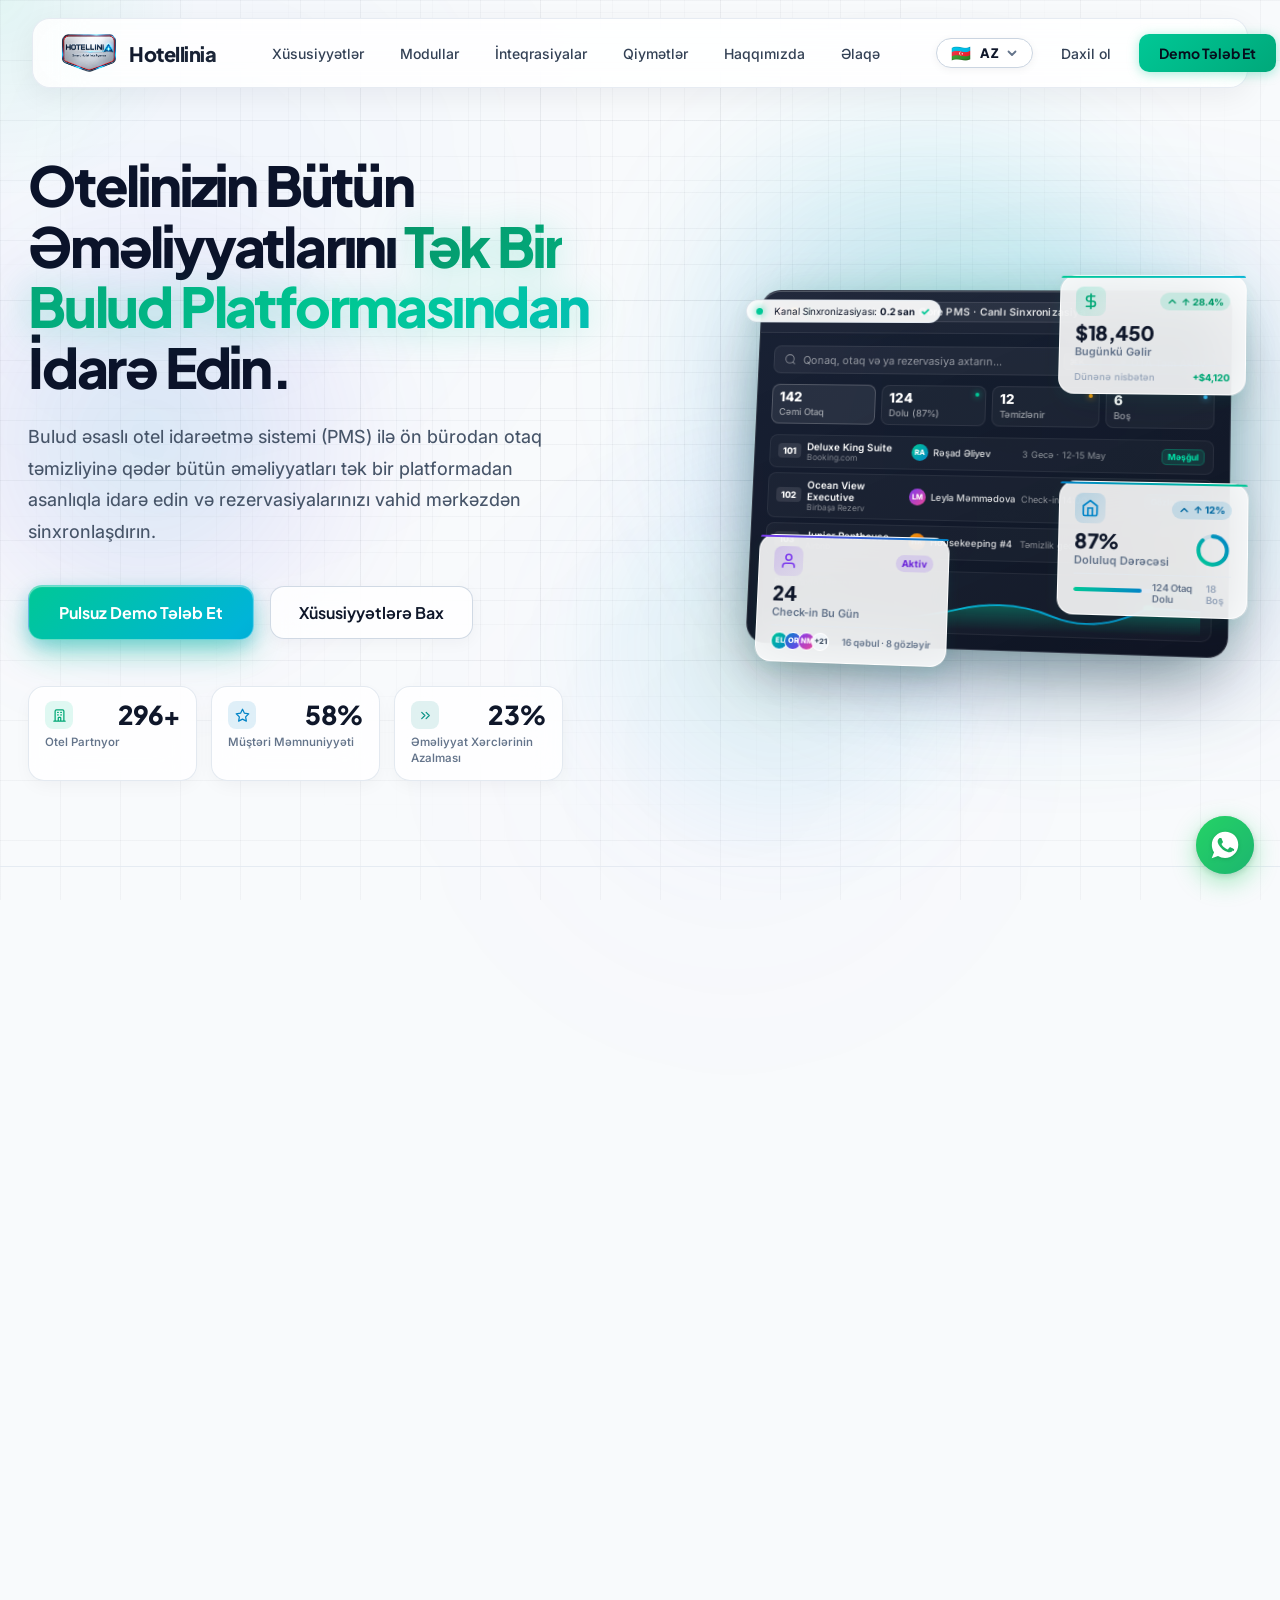
==== commit fb844026: "feat(pricing): update exact package names with room capacity in titles and update contact room tiers" ====
--- a/index.html
+++ b/index.html
@@ -1450,7 +1450,7 @@
     </div>
   </footer>
 
-  <script src="translations.js?v=4"></script>
+  <script src="translations.js?v=5"></script>
   <script src="app.js?v=4"></script>
 </body>
 </html>
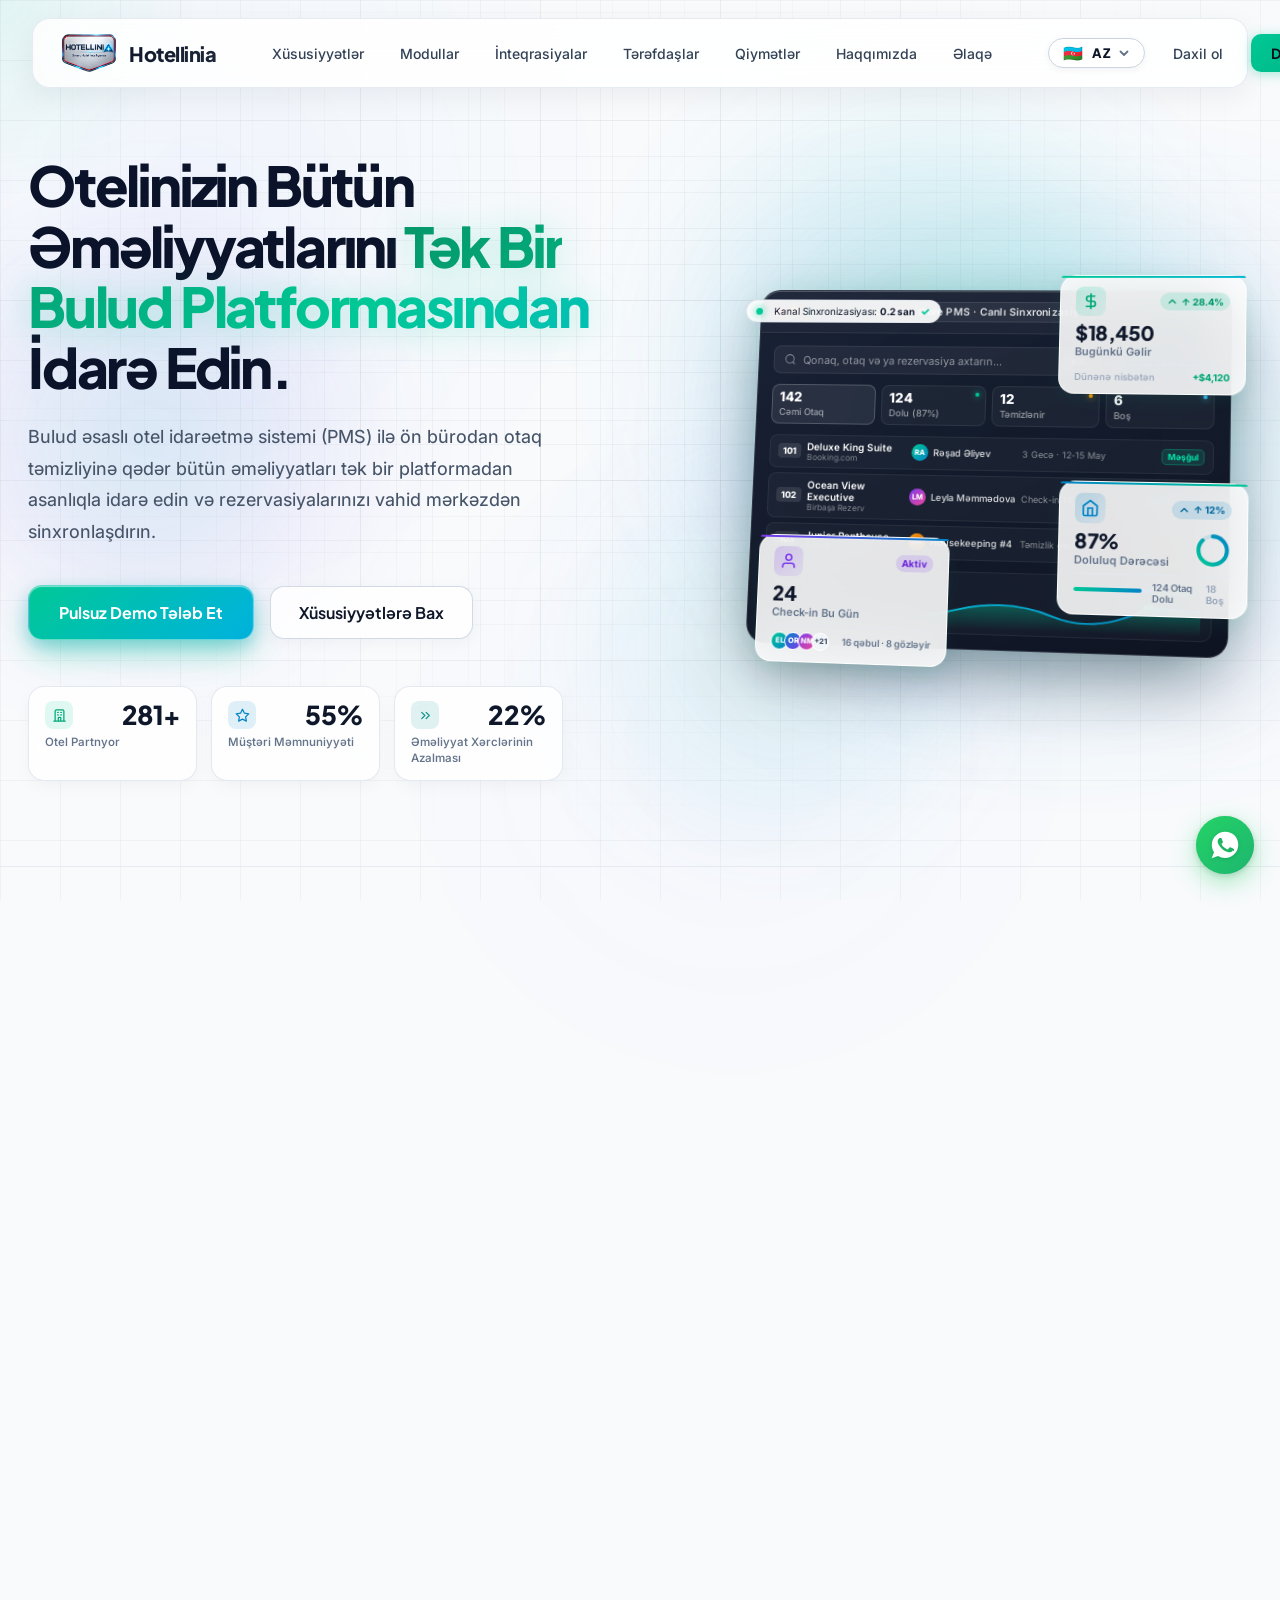
==== commit e791e749: "feat: update navigation, partner links, CTA button and branding assets" ====
--- a/index.html
+++ b/index.html
@@ -174,7 +174,8 @@
       <nav class="nav-links" id="navLinksDesktop">
         <a href="#features" class="nav-link" data-i18n="nav.features">Xüsusiyyətlər</a>
         <a href="#modules" class="nav-link" data-i18n="nav.modules">Modullar</a>
-        <a href="#integrations" class="nav-link" data-i18n="nav.integrations">İnteqrasiyalar</a>
+        <a href="#connect" class="nav-link" data-i18n="nav.integrations">İnteqrasiyalar</a>
+        <a href="#partners" class="nav-link" data-i18n="nav.partners">Tərəfdaşlar</a>
         <a href="pricing.html" class="nav-link" data-i18n="nav.pricing">Qiymətlər</a>
         <a href="about.html" class="nav-link" data-i18n="nav.about">Haqqımızda</a>
         <a href="contact.html" class="nav-link" data-i18n="nav.contact">Əlaqə</a>
@@ -209,7 +210,7 @@
             </button>
           </div>
         </div>
-        <a href="#" onclick="return false" class="nav-login" data-i18n="nav.login" aria-label="Müştəri kabinetinə daxil ol">Daxil ol</a>
+        <a href="https://app.hotellinia.com" target="_blank" rel="noopener noreferrer" class="nav-login" data-i18n="nav.login" aria-label="Müştəri kabinetinə daxil ol">Daxil ol</a>
         <a href="contact.html#contactForm" class="btn btn-glow" id="nav-demo-btn" data-i18n="nav.demo" aria-label="Hotellinia üçün demo tələb edin">Demo Tələb Et</a>
         <button class="hamburger" id="hamburgerBtn" aria-label="Menyu" aria-expanded="false">
           <span></span><span></span><span></span>
@@ -245,13 +246,15 @@
     <nav class="mob-links">
         <a href="#features" class="mob-link" id="mob-link-0" data-i18n="nav.features">Xüsusiyyətlər</a>
         <a href="#modules" class="mob-link" id="mob-link-1" data-i18n="nav.modules">Modullar</a>
-        <a href="#integrations" class="mob-link" id="mob-link-2" data-i18n="nav.integrations">İnteqrasiyalar</a>
+        <a href="#connect" class="mob-link" id="mob-link-2" data-i18n="nav.integrations">İnteqrasiyalar</a>
+        <a href="#partners" class="mob-link" id="mob-link-partners" data-i18n="nav.partners">Tərəfdaşlar</a>
         <a href="pricing.html" class="mob-link" id="mob-link-3" data-i18n="nav.pricing">Qiymətlər</a>
         <a href="about.html" class="mob-link" id="mob-link-4" data-i18n="nav.about">Haqqımızda</a>
         <a href="contact.html" class="mob-link" id="mob-link-5" data-i18n="nav.contact">Əlaqə</a>
     </nav>
     <div class="mob-actions">
       <a href="contact.html#contactForm" class="btn btn-glow btn-block" data-i18n="nav.free_demo" aria-label="Mobil menyudan pulsuz demo sifariş edin">⚡ Pulsuz Demo Tələb Et</a>
+      <a href="https://app.hotellinia.com" target="_blank" rel="noopener noreferrer" class="btn btn-ghost btn-block" style="margin-top:8px;" data-i18n="nav.login">Daxil ol</a>
     </div>
     <div class="mob-footer-note" data-i18n="nav.partner_badge">Azərbaycan · 500+ Otel Partnyor</div>
   </div>
@@ -698,7 +701,7 @@
     <section class="bento-section" id="features">
       <div class="container">
         <div class="section-header">
-          <div class="section-pill" data-i18n="bento.tag">İmkanlar</div>
+          <div class="section-pill" data-i18n="bento.tag">Əsas Xüsusiyyətlər</div>
           <h2 class="section-title" data-i18n="bento.title">Müasir otellər üçün <span class="gradient-text">hər şey bir yerdə</span></h2>
           <p class="section-sub" data-i18n="bento.sub">Ənənəvi, qarışıq proqramları unudun. Hotellinia ilə komandanız dəqiqələr içində işə başlaya bilər.</p>
         </div>
@@ -1092,7 +1095,7 @@
     <!-- ═══════════════════════════════════════════
          HOTELLINIA CONNECT
     ═══════════════════════════════════════════ -->
-    <section class="automation" id="automation">
+    <section class="automation" id="connect">
       <div class="container">
         <div class="section-header">
           <div class="section-pill cyan" data-i18n="connect.tag">Hotellinia Connect</div>
@@ -1313,7 +1316,7 @@
 
         <div class="hotel-partners-grid">
           <!-- Otel 1: Daşlı Qala Hotel (Gəncə) -->
-          <div class="hotel-partner-card">
+          <a href="https://dashligalahotel.az/" target="_blank" rel="noopener noreferrer" class="hotel-partner-card" aria-label="Daşlı Qala Hotel rəsmi vebsaytı">
             <div class="hotel-partner-logo-box">
               <img src="dasli-qala-logo.png" alt="Daşlı Qala Hotel" class="hotel-partner-img">
             </div>
@@ -1327,10 +1330,10 @@
               </div>
               <span class="hotel-partner-type" data-i18n="hotel_partners.h1_type">Otel · Gəncə</span>
             </div>
-          </div>
+          </a>
 
           <!-- Otel 2: National Hotel (Gəncə) -->
-          <div class="hotel-partner-card">
+          <a href="https://nationalhotel.az" target="_blank" rel="noopener noreferrer" class="hotel-partner-card" aria-label="National Hotel rəsmi vebsaytı">
             <div class="hotel-partner-logo-box">
               <img src="national-hotel-logo.png" alt="National Hotel" class="hotel-partner-img">
             </div>
@@ -1344,7 +1347,7 @@
               </div>
               <span class="hotel-partner-type" data-i18n="hotel_partners.h2_type">Otel · Gəncə</span>
             </div>
-          </div>
+          </a>
         </div>
 
         <div class="hotel-partners-cta">
@@ -1364,16 +1367,12 @@
           <h2 class="cta-title" data-i18n="cta.title">Otelinizin İdarəçiliyini <br/><span class="gradient-text">Yeni Səviyyəyə Qaldırın</span></h2>
           <p class="cta-sub" data-i18n="cta.sub">14 günlük pulsuz sınaq müddəti ilə tanış olun. Kredit kartı tələb olunmur, quraşdırma komandamız tərəfindən həyata keçirilir.</p>
 
-          <form class="cta-form" id="ctaForm" onsubmit="handleFormSubmit(event)">
-            <div class="cta-input-wrap">
-              <svg class="cta-input-icon" width="18" height="18" viewBox="0 0 24 24" fill="none"><path d="M4 4h16c1.1 0 2 .9 2 2v12c0 1.1-.9 2-2 2H4c-1.1 0-2-.9-2-2V6c0-1.1.9-2 2-2z" stroke="currentColor" stroke-width="2"/><path d="M22 6l-10 7L2 6" stroke="currentColor" stroke-width="2"/></svg>
-              <input type="email" id="ctaEmail" class="cta-input" placeholder="E-poçt ünvanınız" data-i18n-placeholder="cta.placeholder" required />
-            </div>
-            <button type="submit" class="btn btn-primary btn-xl btn-cta" id="cta-submit-btn" aria-label="14 günlük pulsuz sınaq üçün demo tələb et" onclick="window.location='contact.html#contactForm'" data-i18n="cta.btn">
+          <div class="cta-actions-wrap" style="display:flex; justify-content:center; margin-bottom:28px;">
+            <a href="contact.html#contactForm" class="btn btn-primary btn-xl btn-cta" id="cta-submit-btn" aria-label="Demo tələb edin" data-i18n="cta.btn">
               Demo Tələb Et
               <svg width="18" height="18" viewBox="0 0 24 24" fill="none"><path d="M5 12h14M12 5l7 7-7 7" stroke="currentColor" stroke-width="2" stroke-linecap="round"/></svg>
-            </button>
-          </form>
+            </a>
+          </div>
           <div class="cta-success" id="ctaSuccess" style="display:none" data-i18n="cta.success">
             <svg width="24" height="24" viewBox="0 0 24 24" fill="none"><circle cx="12" cy="12" r="10" fill="#00C896" opacity="0.15"/><path d="M8 12l3 3 5-5" stroke="#00C896" stroke-width="2.5" stroke-linecap="round" stroke-linejoin="round"/></svg>
             Müraciətiniz qeydə alındı! Tezliklə sizinlə əlaqə saxlayacağıq.
@@ -1417,7 +1416,8 @@
           <a href="index.html" class="footer-nav-link" data-i18n="nav.home">Ana səhifə</a>
           <a href="#features" class="footer-nav-link" data-i18n="nav.features">Xüsusiyyətlər</a>
           <a href="#modules" class="footer-nav-link" data-i18n="nav.modules">Modullar</a>
-          <a href="#integrations" class="footer-nav-link" data-i18n="nav.integrations">İnteqrasiyalar</a>
+          <a href="#connect" class="footer-nav-link" data-i18n="nav.integrations">İnteqrasiyalar</a>
+          <a href="#partners" class="footer-nav-link" data-i18n="nav.partners">Tərəfdaşlar</a>
           <a href="pricing.html" class="footer-nav-link" data-i18n="nav.pricing">Qiymətlər</a>
           <a href="about.html" class="footer-nav-link" data-i18n="nav.about">Haqqımızda</a>
           <a href="contact.html" class="footer-nav-link" data-i18n="nav.contact">Əlaqə</a>
--- a/style.css
+++ b/style.css
@@ -4250,12 +4250,19 @@
   box-shadow: 0 4px 18px rgba(15, 23, 42, 0.03);
   position: relative;
   overflow: hidden;
+  text-decoration: none;
+  color: inherit;
+  cursor: pointer;
 }
 
 .hotel-partner-card:hover {
   border-color: rgba(0, 200, 150, 0.35);
   transform: translateY(-3px);
   box-shadow: 0 12px 28px rgba(15, 23, 42, 0.07), 0 0 20px rgba(0, 200, 150, 0.06);
+}
+
+.hotel-partner-card:hover .hotel-partner-name {
+  color: var(--green);
 }
 
 .hotel-partner-logo-box {
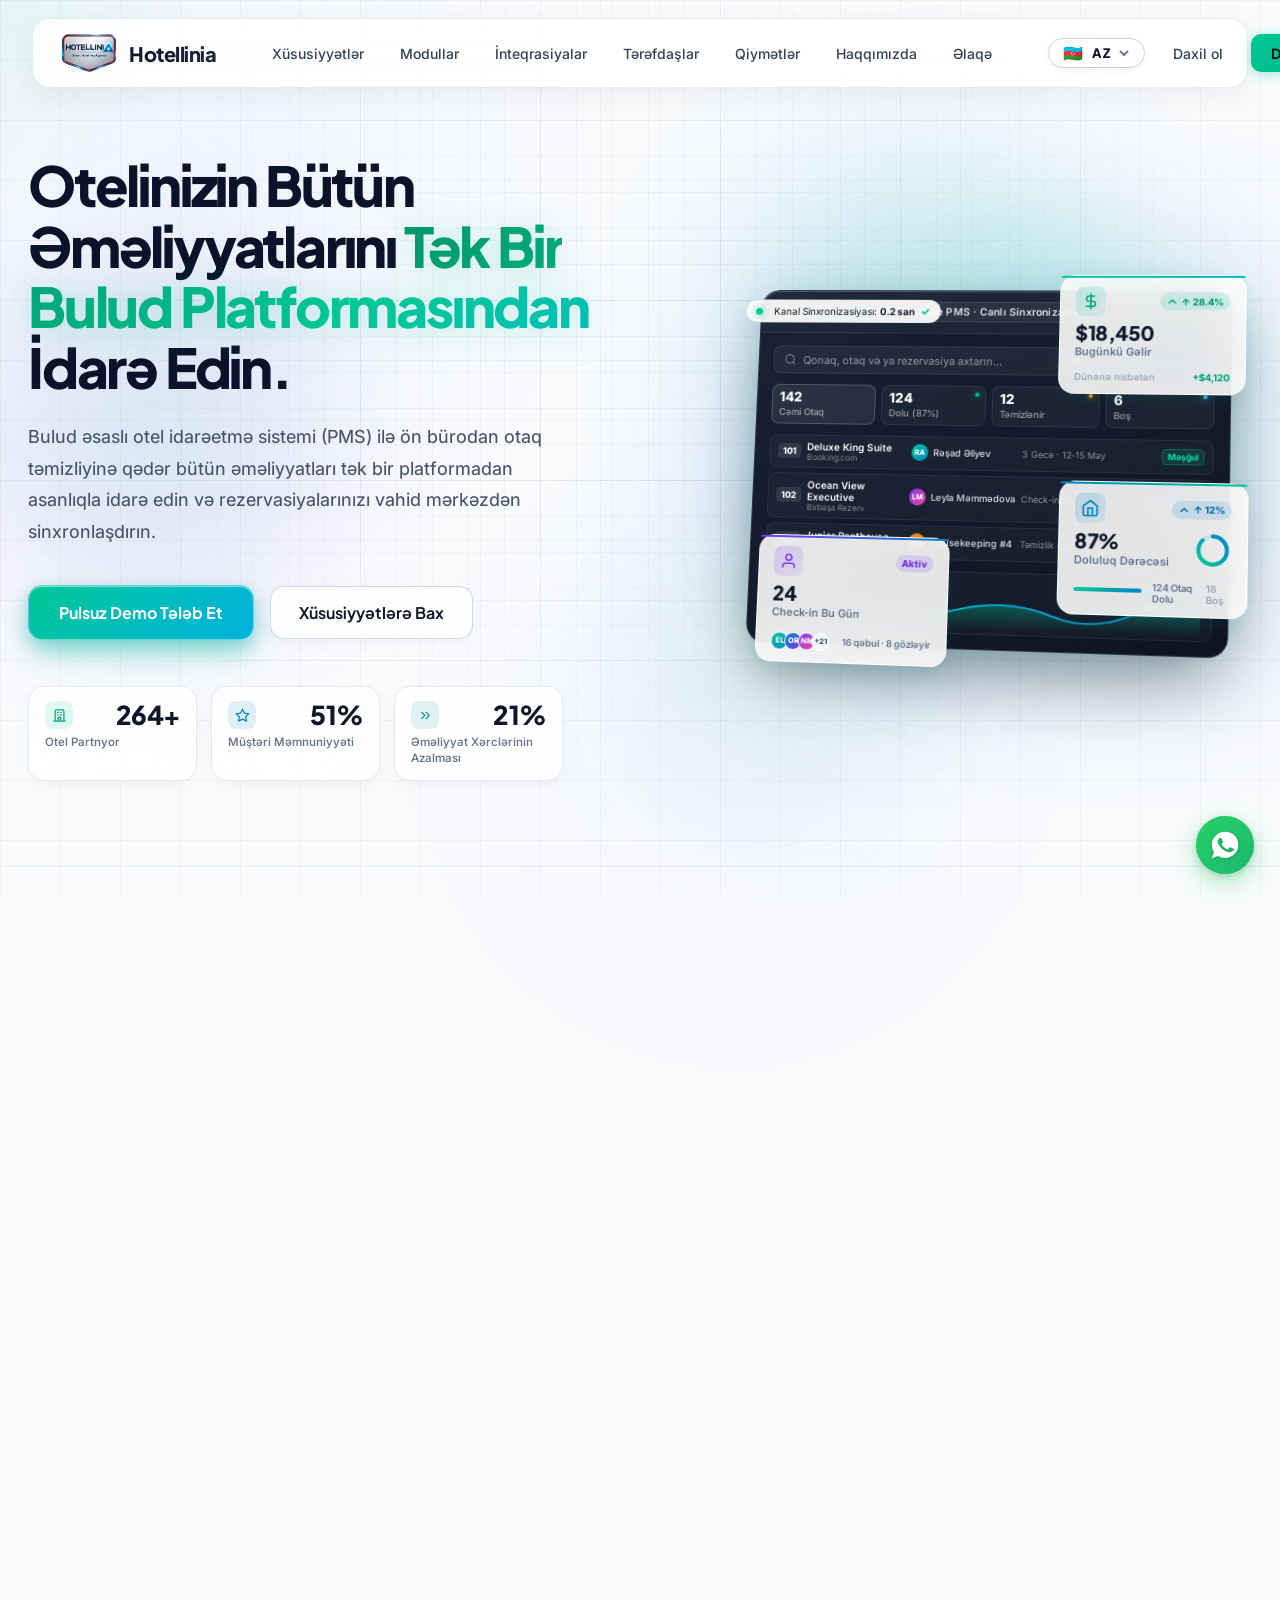
==== commit b53b732b: "build: add .nojekyll and bump asset cache-bust versions" ====
--- a/index.html
+++ b/index.html
@@ -46,7 +46,7 @@
   <link rel="preconnect" href="https://fonts.googleapis.com" />
   <link rel="preconnect" href="https://fonts.gstatic.com" crossorigin />
   <link href="https://fonts.googleapis.com/css2?family=Plus+Jakarta+Sans:wght@300;400;500;600;700;800&family=Inter:wght@300;400;500;600;700&display=swap" rel="stylesheet" />
-  <link rel="stylesheet" href="style.css?v=6" />
+  <link rel="stylesheet" href="style.css?v=7" />
   <link rel="icon" type="image/png" href="hotellinia-logo.png" />
   <link rel="apple-touch-icon" sizes="180x180" href="hotellinia-logo.png" />
 
@@ -1450,7 +1450,7 @@
     </div>
   </footer>
 
-  <script src="translations.js?v=5"></script>
+  <script src="translations.js?v=6"></script>
   <script src="app.js?v=4"></script>
 </body>
 </html>
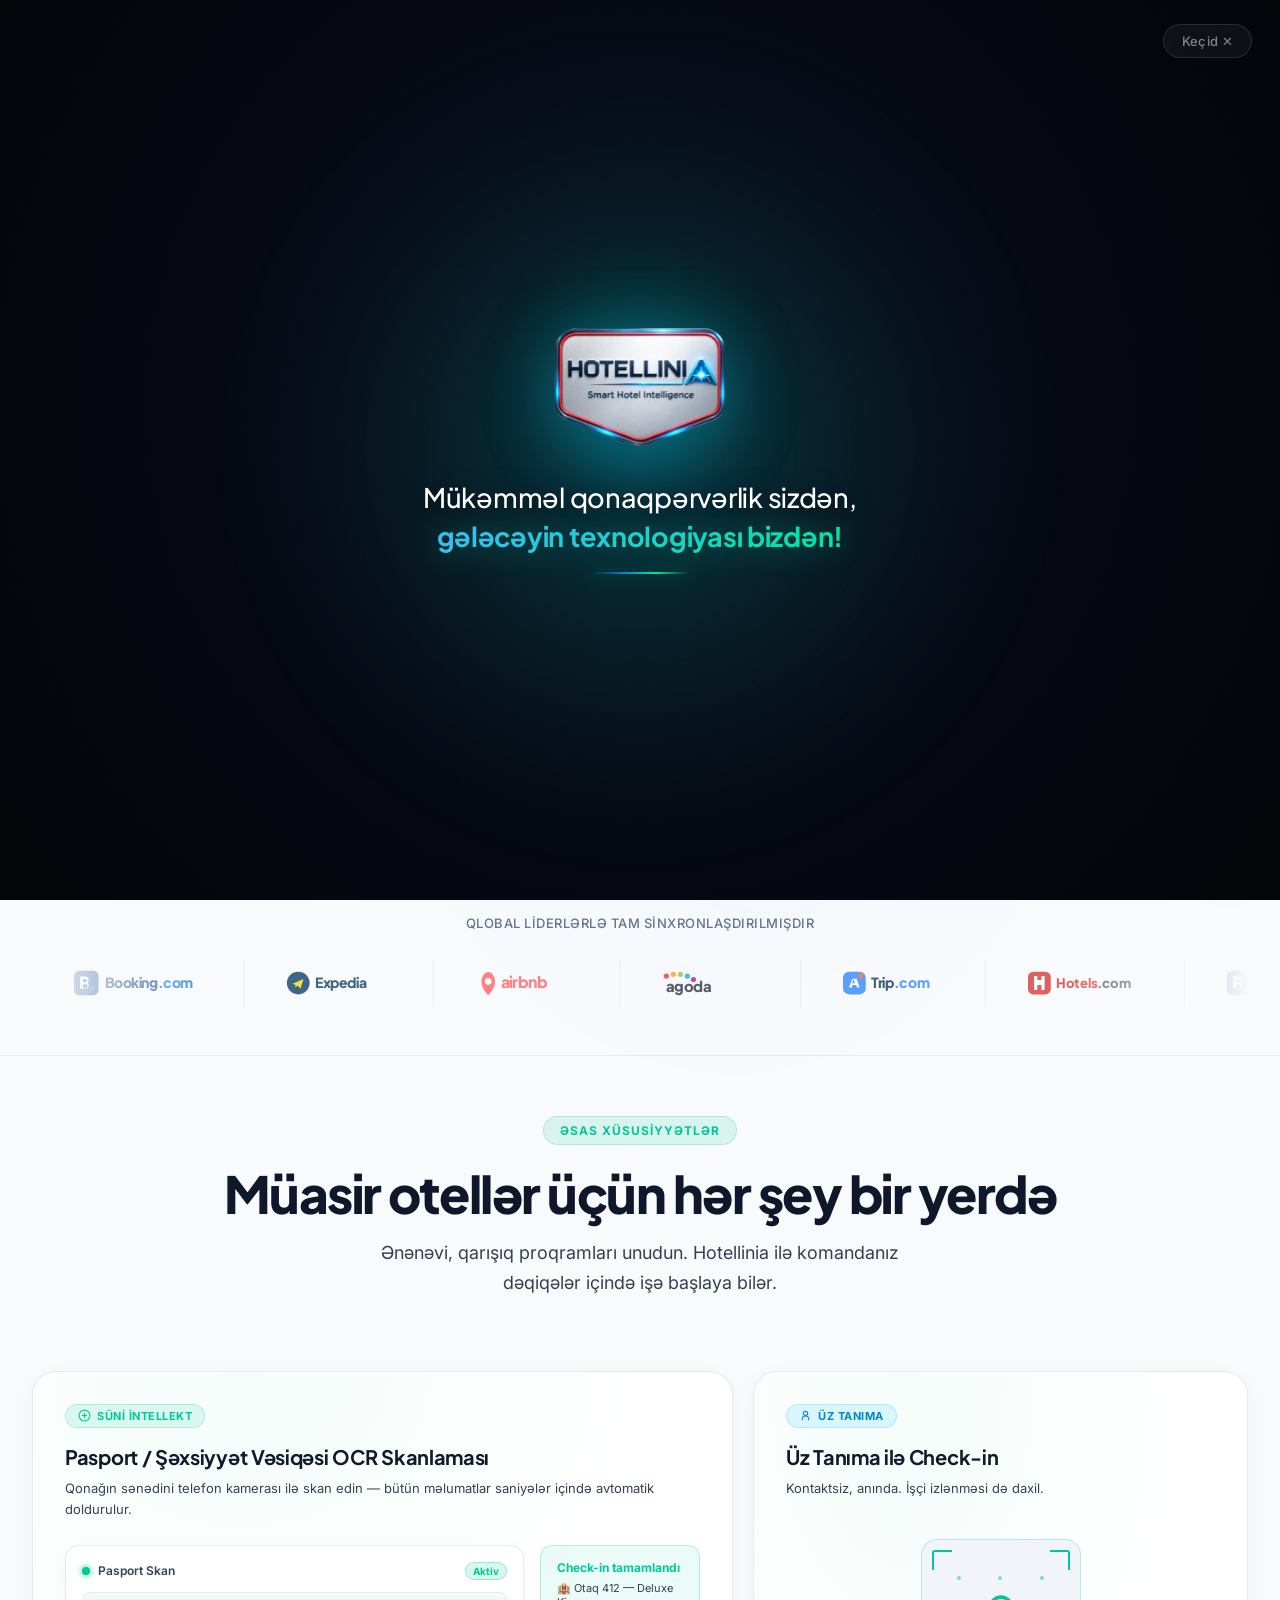
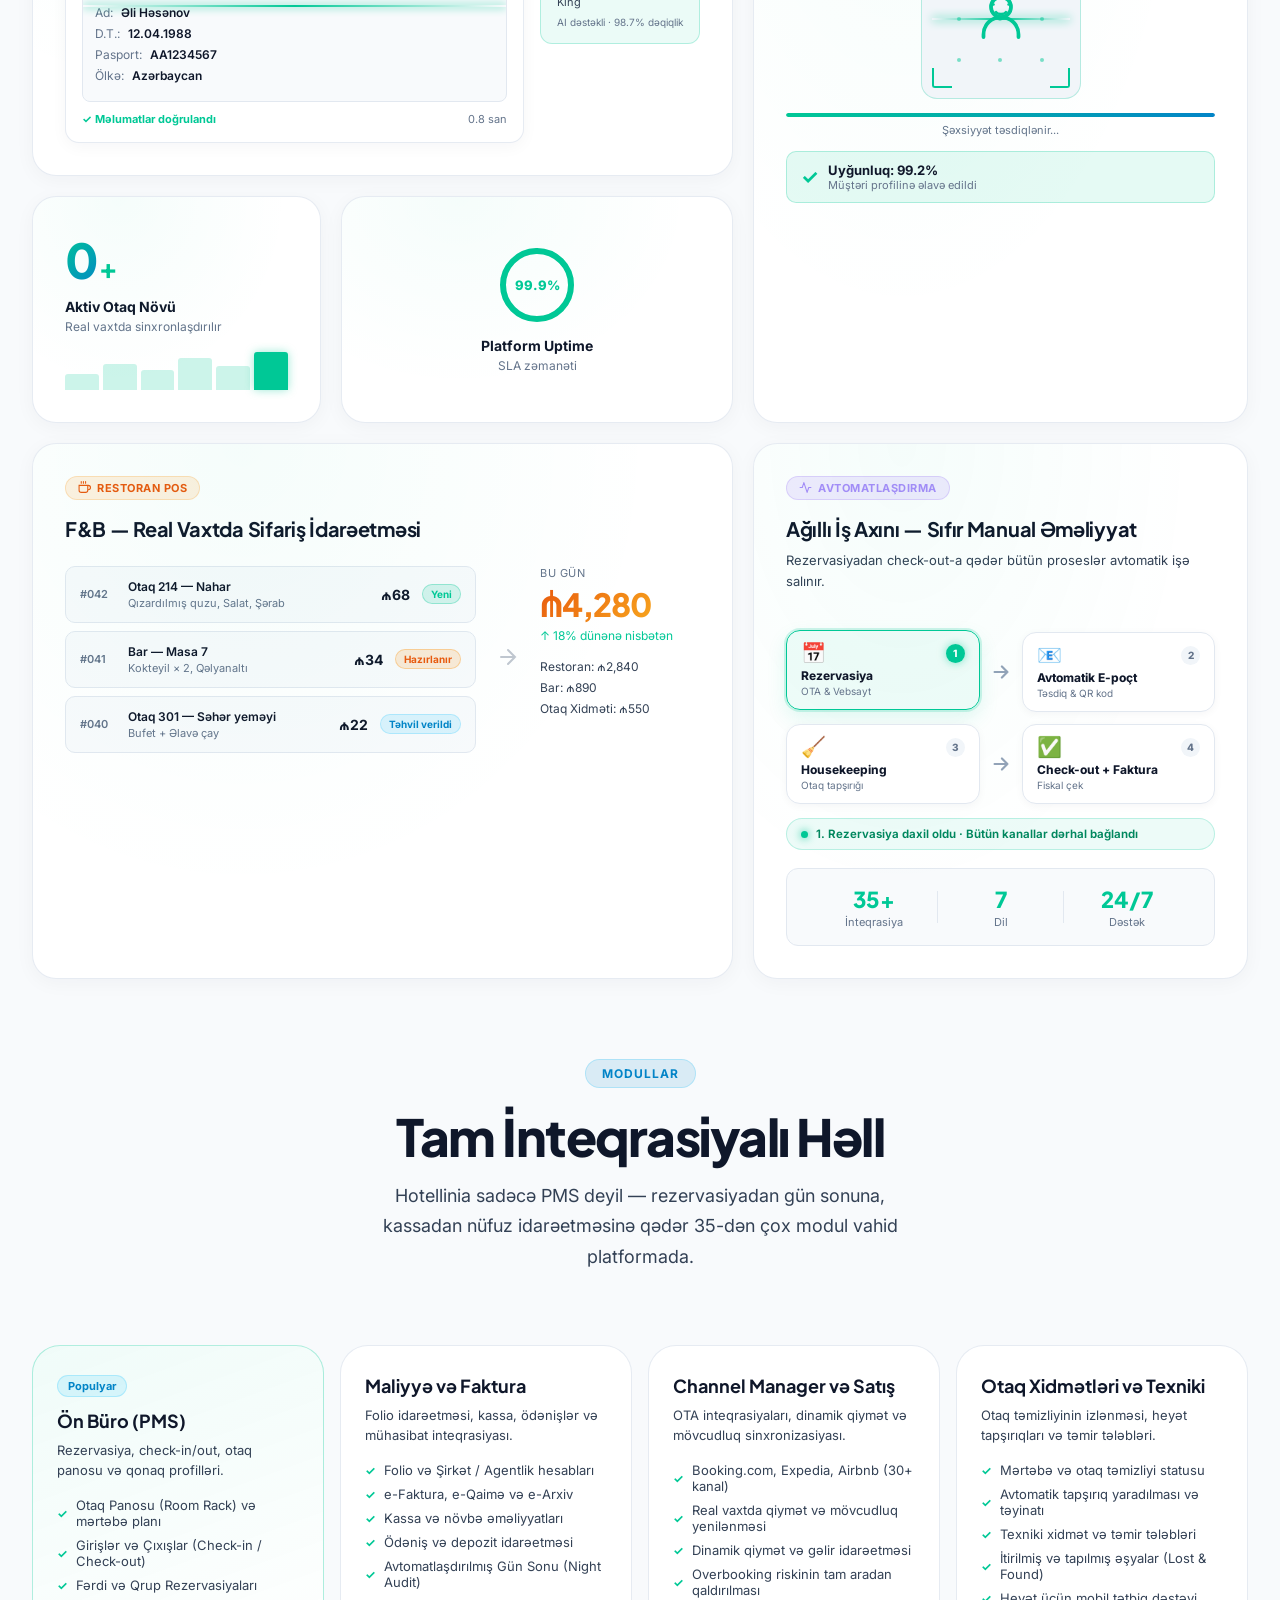
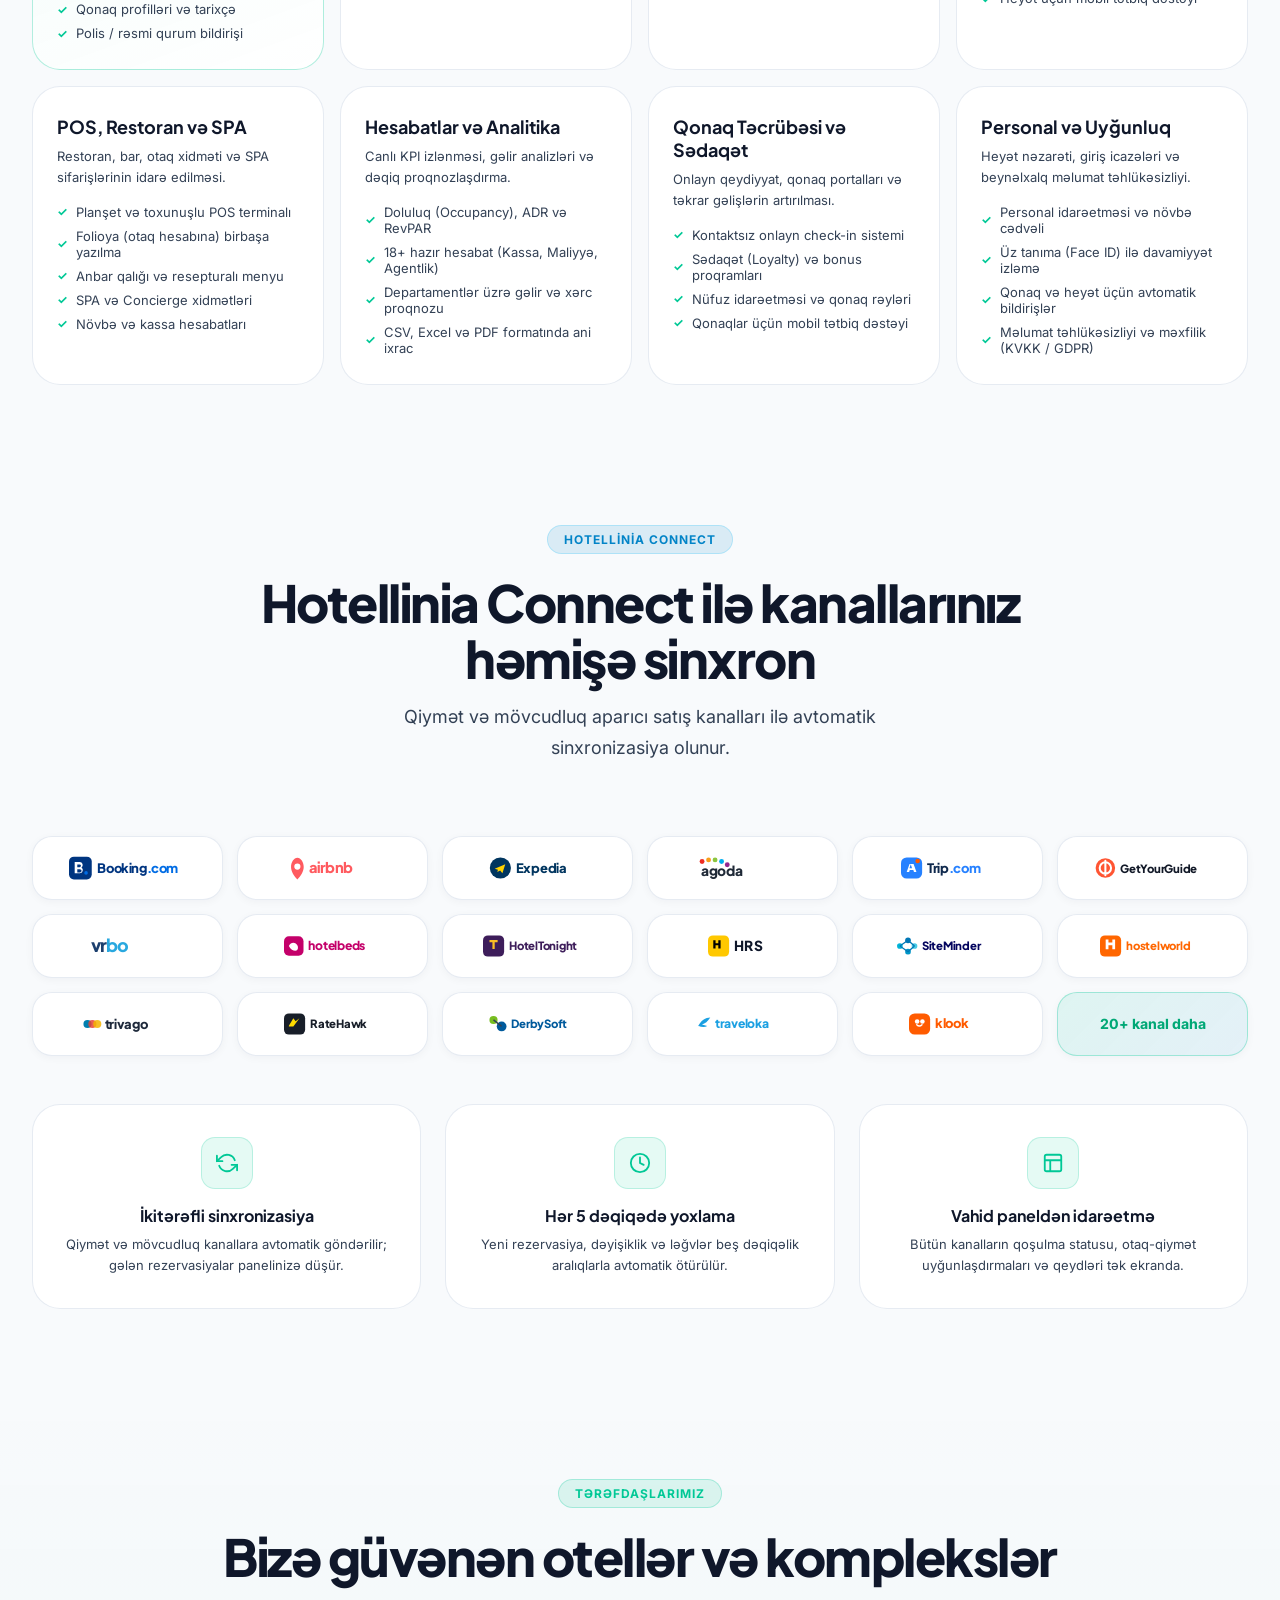
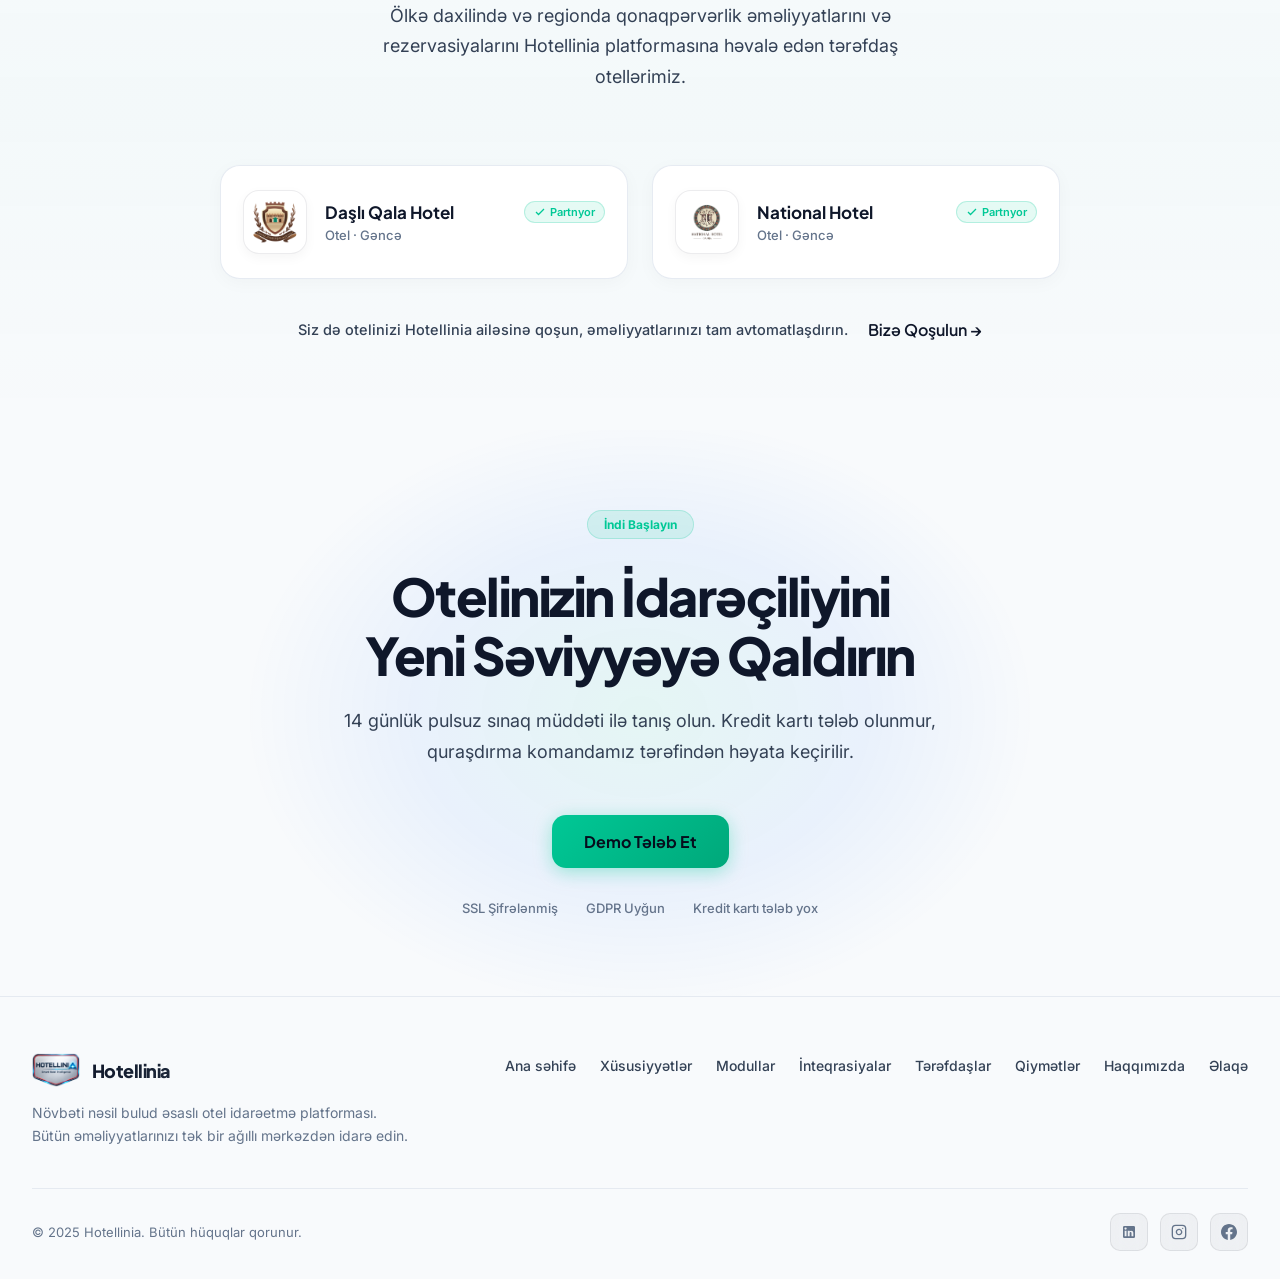
==== commit ba4f2176: "style: optimize navbar proportions, spacing and responsive breakpoints" ====
--- a/index.html
+++ b/index.html
@@ -46,7 +46,7 @@
   <link rel="preconnect" href="https://fonts.googleapis.com" />
   <link rel="preconnect" href="https://fonts.gstatic.com" crossorigin />
   <link href="https://fonts.googleapis.com/css2?family=Plus+Jakarta+Sans:wght@300;400;500;600;700;800&family=Inter:wght@300;400;500;600;700&display=swap" rel="stylesheet" />
-  <link rel="stylesheet" href="style.css?v=7" />
+  <link rel="stylesheet" href="style.css?v=8" />
   <link rel="icon" type="image/png" href="hotellinia-logo.png" />
   <link rel="apple-touch-icon" sizes="180x180" href="hotellinia-logo.png" />
 
@@ -1451,6 +1451,6 @@
   </footer>
 
   <script src="translations.js?v=6"></script>
-  <script src="app.js?v=4"></script>
+  <script src="app.js?v=5"></script>
 </body>
 </html>
--- a/style.css
+++ b/style.css
@@ -510,10 +510,10 @@
 .nav-inner {
   max-width: var(--container-max);
   margin: 0 auto;
-  padding: 14px 28px;
-  display: flex;
-  align-items: center;
-  gap: 40px;
+  padding: 10px 22px;
+  display: flex;
+  align-items: center;
+  gap: 20px;
   background: rgba(255, 255, 255, 0.85);
   border: 1px solid var(--border-glass);
   border-radius: 18px;
@@ -564,33 +564,42 @@
 .nav-links {
   display: flex;
   align-items: center;
-  gap: 4px;
+  gap: 2px;
   flex: 1;
   justify-content: center;
 }
 .mobile-close-btn { display: none; }
 
 .nav-link {
-  font-size: 14px;
+  font-size: 13.5px;
   font-weight: 500;
   color: var(--text-secondary);
-  padding: 9px 16px;
-  border-radius: 9px;
+  padding: 7px 11px;
+  border-radius: 8px;
   transition: all 0.2s;
+  white-space: nowrap;
 }
 .nav-link:hover { color: var(--text-primary); background: rgba(15, 23, 42, 0.05); }
 
-.nav-actions { display: flex; align-items: center; gap: 12px; flex-shrink: 0; }
+.nav-actions { display: flex; align-items: center; gap: 8px; flex-shrink: 0; }
 
 .nav-login {
-  font-size: 14px;
+  font-size: 13.5px;
   font-weight: 500;
   color: var(--text-secondary);
-  padding: 9px 16px;
+  padding: 7px 12px;
+  border-radius: 8px;
+  transition: all 0.2s;
+  white-space: nowrap;
+}
+.nav-login:hover { color: var(--text-primary); background: rgba(15, 23, 42, 0.05); }
+
+#nav-demo-btn {
+  font-size: 13px;
+  padding: 8px 16px;
   border-radius: 9px;
-  transition: all 0.2s;
-}
-.nav-login:hover { color: var(--text-primary); background: rgba(15, 23, 42, 0.05); }
+  white-space: nowrap;
+}
 
 .nav-hamburger {
   display: none;
@@ -3683,8 +3692,8 @@
 /* Each nav link */
 .mob-link {
   display: block;
-  padding: 15px 24px;
-  font-size: 1.1rem;
+  padding: 11px 20px;
+  font-size: 1.02rem;
   font-weight: 600;
   color: #1E293B;
   text-align: center;
@@ -3699,17 +3708,19 @@
 
 /* CTA inside menu */
 .mob-actions {
-  margin-top: 28px;
+  margin-top: 18px;
   width: 100%;
   max-width: 280px;
+  display: flex;
+  flex-direction: column;
+  gap: 8px;
   text-align: center;
 }
 .btn-block { display: block; width: 100%; text-align: center; }
 
 /* Footer note */
 .mob-footer-note {
-  position: absolute;
-  bottom: 32px;
+  margin-top: 14px;
   font-size: 11px;
   color: #64748B;
   letter-spacing: 0.4px;
@@ -3718,8 +3729,49 @@
 /* ══════════════════════════════════════════════════════════════
    TABLET 1024px
 ══════════════════════════════════════════════════════════════ */
+@media (max-width: 1280px) {
+  .nav-inner { gap: 12px; padding: 8px 16px; }
+  .nav-link { font-size: 12.5px; padding: 6px 8px; }
+  .nav-login { font-size: 12.5px; padding: 6px 9px; }
+  .logo-text { font-size: 18px; }
+  .logo-img { height: 34px; }
+  #nav-demo-btn { font-size: 12px; padding: 7px 13px; }
+}
+
+@media (max-width: 1080px) {
+  /* Prevent scroll when menu is open */
+  body.menu-open { overflow: hidden; }
+
+  /* ─ Navbar ─ */
+  .nav-links { display: none !important; }
+  .nav-login { display: none; }
+  .hamburger { display: flex; }
+
+  /* ─ Mobile menu ─ */
+  .mobile-menu {
+    display: none !important;
+    position: fixed !important;
+    top: 0 !important;
+    left: 0 !important;
+    right: 0 !important;
+    bottom: 0 !important;
+    width: 100vw !important;
+    height: 100vh !important;
+    min-height: 100vh !important;
+    background: rgba(255, 255, 255, 0.98) !important;
+    backdrop-filter: blur(20px) !important;
+    -webkit-backdrop-filter: blur(20px) !important;
+    z-index: 99999 !important;
+    flex-direction: column !important;
+    align-items: center !important;
+    justify-content: center !important;
+  }
+  .mobile-menu.is-open {
+    display: flex !important;
+  }
+}
+
 @media (max-width: 1024px) {
-  .nav-inner { gap: 16px; padding: 12px 20px; }
   .hero-title { font-size: clamp(2rem, 4vw, 3rem); }
   .hero-visual { max-width: 400px; }
   .bento-grid  { grid-template-columns: repeat(6, 1fr) !important; }
@@ -3735,9 +3787,6 @@
 ══════════════════════════════════════════════════════════════ */
 @media (max-width: 768px) {
   :root { --section-py: 52px; }
-
-  /* Prevent scroll when menu is open */
-  body.menu-open { overflow: hidden; }
 
   /* ─ Navbar ─ */
   .navbar { top: 10px; left: 10px; right: 10px; width: auto; }
@@ -4007,16 +4056,16 @@
 .lang-dropdown-btn {
   display: inline-flex;
   align-items: center;
-  gap: 8px;
+  gap: 6px;
   background: #FFFFFF;
   border: 1px solid #CBD5E1;
   border-radius: 100px;
-  padding: 6px 14px;
+  padding: 5px 11px;
   color: #0F172A;
   font-family: var(--font-display, inherit);
-  font-size: 13px;
+  font-size: 12.5px;
   font-weight: 700;
-  letter-spacing: 0.5px;
+  letter-spacing: 0.4px;
   cursor: pointer;
   box-shadow: 0 2px 8px rgba(15, 23, 42, 0.05);
   transition: all 0.25s cubic-bezier(0.16, 1, 0.3, 1);
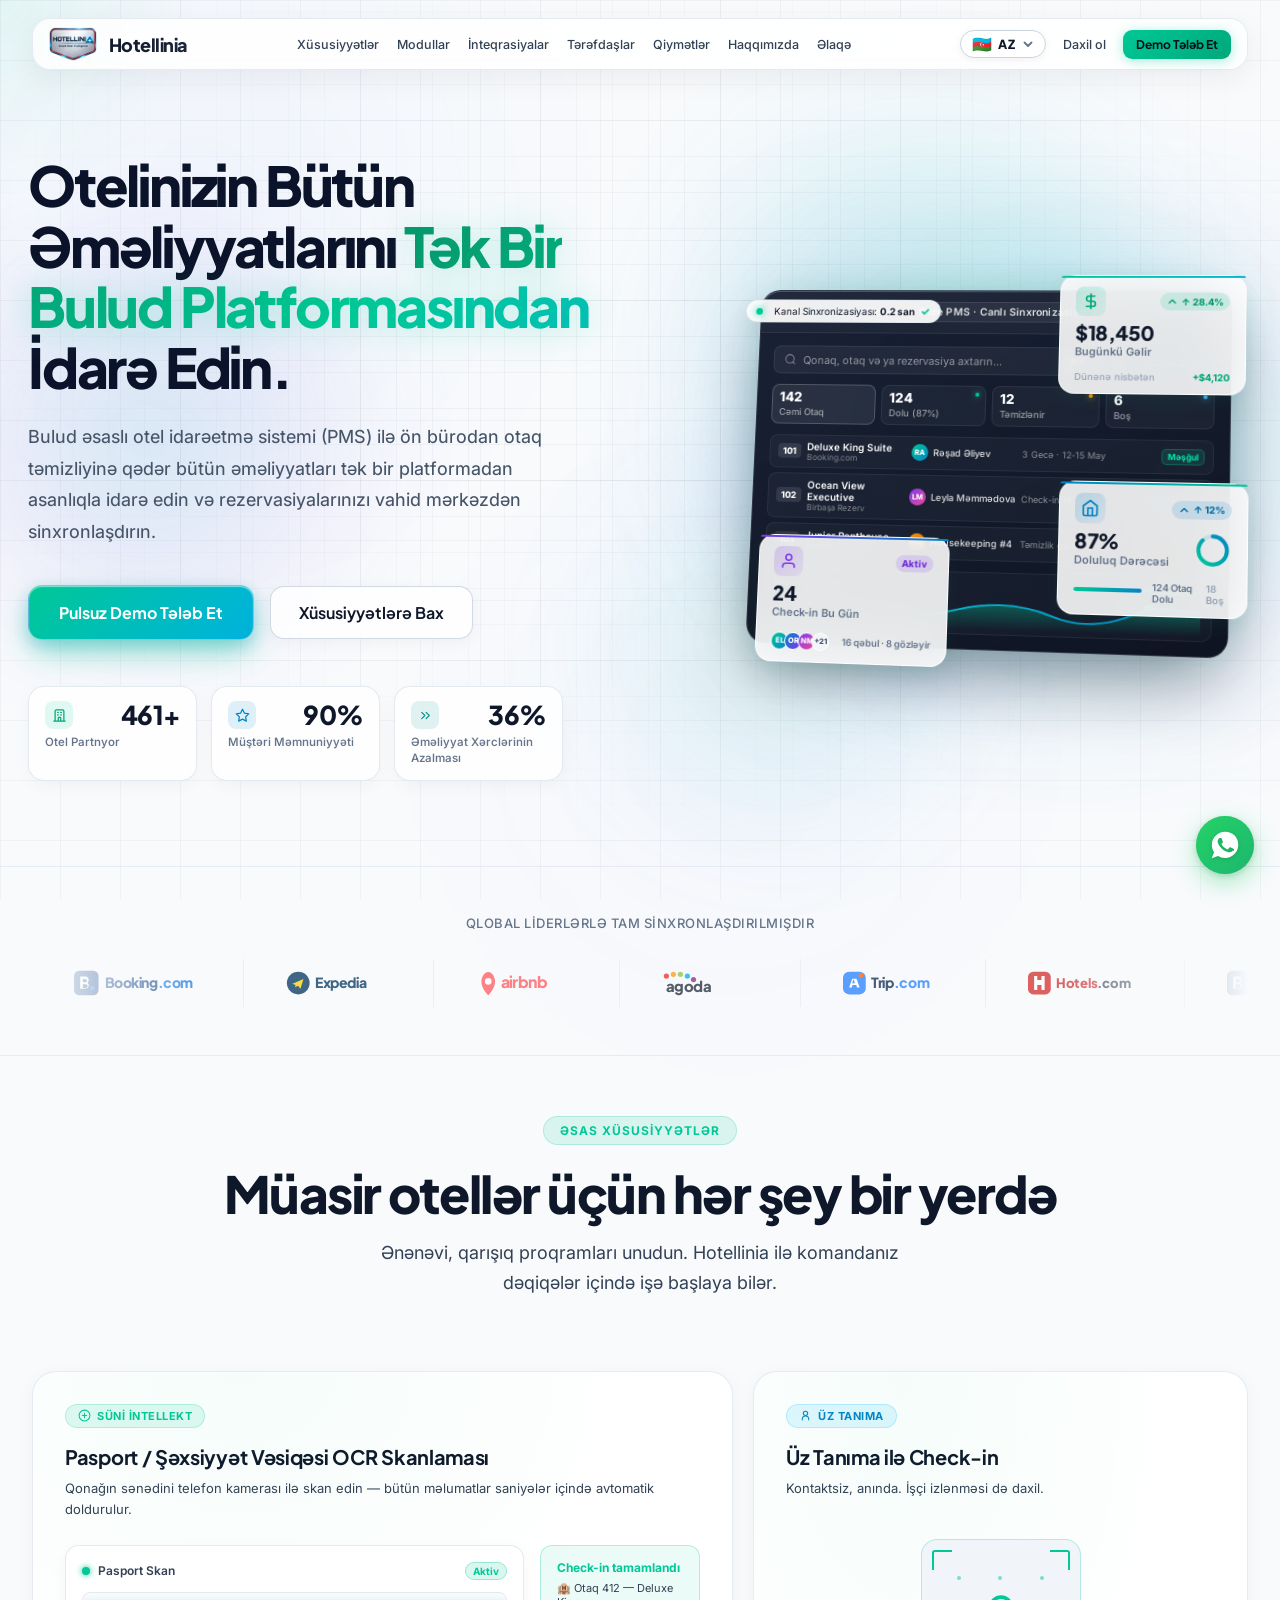
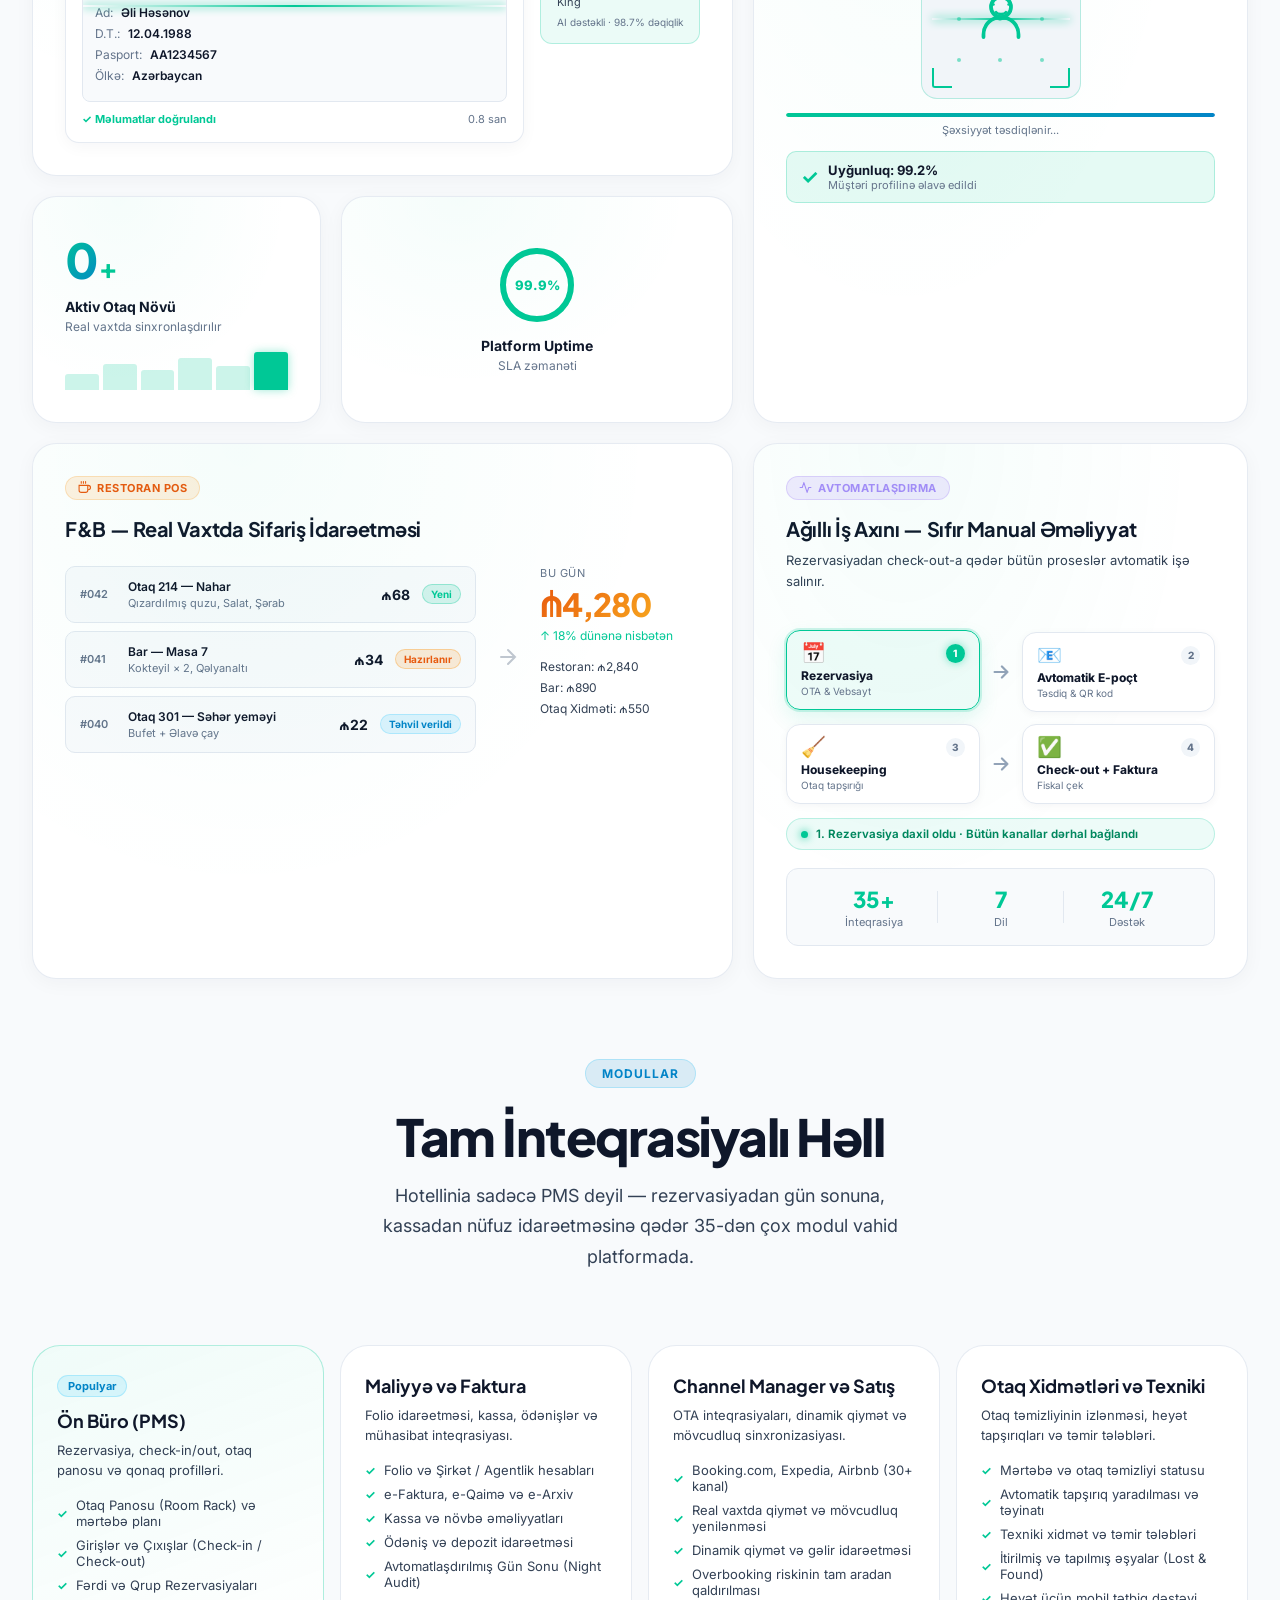
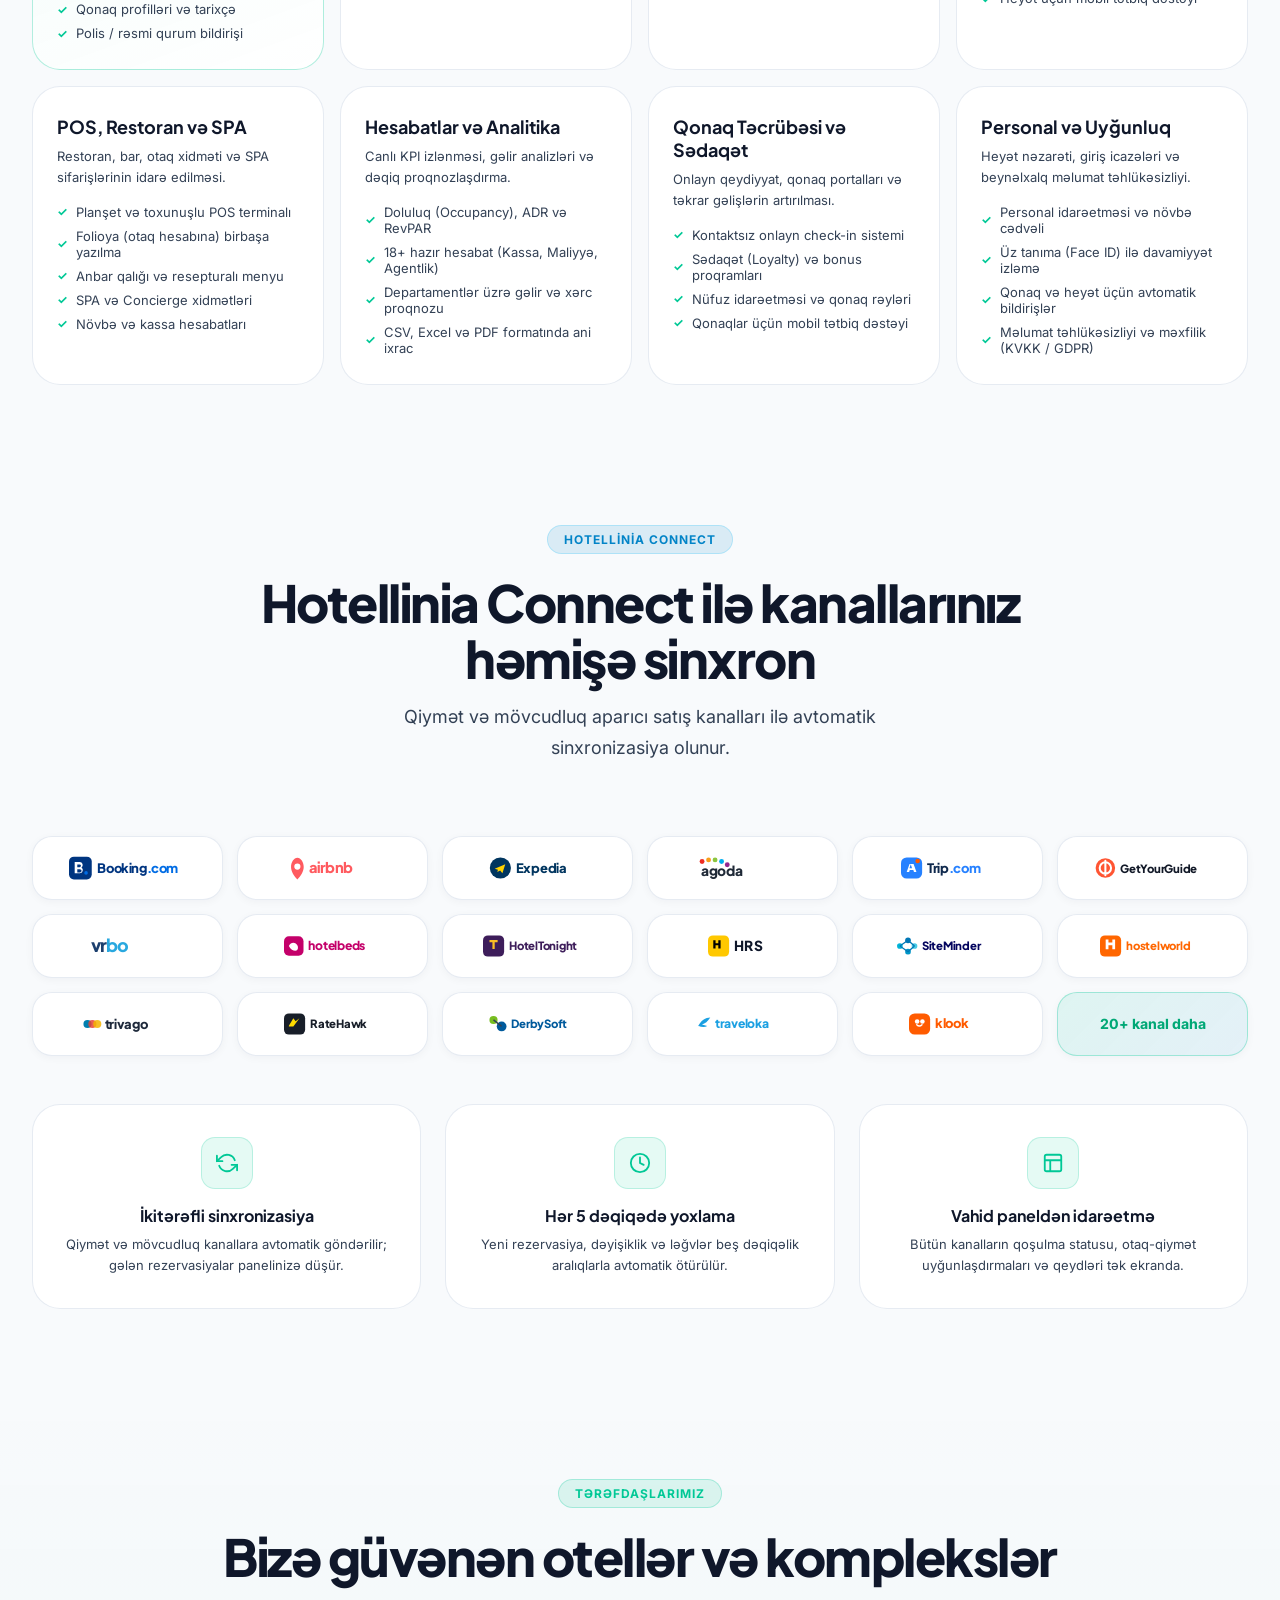
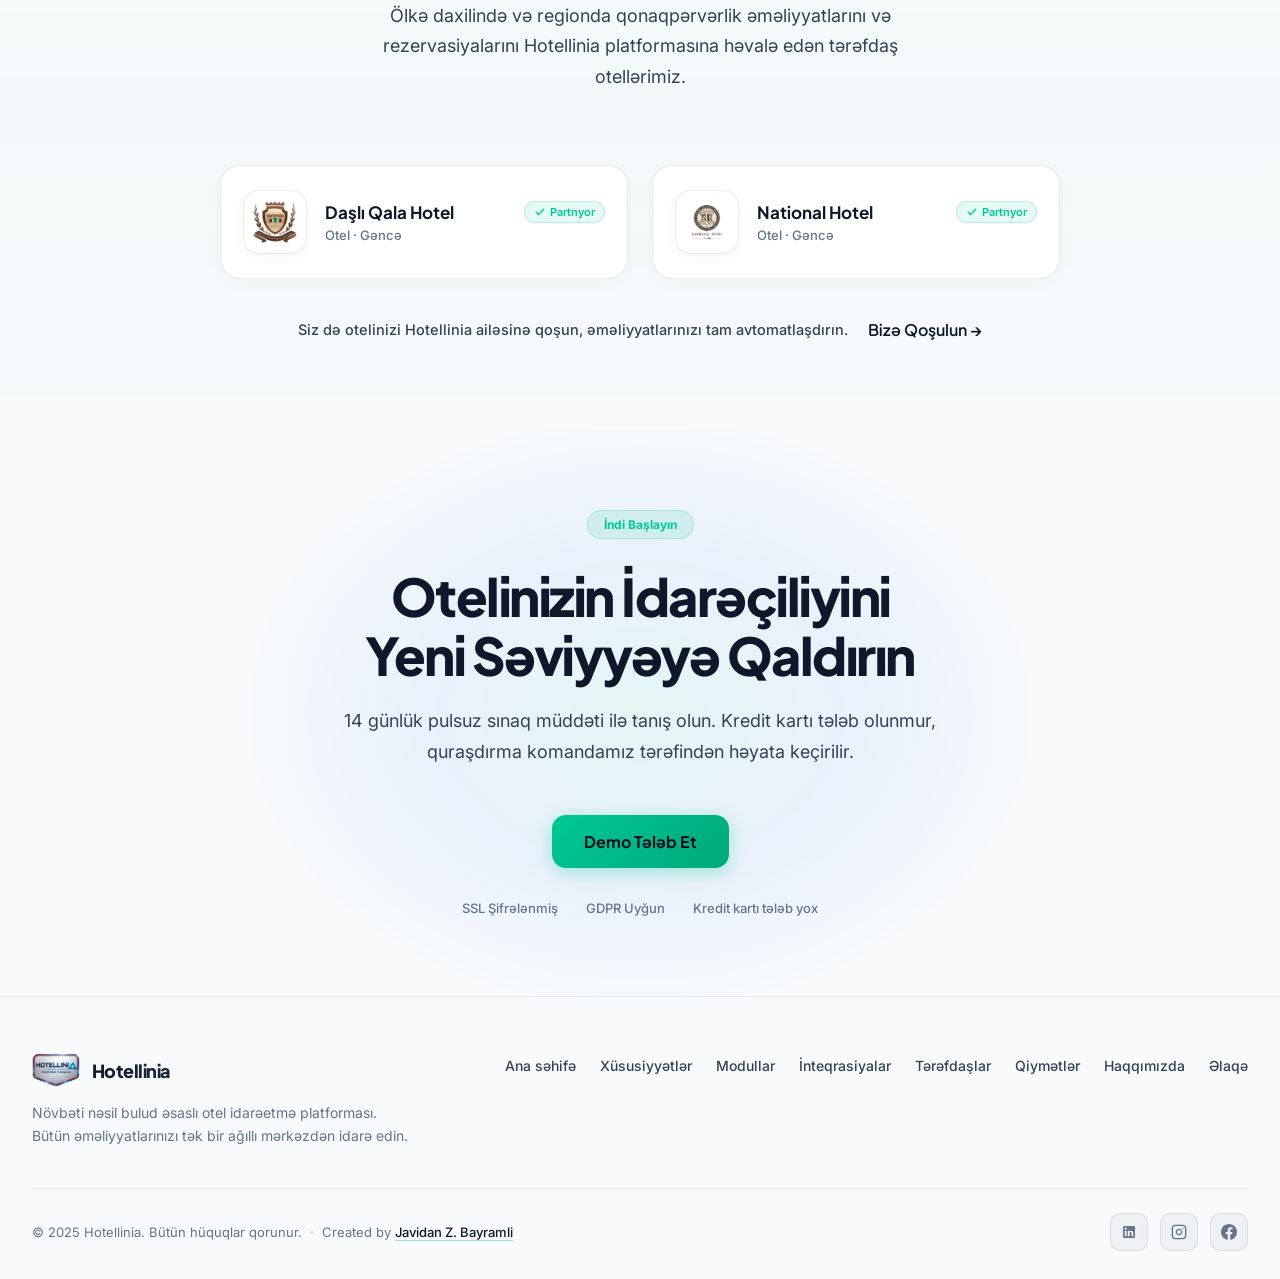
==== commit ff88f07c: "feat: add creator attribution with LinkedIn link to footer across all pages" ====
--- a/index.html
+++ b/index.html
@@ -1425,7 +1425,11 @@
       </div>
 
       <div class="footer-bottom-clean">
-        <p class="footer-copy" data-i18n="footer.copy">© 2025 Hotellinia. Bütün hüquqlar qorunur.</p>
+        <div class="footer-copy-group">
+          <p class="footer-copy" data-i18n="footer.copy">© 2025 Hotellinia. Bütün hüquqlar qorunur.</p>
+          <span class="footer-copy-divider">·</span>
+          <p class="footer-creator">Created by <a href="https://www.linkedin.com/in/bayramlijavidan" target="_blank" rel="noopener noreferrer" class="footer-author-link">Javidan Z. Bayramli</a></p>
+        </div>
 
         <div class="footer-socials" aria-label="Sosial şəbəkələr">
           <a href="https://www.linkedin.com/company/hotellinia-az" class="footer-social-btn footer-social-btn--linkedin" aria-label="LinkedIn" target="_blank" rel="noopener noreferrer">
--- a/style.css
+++ b/style.css
@@ -2570,6 +2570,34 @@
 }
 
 .footer-copy { font-size: 13px; color: var(--text-muted); }
+.footer-copy-group {
+  display: flex;
+  align-items: center;
+  flex-wrap: wrap;
+  gap: 8px;
+}
+.footer-copy-divider {
+  color: var(--text-muted);
+  font-size: 13px;
+  opacity: 0.6;
+  user-select: none;
+}
+.footer-creator {
+  font-size: 13px;
+  color: var(--text-muted);
+}
+.footer-author-link {
+  color: var(--text-primary);
+  text-decoration: underline;
+  text-decoration-color: rgba(0, 200, 150, 0.4);
+  text-underline-offset: 3px;
+  font-weight: 500;
+  transition: color 0.2s ease, text-decoration-color 0.2s ease;
+}
+.footer-author-link:hover {
+  color: var(--green);
+  text-decoration-color: var(--green);
+}
 
 .footer-legal { display: flex; gap: 24px; }
 .footer-legal-link {
